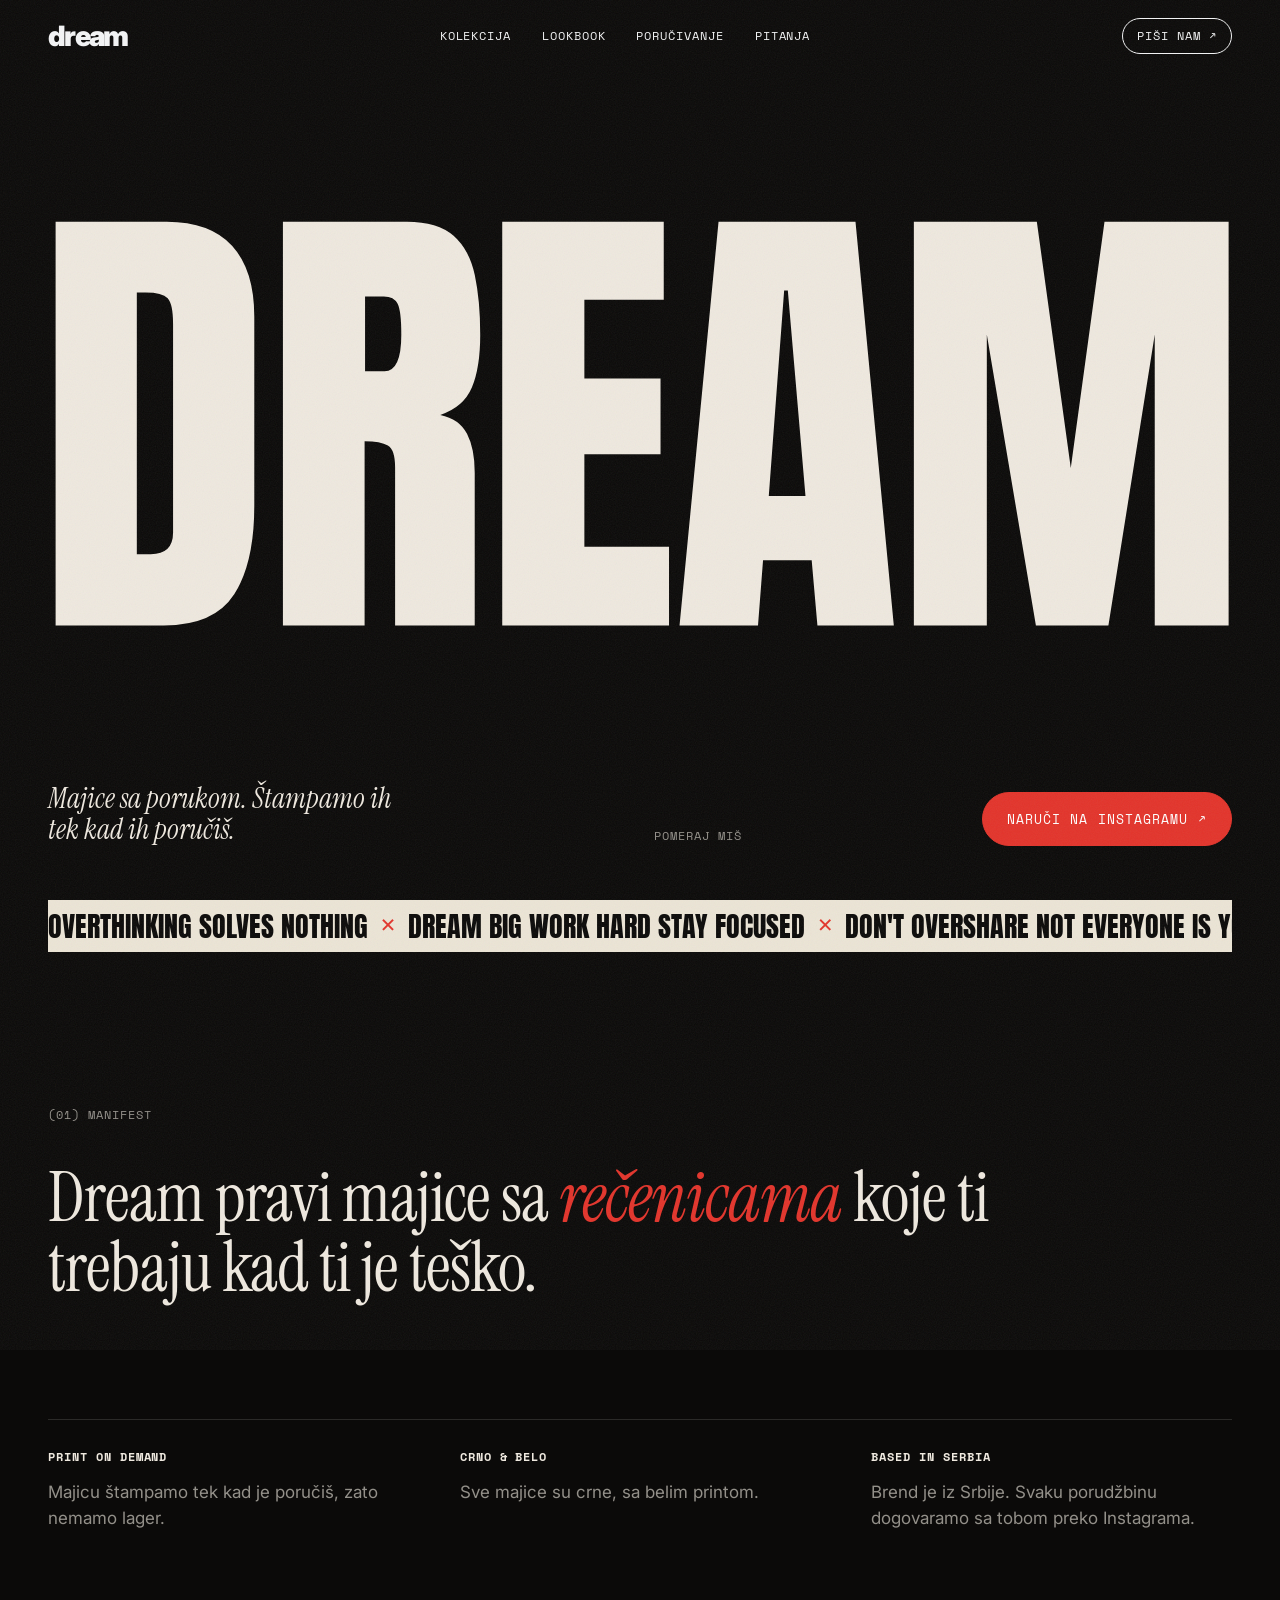
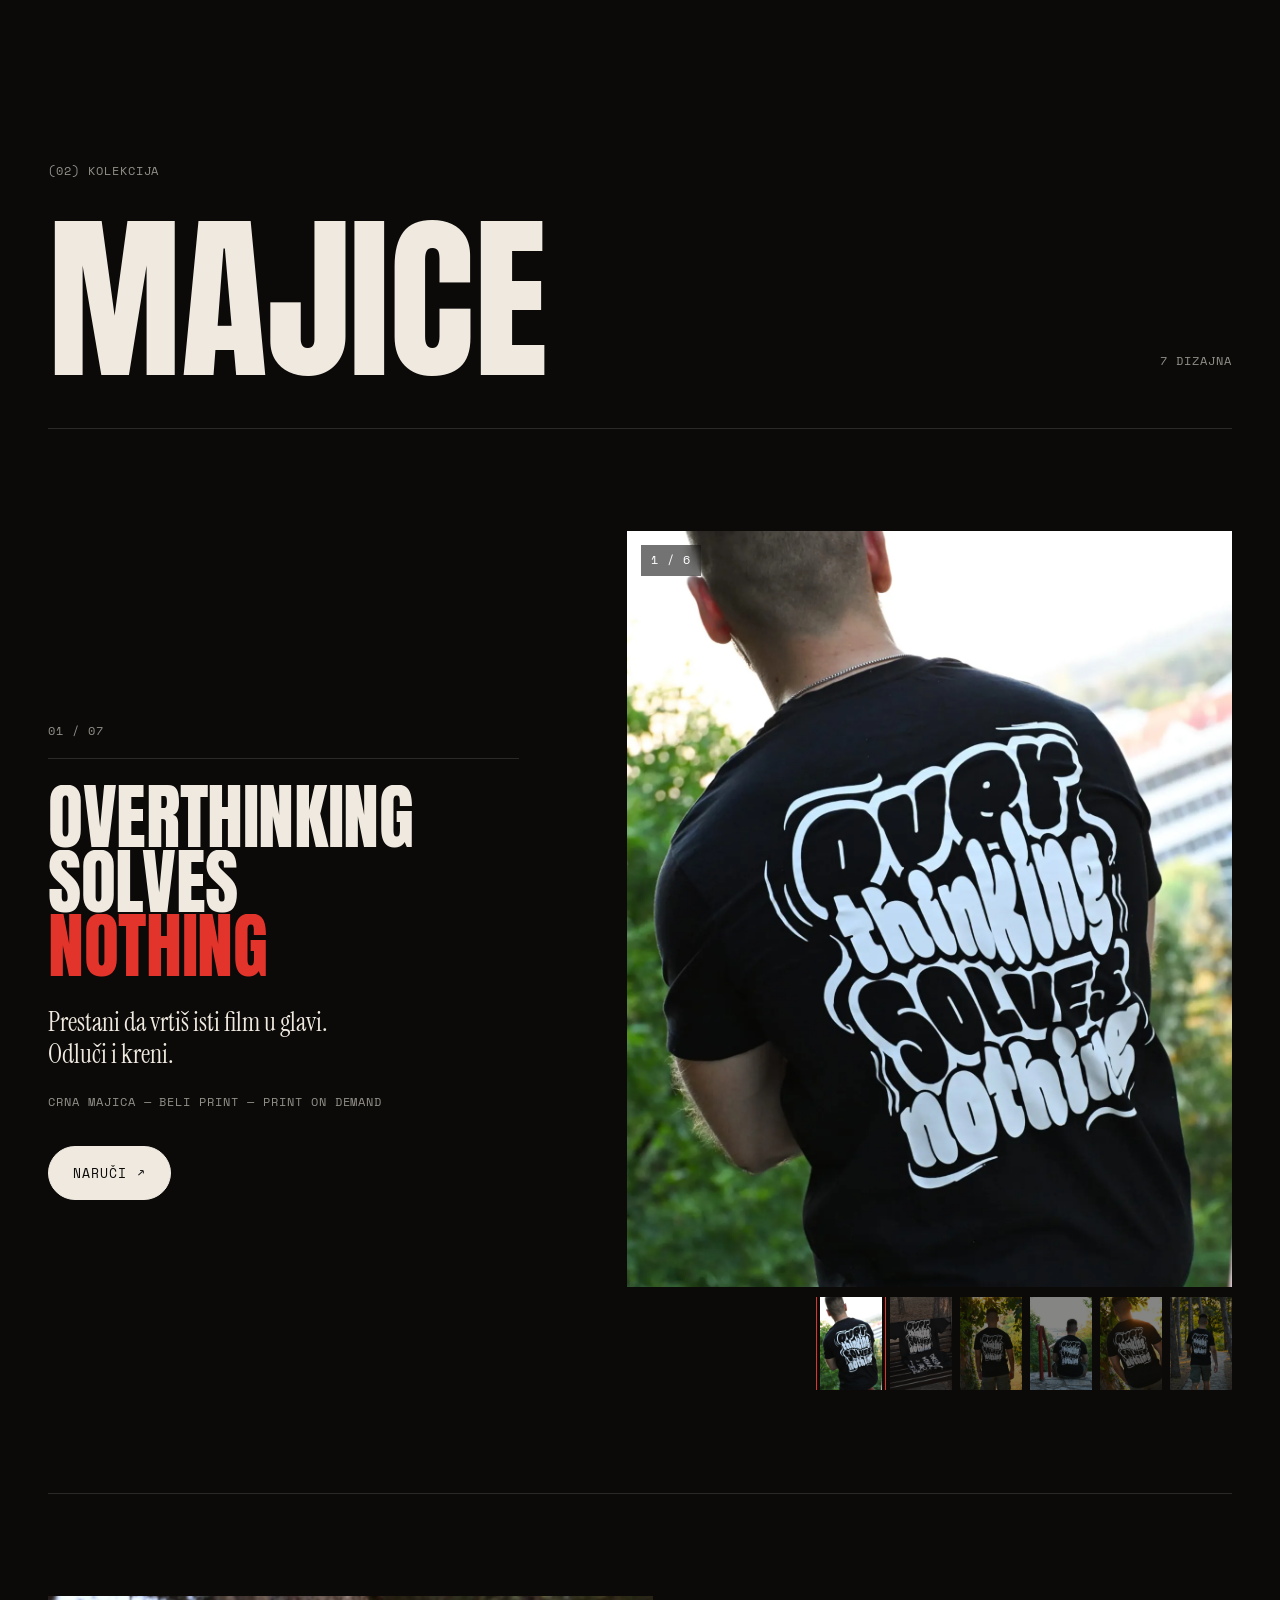
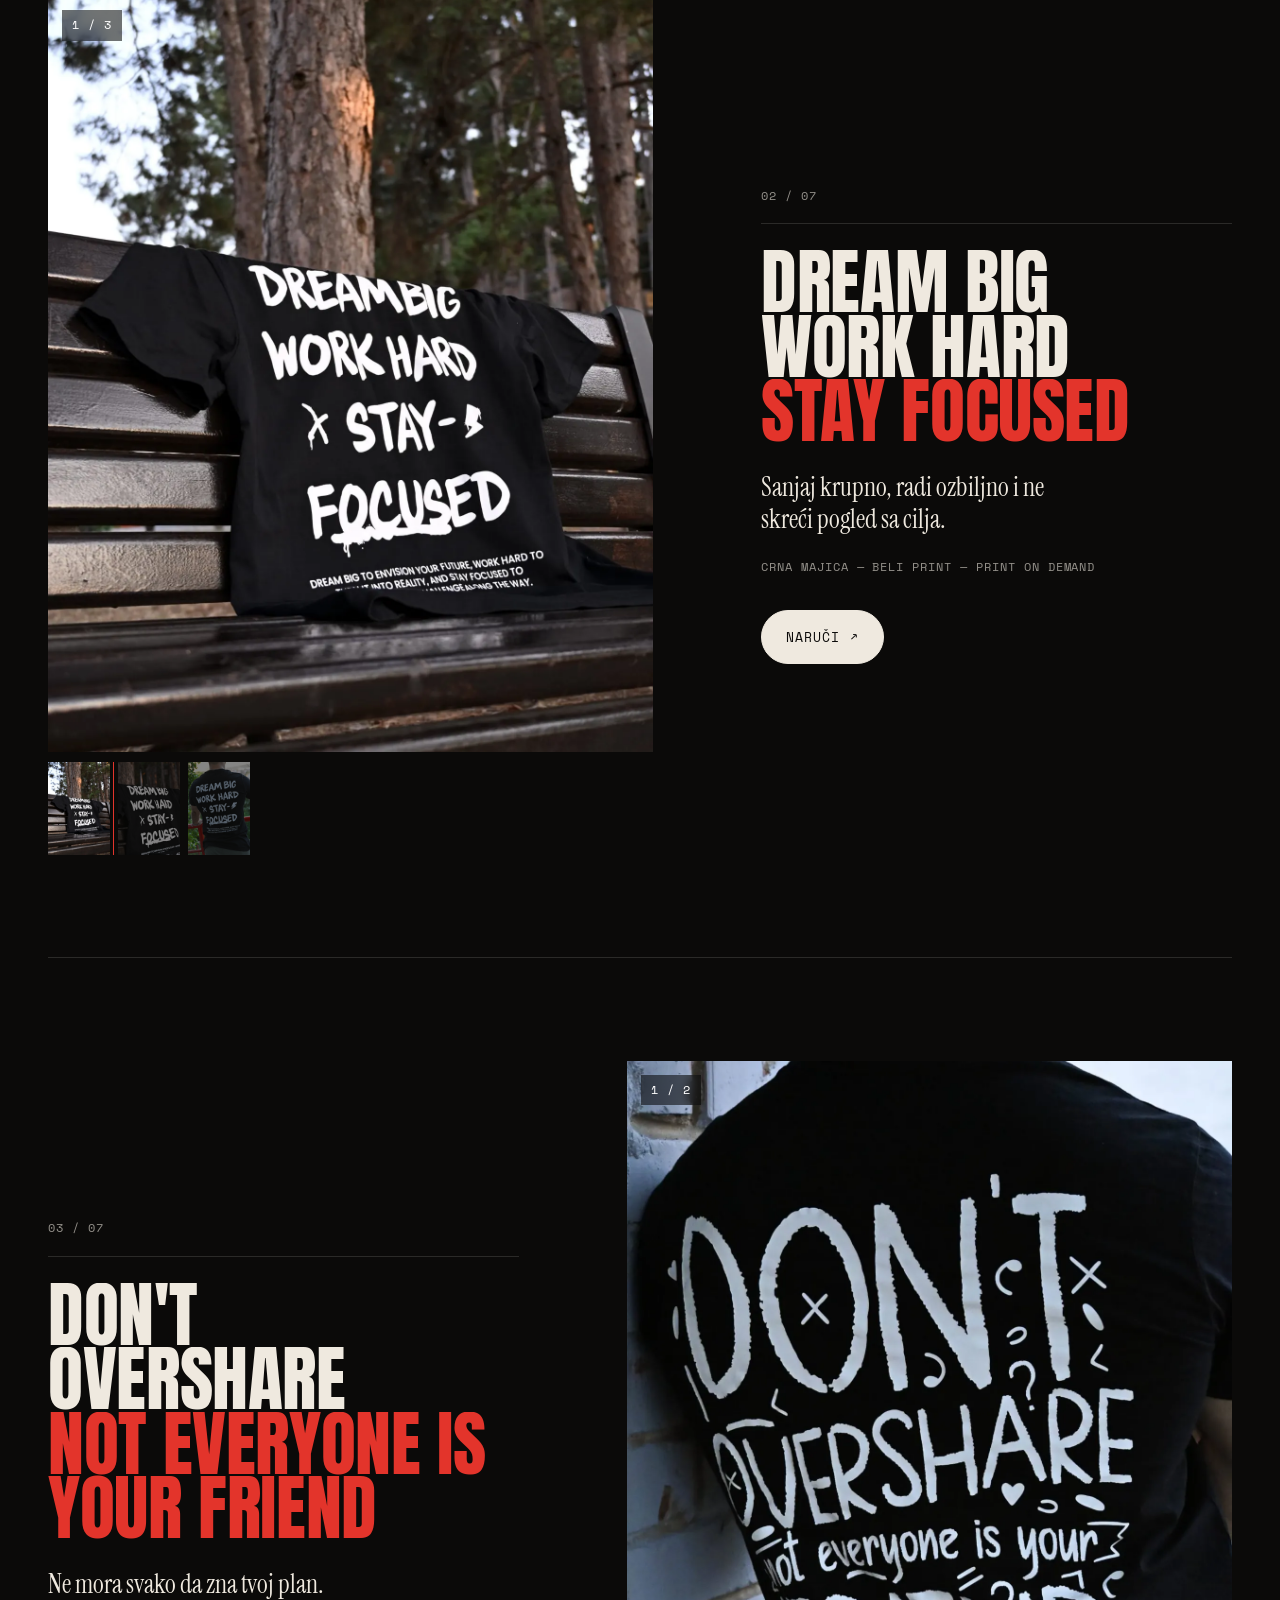
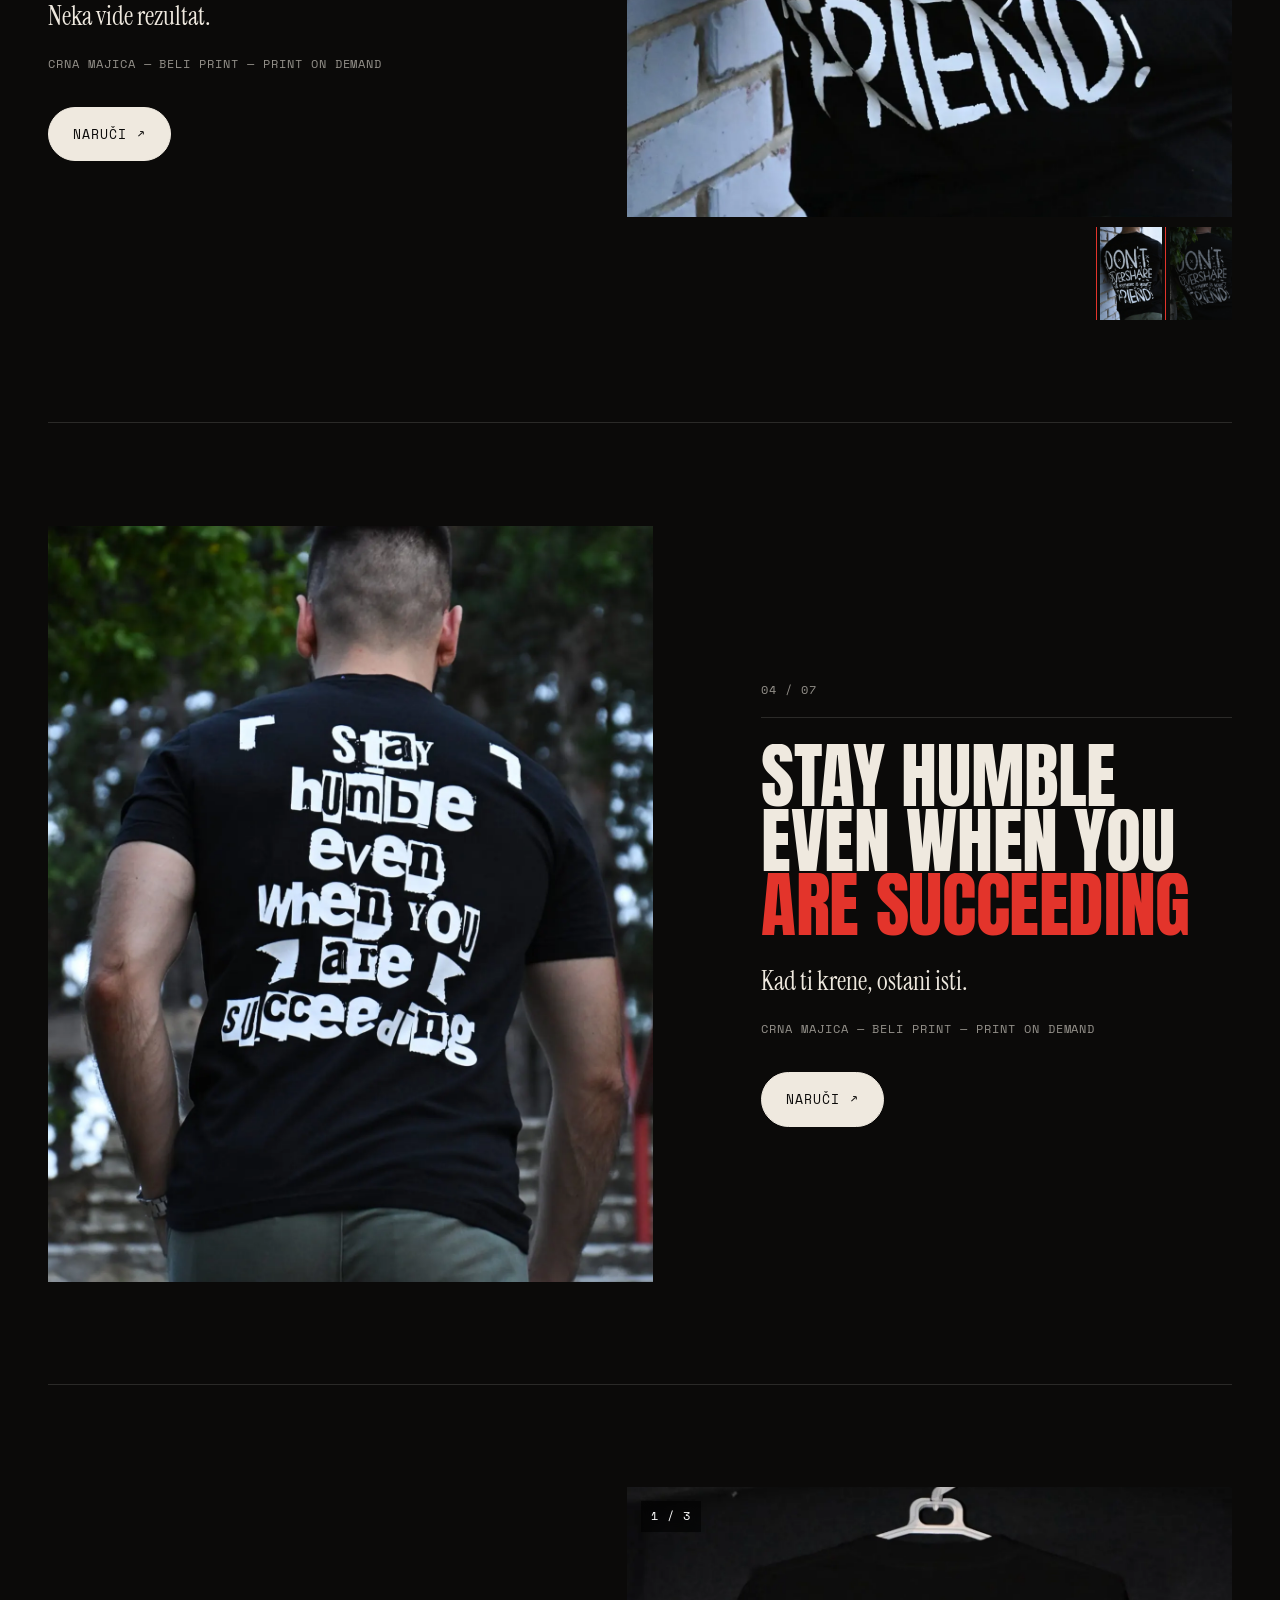
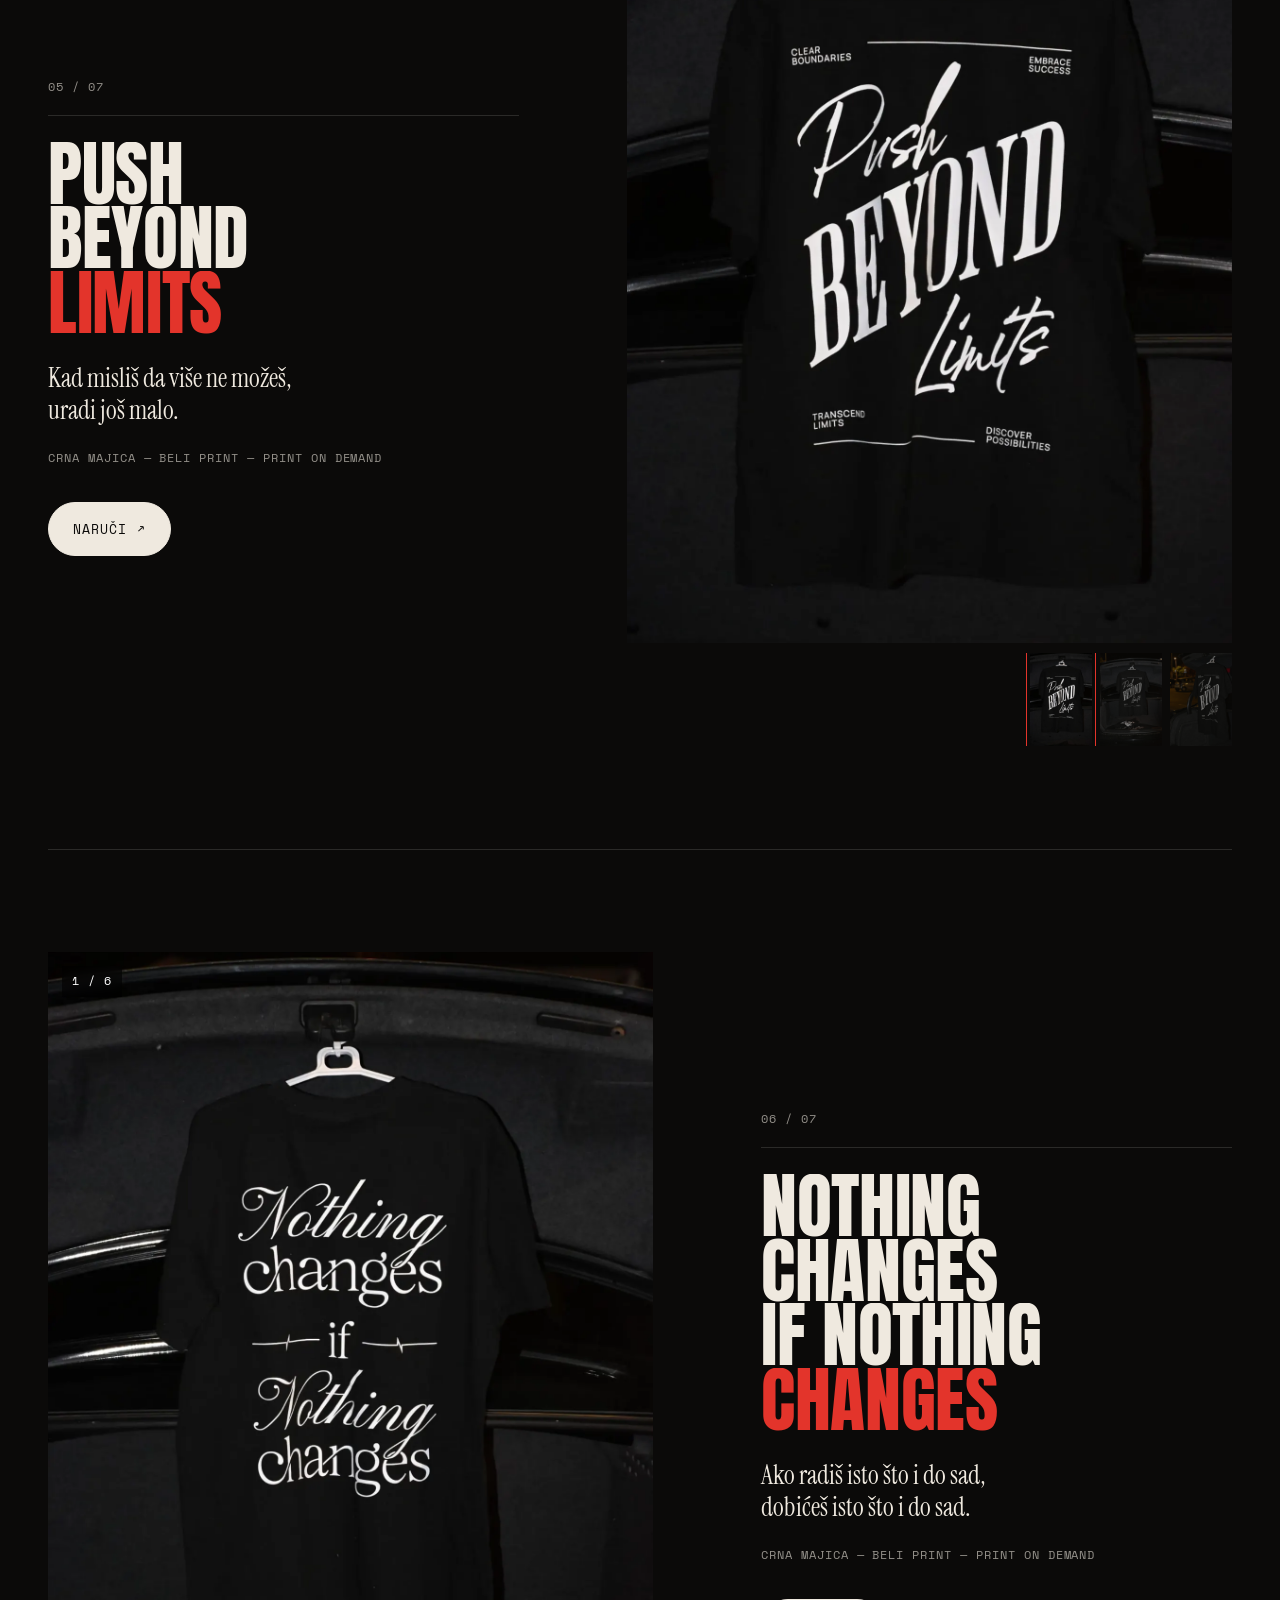
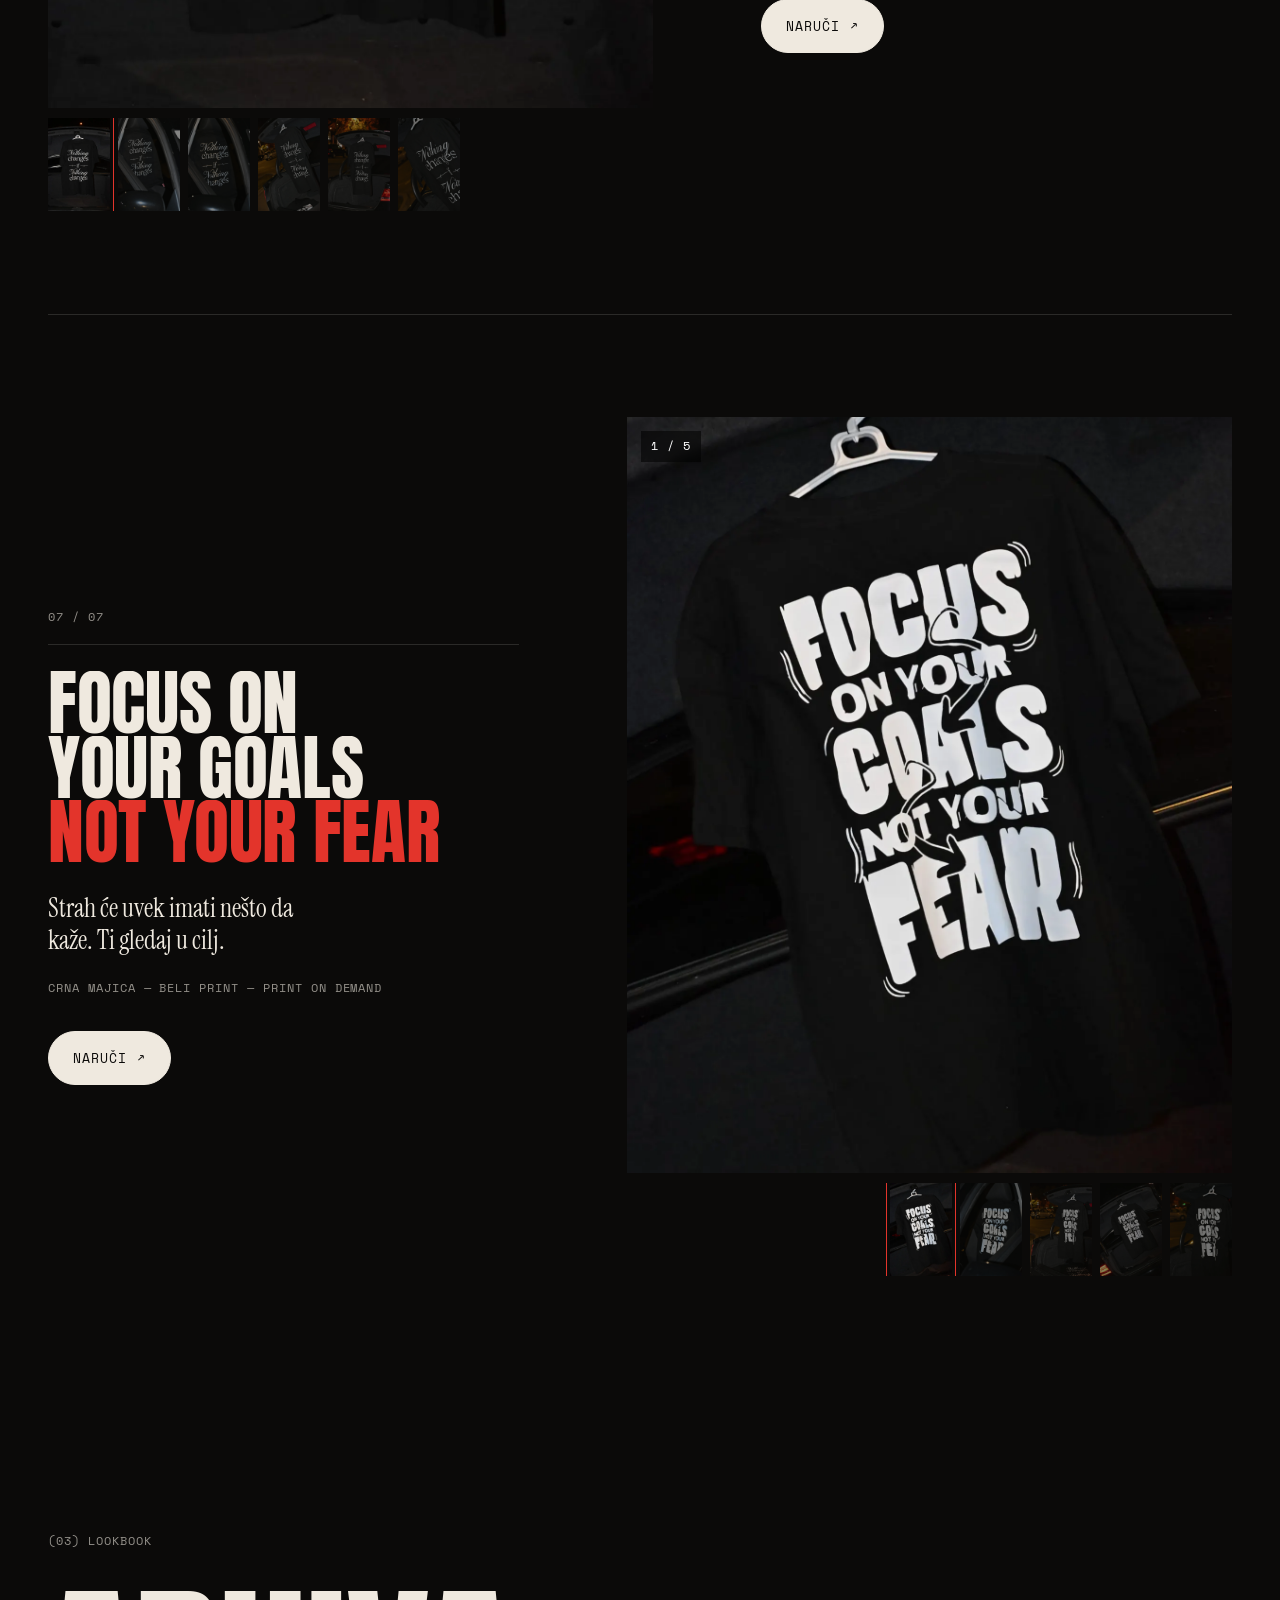
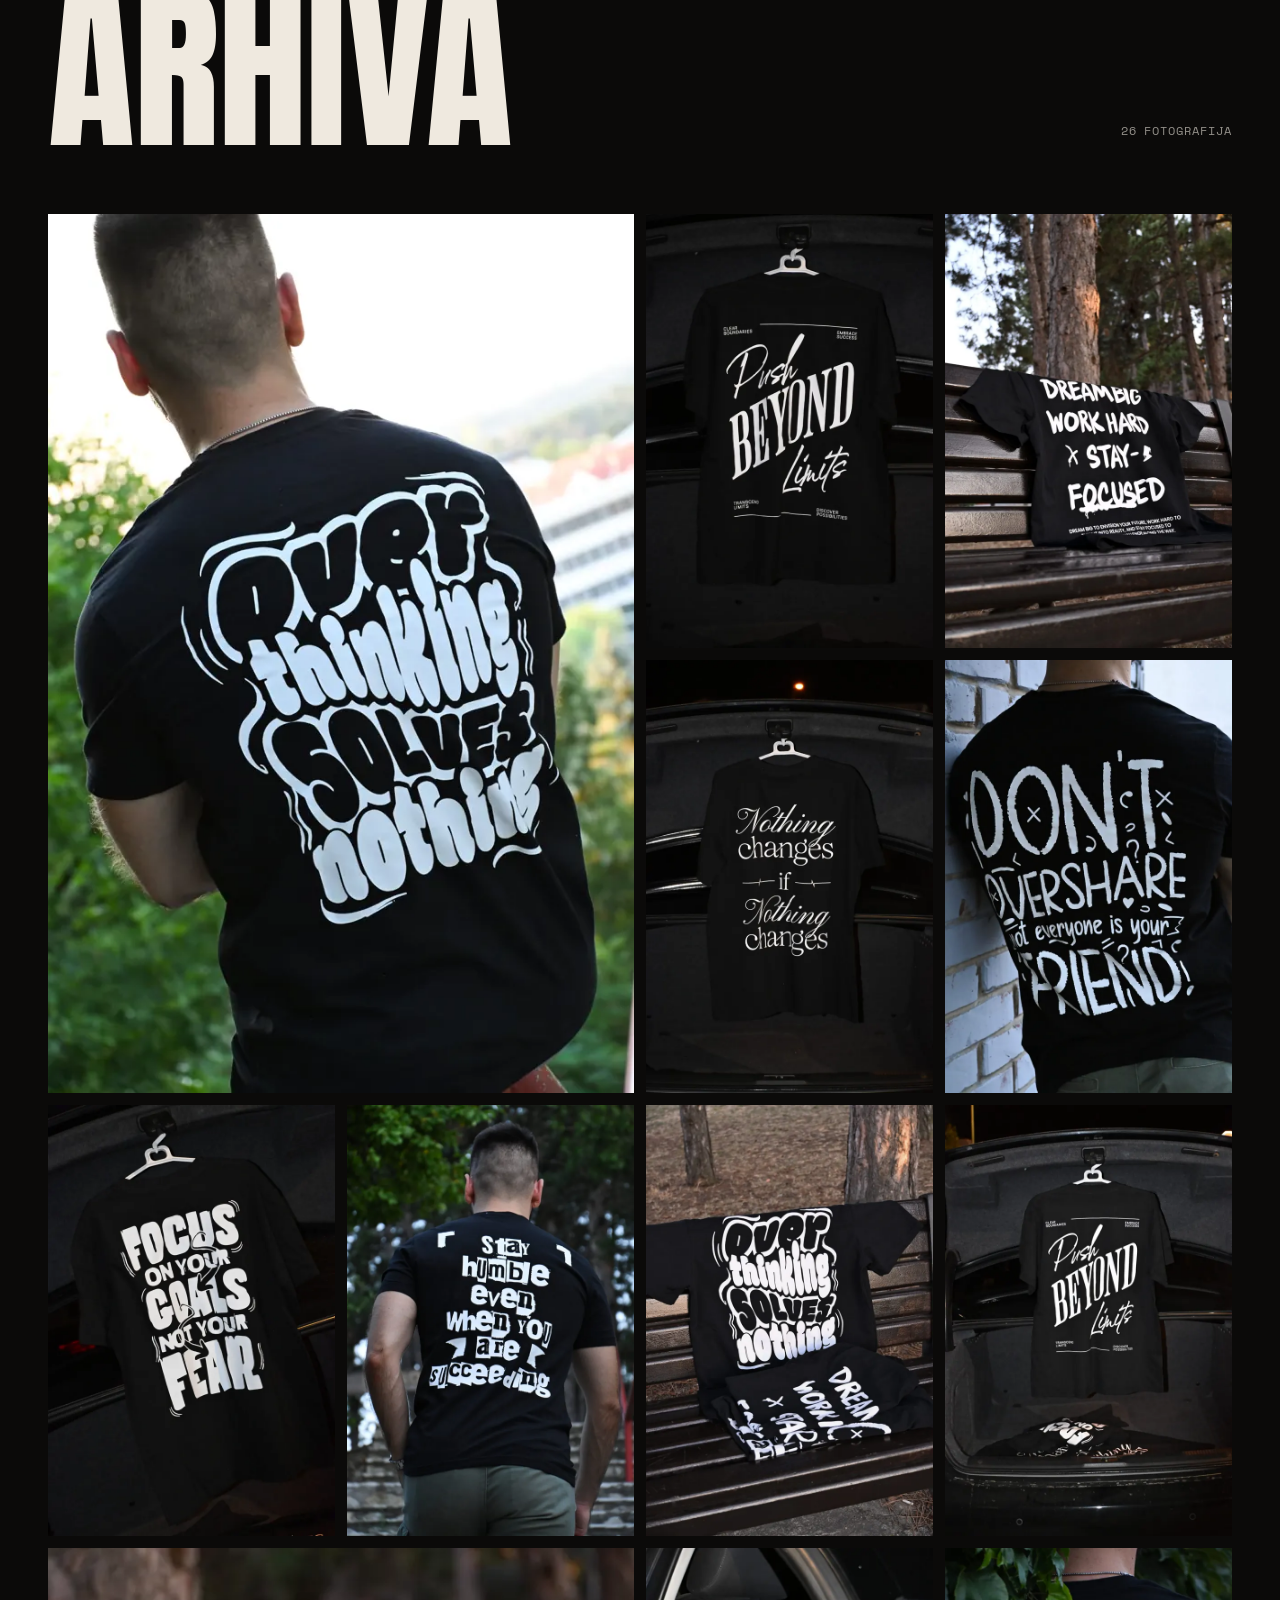
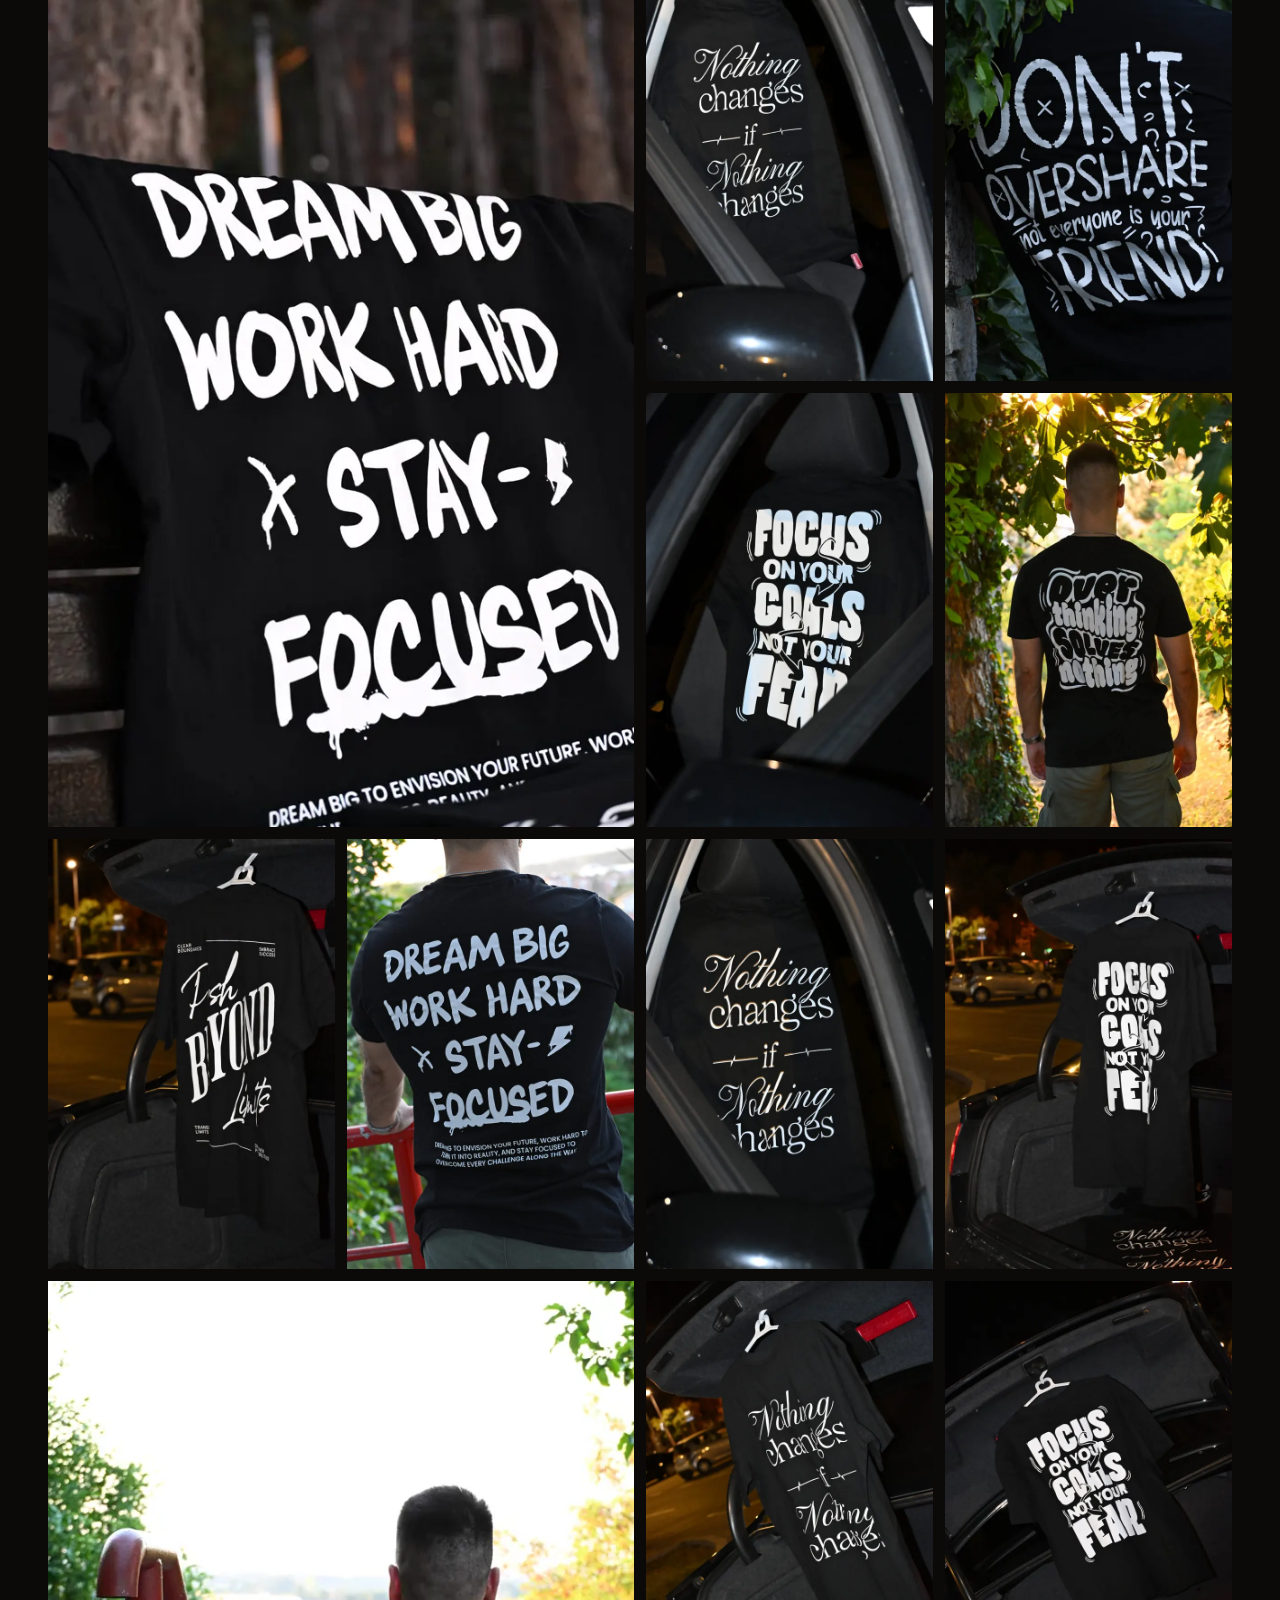
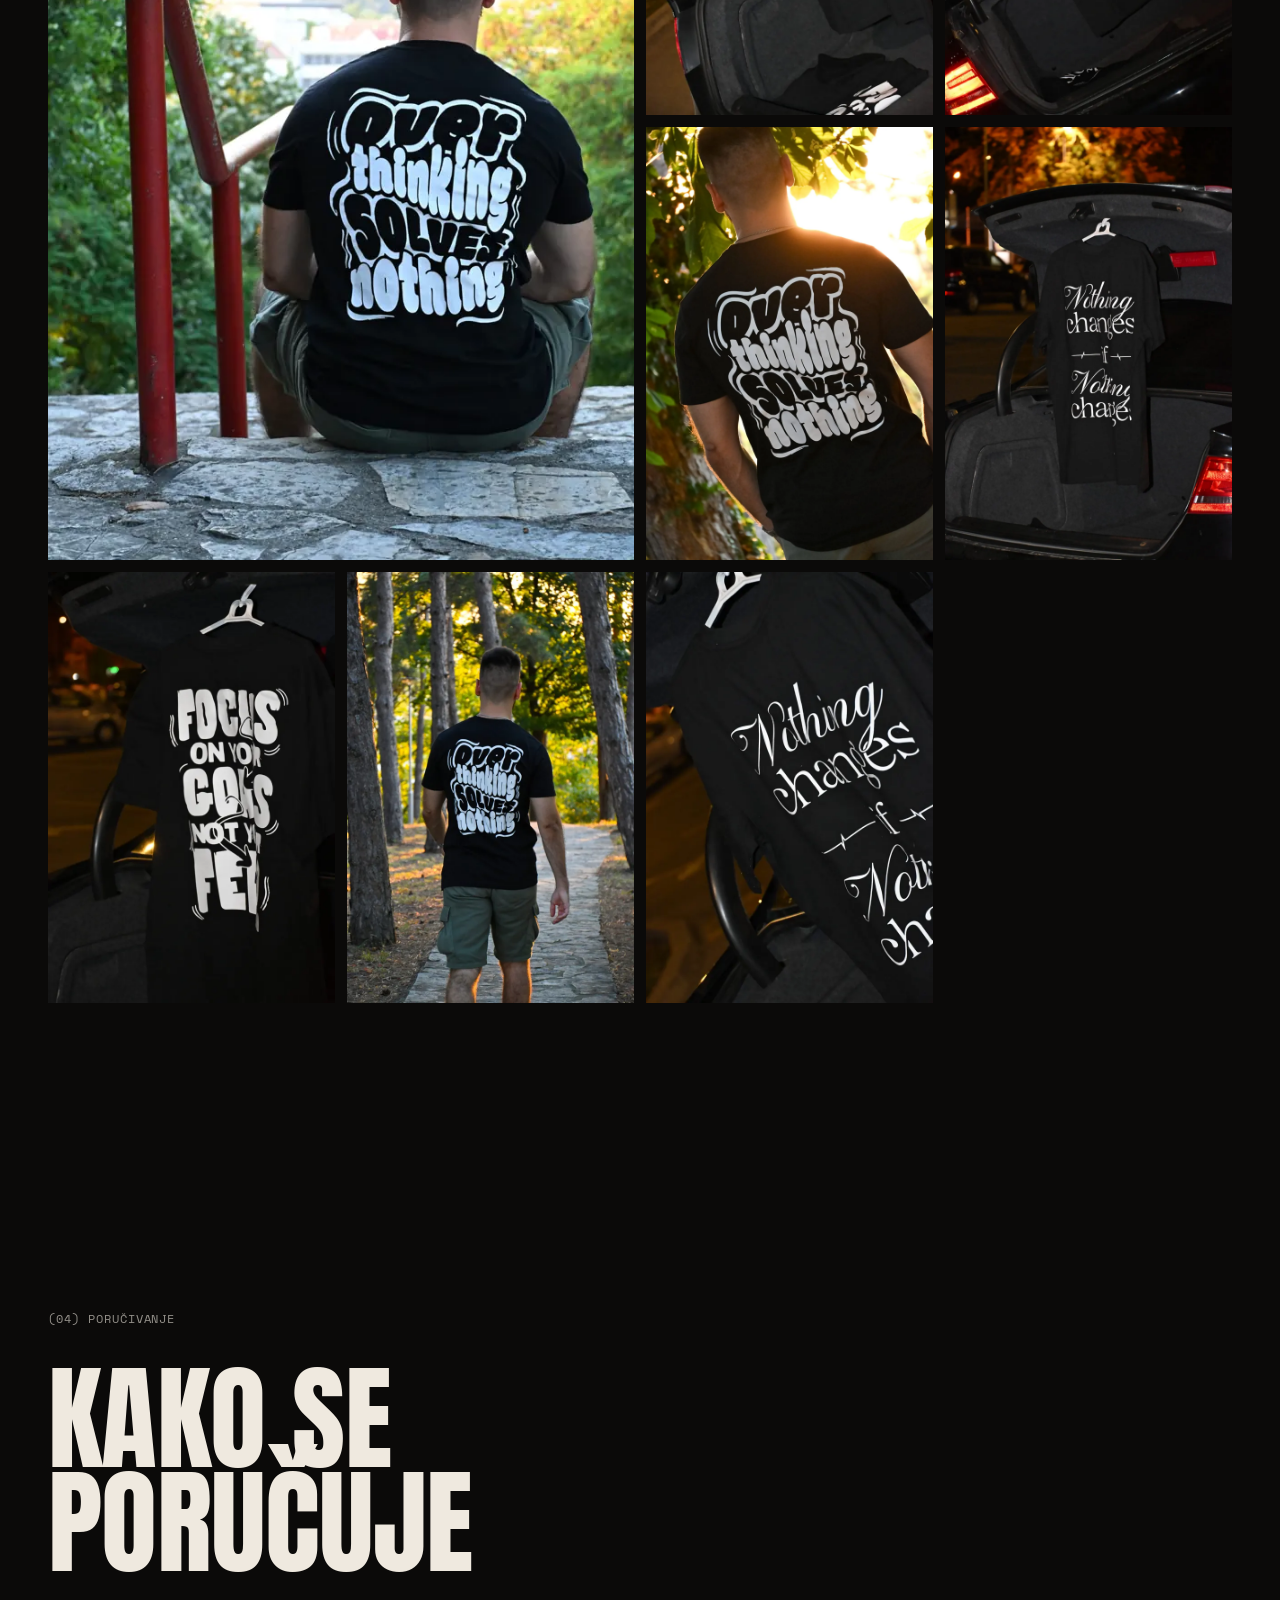
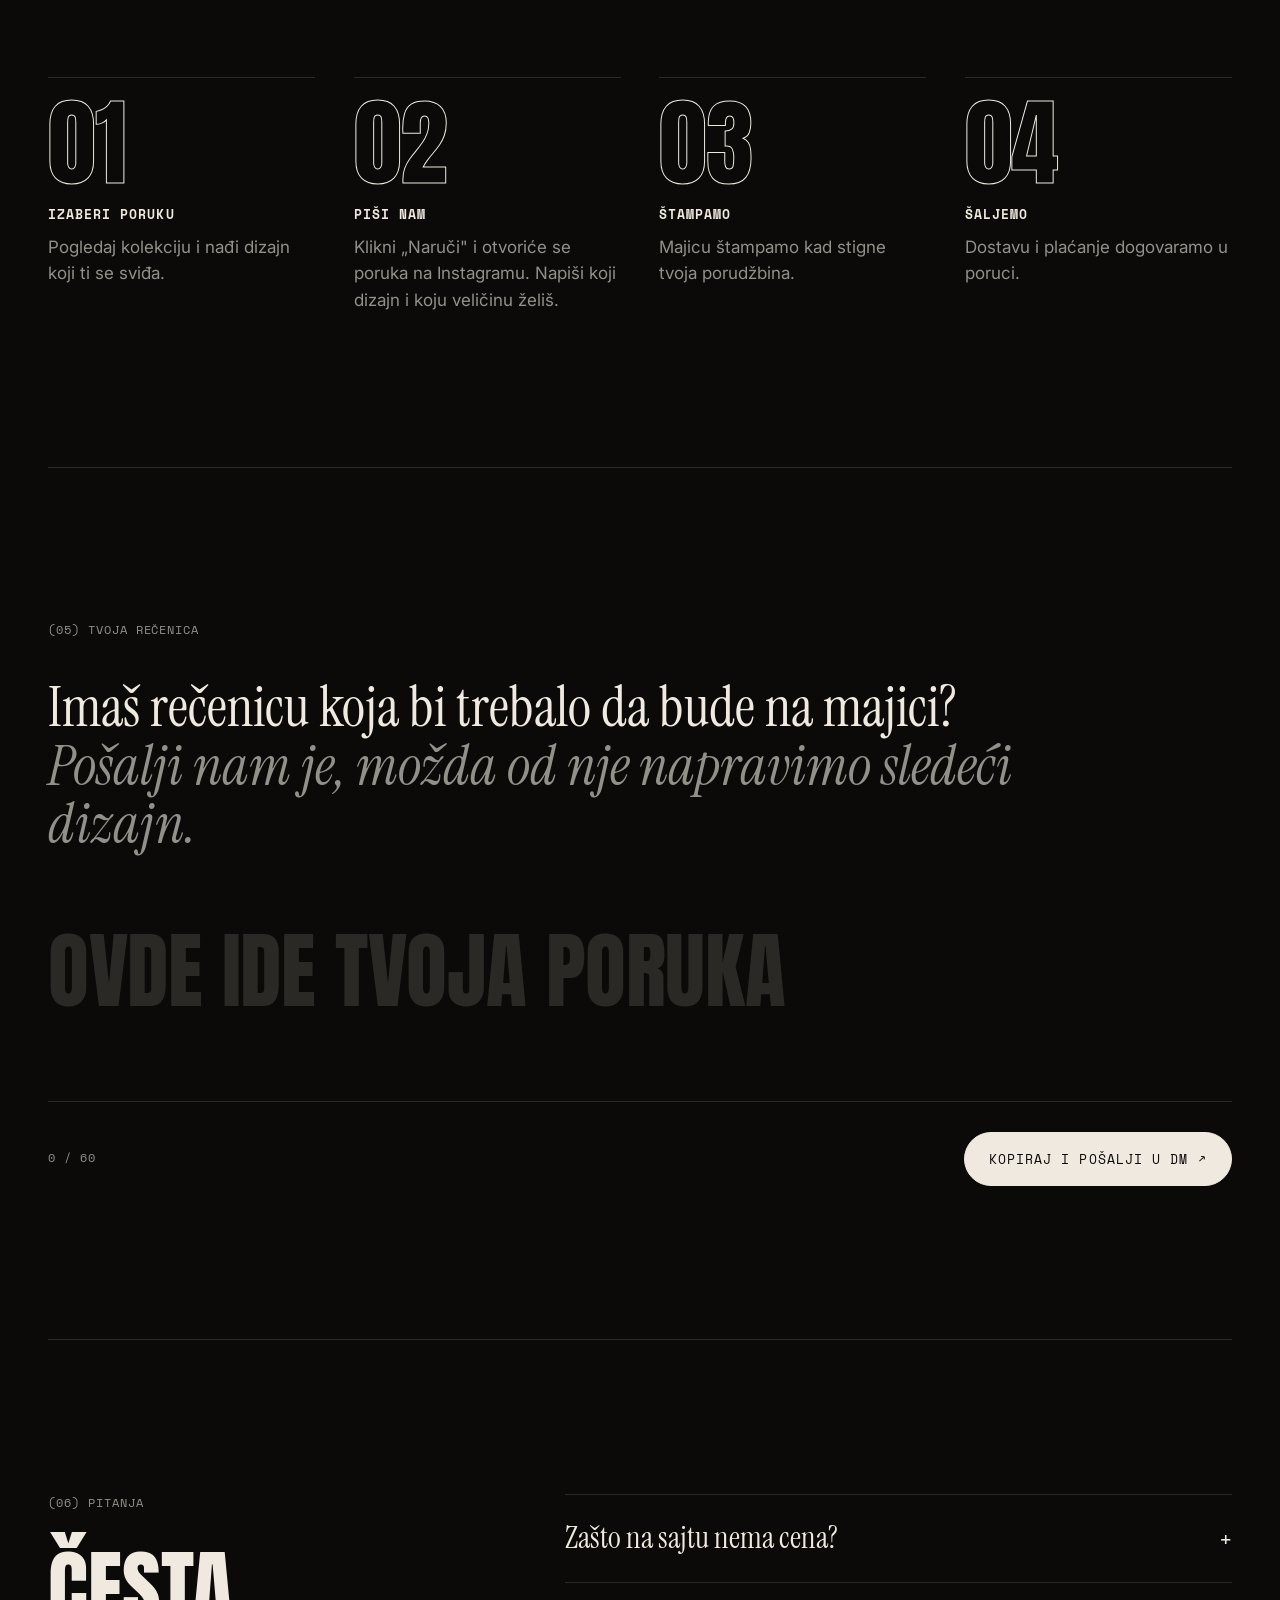
==== docs/index.html @ 18756c08 "Initial commit" ====
<!doctype html>
<html lang="sr-Latn">
<head>
  <meta charset="utf-8">
  <meta name="viewport" content="width=device-width, initial-scale=1">
  <title>Dream Clothing — Reči koje nosiš</title>
  <meta name="description" content="Dream Clothing — crne majice sa porukama. Print on demand iz Srbije. Find your personal style.">
  <meta property="og:title" content="Dream Clothing — Reči koje nosiš">
  <meta property="og:description" content="Crne majice sa porukama. Print on demand iz Srbije.">
  <meta property="og:image" content="img/og.jpg">
  <meta name="theme-color" content="#0b0a09">
  <link rel="icon" href="data:image/svg+xml,%3Csvg xmlns='http://www.w3.org/2000/svg' viewBox='0 0 64 64'%3E%3Ccircle cx='32' cy='32' r='32' fill='%230b0a09'/%3E%3Ctext x='32' y='43' font-family='Arial Black,Arial' font-weight='900' font-size='30' fill='%23efe9df' text-anchor='middle'%3Ed%3C/text%3E%3C/svg%3E">
  <link rel="preconnect" href="https://fonts.googleapis.com">
  <link rel="preconnect" href="https://fonts.gstatic.com" crossorigin>
  <link href="https://fonts.googleapis.com/css2?family=Anton&family=Instrument+Serif:ital@0;1&family=Inter:wght@400;500;900&family=Space+Mono:wght@400;700&display=swap" rel="stylesheet">
  <link rel="stylesheet" href="css/style.css">
  <!-- Privremeno, za poređenje hero varijanti: ?hero=split (Dream big slika) ili ?hero=full (preko celog ekrana).
       Bez parametra se prikazuje trag slika. -->
  <script>
    (function () {
      var m = location.search.match(/[?&]hero=(split|full)/);
      document.documentElement.dataset.hero = m ? m[1] : 'trail';
    })();
  </script>
</head>
<body data-theme="night">
  <div class="grain" aria-hidden="true"></div>

  <header class="header">
    <div class="wrap header__inner">
      <a href="#top" class="logo" aria-label="Dream — na vrh">dream</a>
      <nav class="nav" aria-label="Glavna navigacija">
        <a href="#kolekcija">Kolekcija</a>
        <a href="#lookbook">Lookbook</a>
        <a href="#porucivanje">Poručivanje</a>
        <a href="#faq">Pitanja</a>
      </nav>
      <a class="header__cta js-ig" href="#" target="_blank" rel="noopener">Piši nam <span aria-hidden="true">↗</span></a>
    </div>
  </header>

  <main id="top">
    <!-- TRAG SLIKA: veliko DREAM, a iza njega fotografije prate miš -->
    <section class="trail-wrap" data-variant="trail" data-theme="night" aria-label="Uvod">
      <div class="trail js-trail">
        <div class="trail__imgs js-trail-imgs" aria-hidden="true"></div>
        <h1 class="trail__word display" aria-label="Dream"><span>D</span><span>R</span><span>E</span><span>A</span><span>M</span></h1>
        <div class="trail__bottom">
          <p class="trail__line serif"><em>Majice sa porukom. Štampamo ih tek kad ih poručiš.</em></p>
          <p class="trail__hint mono">Pomeraj miš</p>
          <a class="btn btn--accent js-ig-dm" href="#" target="_blank" rel="noopener">Naruči na Instagramu <span aria-hidden="true">↗</span></a>
        </div>
      </div>
      <div class="wrap">
        <div class="tape" aria-hidden="true">
          <div class="tape__track js-tape"></div>
        </div>
      </div>
    </section>

    <!-- Privremeno, za poređenje (?hero=split): naslov levo, majica sa istom porukom desno -->
    <section class="intro-wrap" data-variant="split" data-theme="day" aria-label="Uvod">
      <div class="wrap intro">
        <div class="intro__text">
          <p class="mono intro__kicker">Dream Clothing — Print on demand — Srbija</p>
          <h1 class="intro__title display">
            <span class="line"><span>Dream big.</span></span>
            <span class="line"><span>Work hard.</span></span>
            <span class="line"><span>Stay focused.</span></span>
          </h1>
          <p class="intro__sub serif"><em>Reči koje nosiš.</em></p>
          <div class="intro__actions">
            <a href="#kolekcija" class="btn">Pogledaj majice <span aria-hidden="true">↓</span></a>
          </div>
        </div>
        <figure class="intro__photo">
          <img src="img/dream-big-3-1280.webp" srcset="img/dream-big-3-640.webp 640w, img/dream-big-3-1280.webp 1280w" sizes="(max-width: 760px) 100vw, 50vw" alt="Momak leđima okrenut, u crnoj majici sa natpisom Dream big, work hard, stay focused, naslonjen na crvenu ogradu" fetchpriority="high">
        </figure>
      </div>
      <div class="wrap">
        <div class="tape" aria-hidden="true">
          <div class="tape__track js-tape"></div>
        </div>
      </div>
    </section>

    <!-- Privremeno, za poređenje (?hero=full): hero preko celog ekrana -->
    <section class="hero-wrap" data-variant="full" data-theme="night" aria-label="Uvod">
      <div class="hero">
        <figure class="hero__photo hero__photo--1">
          <img src="img/nothing-changes-5-1280.webp" alt="Majica Nothing changes if nothing changes na vešalici u otvorenom gepeku, noću pod uličnim svetlima" fetchpriority="high">
        </figure>
        <figure class="hero__photo hero__photo--2">
          <img src="img/overthinking-5-1280.webp" alt="Momak u crnoj majici Overthinking solves nothing, leđima okrenut suncu koje sija kroz lišće">
        </figure>

        <div class="hero__content">
          <p class="mono hero__kicker">Dream Clothing — Print on demand — Srbija</p>
          <h1 class="hero__title display">
            <span class="line"><span>Dream big.</span></span>
            <span class="line"><span>Work hard.</span></span>
            <span class="line"><span>Stay focused.</span></span>
          </h1>
          <p class="hero__sub serif"><em>Reči koje nosiš.</em></p>
        </div>
        <a href="#manifest" class="hero__scroll mono" aria-label="Skroluj dole">Skroluj <span aria-hidden="true">↓</span></a>
      </div>

      <div class="tape" aria-hidden="true">
        <div class="tape__track js-tape"></div>
      </div>
    </section>

    <!-- MANIFEST -->
    <section id="manifest" class="section manifest" data-theme="day">
      <div class="wrap">
        <p class="mono label reveal">(01) Manifest</p>
        <p class="manifest__lead serif reveal">
          Dream pravi majice sa <em>rečenicama</em> koje ti trebaju kad ti je teško.
        </p>
        <div class="manifest__cols">
          <div class="reveal">
            <h3 class="mono">Print on demand</h3>
            <p>Majicu štampamo tek kad je poručiš, zato nemamo lager.</p>
          </div>
          <div class="reveal">
            <h3 class="mono">Crno &amp; belo</h3>
            <p>Sve majice su crne, sa belim printom.</p>
          </div>
          <div class="reveal">
            <h3 class="mono">Based in Serbia</h3>
            <p>Brend je iz Srbije. Svaku porudžbinu dogovaramo sa tobom preko Instagrama.</p>
          </div>
        </div>
      </div>
    </section>

    <!-- KOLEKCIJA -->
    <section id="kolekcija" class="collection" aria-label="Kolekcija">
      <div class="chapter wrap" data-theme="day">
        <p class="mono label reveal">(02) Kolekcija</p>
        <div class="chapter__row">
          <h2 class="chapter__title display reveal">Majice</h2>
          <p class="chapter__desc mono reveal"><span class="js-design-count"></span> dizajna</p>
        </div>
      </div>
      <!-- Dizajni slikani po danu idu na svetloj pozadini, noćni na tamnoj -->
      <div class="wrap js-designs" data-mood="day" data-theme="day"></div>
      <div class="wrap js-designs" data-mood="night" data-theme="night"></div>
    </section>

    <!-- LOOKBOOK -->
    <section id="lookbook" class="section lookbook" data-theme="night">
      <div class="wrap">
        <p class="mono label reveal">(03) Lookbook</p>
        <div class="chapter__row lookbook__head">
          <h2 class="display lookbook__title reveal">Arhiva</h2>
          <p class="chapter__desc mono reveal"><span class="js-count-all"></span> fotografija</p>
        </div>
        <div class="masonry js-lookbook"></div>
      </div>
    </section>

    <!-- PORUČIVANJE -->
    <section id="porucivanje" class="section order" data-theme="night">
      <div class="wrap">
        <p class="mono label reveal">(04) Poručivanje</p>
        <h2 class="display order__title reveal">Kako se<br>poručuje</h2>
        <ol class="steps">
          <li class="reveal"><span class="steps__n display">01</span><h3>Izaberi poruku</h3><p>Pogledaj kolekciju i nađi dizajn koji ti se sviđa.</p></li>
          <li class="reveal"><span class="steps__n display">02</span><h3>Piši nam</h3><p>Klikni „Naruči" i otvoriće se poruka na Instagramu. Napiši koji dizajn i koju veličinu želiš.</p></li>
          <li class="reveal"><span class="steps__n display">03</span><h3>Štampamo</h3><p>Majicu štampamo kad stigne tvoja porudžbina.</p></li>
          <li class="reveal"><span class="steps__n display">04</span><h3>Šaljemo</h3><p>Dostavu i plaćanje dogovaramo u poruci.</p></li>
        </ol>
      </div>
    </section>

    <!-- TVOJA REČENICA -->
    <section class="section section--ruled yourline" data-theme="night">
      <div class="wrap">
        <p class="mono label reveal">(05) Tvoja rečenica</p>
        <h2 class="serif yourline__title reveal">Imaš rečenicu koja bi trebalo da bude na majici? <em>Pošalji nam je, možda od nje napravimo sledeći dizajn.</em></h2>
        <form class="yourline__form js-line-form reveal" novalidate>
          <label for="line" class="sr-only">Tvoja poruka</label>
          <textarea id="line" class="display" rows="2" maxlength="60" placeholder="Ovde ide tvoja poruka"></textarea>
          <div class="yourline__row">
            <span class="mono js-line-count">0 / 60</span>
            <button type="submit" class="btn">Kopiraj i pošalji u DM <span aria-hidden="true">↗</span></button>
          </div>
        </form>
      </div>
    </section>

    <!-- FAQ -->
    <section id="faq" class="section section--ruled faq" data-theme="night">
      <div class="wrap">
        <div class="faq__grid">
          <div>
            <p class="mono label reveal">(06) Pitanja</p>
            <h2 class="display faq__title reveal">Česta<br>pitanja</h2>
          </div>
          <div class="faq__list">
            <details class="reveal"><summary>Zašto na sajtu nema cena?</summary><p>Svaku majicu štampamo po porudžbini, pa cenu, veličinu i rok dogovaramo sa tobom u poruci na Instagramu.</p></details>
            <details class="reveal"><summary>Šta znači print on demand?</summary><p>Majica se štampa tek kad je poručiš. Zato nemamo lager.</p></details>
            <details class="reveal"><summary>Da li imate radnju?</summary><p>Nemamo. Dream je online brend iz Srbije i sve ide preko Instagrama.</p></details>
            <details class="reveal"><summary>Mogu li da predložim svoju poruku?</summary><p>Može. Upiši je u polje „Tvoja rečenica" ili nam piši na Instagramu.</p></details>
          </div>
        </div>
      </div>
    </section>
  </main>

  <footer class="footer section--ruled" data-theme="night">
    <div class="wrap footer__wrap">
      <div class="footer__top">
        <p class="serif footer__claim"><em>Find your personal style.</em></p>
        <a class="btn btn--light js-ig" href="#" target="_blank" rel="noopener">@dream_clothingshop <span aria-hidden="true">↗</span></a>
      </div>
      <p class="footer__word" aria-hidden="true">dream</p>
      <div class="footer__bottom mono">
        <span>© <span class="js-year"></span> Dream Clothing</span>
        <span>Print on demand</span>
        <span>Based in Serbia</span>
      </div>
    </div>
  </footer>

  <dialog class="lightbox js-lightbox" aria-label="Pregled fotografije">
    <button type="button" class="lightbox__close mono js-lb-close">Zatvori ✕</button>
    <button type="button" class="lightbox__nav lightbox__nav--prev js-lb-prev" aria-label="Prethodna">←</button>
    <figure>
      <img class="js-lb-img" src="" alt="">
      <figcaption class="mono js-lb-cap"></figcaption>
    </figure>
    <button type="button" class="lightbox__nav lightbox__nav--next js-lb-next" aria-label="Sledeća">→</button>
  </dialog>

  <div class="toast mono js-toast" role="status" aria-live="polite"></div>

  <script src="js/data.js"></script>
  <script src="js/main.js"></script>
</body>
</html>
---- docs/css/style.css ----
/* =========================================================
   DREAM CLOTHING
   Svetla tema prati dnevne fotografije, tamna noćne.
   Sve stoji u jednom kontejneru (--container), poravnato levo i desno.
   ========================================================= */

:root {
  --bone: #ece5d6;
  --bone-2: #e2d9c6;
  --ink: #0b0a09;
  --ink-2: #161412;
  --sun: #d98a2b;
  --red: #e3342b;
  --cream: #efe9df;

  --f-display: 'Anton', 'Impact', 'Arial Narrow', sans-serif;
  --f-serif: 'Instrument Serif', 'Times New Roman', serif;
  --f-mono: 'Space Mono', ui-monospace, monospace;
  --f-sans: 'Inter', system-ui, -apple-system, 'Segoe UI', sans-serif;

  --container: 1360px;
  --gutter: clamp(16px, 4vw, 48px);
  --header-h: 72px;
  --ease: cubic-bezier(.2, .7, .1, 1);
}

body[data-theme="day"] {
  --bg: var(--bone);
  --fg: #14120f;
  --muted: rgba(20, 18, 15, .62);
  --line: rgba(20, 18, 15, .16);
  --accent: var(--sun);
  --surface: var(--bone-2);
}
body[data-theme="night"] {
  --bg: var(--ink);
  --fg: var(--cream);
  --muted: rgba(239, 233, 223, .6);
  --line: rgba(239, 233, 223, .14);
  --accent: var(--red);
  --surface: var(--ink-2);
}

*, *::before, *::after { box-sizing: border-box; }
html { scroll-behavior: smooth; -webkit-text-size-adjust: 100%; overflow-x: clip; scroll-padding-top: var(--header-h); }
body {
  margin: 0;
  background-color: var(--bg);
  color: var(--fg);
  font-family: var(--f-sans);
  font-size: 17px;
  line-height: 1.55;
  transition: background-color .9s var(--ease), color .9s var(--ease);
  -webkit-font-smoothing: antialiased;
}
img { display: block; max-width: 100%; }
a { color: inherit; }
button { font: inherit; color: inherit; cursor: pointer; }
h1, h2, h3, p, figure, ol { margin: 0; }
::selection { background: var(--accent); color: var(--ink); }

/* Jedan kontejner za ceo sajt: ista širina i iste ivice za svaku sekciju */
.wrap { width: 100%; max-width: calc(var(--container) + 2 * var(--gutter)); margin-inline: auto; padding-inline: var(--gutter); }
.section { padding-block: clamp(96px, 12vw, 180px); }
/* Linija između sekcija ide samo preko širine sadržaja */
.section--ruled { padding-top: 0; }
.section--ruled > .wrap::before { content: ''; display: block; height: 1px; background: var(--line); margin-bottom: clamp(96px, 12vw, 180px); }

.display { font-family: var(--f-display); font-weight: 400; text-transform: uppercase; line-height: .9; letter-spacing: -.005em; }
.serif { font-family: var(--f-serif); font-weight: 400; }
.serif em, em.serif { font-style: italic; }
.mono { font-family: var(--f-mono); font-size: 12px; letter-spacing: .08em; text-transform: uppercase; }
.label { color: var(--muted); margin-bottom: clamp(24px, 3vw, 40px); }
.sr-only { position: absolute; width: 1px; height: 1px; overflow: hidden; clip: rect(0 0 0 0); white-space: nowrap; }

/* Grain preko celog sajta, kao na noćnim fotografijama */
.grain {
  position: fixed; inset: -50%; z-index: 100; pointer-events: none; opacity: .07;
  background-image: url("data:image/svg+xml,%3Csvg xmlns='http://www.w3.org/2000/svg' width='200' height='200'%3E%3Cfilter id='n'%3E%3CfeTurbulence type='fractalNoise' baseFrequency='.85' numOctaves='3' stitchTiles='stitch'/%3E%3C/filter%3E%3Crect width='100%25' height='100%25' filter='url(%23n)'/%3E%3C/svg%3E");
  animation: grain 1.2s steps(6) infinite;
}
@keyframes grain {
  0% { transform: translate(0, 0); } 20% { transform: translate(-3%, 2%); } 40% { transform: translate(2%, -3%); }
  60% { transform: translate(-2%, -1%); } 80% { transform: translate(3%, 3%); } 100% { transform: translate(0, 0); }
}

/* ---------- HEADER ---------- */
.header { position: fixed; inset: 0 0 auto; z-index: 50; color: #fff; mix-blend-mode: difference; }
.header__inner { height: var(--header-h); display: flex; align-items: center; justify-content: space-between; gap: 24px; }
.logo { font-family: var(--f-sans); font-weight: 900; font-size: 28px; letter-spacing: -.06em; text-decoration: none; line-height: 1; }
.nav { display: flex; gap: clamp(16px, 2.4vw, 36px); }
.nav a, .header__cta { font-family: var(--f-mono); font-size: 12px; letter-spacing: .08em; text-transform: uppercase; text-decoration: none; }
.nav a { position: relative; }
.nav a::after { content: ''; position: absolute; left: 0; right: 0; bottom: -4px; height: 1px; background: currentColor; transform: scaleX(0); transform-origin: right; transition: transform .4s var(--ease); }
.nav a:hover::after { transform: scaleX(1); transform-origin: left; }
.header__cta { border: 1px solid currentColor; border-radius: 99px; padding: 8px 14px; transition: background .3s, color .3s; }
.header__cta:hover { background: #fff; color: #000; }

/* ---------- HERO ----------
   Slika ide preko celog ekrana, a tekst u njoj stoji na ivicama kontejnera (--edge). */
.hero {
  --edge: max(var(--gutter), calc((100% - var(--container)) / 2));
  position: relative; container-type: inline-size;
  height: 100svh; min-height: 560px;
  display: grid; grid-template-columns: 1fr 1fr;
  background: #000; color: var(--cream); overflow: hidden;
}
.hero__photo { position: relative; overflow: hidden; }
.hero__photo img { width: 100%; height: 100%; object-fit: cover; transform: scale(1.1); animation: heroIn 2.6s var(--ease) forwards; }
.hero__photo--1 img { object-position: 50% 55%; }
.hero__photo--2 img { object-position: 40% 40%; animation-delay: .15s; }
@keyframes heroIn { to { transform: scale(1); } }

/* Zatamnjenje odozdo i sleva, tamo gde stoji naslov.
   Gornji deo ostaje svetliji pa se printovi na majicama i dalje vide. */
.hero::after {
  content: ''; position: absolute; inset: 0; z-index: 2; pointer-events: none;
  background:
    linear-gradient(0deg, rgba(0,0,0,.82) 0%, rgba(0,0,0,.55) 28%, rgba(0,0,0,.12) 60%, rgba(0,0,0,.2) 100%),
    linear-gradient(90deg, rgba(0,0,0,.45) 0%, rgba(0,0,0,0) 65%);
}

.hero__content { position: absolute; z-index: 3; left: 0; right: 0; bottom: 0; padding: 0 var(--edge) clamp(36px, 7vh, 72px); }
.hero__kicker { color: rgba(239,233,223,.8); margin-bottom: clamp(14px, 1.6cqw, 22px); opacity: 0; animation: fadeUp 1s .9s var(--ease) forwards; }
.hero__title { font-size: clamp(52px, 9.2cqw, 132px); }
.hero__title .line { display: block; overflow: hidden; padding-bottom: .02em; }
.hero__title .line > span { display: inline-block; transform: translateY(105%); animation: lineUp 1.1s var(--ease) forwards; }
.hero__title .line:nth-child(2) > span { animation-delay: .12s; }
.hero__title .line:nth-child(3) > span { animation-delay: .24s; }
.hero__sub { font-size: clamp(24px, 2.6cqw, 36px); margin-top: clamp(12px, 1.4cqw, 20px); color: var(--cream); opacity: 0; animation: fadeUp 1s 1.1s var(--ease) forwards; }
.hero__scroll { position: absolute; z-index: 3; right: var(--edge); bottom: clamp(36px, 7vh, 72px); display: flex; align-items: center; gap: 8px; text-decoration: none; color: rgba(239,233,223,.85); }
.hero__scroll span { display: inline-block; animation: bob 1.8s ease-in-out infinite; }
/* Privremeno, za poređenje: prikazuje se samo hero varijanta izabrana u <html data-hero> */
[data-variant] { display: none; }
html[data-hero="trail"] [data-variant="trail"],
html[data-hero="split"] [data-variant="split"],
html[data-hero="full"] [data-variant="full"] { display: block; }

/* ---------- TRAG SLIKA (hero) ---------- */
.trail {
  --edge: max(var(--gutter), calc((100cqw - var(--container)) / 2));
  position: relative; container-type: inline-size; isolation: isolate;
  height: 100svh; min-height: 600px; overflow: hidden;
  background: var(--ink); color: var(--cream); cursor: crosshair;
}
/* Slike su u svom sloju iznad natpisa i potpuno neprovidne, da se majice vide čisto */
.trail__imgs { position: absolute; inset: 0; z-index: 2; pointer-events: none; }
.trail__img {
  position: absolute; left: -999px; top: -999px;
  width: clamp(170px, 19vw, 300px); aspect-ratio: 2 / 3; object-fit: cover;
  opacity: 0; will-change: transform, opacity; box-shadow: 0 30px 60px rgba(0,0,0,.5);
}
.trail__img.go { animation: trailPop 1.8s cubic-bezier(.2, .7, .2, 1) both; }
.trail__img.still { opacity: 1; transform: rotate(var(--r, 0deg)); }
/* Slika nikad nije providna: iskoči, stoji, pa je ivica „preseče" odozdo nagore */
@keyframes trailPop {
  0% { opacity: 0; transform: scale(.7) rotate(var(--r, 0deg)); clip-path: inset(0 0 0 0); }
  4% { opacity: 1; }
  10% { transform: scale(1) rotate(var(--r, 0deg)); }
  80% { clip-path: inset(0 0 0 0); }
  100% { opacity: 1; transform: scale(1) rotate(var(--r, 0deg)); clip-path: inset(0 0 100% 0); }
}

/* DREAM je tačno širok kao kontejner sajta */
.trail__word {
  position: absolute; left: 50%; top: 50%; z-index: 1; margin: 0;
  transform: translate(-50%, -56%);
  font-size: calc((100cqw - 2 * var(--edge)) / 2.52); /* 2.52 = širina reči DREAM u Anton fontu, u em */
  line-height: .8; letter-spacing: -.01em; white-space: nowrap;
  color: var(--cream); pointer-events: none;
}
.trail__word span { display: inline-block; animation: trailUp 1.2s var(--ease) both; }
.trail__word span:nth-child(2) { animation-delay: .07s; }
.trail__word span:nth-child(3) { animation-delay: .14s; }
.trail__word span:nth-child(4) { animation-delay: .21s; }
.trail__word span:nth-child(5) { animation-delay: .28s; }
@keyframes trailUp { from { transform: translateY(40%); opacity: 0; } to { transform: none; opacity: 1; } }

.trail__bottom {
  position: absolute; z-index: 3; left: var(--edge); right: var(--edge); bottom: clamp(28px, 6vh, 56px);
  display: flex; justify-content: space-between; align-items: flex-end; gap: 24px;
}
.trail__line { font-size: clamp(24px, 2.2vw, 30px); line-height: 1.1; max-width: 13em; }
.trail__hint { color: rgba(239, 233, 223, .6); }
.btn.btn--accent { background: var(--red); border-color: var(--red); color: #fff; }
.btn.btn--accent:hover { background: var(--cream); border-color: var(--cream); color: var(--ink); }

/* ---------- INTRO (novi hero) ---------- */
.intro-wrap { padding-top: var(--header-h); }
.intro {
  display: grid; grid-template-columns: repeat(12, minmax(0, 1fr)); column-gap: clamp(16px, 3vw, 48px);
  min-height: calc(100svh - var(--header-h) - 64px);
  padding-top: clamp(12px, 2vw, 28px); padding-bottom: clamp(24px, 3vw, 40px);
}
.intro__text { grid-column: 1 / 7; align-self: end; container-type: inline-size; padding-bottom: clamp(4px, 1.5vw, 20px); }
.intro__kicker { color: var(--muted); margin-bottom: clamp(18px, 2vw, 28px); opacity: 0; animation: fadeUp 1s .7s var(--ease) forwards; }
.intro__title { font-size: clamp(44px, 18cqw, 128px); }
.intro__title .line { display: block; overflow: hidden; padding-bottom: .02em; }
.intro__title .line > span { display: inline-block; transform: translateY(105%); animation: lineUp 1.1s var(--ease) forwards; }
.intro__title .line:nth-child(2) > span { animation-delay: .12s; }
.intro__title .line:nth-child(3) > span { animation-delay: .24s; }
.intro__title .line:last-child { color: var(--accent); }
.intro__sub { font-size: clamp(26px, 2.6vw, 38px); margin-top: clamp(14px, 1.6vw, 22px); opacity: 0; animation: fadeUp 1s .9s var(--ease) forwards; }
.intro__actions { display: flex; flex-wrap: wrap; gap: 12px; margin-top: clamp(28px, 3vw, 44px); opacity: 0; animation: fadeUp 1s 1.05s var(--ease) forwards; }
.intro__photo { grid-column: 7 / 13; position: relative; overflow: hidden; background: var(--surface); min-height: 440px; }
.intro__photo img { position: absolute; inset: 0; width: 100%; height: 100%; object-fit: cover; object-position: 50% 30%; transform: scale(1.08); animation: heroIn 2.6s var(--ease) forwards; }
.intro-wrap .tape { background: var(--ink); color: var(--cream); }

@keyframes lineUp { to { transform: translateY(0); } }
@keyframes fadeUp { from { opacity: 0; transform: translateY(14px); } to { opacity: 1; transform: none; } }
@keyframes bob { 50% { transform: translateY(4px); } }

/* ---------- TRAKA SA PORUKAMA ---------- */
.tape { background: var(--bone); color: var(--ink); overflow: hidden; padding: 12px 0; }
.tape__track { display: flex; width: max-content; animation: marquee 60s linear infinite; }
.tape__item { font-family: var(--f-display); text-transform: uppercase; font-size: clamp(20px, 2.2vw, 30px); line-height: 1; white-space: nowrap; display: flex; align-items: center; }
.tape__x { color: var(--red); margin-inline: .6em; font-family: var(--f-sans); font-weight: 900; font-size: .7em; }
@keyframes marquee { to { transform: translateX(-50%); } }

/* ---------- MANIFEST ---------- */
.manifest__lead { font-size: clamp(36px, 5.4vw, 88px); line-height: 1.02; letter-spacing: -.015em; max-width: 15em; }
.manifest__lead em { color: var(--accent); }
.manifest__cols { display: grid; grid-template-columns: repeat(3, 1fr); gap: clamp(24px, 4vw, 64px); margin-top: clamp(64px, 9vw, 130px); padding-top: 28px; border-top: 1px solid var(--line); }
.manifest__cols h3 { margin-bottom: 12px; }
.manifest__cols p { color: var(--muted); max-width: 30ch; }

/* ---------- NASLOVI SEKCIJA ---------- */
.chapter { padding-top: clamp(40px, 6vw, 80px); padding-bottom: clamp(24px, 4vw, 48px); }
.chapter__row { display: flex; justify-content: space-between; align-items: flex-end; gap: 24px; flex-wrap: wrap; }
.chapter__title, .lookbook__title { font-size: clamp(76px, 14vw, 220px); }
.chapter__desc { color: var(--muted); padding-bottom: .8em; }

/* ---------- KOLEKCIJA ---------- */
.design {
  display: grid; grid-template-columns: repeat(12, minmax(0, 1fr)); column-gap: clamp(16px, 3vw, 48px);
  padding-block: clamp(56px, 8vw, 120px); border-top: 1px solid var(--line);
}
.design__text { grid-column: 1 / 6; align-self: center; }
.design__media { grid-column: 6 / 13; }
.design:nth-child(even) .design__text { grid-column: 8 / 13; grid-row: 1; }
.design:nth-child(even) .design__media { grid-column: 1 / 8; grid-row: 1; }

.design__num { color: var(--muted); padding-bottom: 18px; margin-bottom: 26px; border-bottom: 1px solid var(--line); }
.design__quote { font-size: clamp(46px, 5.6vw, 92px); }
.design__quote .line { display: block; overflow: hidden; }
.design__quote .line > span { display: inline-block; transform: translateY(105%); transition: transform 1s var(--ease); }
.design__quote .line:nth-child(2) > span { transition-delay: .08s; }
.design__quote .line:nth-child(3) > span { transition-delay: .16s; }
.design.in .design__quote .line > span { transform: none; }
.design__quote .line:last-child { color: var(--accent); }
.design__meaning { font-family: var(--f-serif); font-size: clamp(22px, 2vw, 28px); line-height: 1.25; margin-top: 28px; max-width: 24ch; }
.design__meta { color: var(--muted); margin-top: 22px; }
.design__actions { margin-top: 34px; }

.viewer { position: relative; height: min(84vh, 900px); aspect-ratio: 4 / 5; max-width: 100%; overflow: hidden; background: var(--surface); margin-left: auto; cursor: zoom-in; }
.design:nth-child(even) .viewer { margin-left: 0; margin-right: auto; }
.viewer img { position: absolute; inset: 0; width: 100%; height: 100%; object-fit: cover; transition: opacity .6s var(--ease), transform 1.4s var(--ease); }
.viewer img.is-leaving { opacity: 0; }
.viewer:hover img { transform: scale(1.025); }
.viewer__count { position: absolute; z-index: 2; top: 14px; left: 14px; background: rgba(0,0,0,.55); color: #fff; padding: 6px 10px; backdrop-filter: blur(6px); }
.thumbs { display: flex; gap: 8px; margin-top: 10px; justify-content: flex-end; overflow-x: auto; scrollbar-width: none; }
.design:nth-child(even) .thumbs { justify-content: flex-start; }
.thumbs::-webkit-scrollbar { display: none; }
.thumb { flex: 0 0 auto; width: 62px; aspect-ratio: 2 / 3; padding: 0; border: 0; background: var(--surface); opacity: .5; transition: opacity .3s, outline-color .3s; outline: 1px solid transparent; outline-offset: 3px; }
.thumb img { width: 100%; height: 100%; object-fit: cover; }
.thumb:hover { opacity: .85; }
.thumb.is-active { opacity: 1; outline-color: var(--accent); }

/* ---------- DUGMAD ---------- */
.btn {
  display: inline-flex; align-items: center; gap: 10px;
  padding: 16px 24px; border-radius: 99px; border: 1px solid var(--fg);
  background: var(--fg); color: var(--bg);
  font-family: var(--f-mono); font-size: 13px; letter-spacing: .08em; text-transform: uppercase; text-decoration: none;
  transition: background .3s, color .3s, transform .3s var(--ease);
}
.btn:hover { background: var(--accent); border-color: var(--accent); color: var(--ink); transform: translateY(-2px); }
.btn--light { background: transparent; color: var(--fg); }

/* ---------- LOOKBOOK ---------- */
.lookbook__head { margin-bottom: clamp(32px, 5vw, 64px); }
.masonry { display: grid; grid-template-columns: repeat(4, minmax(0, 1fr)); grid-auto-flow: dense; gap: 12px; }
.shot { position: relative; display: block; width: 100%; margin: 0; padding: 0; border: 0; background: var(--surface); overflow: hidden; cursor: zoom-in; }
.shot img { width: 100%; height: 100%; aspect-ratio: 2 / 3; object-fit: cover; transition: transform 1s var(--ease); }
.shot.is-big { grid-column: span 2; grid-row: span 2; }
.shot__cap { position: absolute; inset: auto 0 0 0; padding: 40px 14px 12px; text-align: left; color: #fff; background: linear-gradient(transparent, rgba(0,0,0,.75)); transform: translateY(100%); transition: transform .5s var(--ease); }
.shot:hover img, .shot:focus-visible img { transform: scale(1.04); }
.shot:hover .shot__cap, .shot:focus-visible .shot__cap { transform: none; }

/* ---------- PORUČIVANJE ---------- */
.order__title { font-size: clamp(64px, 9vw, 150px); }
.steps { list-style: none; padding: 0; display: grid; grid-template-columns: repeat(4, 1fr); gap: clamp(20px, 3vw, 40px); margin-top: clamp(56px, 8vw, 110px); }
.steps li { border-top: 1px solid var(--line); padding-top: 22px; }
.steps__n { display: block; font-size: clamp(72px, 7.5vw, 120px); color: transparent; -webkit-text-stroke: 1px var(--fg); margin-bottom: 18px; transition: color .4s, -webkit-text-stroke-color .4s; }
.steps li:hover .steps__n { color: var(--accent); -webkit-text-stroke-color: var(--accent); }
.steps h3 { font-family: var(--f-mono); font-size: 13px; text-transform: uppercase; letter-spacing: .08em; margin-bottom: 10px; }
.steps p { color: var(--muted); }

/* ---------- TVOJA REČENICA ---------- */
.yourline__title { font-size: clamp(34px, 4.4vw, 68px); line-height: 1.04; max-width: 18em; }
.yourline__title em { color: var(--muted); }
.yourline__form { margin-top: clamp(40px, 6vw, 80px); }
.yourline__form textarea {
  width: 100%; resize: none; border: 0; border-bottom: 1px solid var(--line); background: transparent; color: var(--fg);
  font-size: clamp(40px, 6.6vw, 112px); padding: 0 0 10px; outline: none; line-height: .95; transition: border-color .3s;
}
.yourline__form textarea::placeholder { color: var(--line); }
.yourline__form textarea:focus { border-bottom-color: var(--accent); }
.yourline__row { display: flex; justify-content: space-between; align-items: center; gap: 16px; flex-wrap: wrap; margin-top: 22px; color: var(--muted); }

/* ---------- FAQ ---------- */
.faq__grid { display: grid; grid-template-columns: 5fr 7fr; gap: 40px; }
.faq__title { font-size: clamp(56px, 6.6vw, 112px); }
.faq__list details { border-top: 1px solid var(--line); }
.faq__list details:last-child { border-bottom: 1px solid var(--line); }
.faq__list summary { list-style: none; cursor: pointer; display: flex; justify-content: space-between; align-items: center; gap: 20px; padding: 26px 0; font-family: var(--f-serif); font-size: clamp(24px, 2.4vw, 34px); line-height: 1.15; }
.faq__list summary::-webkit-details-marker { display: none; }
.faq__list summary::after { content: '+'; font-family: var(--f-mono); font-size: 22px; transition: transform .4s var(--ease), color .3s; }
.faq__list details[open] summary::after { transform: rotate(45deg); color: var(--accent); }
.faq__list details p { color: var(--muted); padding: 0 0 28px; max-width: 52ch; }

/* ---------- FOOTER ---------- */
.footer { padding-bottom: 28px; }
.footer.section--ruled > .wrap::before { margin-bottom: clamp(80px, 10vw, 140px); }
.footer__wrap { container-type: inline-size; }
.footer__top { display: flex; justify-content: space-between; align-items: center; gap: 20px; flex-wrap: wrap; }
.footer__claim { font-size: clamp(32px, 4vw, 60px); }
/* Logo popunjava tačno širinu kontejnera */
.footer__word { font-family: var(--f-sans); font-weight: 900; font-size: 35.1cqw; letter-spacing: -.075em; line-height: .78; margin: clamp(30px, 5vw, 60px) 0 clamp(20px, 3vw, 36px) -.02em; white-space: nowrap; }
.footer__bottom { display: flex; justify-content: space-between; gap: 16px; flex-wrap: wrap; color: var(--muted); }

/* ---------- LIGHTBOX ---------- */
.lightbox { width: 100vw; height: 100dvh; max-width: none; max-height: none; margin: 0; padding: 0; border: 0; background: rgba(8, 7, 6, .96); color: var(--cream); }
.lightbox[open] { display: grid; grid-template-columns: 80px 1fr 80px; align-items: center; animation: fadeIn .35s var(--ease); }
.lightbox::backdrop { background: transparent; }
.lightbox figure { display: flex; flex-direction: column; align-items: center; gap: 14px; height: 100%; justify-content: center; padding: 64px 0 24px; }
.lightbox img { max-height: calc(100dvh - 140px); max-width: 100%; object-fit: contain; }
.lightbox figcaption { color: rgba(239,233,223,.7); text-align: center; }
.lightbox__close { position: absolute; top: 20px; right: var(--gutter); background: none; border: 0; padding: 8px; }
.lightbox__nav { background: none; border: 0; font-size: 28px; height: 100%; opacity: .7; transition: opacity .2s; }
.lightbox__nav:hover { opacity: 1; }
@keyframes fadeIn { from { opacity: 0; } }

/* ---------- TOAST ---------- */
.toast { position: fixed; z-index: 120; left: 50%; bottom: 24px; transform: translate(-50%, calc(100% + 40px)); visibility: hidden; background: var(--cream); color: var(--ink); padding: 14px 20px; border-radius: 99px; transition: transform .5s var(--ease), visibility 0s .5s; max-width: calc(100vw - 32px); text-align: center; box-shadow: 0 10px 30px rgba(0,0,0,.3); }
.toast.is-on { transform: translate(-50%, 0); visibility: visible; transition: transform .5s var(--ease), visibility 0s; }

/* ---------- REVEAL ---------- */
.reveal { opacity: 0; transform: translateY(28px); transition: opacity 1s var(--ease), transform 1s var(--ease); }
.reveal.in { opacity: 1; transform: none; }

/* ---------- RESPONSIVE ---------- */
@media (max-width: 1024px) {
  .nav { display: none; }
  .steps { grid-template-columns: 1fr 1fr; }
  .design__quote { font-size: clamp(44px, 7vw, 80px); }
}

@media (max-width: 760px) {
  :root { --header-h: 64px; }
  body { font-size: 16px; }
  .logo { font-size: 24px; }

  /* Hero: jedna fotografija preko cele širine, druga se pojavljuje preko nje */
  .hero { grid-template-columns: 1fr; min-height: 480px; }

  .trail { min-height: 520px; cursor: auto; }
  .trail__img { width: clamp(130px, 40vw, 190px); }
  .trail__hint { display: none; }
  .trail__bottom { flex-direction: column; align-items: flex-start; gap: 18px; }

  .intro { grid-template-columns: minmax(0, 1fr); row-gap: 28px; min-height: 0; padding-top: 20px; }
  .intro__text, .intro__photo { grid-column: 1; }
  .intro__photo { min-height: 0; aspect-ratio: 4 / 5; }
  .hero__photo { position: absolute; inset: 0; }
  .hero__photo--1 { z-index: 1; animation: photoCycle 9s 2s ease-in-out infinite; opacity: 0; }
  @keyframes photoCycle { 0%, 38% { opacity: 0; } 50%, 88% { opacity: 1; } 100% { opacity: 0; } }
  .hero__title { font-size: clamp(46px, 14.5cqw, 96px); }
  .hero__scroll { display: none; }

  .manifest__cols { grid-template-columns: 1fr; gap: 28px; }

  .design { grid-template-columns: minmax(0, 1fr); row-gap: 28px; }
  .design__text, .design:nth-child(even) .design__text { grid-column: 1; grid-row: 1; }
  .design__media, .design:nth-child(even) .design__media { grid-column: 1; grid-row: 2; }
  .viewer, .design:nth-child(even) .viewer { height: auto; width: 100%; margin: 0; }
  .thumbs, .design:nth-child(even) .thumbs { justify-content: flex-start; }
  .thumb { width: 54px; }

  .masonry { grid-template-columns: 1fr 1fr; gap: 8px; }
  .shot__cap { display: none; }

  .steps { grid-template-columns: 1fr; }
  .faq__grid { grid-template-columns: 1fr; }

  .lightbox[open] { grid-template-columns: 1fr; }
  .lightbox__nav { position: absolute; bottom: 10px; height: auto; padding: 14px 22px; }
  .lightbox__nav--prev { left: 8px; }
  .lightbox__nav--next { right: 8px; }
  .lightbox figure { padding: 64px 12px 70px; }
  .lightbox img { max-height: calc(100dvh - 190px); }
}

@media (prefers-reduced-motion: reduce) {
  *, *::before, *::after { animation-duration: .01ms !important; animation-iteration-count: 1 !important; transition-duration: .01ms !important; scroll-behavior: auto !important; }
  .hero__photo--1 { opacity: 1; }
  .trail__img.still { opacity: 1; }
  .grain { animation: none; }
}
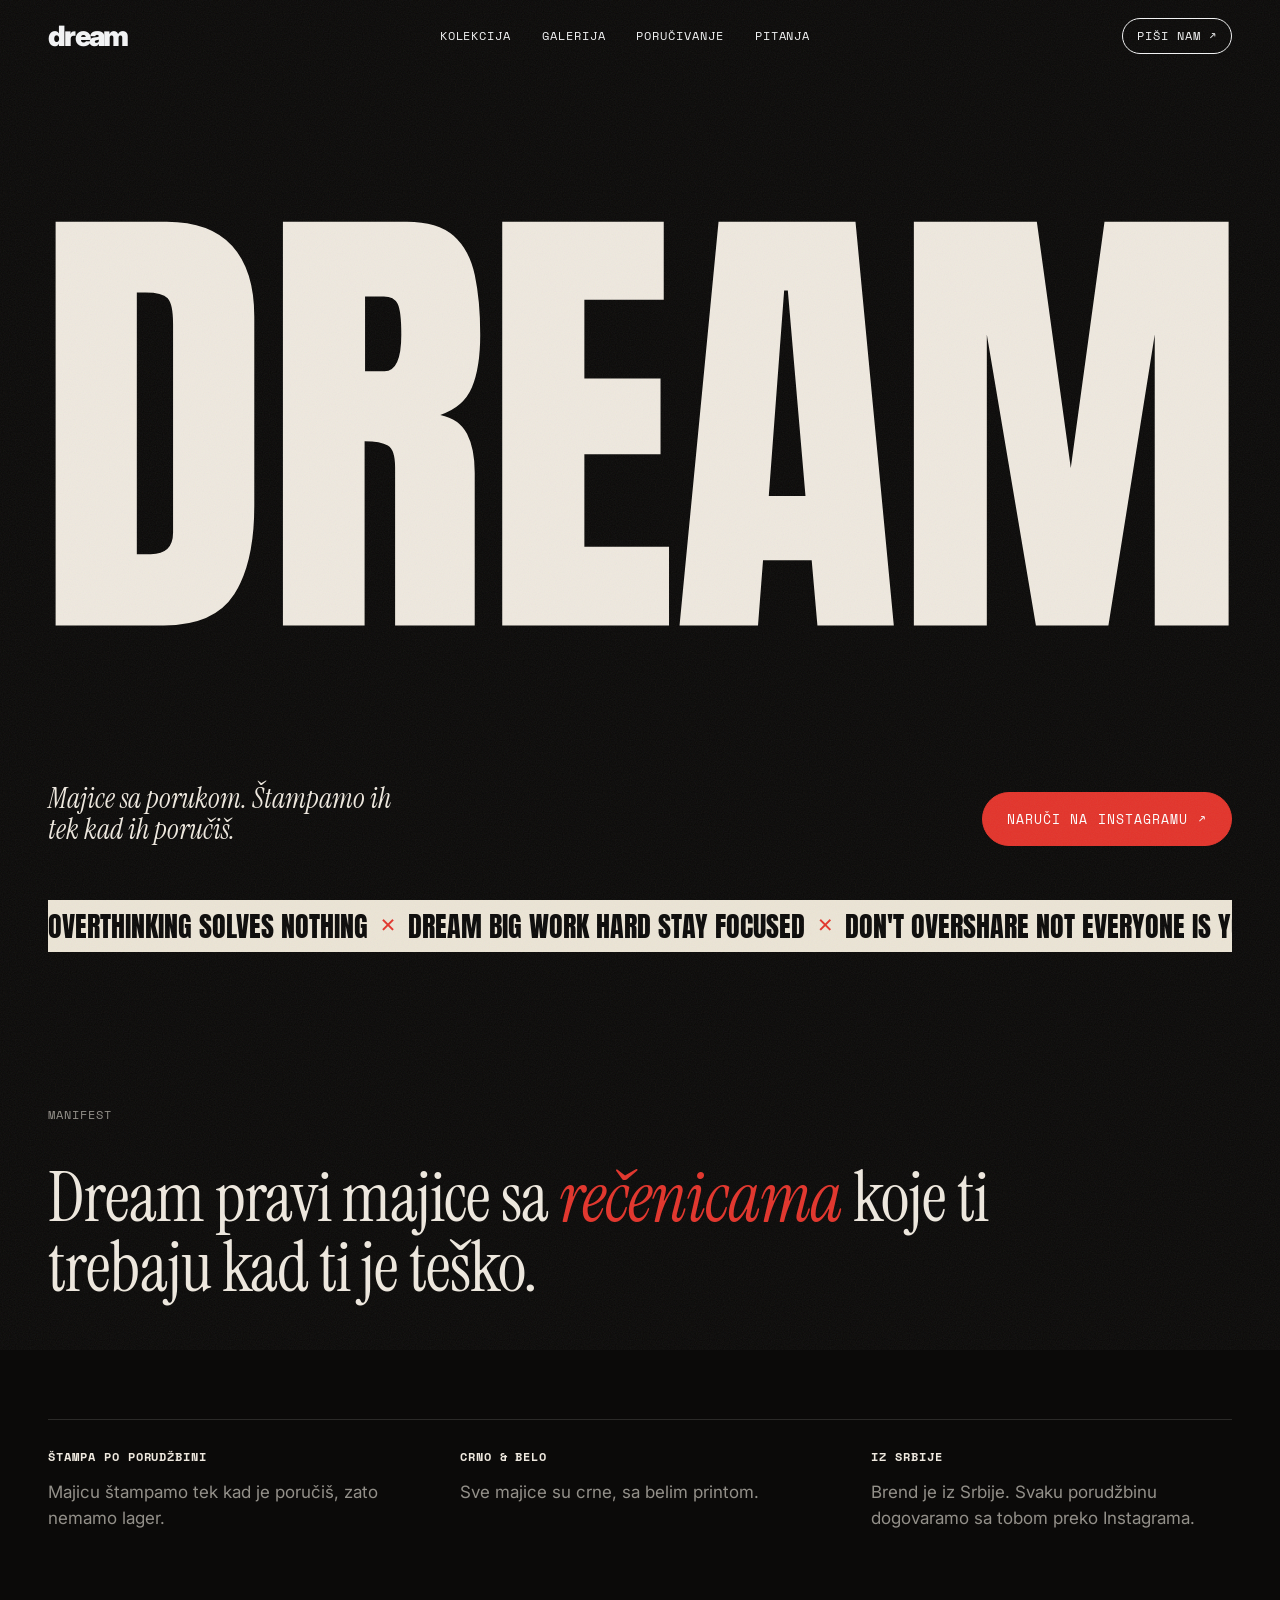
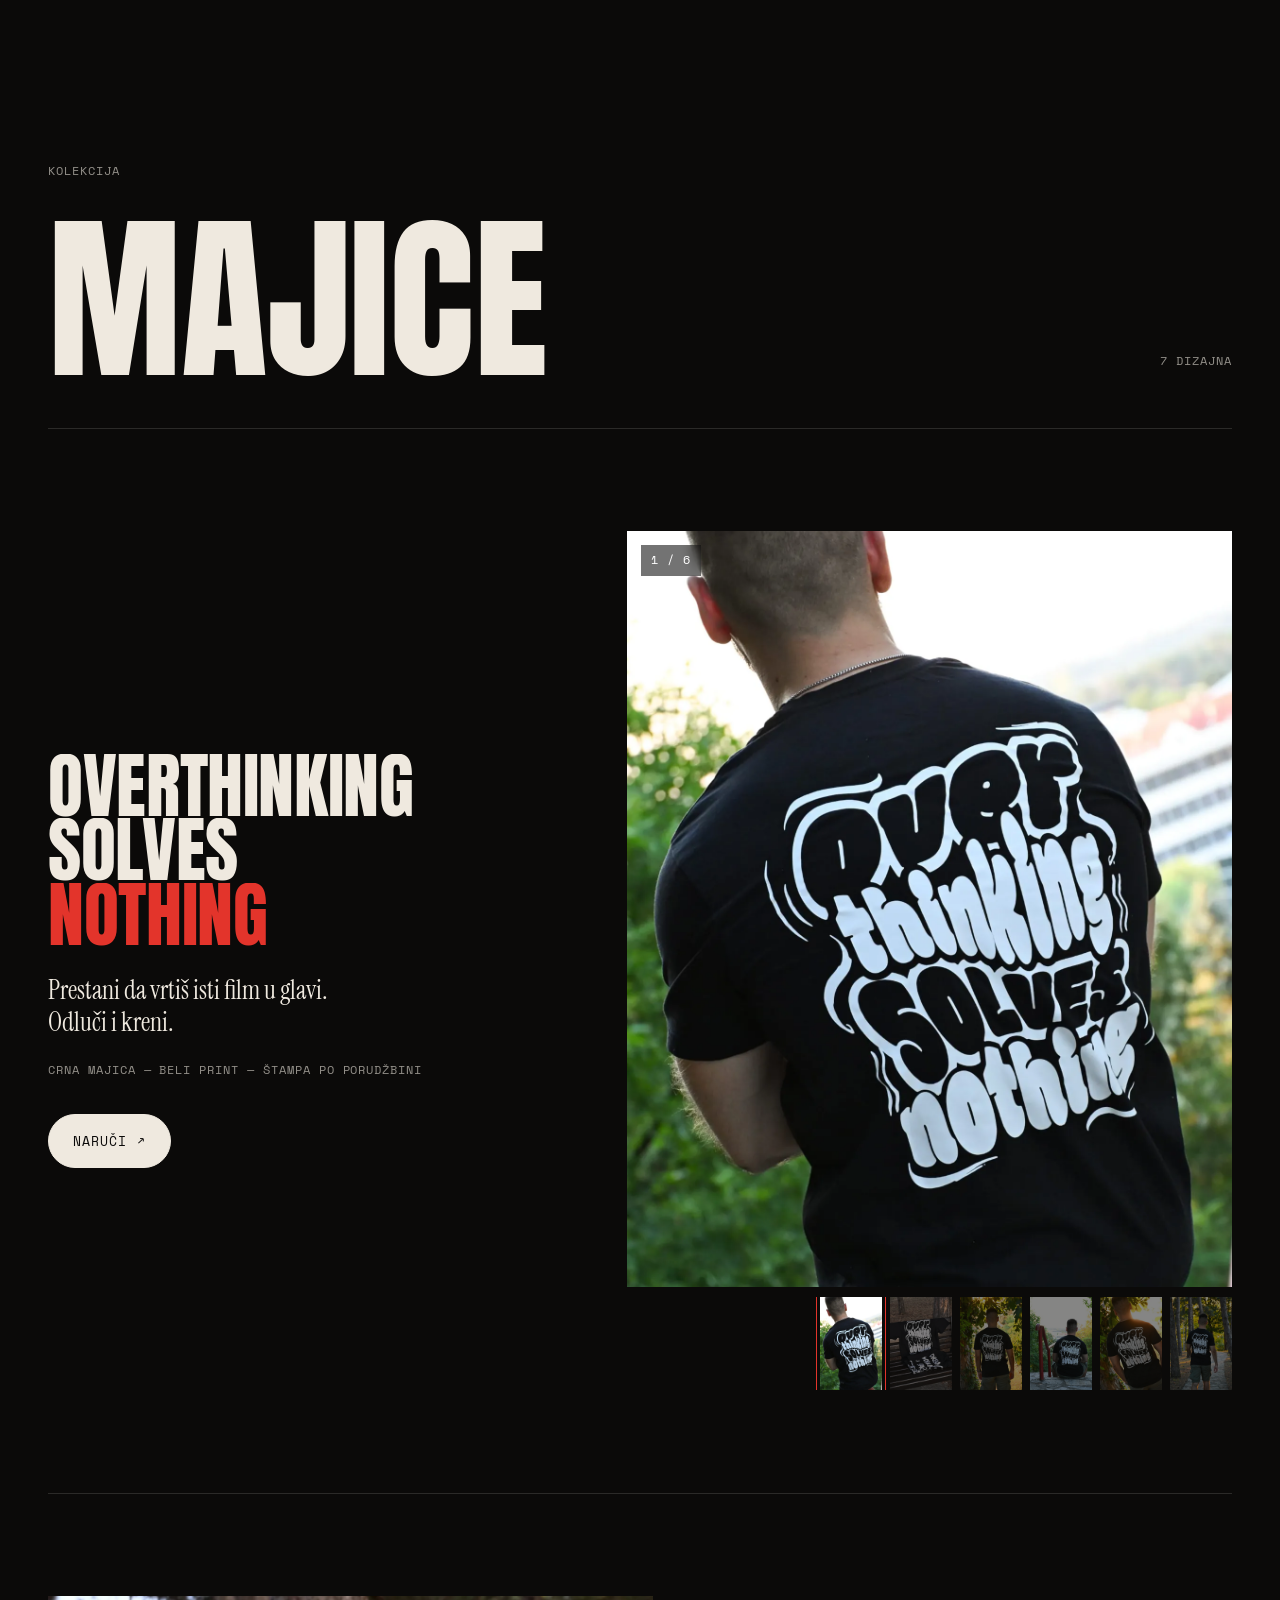
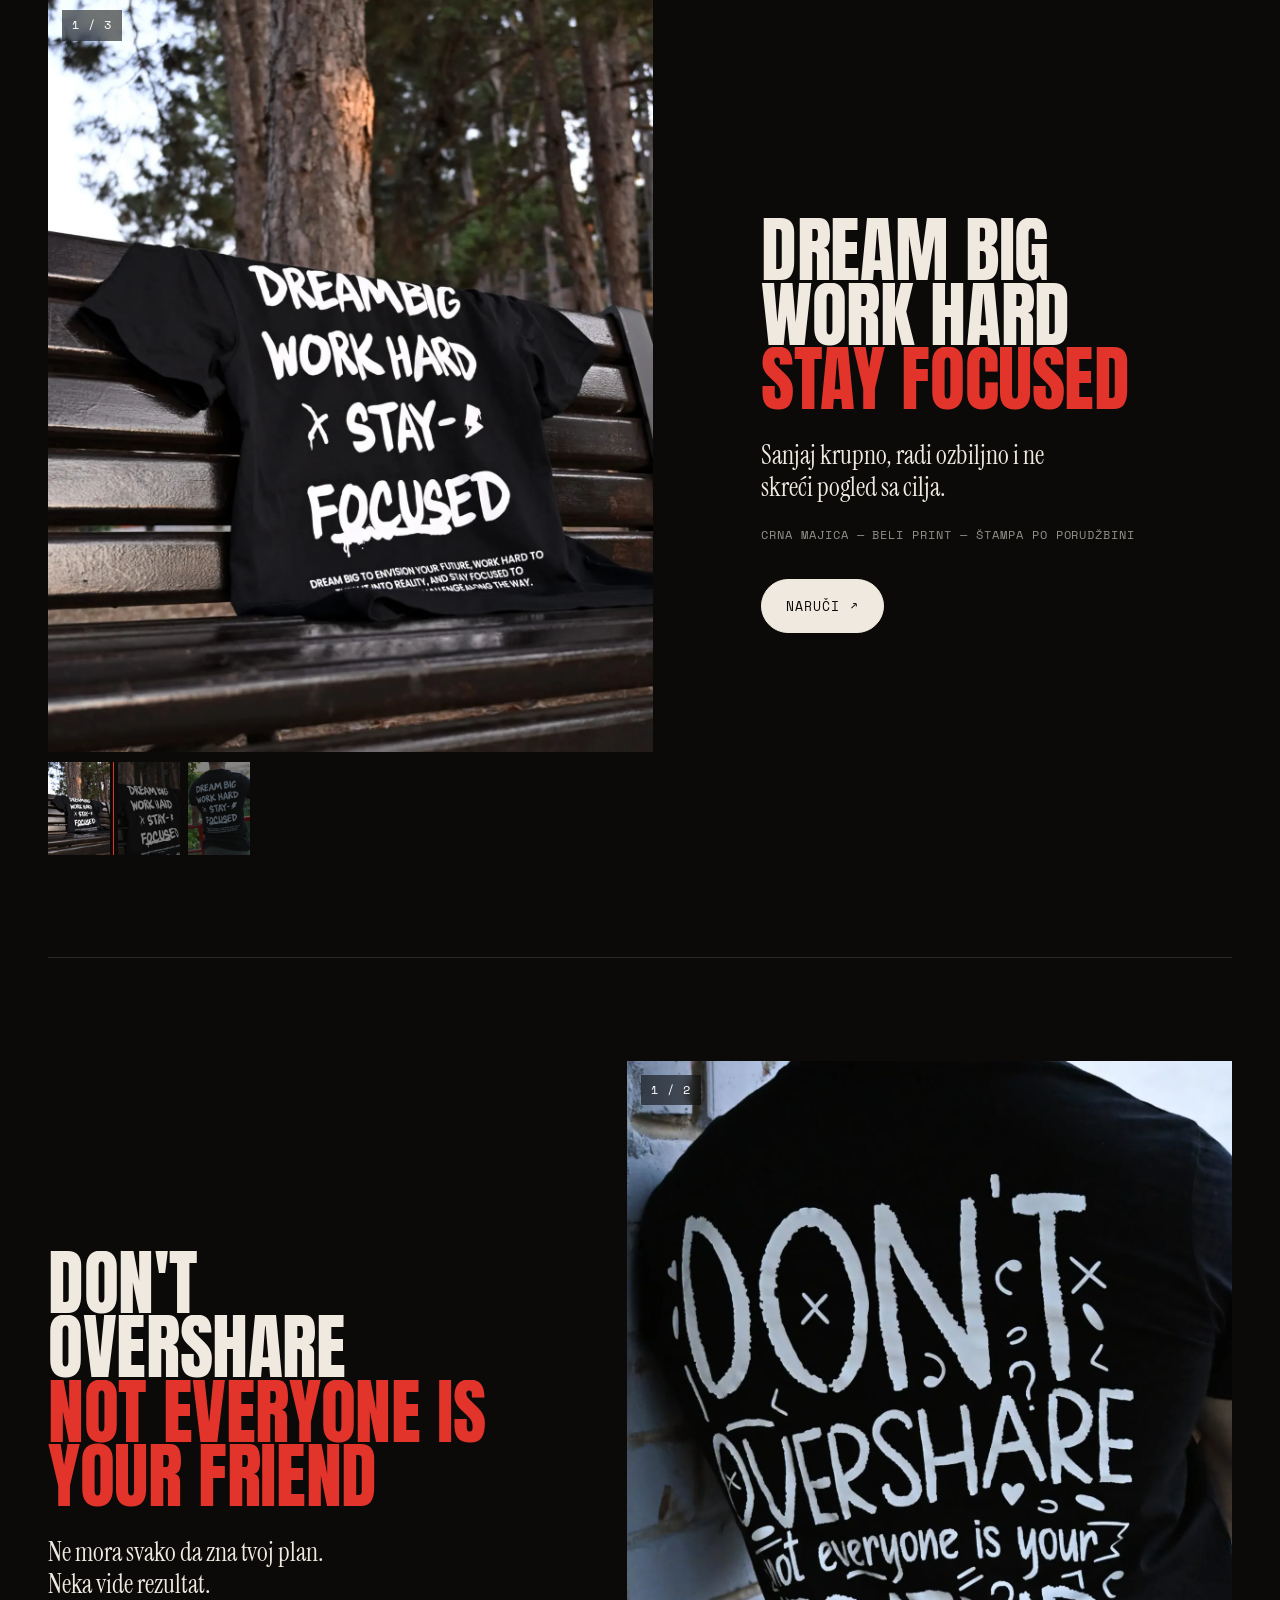
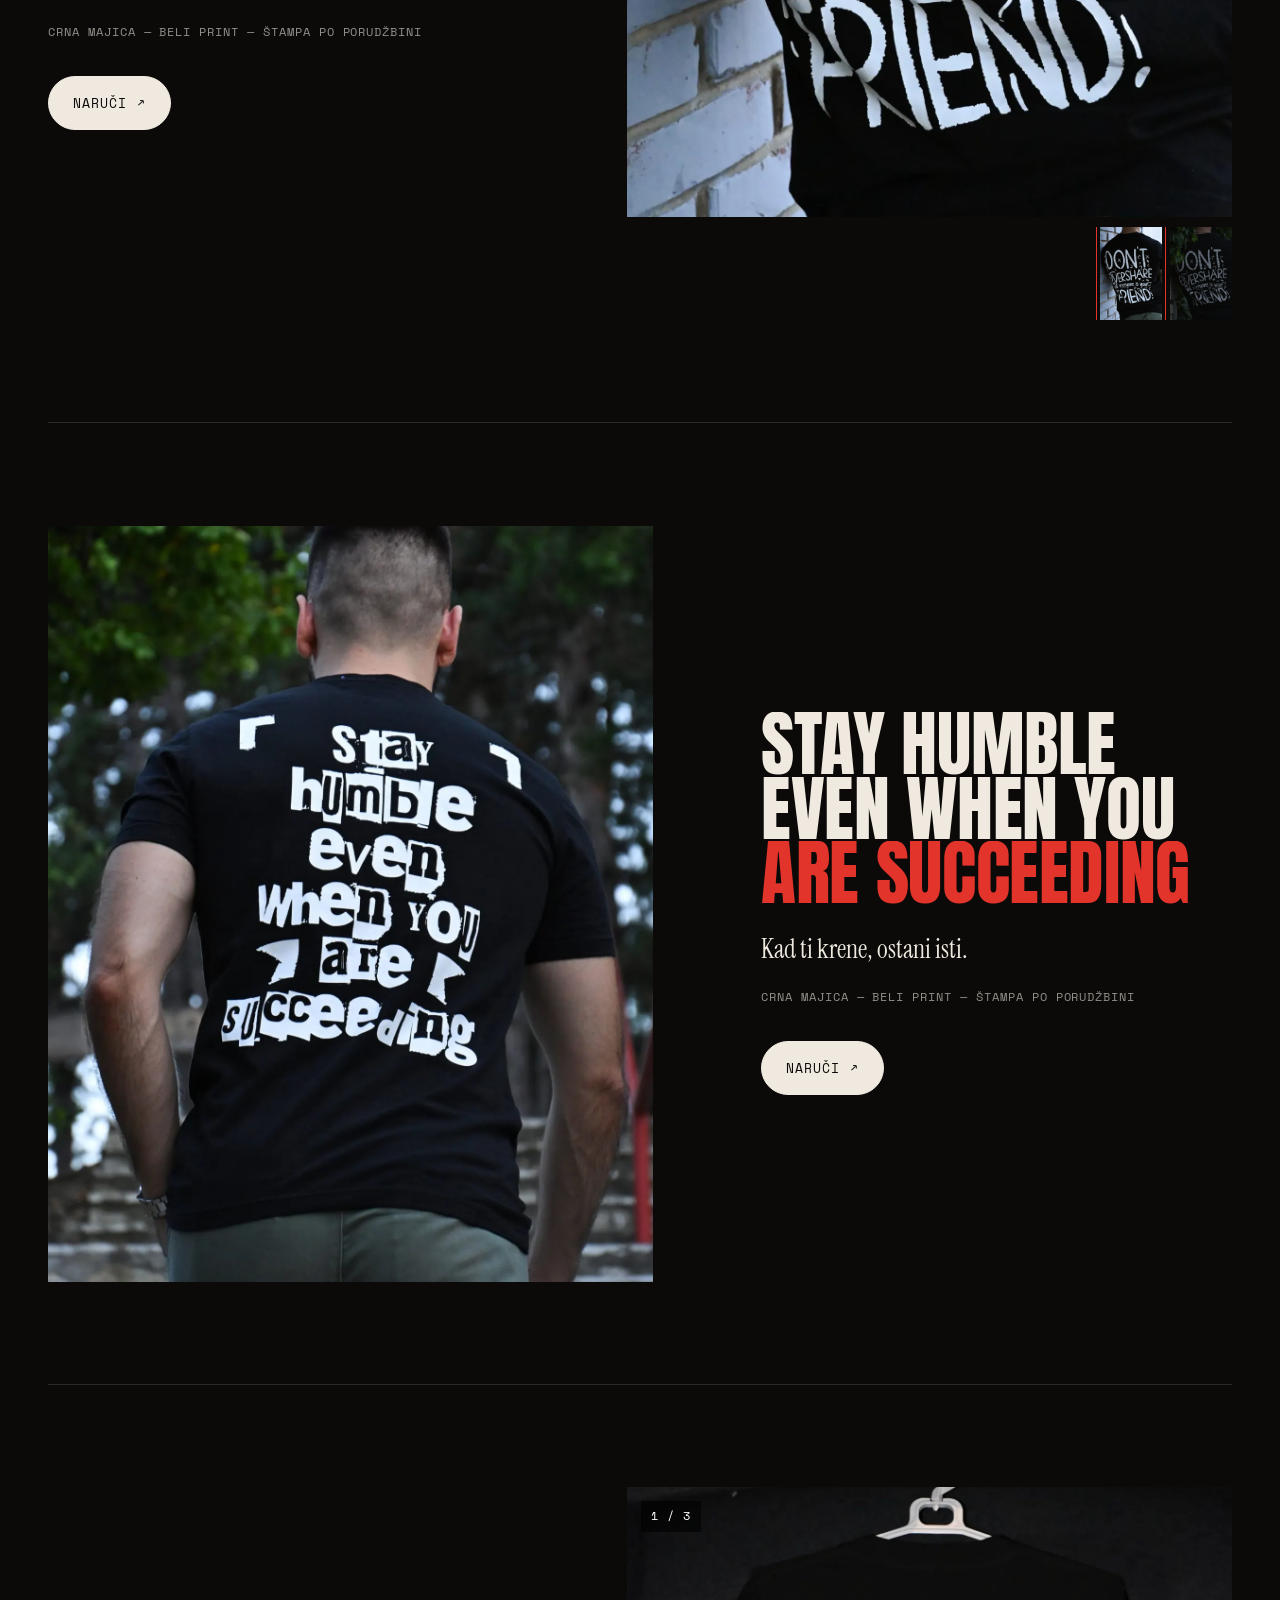
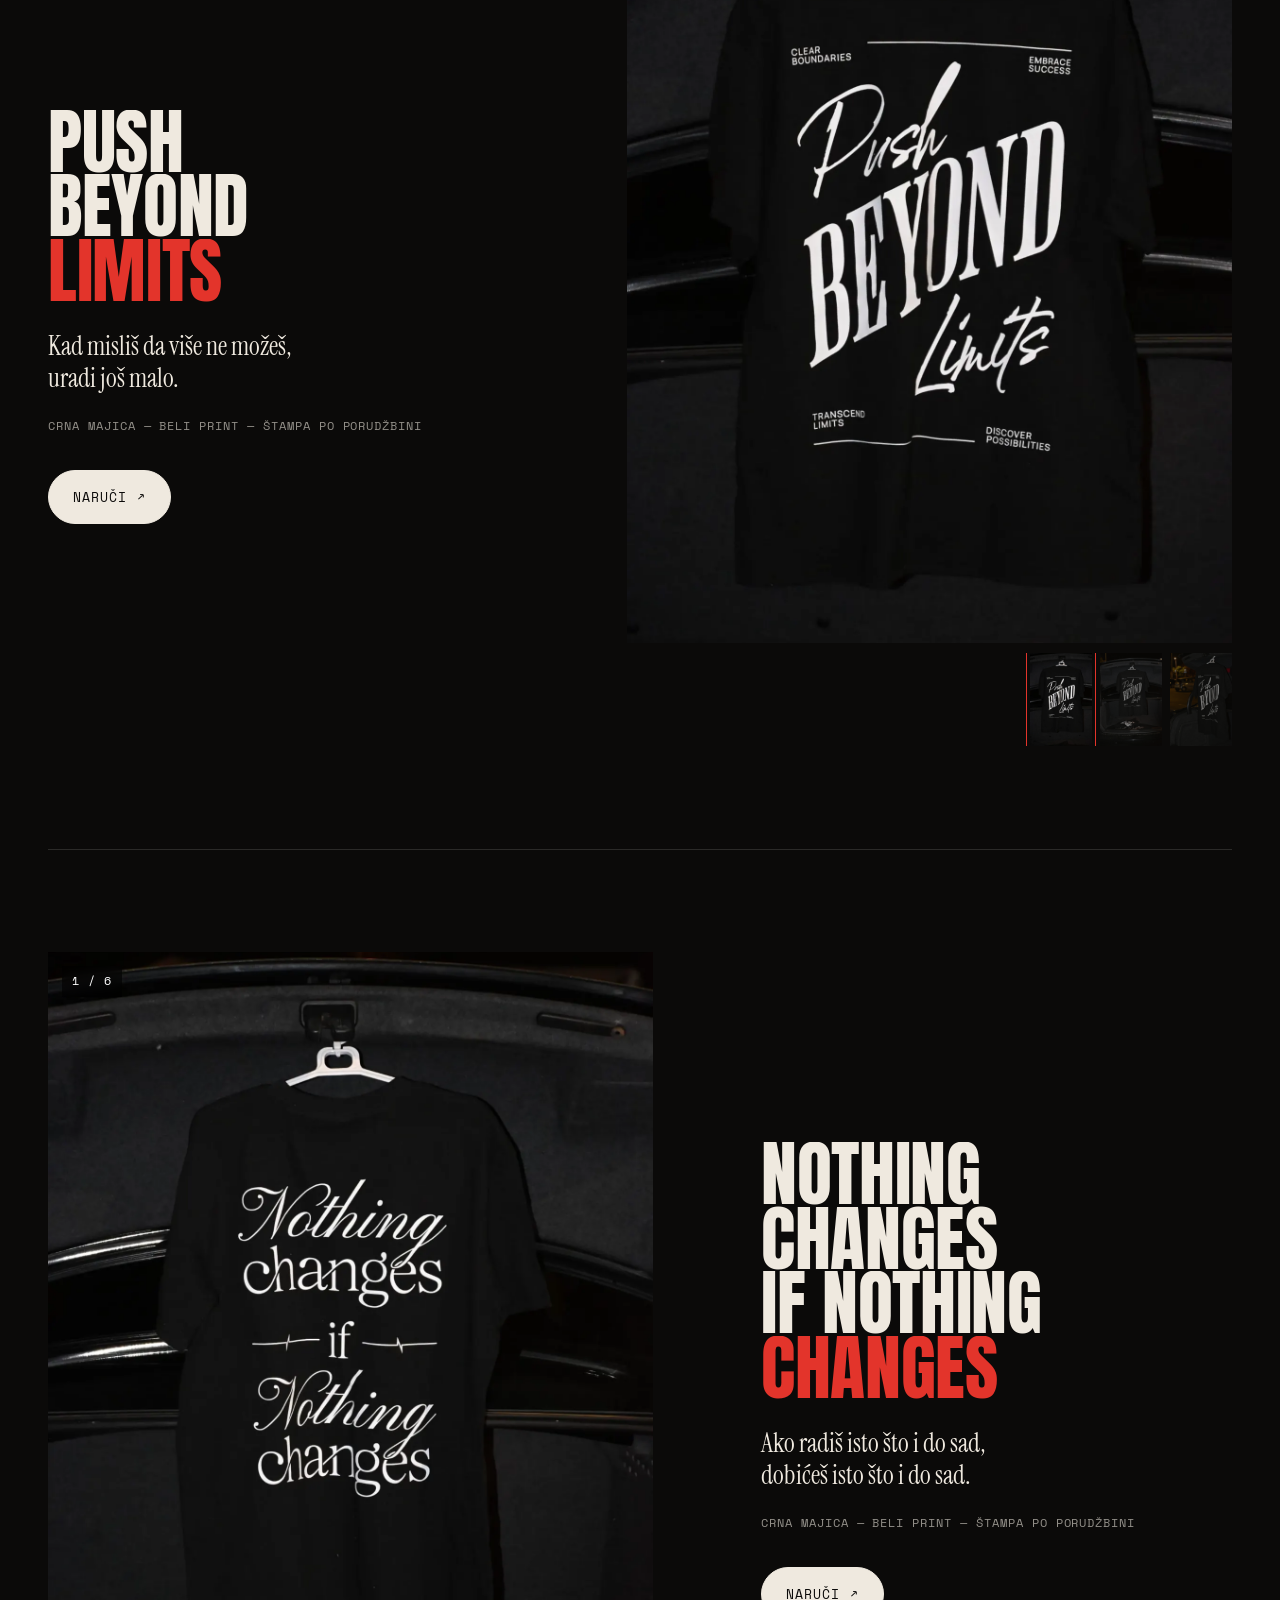
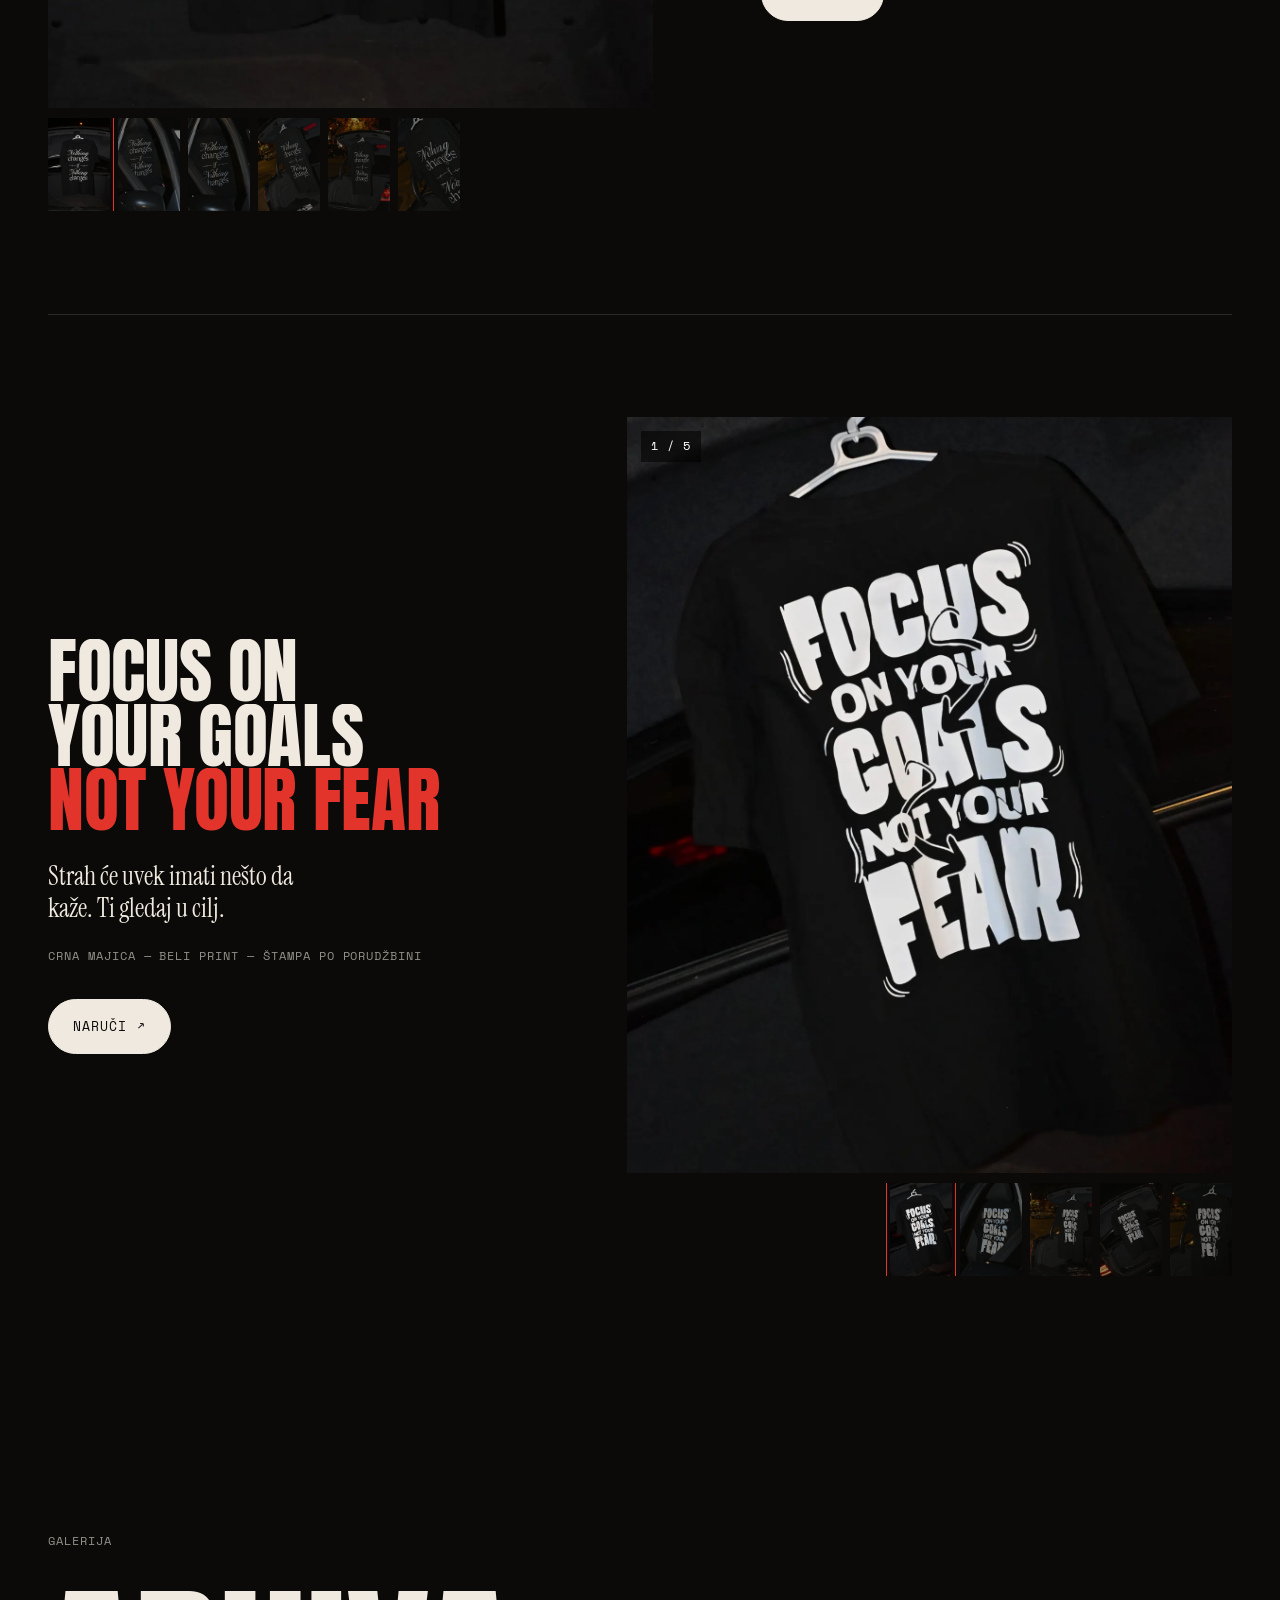
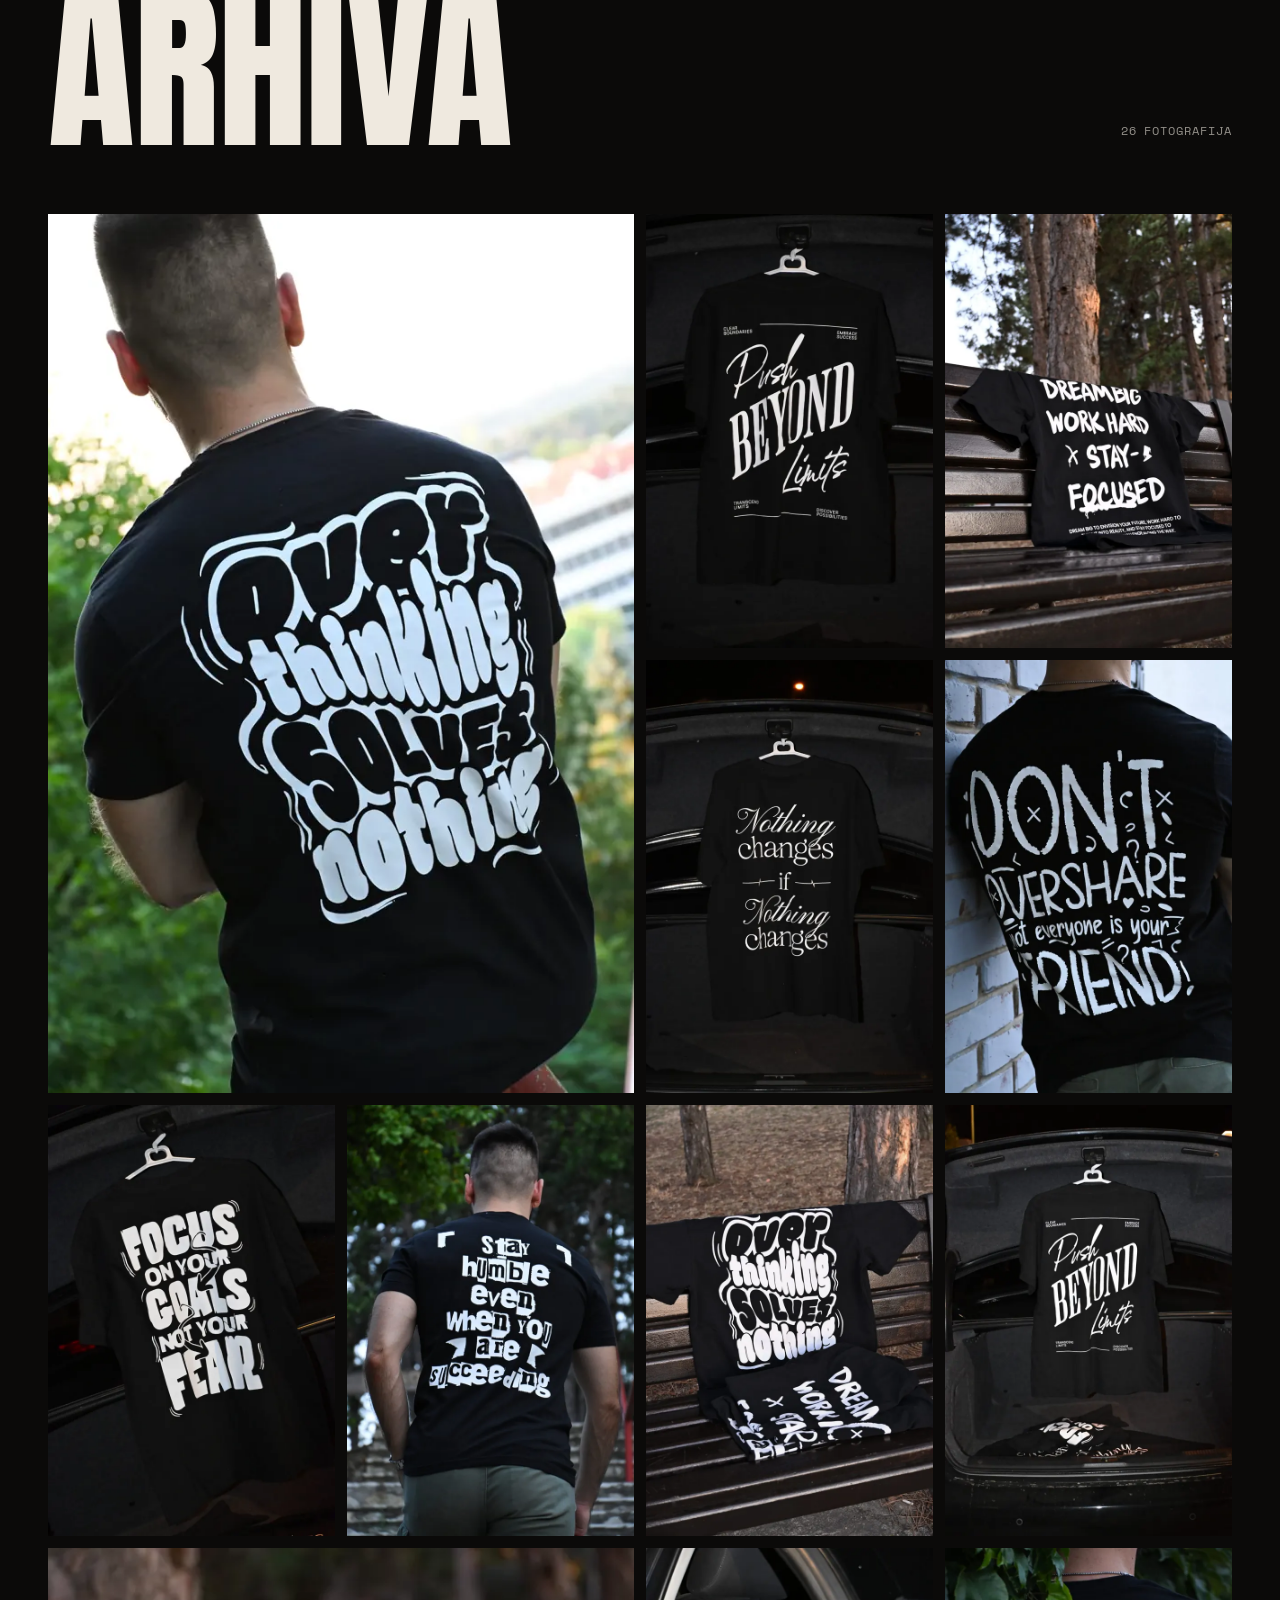
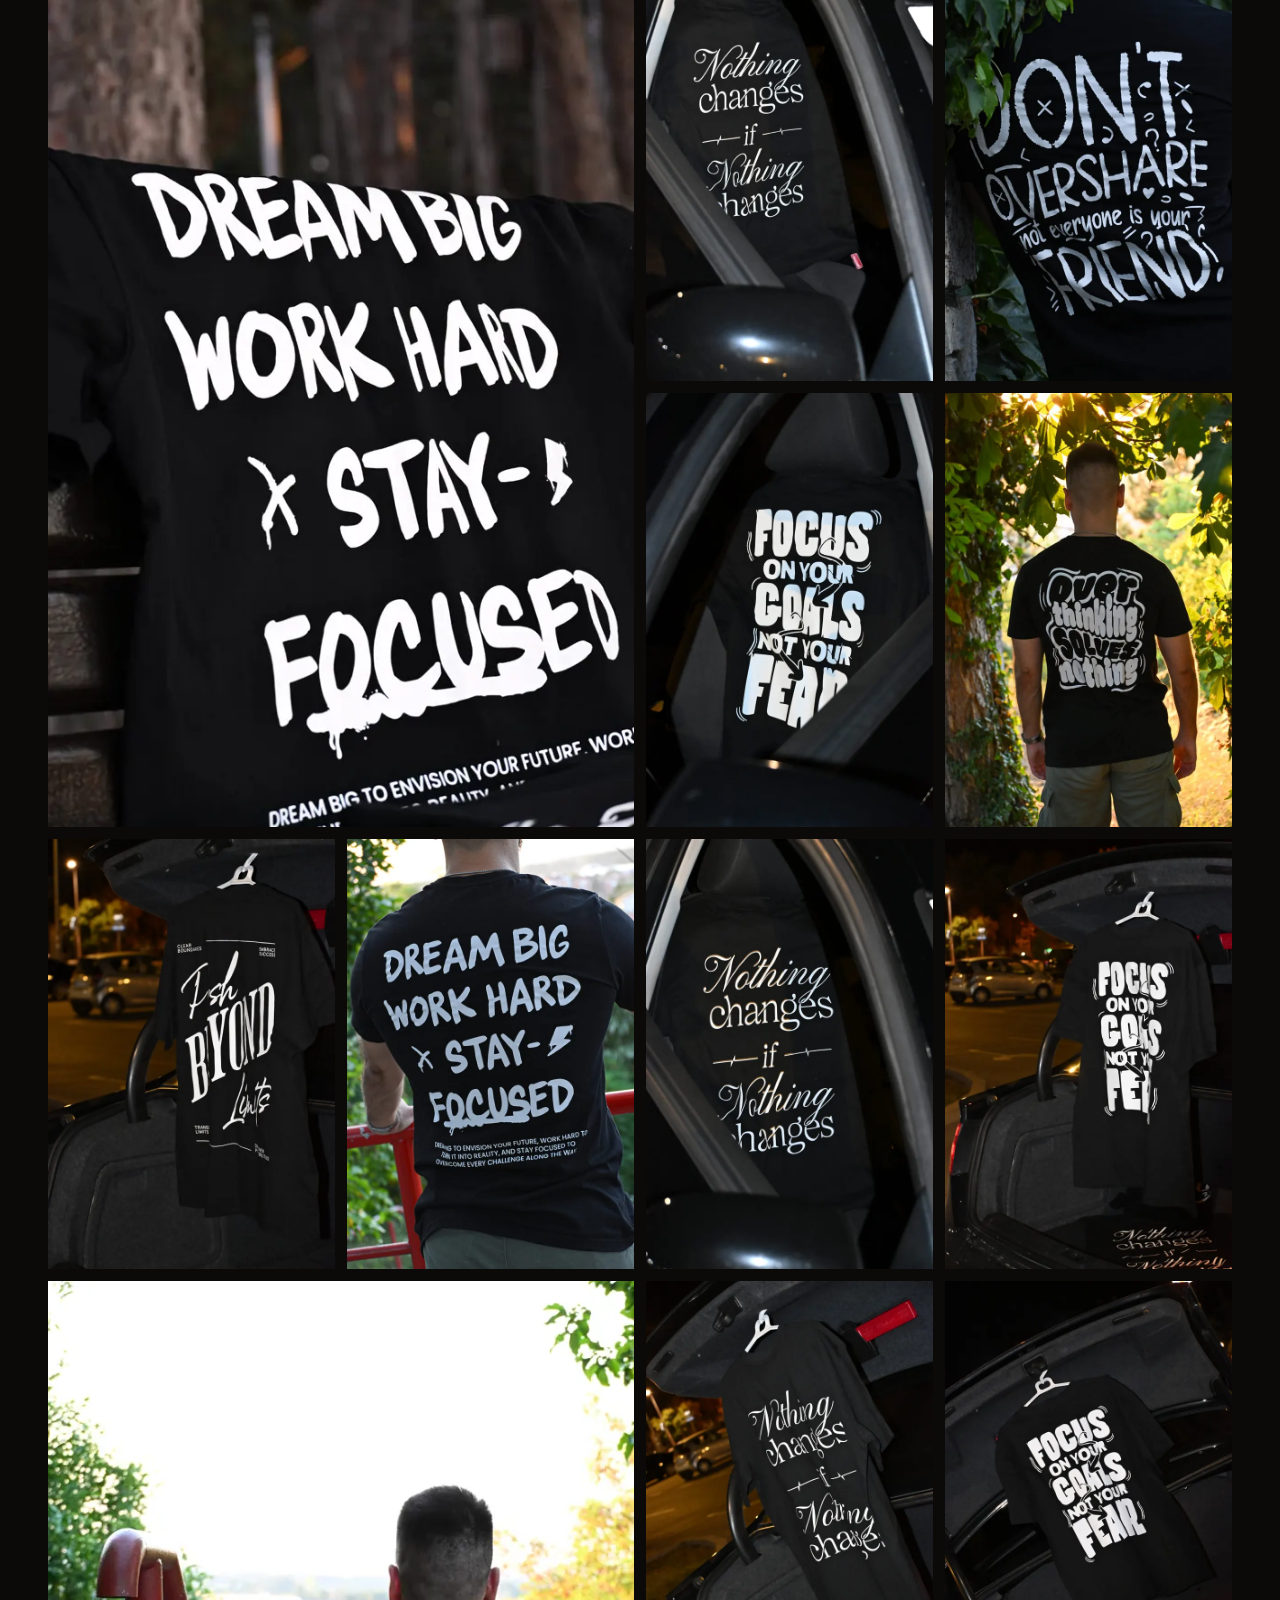
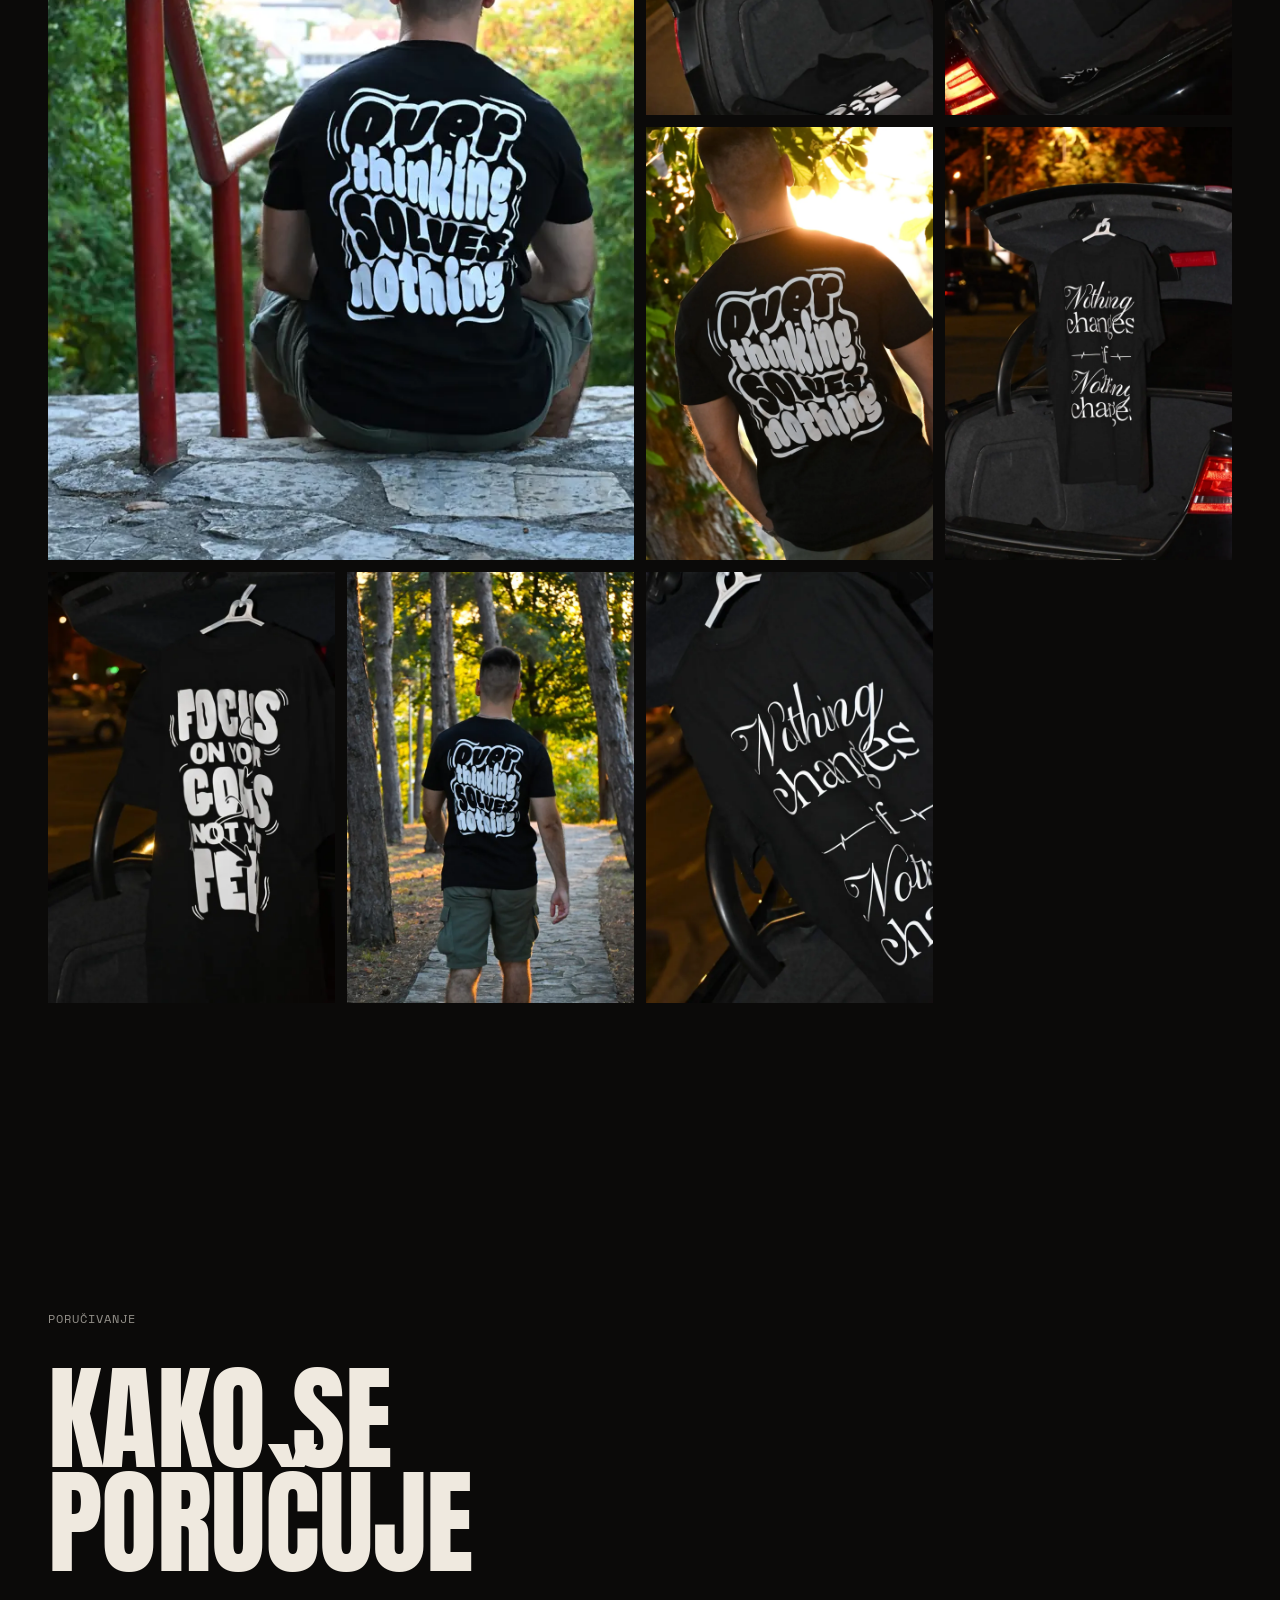
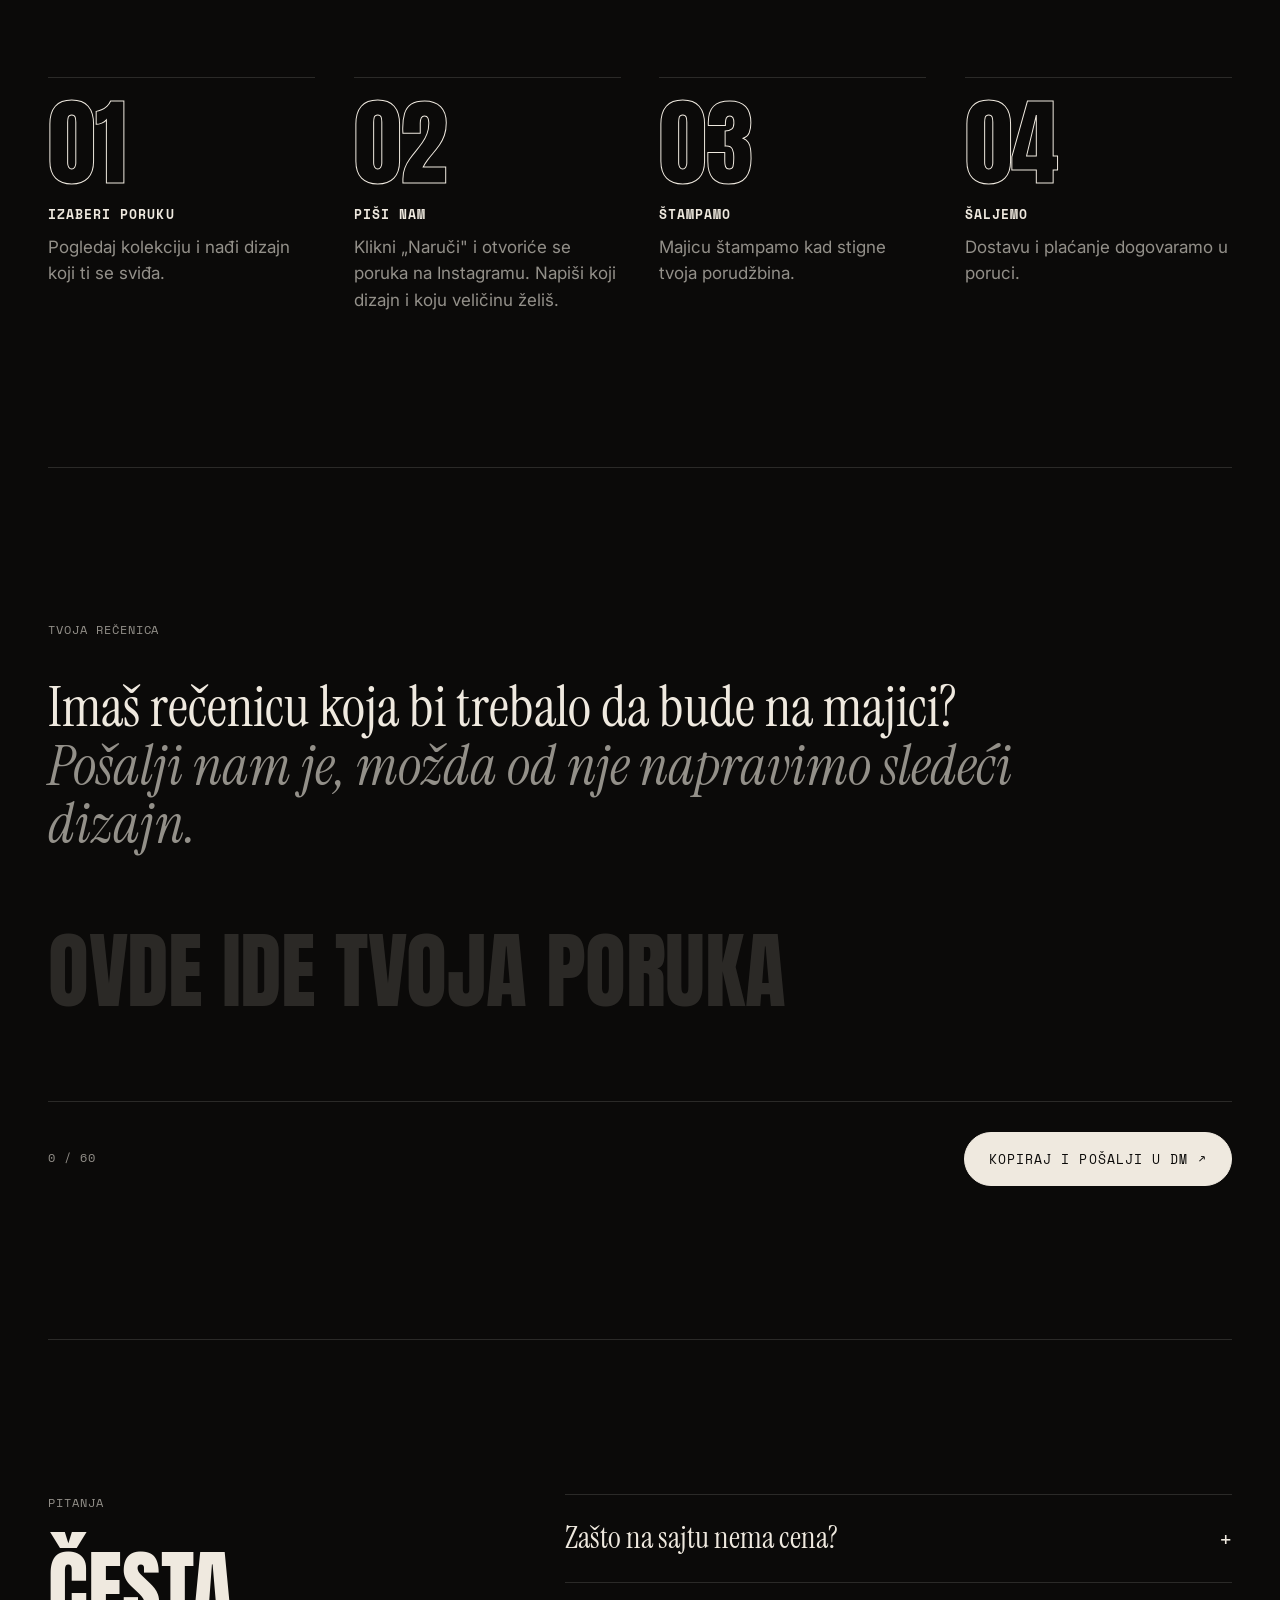
==== commit ad5fac82: "Translations fix" ====
--- a/docs/index.html
+++ b/docs/index.html
@@ -4,9 +4,9 @@
   <meta charset="utf-8">
   <meta name="viewport" content="width=device-width, initial-scale=1">
   <title>Dream Clothing — Reči koje nosiš</title>
-  <meta name="description" content="Dream Clothing — crne majice sa porukama. Print on demand iz Srbije. Find your personal style.">
+  <meta name="description" content="Dream Clothing — crne majice sa porukama. Štampa po porudžbini, iz Srbije. Find your personal style.">
   <meta property="og:title" content="Dream Clothing — Reči koje nosiš">
-  <meta property="og:description" content="Crne majice sa porukama. Print on demand iz Srbije.">
+  <meta property="og:description" content="Crne majice sa porukama. Štampa po porudžbini, iz Srbije.">
   <meta property="og:image" content="img/og.jpg">
   <meta name="theme-color" content="#0b0a09">
   <link rel="icon" href="data:image/svg+xml,%3Csvg xmlns='http://www.w3.org/2000/svg' viewBox='0 0 64 64'%3E%3Ccircle cx='32' cy='32' r='32' fill='%230b0a09'/%3E%3Ctext x='32' y='43' font-family='Arial Black,Arial' font-weight='900' font-size='30' fill='%23efe9df' text-anchor='middle'%3Ed%3C/text%3E%3C/svg%3E">
@@ -31,7 +31,7 @@
       <a href="#top" class="logo" aria-label="Dream — na vrh">dream</a>
       <nav class="nav" aria-label="Glavna navigacija">
         <a href="#kolekcija">Kolekcija</a>
-        <a href="#lookbook">Lookbook</a>
+        <a href="#galerija">Galerija</a>
         <a href="#porucivanje">Poručivanje</a>
         <a href="#faq">Pitanja</a>
       </nav>
@@ -46,9 +46,7 @@
         <div class="trail__imgs js-trail-imgs" aria-hidden="true"></div>
         <h1 class="trail__word display" aria-label="Dream"><span>D</span><span>R</span><span>E</span><span>A</span><span>M</span></h1>
         <div class="trail__bottom">
-          <p class="trail__line serif"><em>Majice sa porukom. Štampamo ih tek kad ih poručiš.</em></p>
-          <p class="trail__hint mono">Pomeraj miš</p>
-          <a class="btn btn--accent js-ig-dm" href="#" target="_blank" rel="noopener">Naruči na Instagramu <span aria-hidden="true">↗</span></a>
+          <p class="trail__line serif"><em>Majice sa porukom. Štampamo ih tek kad ih poručiš.</em></p>          <a class="btn btn--accent js-ig-dm" href="#" target="_blank" rel="noopener">Naruči na Instagramu <span aria-hidden="true">↗</span></a>
         </div>
       </div>
       <div class="wrap">
@@ -62,7 +60,7 @@
     <section class="intro-wrap" data-variant="split" data-theme="day" aria-label="Uvod">
       <div class="wrap intro">
         <div class="intro__text">
-          <p class="mono intro__kicker">Dream Clothing — Print on demand — Srbija</p>
+          <p class="mono intro__kicker">Dream Clothing — Štampa po porudžbini — Srbija</p>
           <h1 class="intro__title display">
             <span class="line"><span>Dream big.</span></span>
             <span class="line"><span>Work hard.</span></span>
@@ -95,7 +93,7 @@
         </figure>
 
         <div class="hero__content">
-          <p class="mono hero__kicker">Dream Clothing — Print on demand — Srbija</p>
+          <p class="mono hero__kicker">Dream Clothing — Štampa po porudžbini — Srbija</p>
           <h1 class="hero__title display">
             <span class="line"><span>Dream big.</span></span>
             <span class="line"><span>Work hard.</span></span>
@@ -114,13 +112,13 @@
     <!-- MANIFEST -->
     <section id="manifest" class="section manifest" data-theme="day">
       <div class="wrap">
-        <p class="mono label reveal">(01) Manifest</p>
+        <p class="mono label reveal">Manifest</p>
         <p class="manifest__lead serif reveal">
           Dream pravi majice sa <em>rečenicama</em> koje ti trebaju kad ti je teško.
         </p>
         <div class="manifest__cols">
           <div class="reveal">
-            <h3 class="mono">Print on demand</h3>
+            <h3 class="mono">Štampa po porudžbini</h3>
             <p>Majicu štampamo tek kad je poručiš, zato nemamo lager.</p>
           </div>
           <div class="reveal">
@@ -128,7 +126,7 @@
             <p>Sve majice su crne, sa belim printom.</p>
           </div>
           <div class="reveal">
-            <h3 class="mono">Based in Serbia</h3>
+            <h3 class="mono">Iz Srbije</h3>
             <p>Brend je iz Srbije. Svaku porudžbinu dogovaramo sa tobom preko Instagrama.</p>
           </div>
         </div>
@@ -138,7 +136,7 @@
     <!-- KOLEKCIJA -->
     <section id="kolekcija" class="collection" aria-label="Kolekcija">
       <div class="chapter wrap" data-theme="day">
-        <p class="mono label reveal">(02) Kolekcija</p>
+        <p class="mono label reveal">Kolekcija</p>
         <div class="chapter__row">
           <h2 class="chapter__title display reveal">Majice</h2>
           <p class="chapter__desc mono reveal"><span class="js-design-count"></span> dizajna</p>
@@ -149,10 +147,10 @@
       <div class="wrap js-designs" data-mood="night" data-theme="night"></div>
     </section>
 
-    <!-- LOOKBOOK -->
-    <section id="lookbook" class="section lookbook" data-theme="night">
-      <div class="wrap">
-        <p class="mono label reveal">(03) Lookbook</p>
+    <!-- GALERIJA -->
+    <section id="galerija" class="section lookbook" data-theme="night">
+      <div class="wrap">
+        <p class="mono label reveal">Galerija</p>
         <div class="chapter__row lookbook__head">
           <h2 class="display lookbook__title reveal">Arhiva</h2>
           <p class="chapter__desc mono reveal"><span class="js-count-all"></span> fotografija</p>
@@ -164,7 +162,7 @@
     <!-- PORUČIVANJE -->
     <section id="porucivanje" class="section order" data-theme="night">
       <div class="wrap">
-        <p class="mono label reveal">(04) Poručivanje</p>
+        <p class="mono label reveal">Poručivanje</p>
         <h2 class="display order__title reveal">Kako se<br>poručuje</h2>
         <ol class="steps">
           <li class="reveal"><span class="steps__n display">01</span><h3>Izaberi poruku</h3><p>Pogledaj kolekciju i nađi dizajn koji ti se sviđa.</p></li>
@@ -178,7 +176,7 @@
     <!-- TVOJA REČENICA -->
     <section class="section section--ruled yourline" data-theme="night">
       <div class="wrap">
-        <p class="mono label reveal">(05) Tvoja rečenica</p>
+        <p class="mono label reveal">Tvoja rečenica</p>
         <h2 class="serif yourline__title reveal">Imaš rečenicu koja bi trebalo da bude na majici? <em>Pošalji nam je, možda od nje napravimo sledeći dizajn.</em></h2>
         <form class="yourline__form js-line-form reveal" novalidate>
           <label for="line" class="sr-only">Tvoja poruka</label>
@@ -196,12 +194,12 @@
       <div class="wrap">
         <div class="faq__grid">
           <div>
-            <p class="mono label reveal">(06) Pitanja</p>
+            <p class="mono label reveal">Pitanja</p>
             <h2 class="display faq__title reveal">Česta<br>pitanja</h2>
           </div>
           <div class="faq__list">
             <details class="reveal"><summary>Zašto na sajtu nema cena?</summary><p>Svaku majicu štampamo po porudžbini, pa cenu, veličinu i rok dogovaramo sa tobom u poruci na Instagramu.</p></details>
-            <details class="reveal"><summary>Šta znači print on demand?</summary><p>Majica se štampa tek kad je poručiš. Zato nemamo lager.</p></details>
+            <details class="reveal"><summary>Zašto nemate lager?</summary><p>Majicu štampamo tek kad je poručiš, pa nam lager ne treba.</p></details>
             <details class="reveal"><summary>Da li imate radnju?</summary><p>Nemamo. Dream je online brend iz Srbije i sve ide preko Instagrama.</p></details>
             <details class="reveal"><summary>Mogu li da predložim svoju poruku?</summary><p>Može. Upiši je u polje „Tvoja rečenica" ili nam piši na Instagramu.</p></details>
           </div>
@@ -219,8 +217,8 @@
       <p class="footer__word" aria-hidden="true">dream</p>
       <div class="footer__bottom mono">
         <span>© <span class="js-year"></span> Dream Clothing</span>
-        <span>Print on demand</span>
-        <span>Based in Serbia</span>
+        <span>Štampa po porudžbini</span>
+        <span>Iz Srbije</span>
       </div>
     </div>
   </footer>
--- a/docs/css/style.css
+++ b/docs/css/style.css
@@ -181,7 +181,6 @@
   display: flex; justify-content: space-between; align-items: flex-end; gap: 24px;
 }
 .trail__line { font-size: clamp(24px, 2.2vw, 30px); line-height: 1.1; max-width: 13em; }
-.trail__hint { color: rgba(239, 233, 223, .6); }
 .btn.btn--accent { background: var(--red); border-color: var(--red); color: #fff; }
 .btn.btn--accent:hover { background: var(--cream); border-color: var(--cream); color: var(--ink); }
 
@@ -240,7 +239,6 @@
 .design:nth-child(even) .design__text { grid-column: 8 / 13; grid-row: 1; }
 .design:nth-child(even) .design__media { grid-column: 1 / 8; grid-row: 1; }
 
-.design__num { color: var(--muted); padding-bottom: 18px; margin-bottom: 26px; border-bottom: 1px solid var(--line); }
 .design__quote { font-size: clamp(46px, 5.6vw, 92px); }
 .design__quote .line { display: block; overflow: hidden; }
 .design__quote .line > span { display: inline-block; transform: translateY(105%); transition: transform 1s var(--ease); }
@@ -366,7 +364,6 @@
 
   .trail { min-height: 520px; cursor: auto; }
   .trail__img { width: clamp(130px, 40vw, 190px); }
-  .trail__hint { display: none; }
   .trail__bottom { flex-direction: column; align-items: flex-start; gap: 18px; }
 
   .intro { grid-template-columns: minmax(0, 1fr); row-gap: 28px; min-height: 0; padding-top: 20px; }
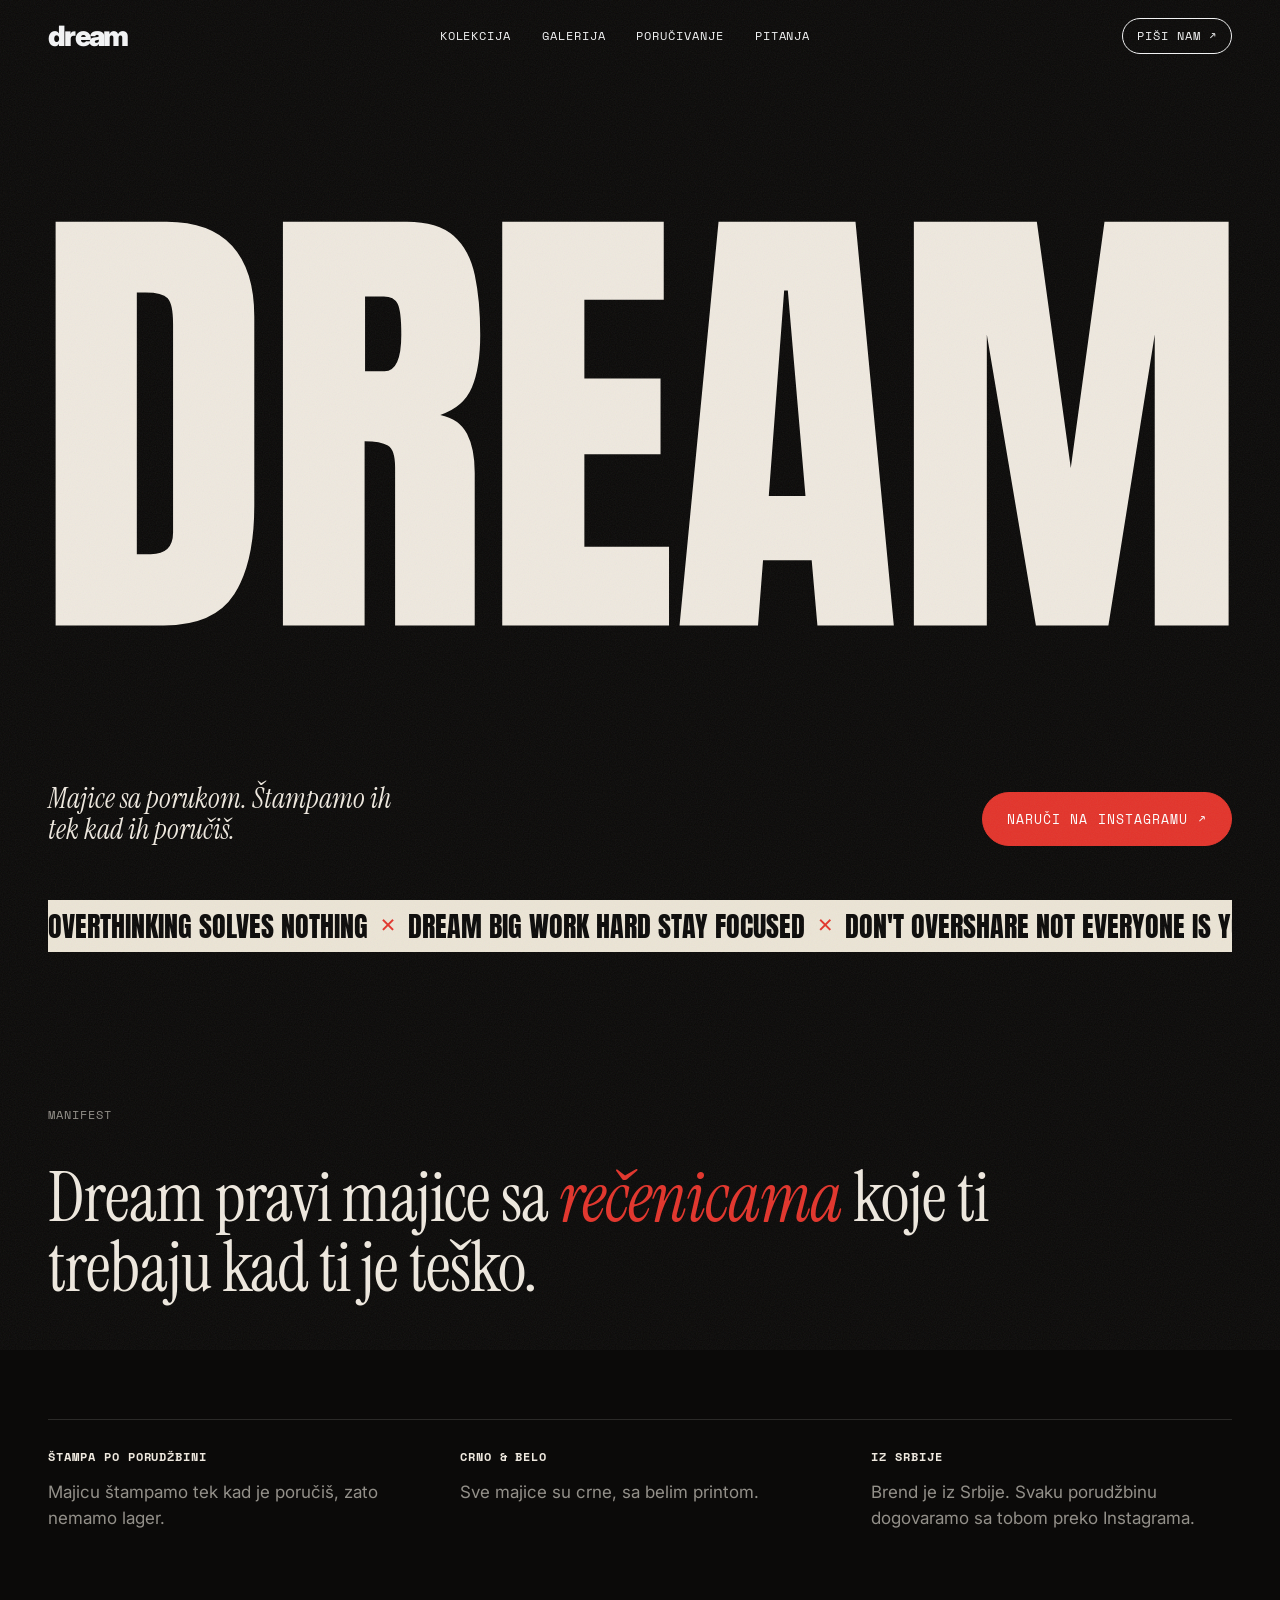
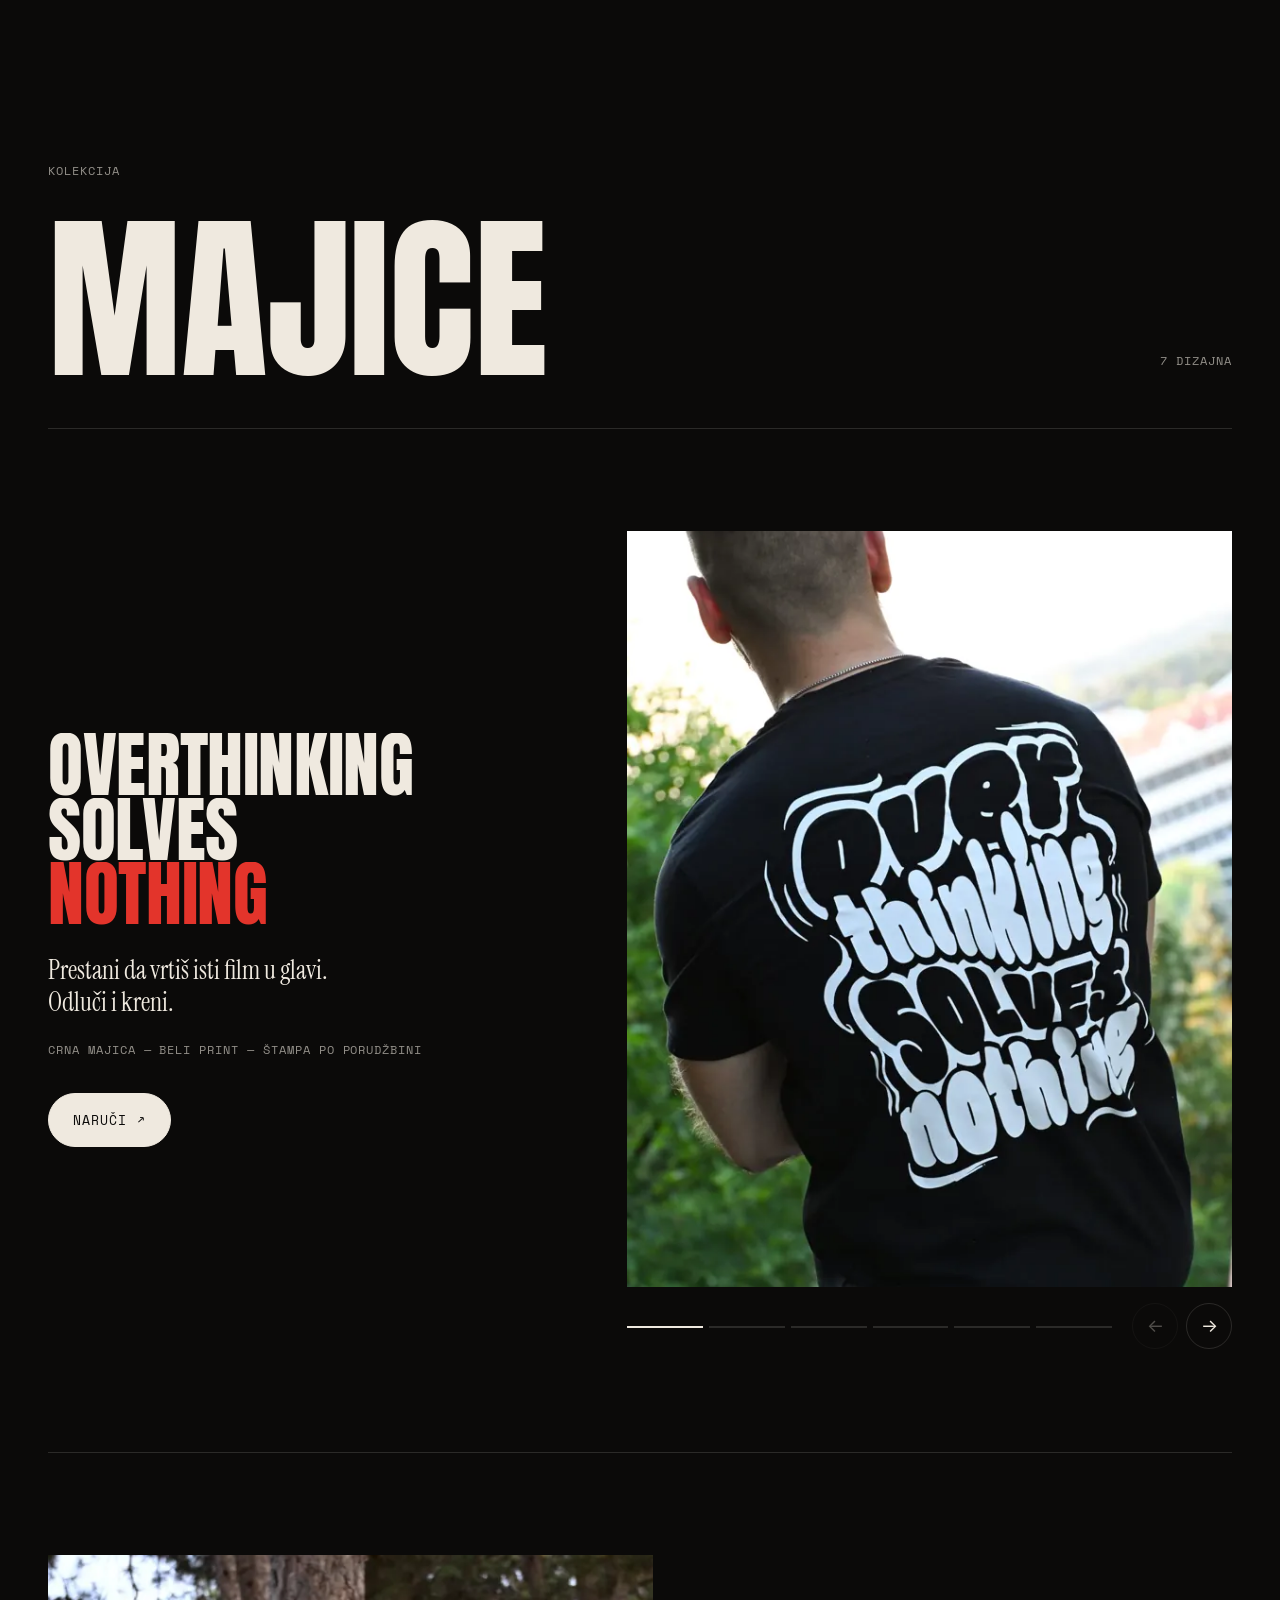
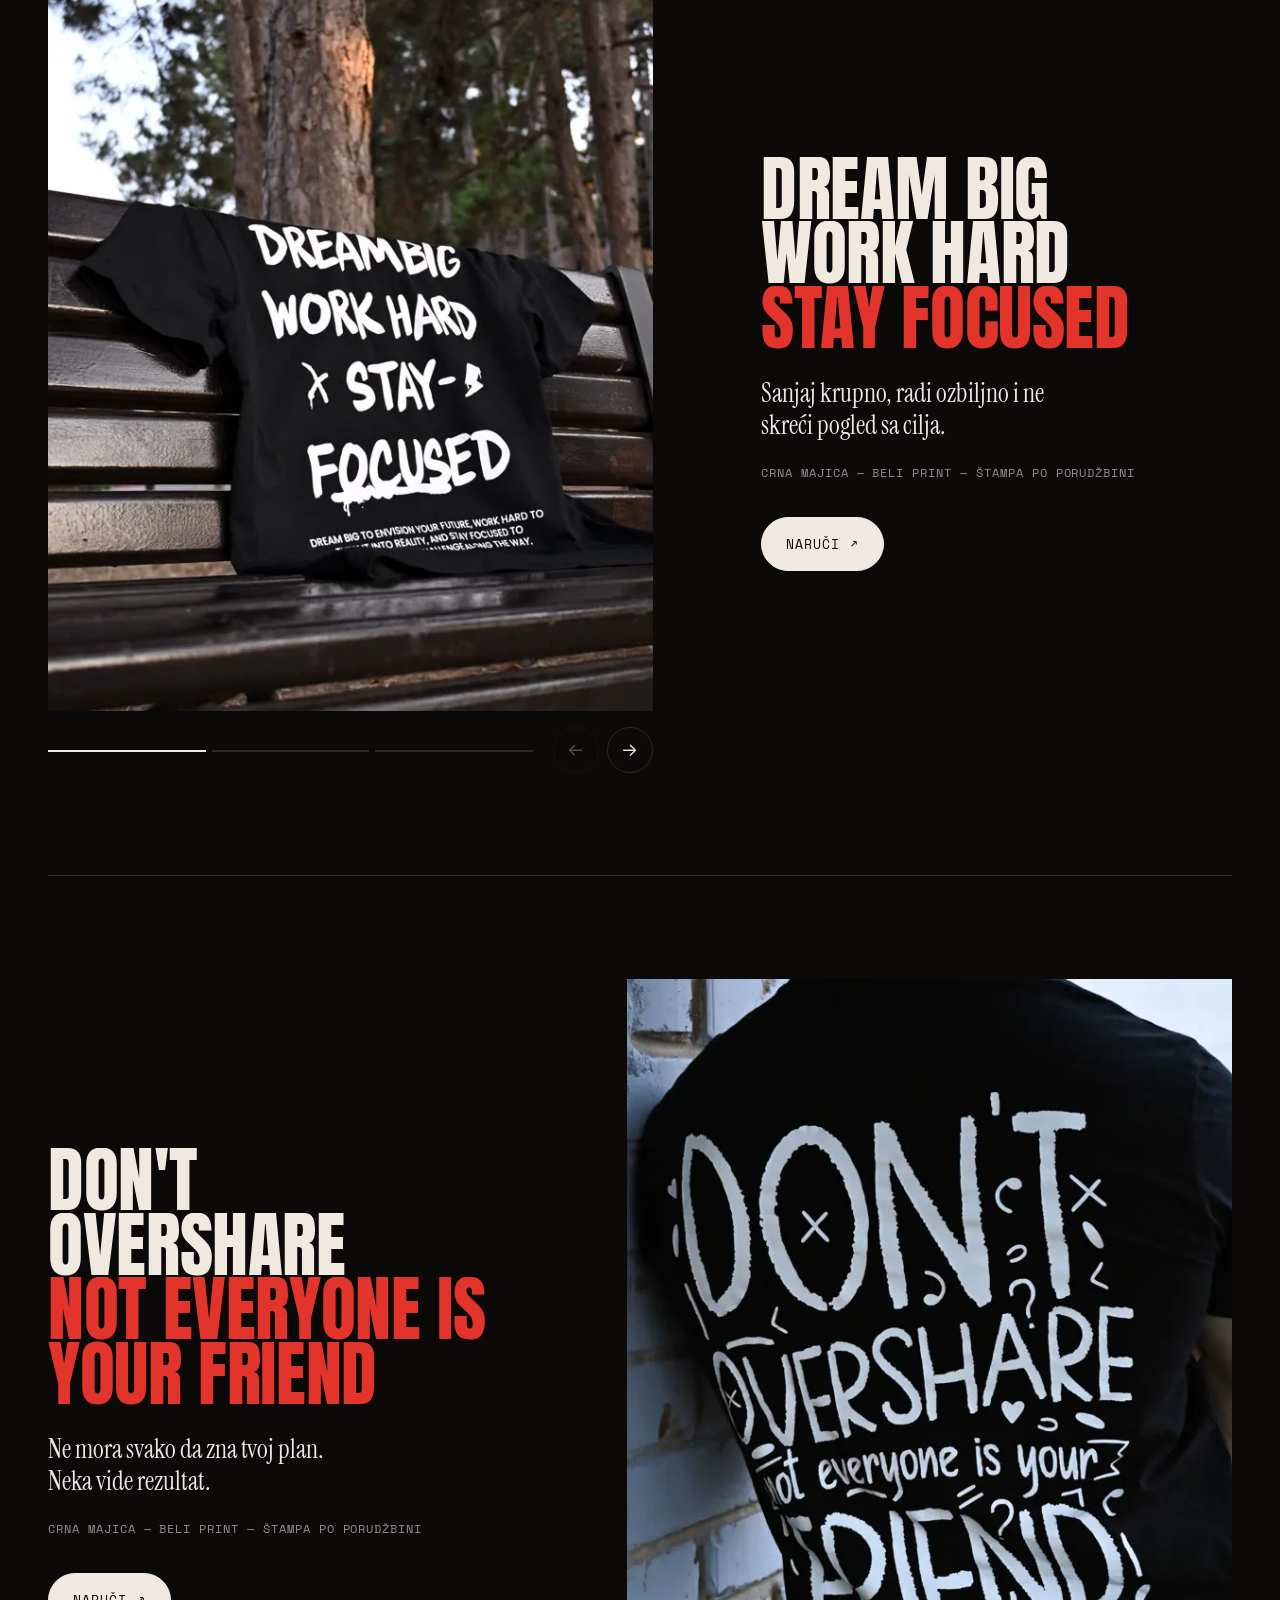
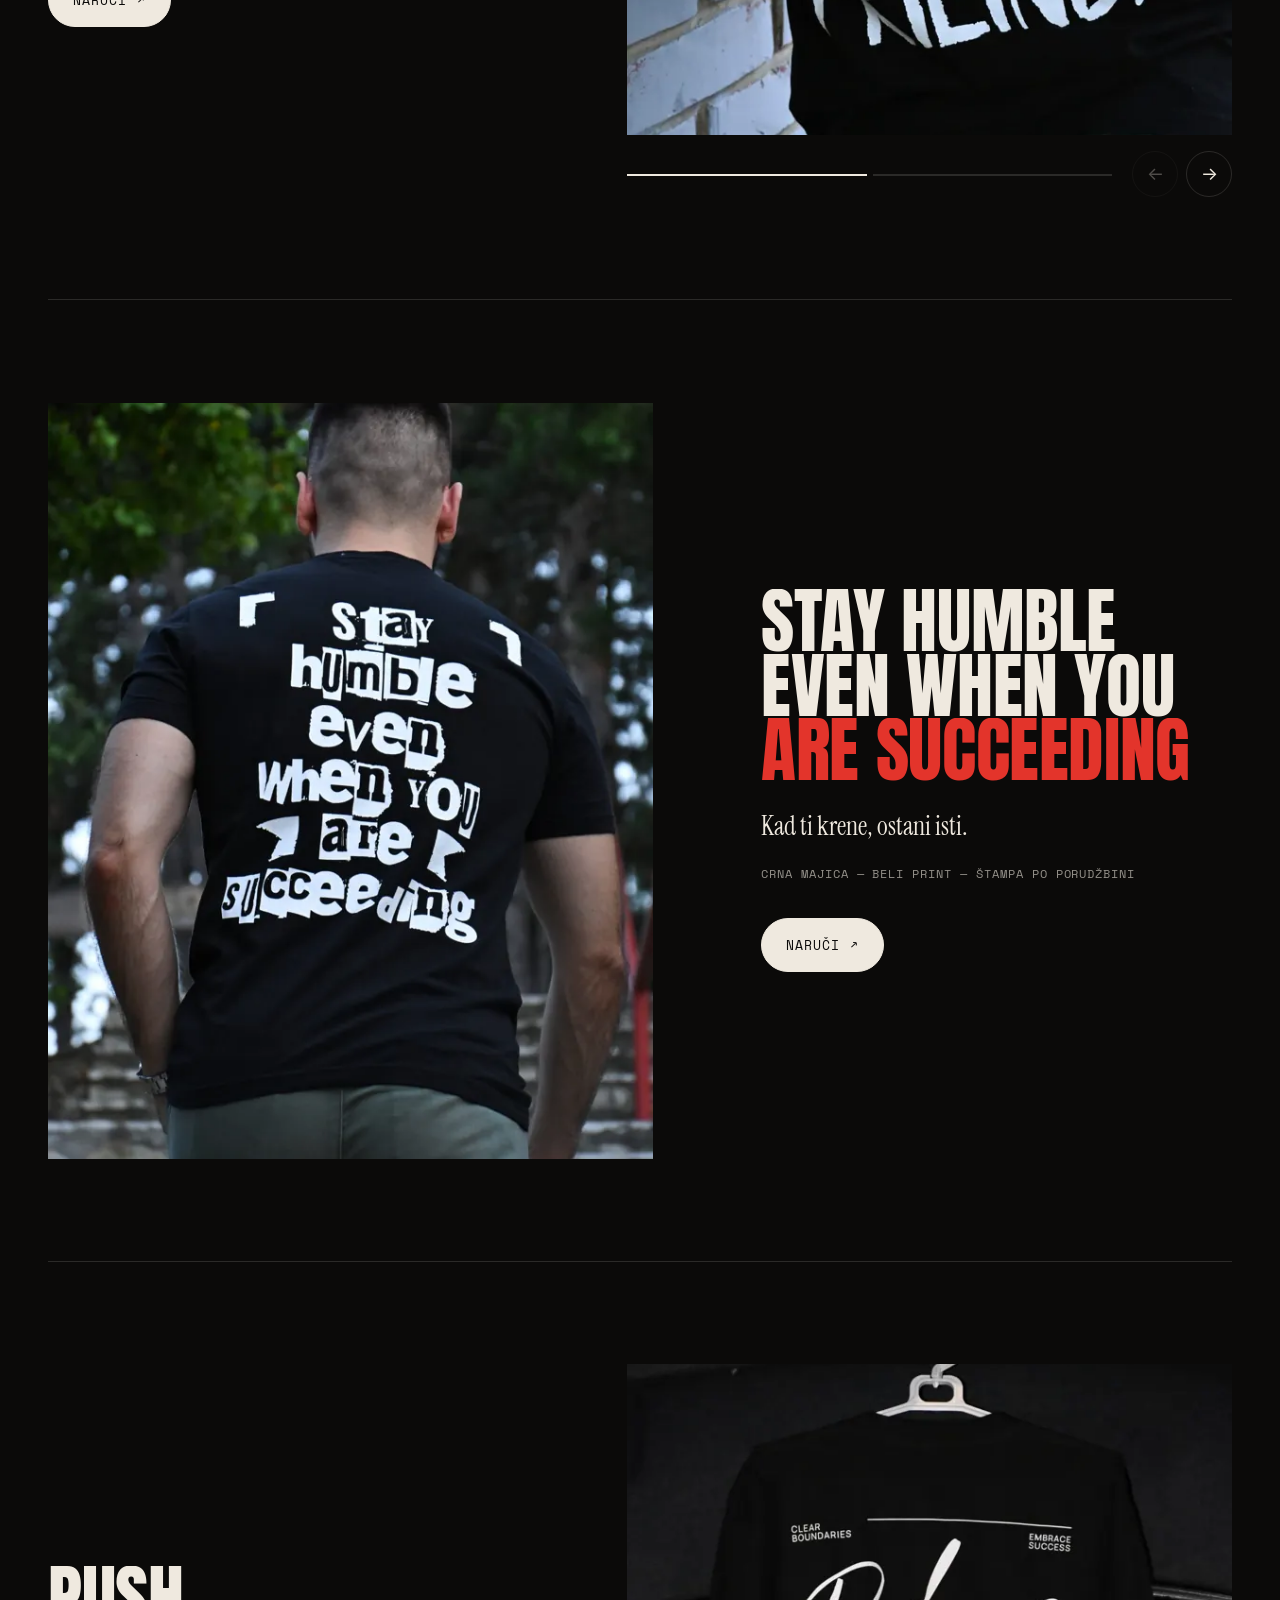
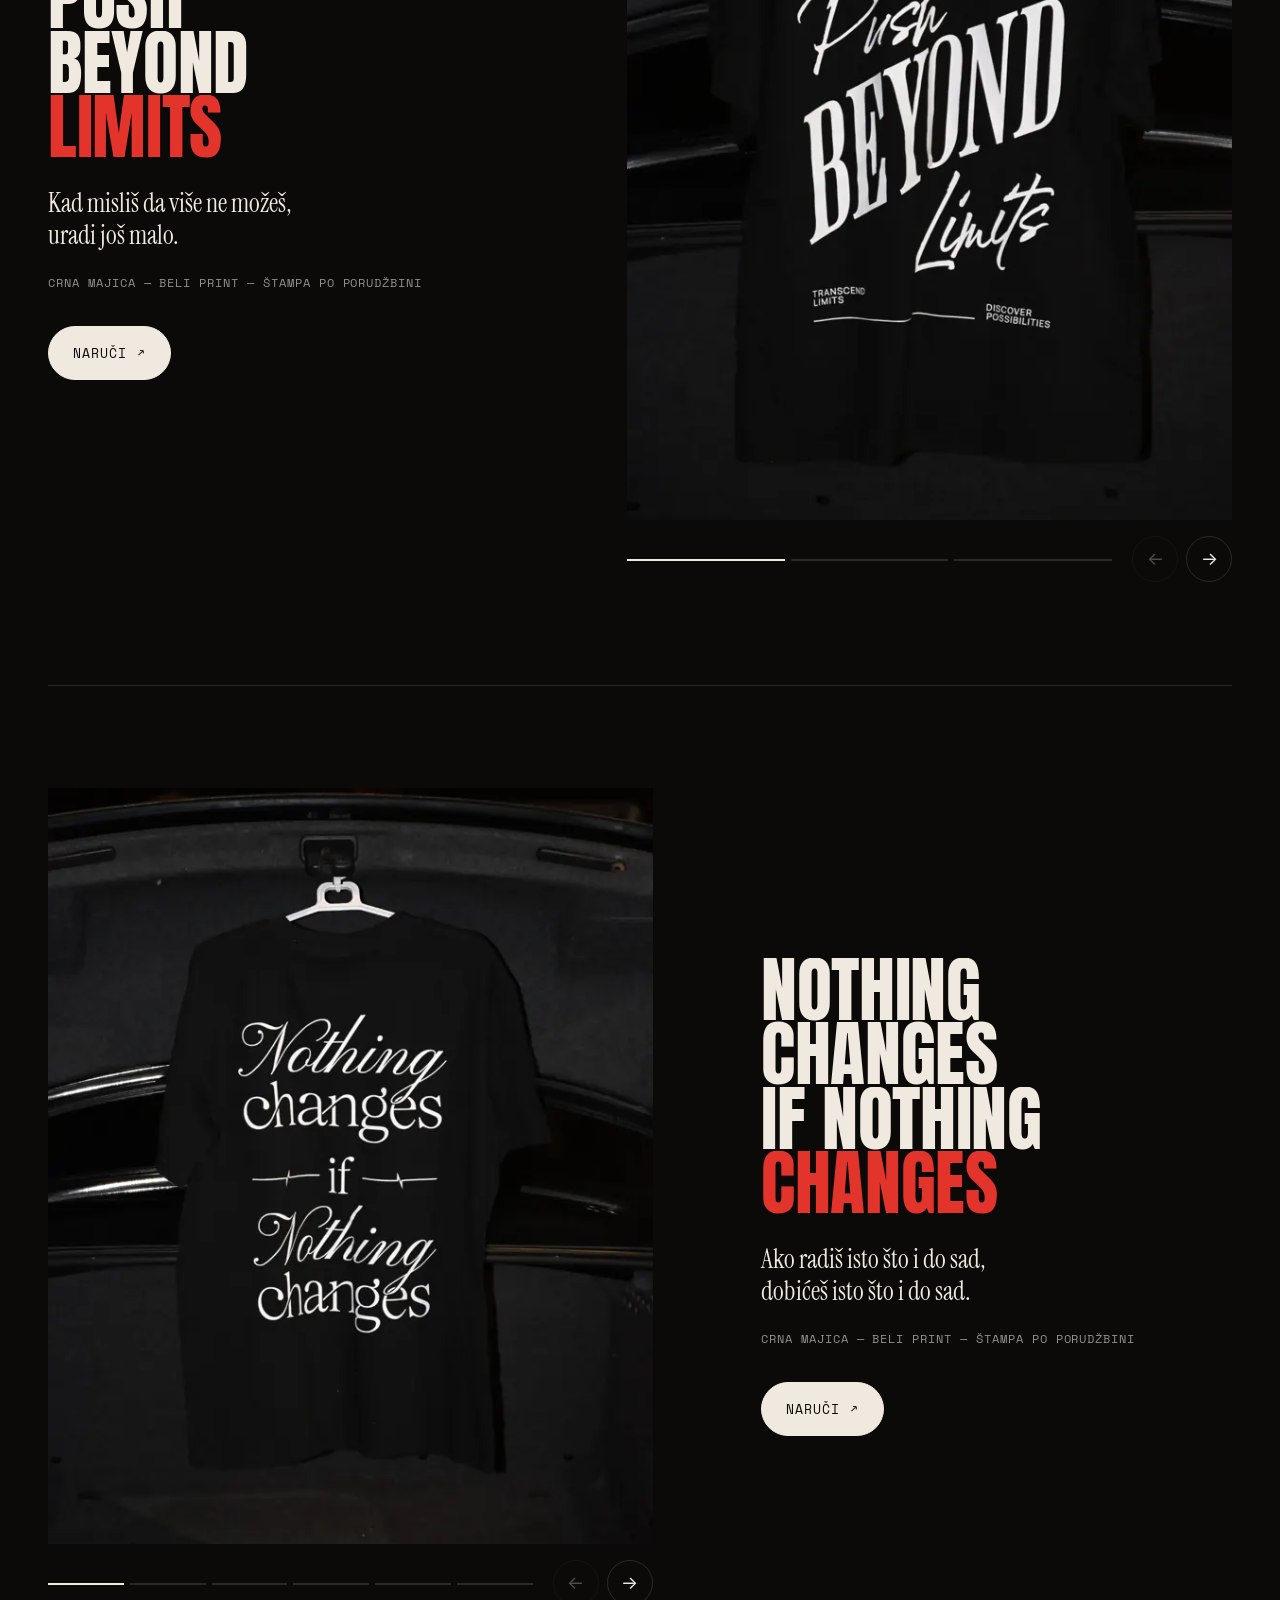
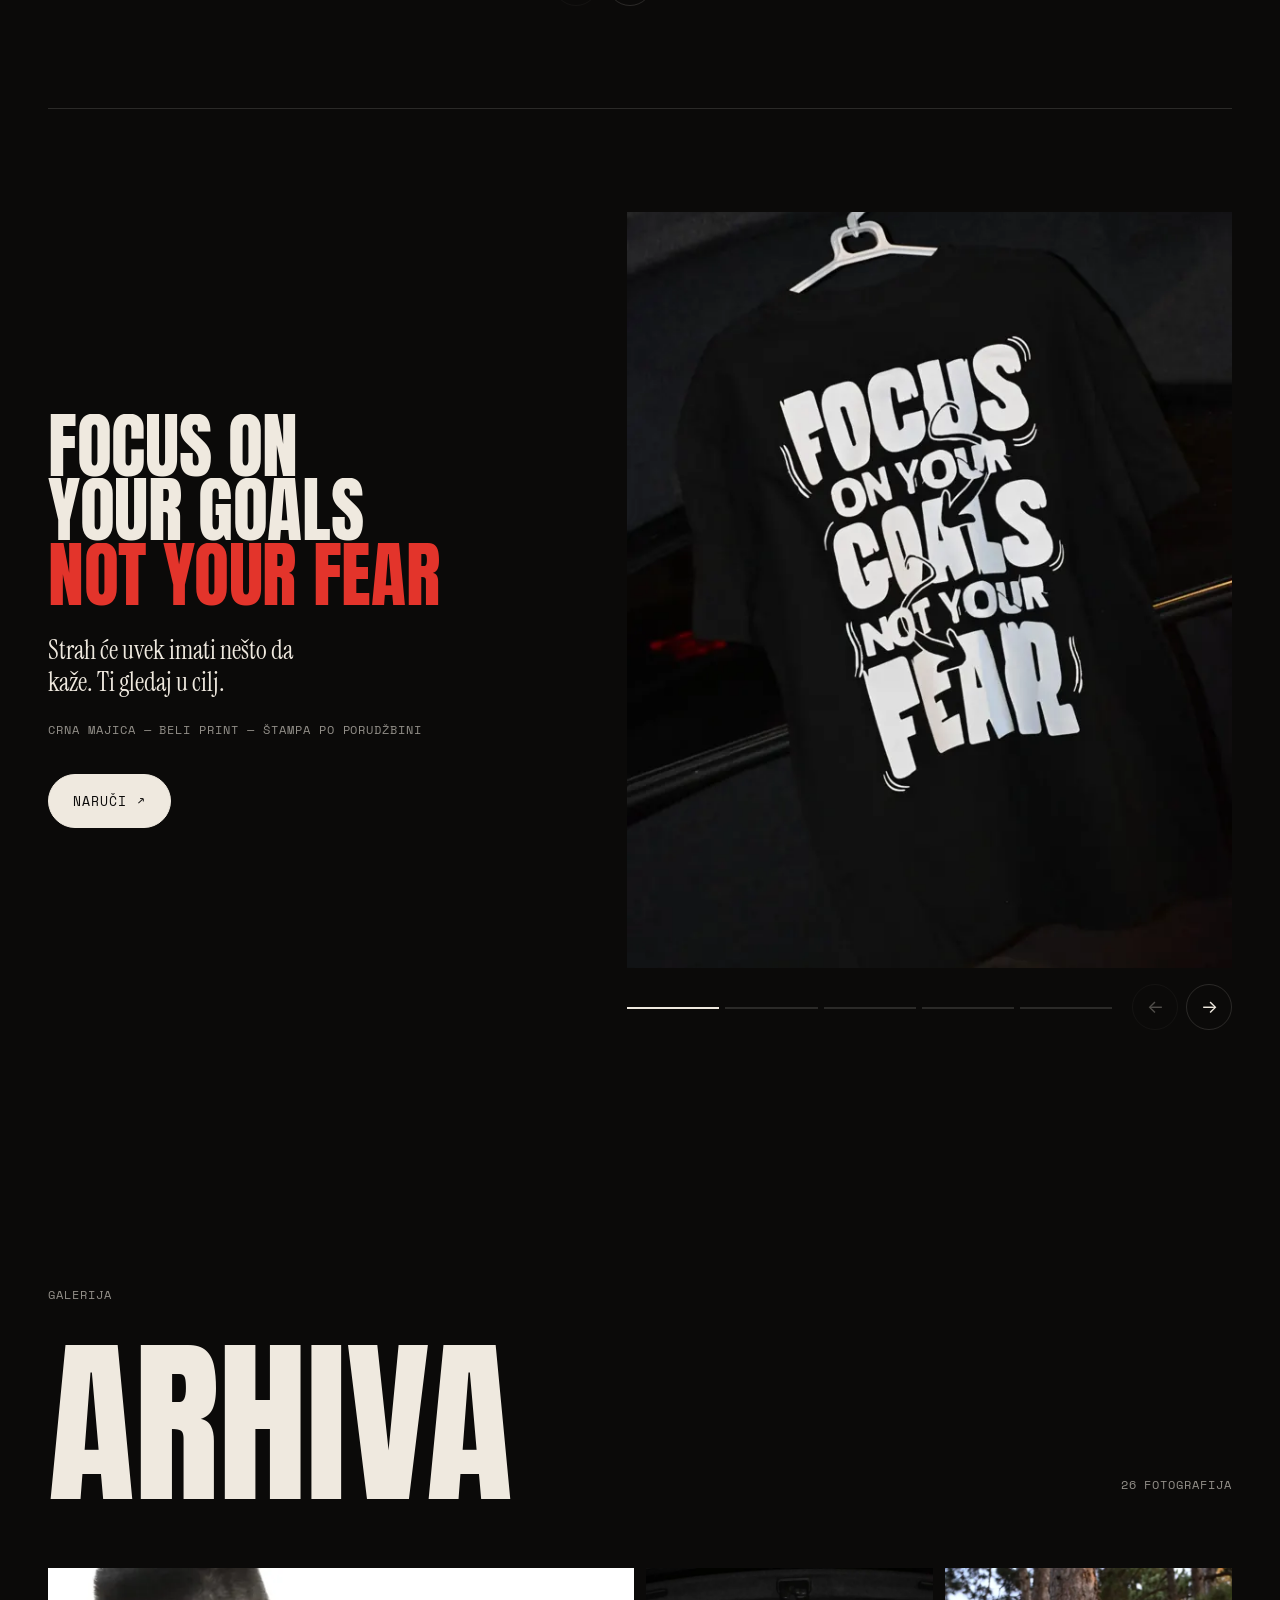
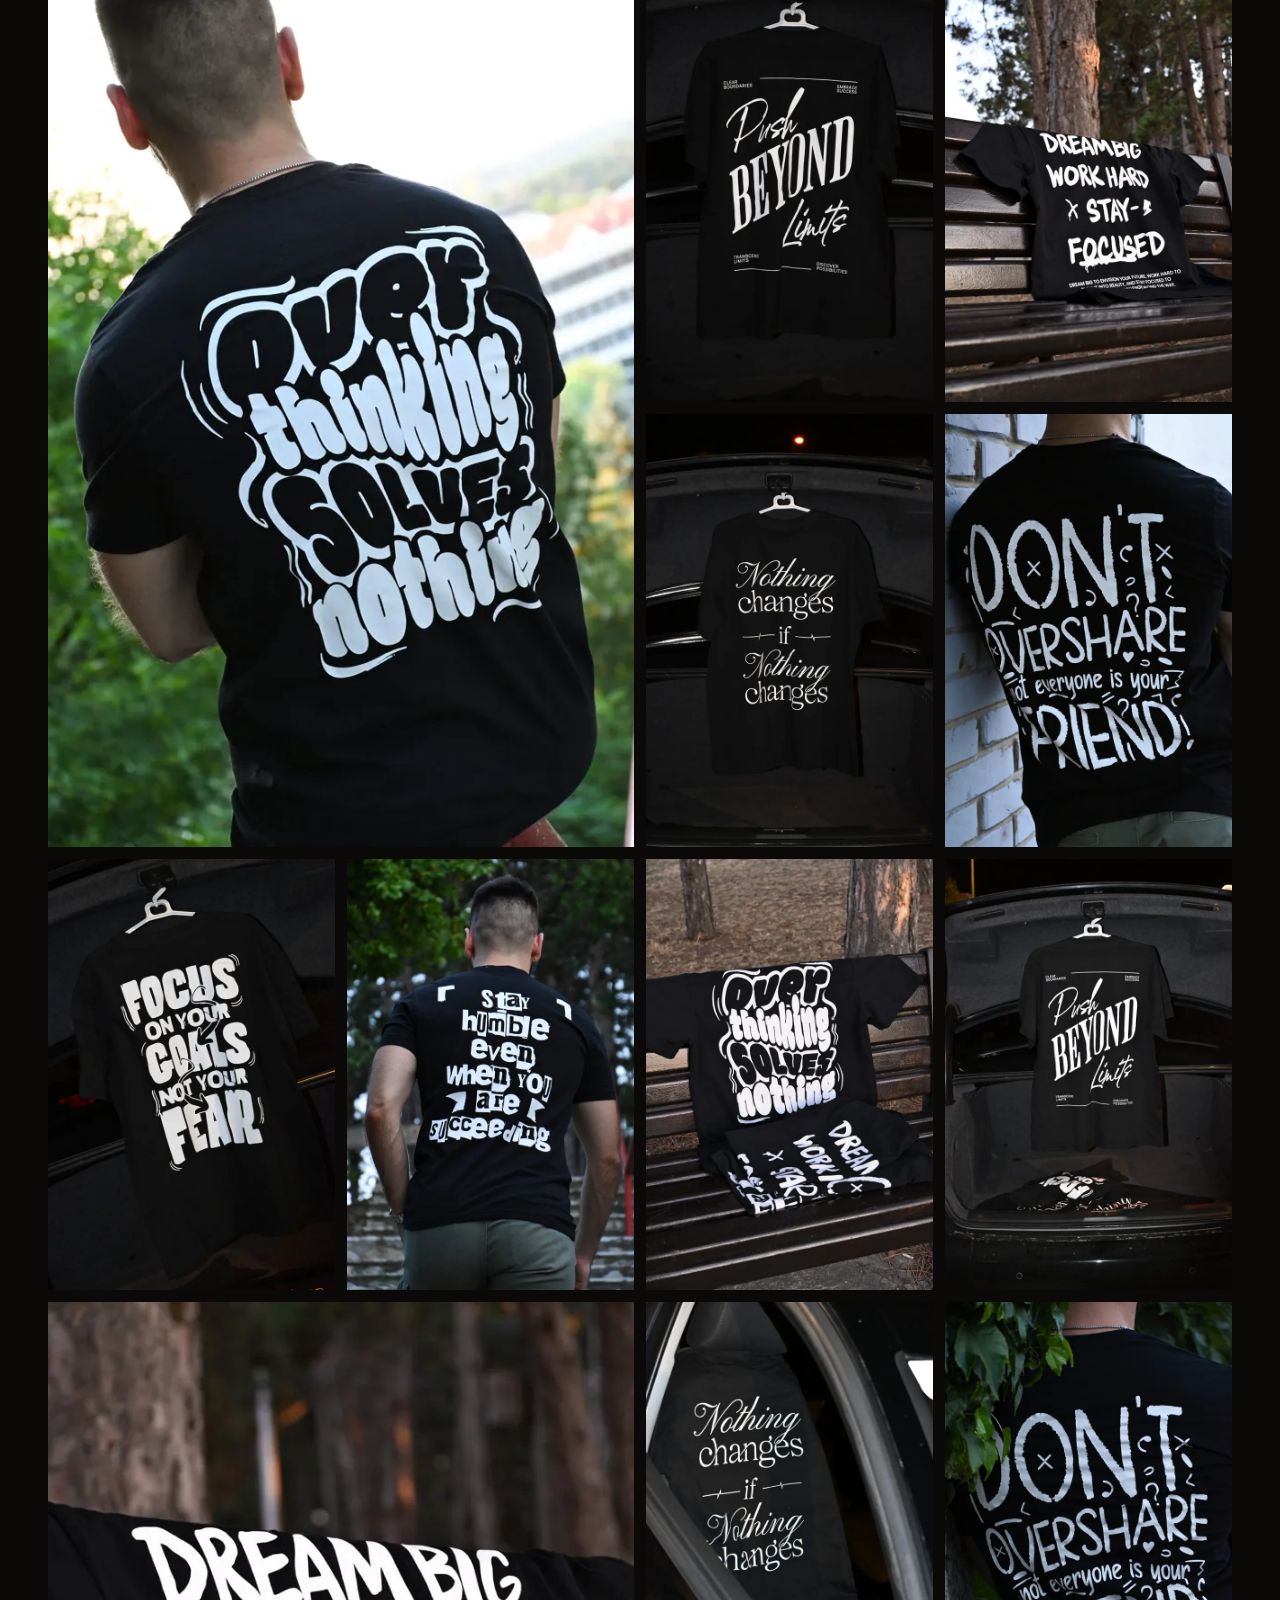
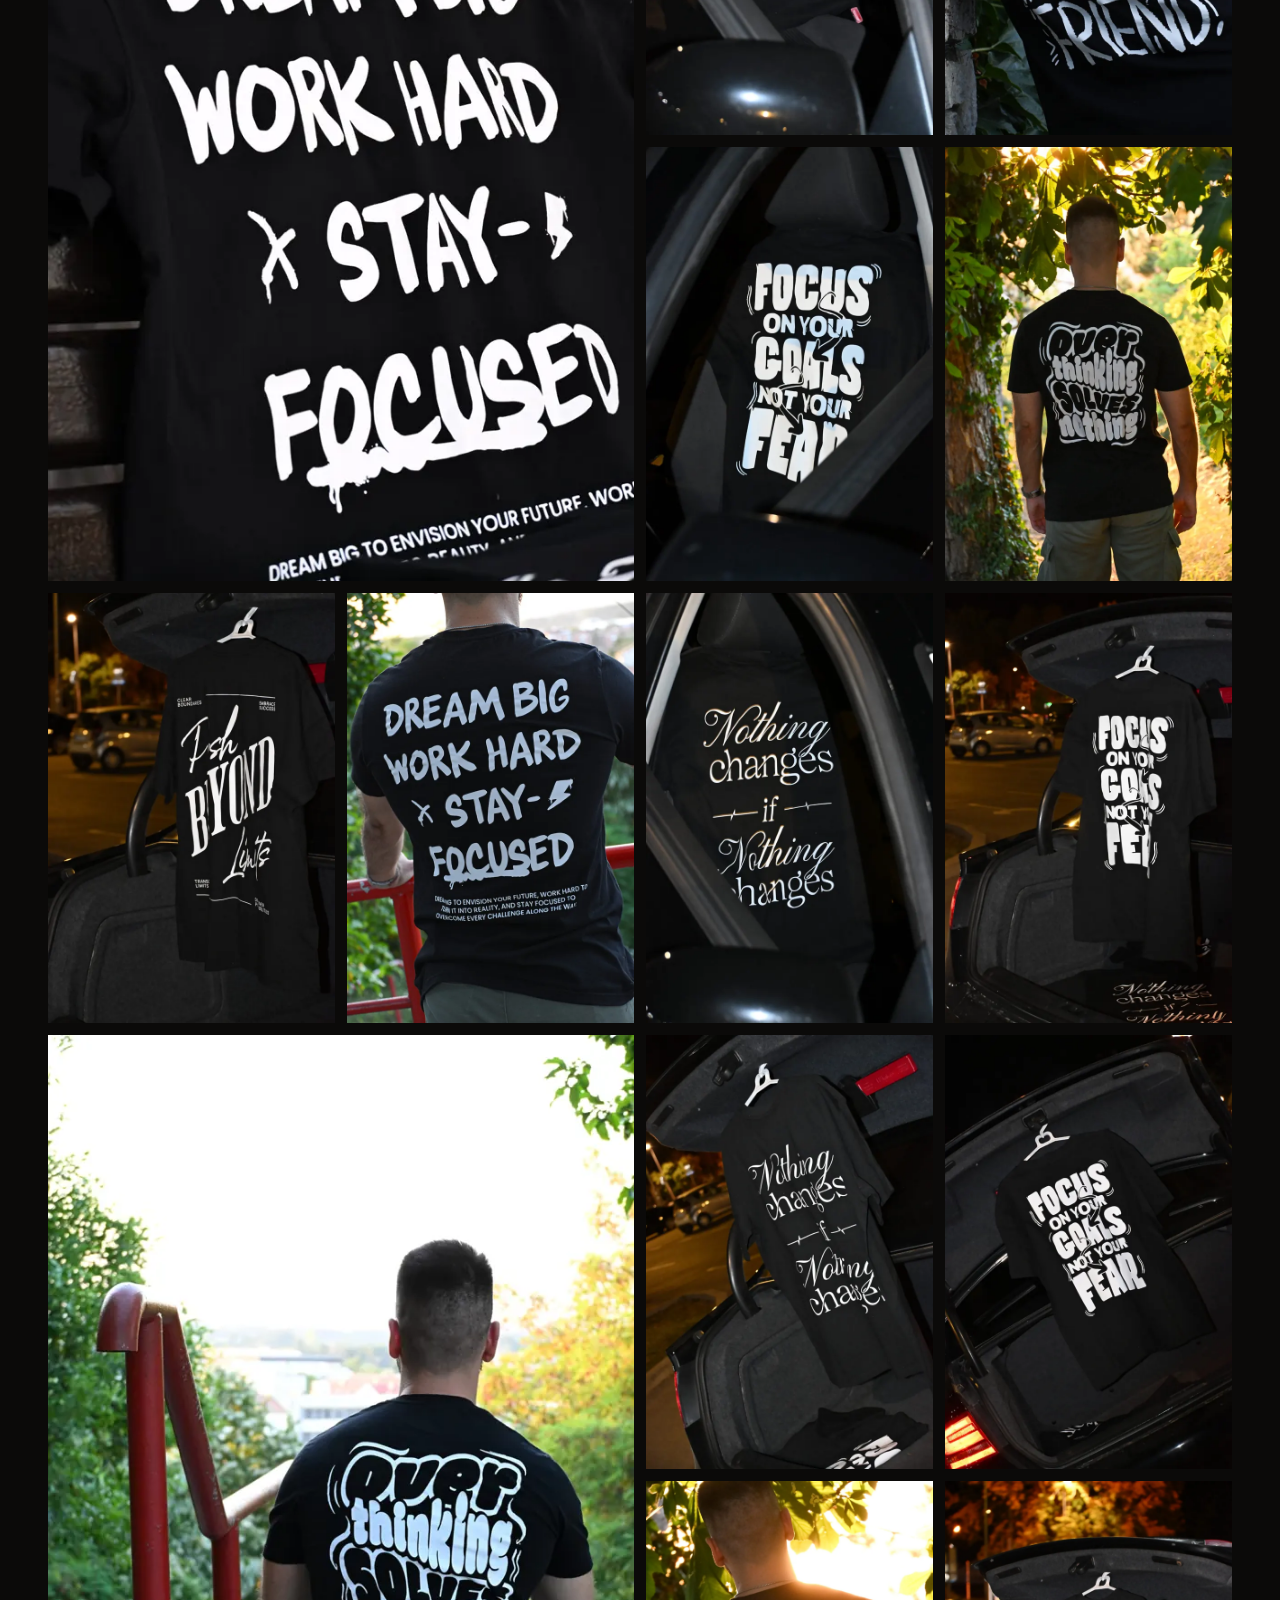
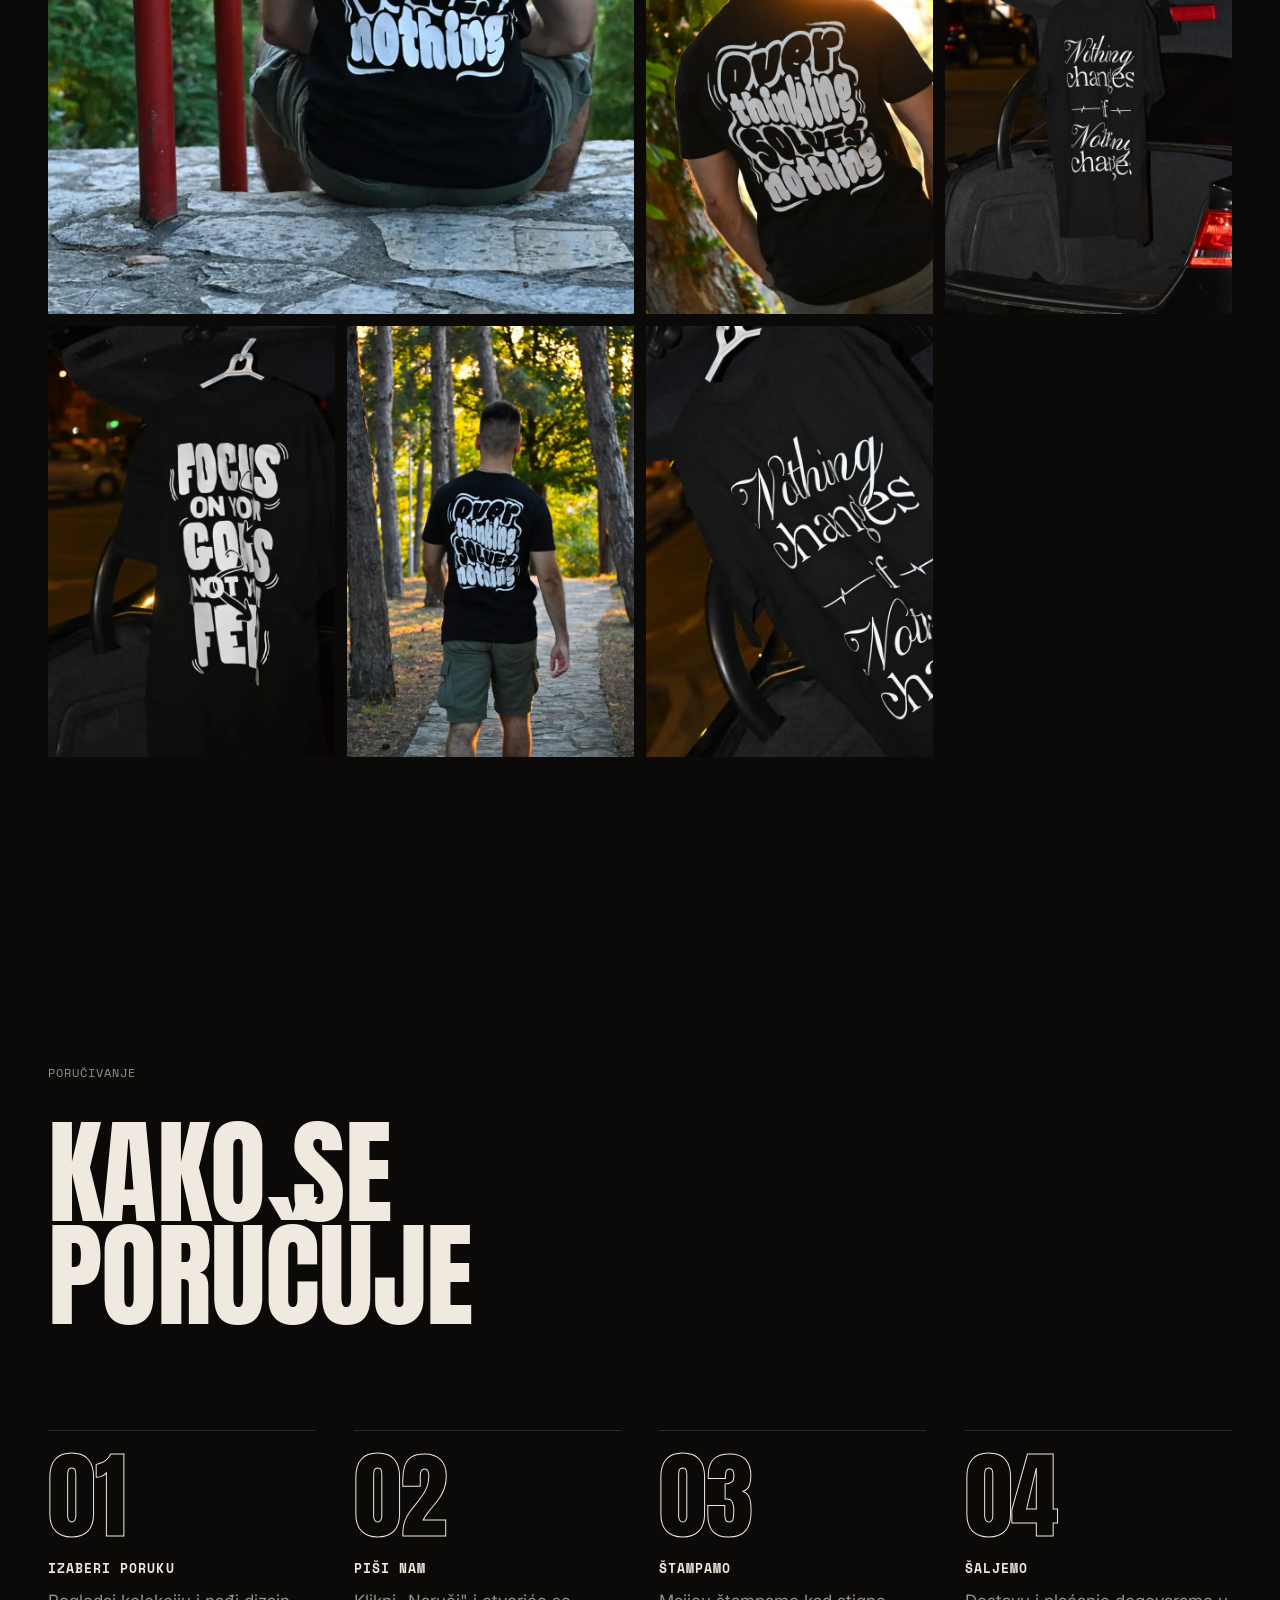
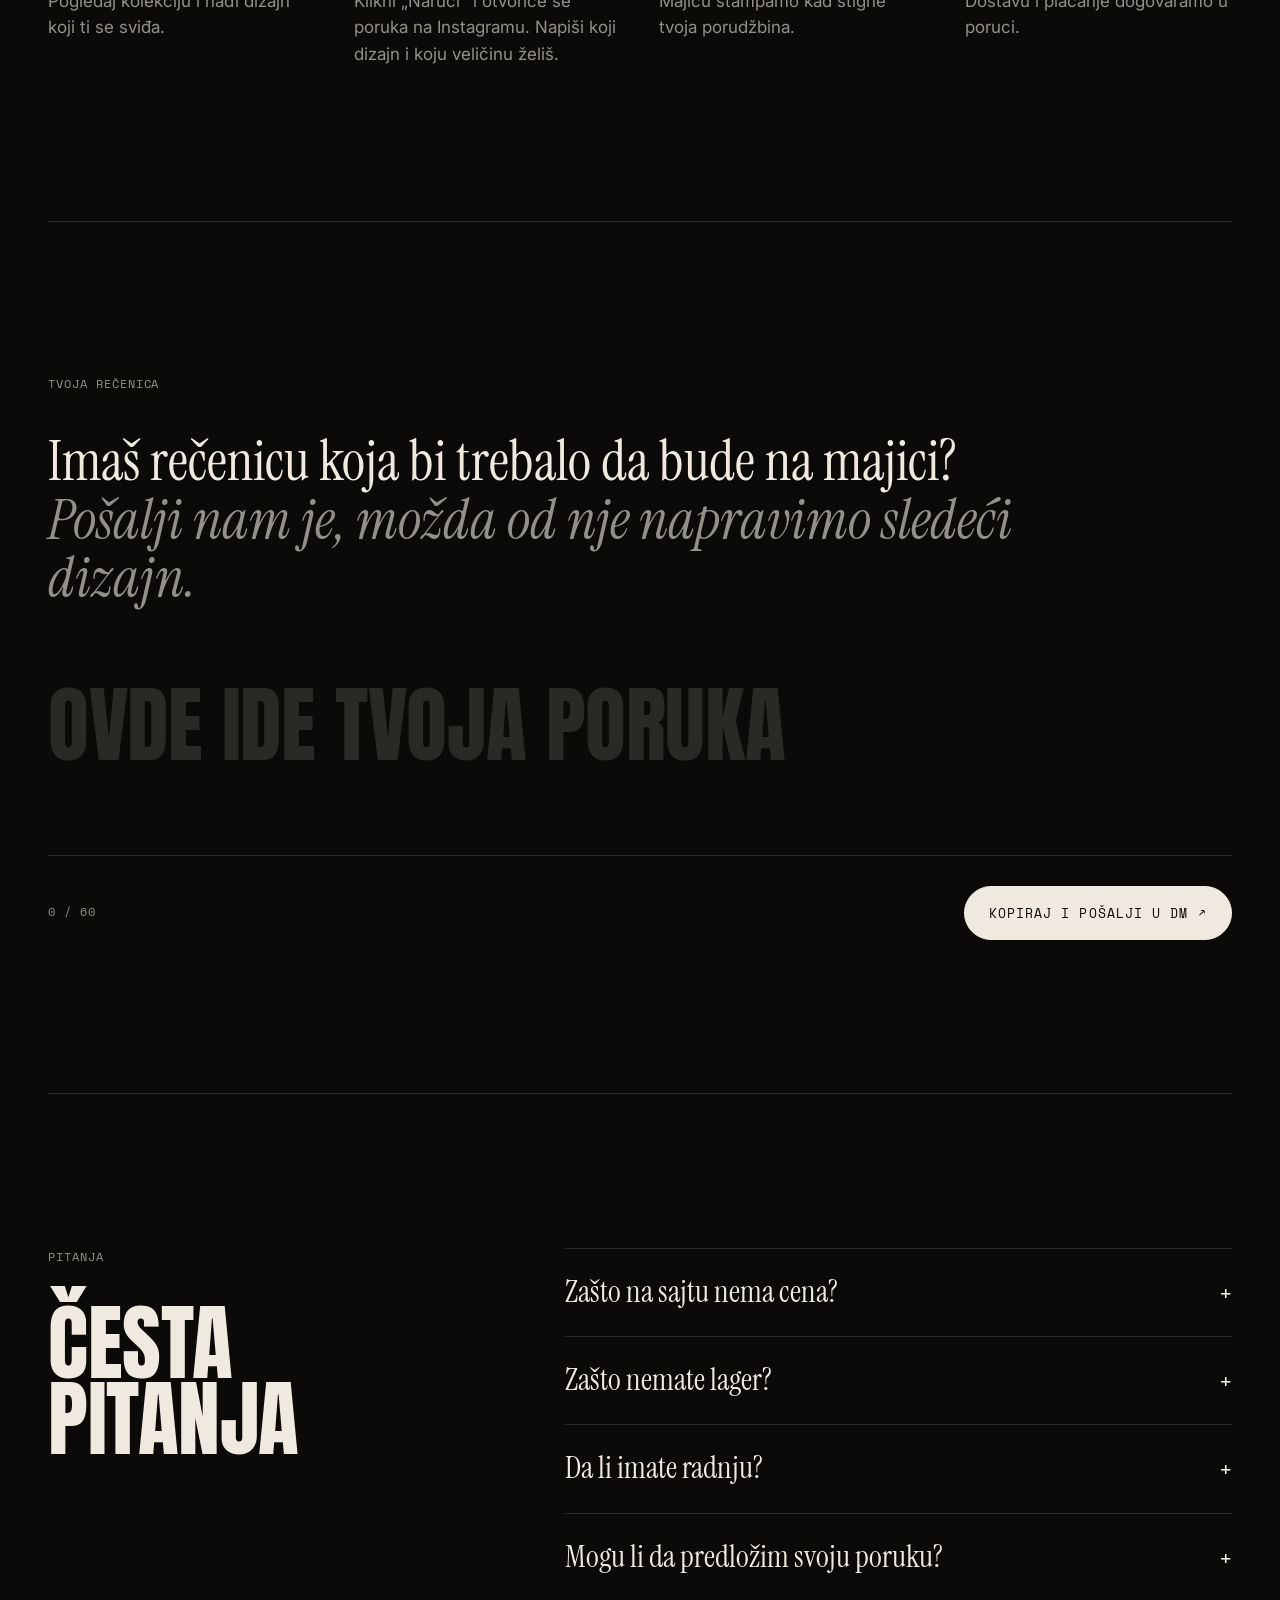
==== commit 8a4328f4: "Animation fix; Scroll fix; Hamburger menu" ====
--- a/docs/index.html
+++ b/docs/index.html
@@ -35,9 +35,30 @@
         <a href="#porucivanje">Poručivanje</a>
         <a href="#faq">Pitanja</a>
       </nav>
-      <a class="header__cta js-ig" href="#" target="_blank" rel="noopener">Piši nam <span aria-hidden="true">↗</span></a>
+      <div class="header__right">
+        <a class="header__cta js-ig" href="#" target="_blank" rel="noopener">Piši nam <span aria-hidden="true">↗</span></a>
+        <button type="button" class="burger js-burger" aria-label="Otvori meni" aria-expanded="false" aria-controls="menu">
+          <span></span><span></span>
+        </button>
+      </div>
     </div>
   </header>
+
+  <!-- Meni za manje ekrane (do 1024px), otvara se na hamburger -->
+  <nav class="menu js-menu" id="menu" aria-label="Meni" inert>
+    <div class="wrap menu__inner">
+      <ul class="menu__list">
+        <li><a href="#kolekcija">Kolekcija</a></li>
+        <li><a href="#galerija">Galerija</a></li>
+        <li><a href="#porucivanje">Poručivanje</a></li>
+        <li><a href="#faq">Pitanja</a></li>
+      </ul>
+      <div class="menu__foot">
+        <a class="btn btn--accent js-ig-dm" href="#" target="_blank" rel="noopener">Naruči na Instagramu <span aria-hidden="true">↗</span></a>
+        <p class="mono menu__note">Štampa po porudžbini — Srbija</p>
+      </div>
+    </div>
+  </nav>
 
   <main id="top">
     <!-- TRAG SLIKA: veliko DREAM, a iza njega fotografije prate miš -->
--- a/docs/css/style.css
+++ b/docs/css/style.css
@@ -22,6 +22,7 @@
   --gutter: clamp(16px, 4vw, 48px);
   --header-h: 72px;
   --ease: cubic-bezier(.2, .7, .1, 1);
+  --ease-out: cubic-bezier(.23, 1, .32, 1); /* jak ease-out za reakciju na pritisak i kratke UI promene */
 }
 
 body[data-theme="day"] {
@@ -42,7 +43,10 @@
 }
 
 *, *::before, *::after { box-sizing: border-box; }
-html { scroll-behavior: smooth; -webkit-text-size-adjust: 100%; overflow-x: clip; scroll-padding-top: var(--header-h); }
+html {
+  scroll-behavior: smooth; -webkit-text-size-adjust: 100%; overflow-x: clip; scroll-padding-top: var(--header-h);
+  -webkit-tap-highlight-color: transparent; /* bez sivog bleska na dodir; reakciju daje :active */
+}
 body {
   margin: 0;
   background-color: var(--bg);
@@ -56,6 +60,15 @@
 img { display: block; max-width: 100%; }
 a { color: inherit; }
 button { font: inherit; color: inherit; cursor: pointer; }
+/* Kontrole: dodir reaguje odmah, a dugi pritisak ne označava tekst na dugmetu.
+   Običan tekst na sajtu ostaje da može da se označi i kopira. */
+button, .btn, .nav a, .logo, .header__cta, .menu__list a {
+  touch-action: manipulation;
+  -webkit-user-select: none; user-select: none;
+}
+/* Reakcija na pritisak: dugme se malo smanji čim ga dodirneš ili klikneš */
+.btn:active, .header__cta:active, .slider__arrow:active:not(:disabled) { transform: scale(.97); }
+.shot:active { transform: scale(.985); }
 h1, h2, h3, p, figure, ol { margin: 0; }
 ::selection { background: var(--accent); color: var(--ink); }
 
@@ -91,10 +104,50 @@
 .nav { display: flex; gap: clamp(16px, 2.4vw, 36px); }
 .nav a, .header__cta { font-family: var(--f-mono); font-size: 12px; letter-spacing: .08em; text-transform: uppercase; text-decoration: none; }
 .nav a { position: relative; }
-.nav a::after { content: ''; position: absolute; left: 0; right: 0; bottom: -4px; height: 1px; background: currentColor; transform: scaleX(0); transform-origin: right; transition: transform .4s var(--ease); }
-.nav a:hover::after { transform: scaleX(1); transform-origin: left; }
-.header__cta { border: 1px solid currentColor; border-radius: 99px; padding: 8px 14px; transition: background .3s, color .3s; }
-.header__cta:hover { background: #fff; color: #000; }
+.nav a::after { content: ''; position: absolute; left: 0; right: 0; bottom: -4px; height: 1px; background: currentColor; transform: scaleX(0); transform-origin: right; transition: transform .25s var(--ease-out); }
+.header__right { display: flex; align-items: center; gap: 6px; }
+
+/* Hamburger: dve linije koje se pretvore u X */
+.burger { display: none; position: relative; width: 44px; height: 44px; margin-right: -10px; padding: 0; border: 0; background: none; color: inherit; }
+.burger span { position: absolute; left: 11px; right: 11px; height: 1.5px; background: currentColor; transition: transform .25s var(--ease-out); }
+.burger span:nth-child(1) { top: 18px; }
+.burger span:nth-child(2) { top: 25px; }
+.menu-open .burger span:nth-child(1) { transform: translateY(3.5px) rotate(45deg); }
+.menu-open .burger span:nth-child(2) { transform: translateY(-3.5px) rotate(-45deg); }
+
+/* Meni preko celog ekrana. Otvara se kao zavesa odozgo (400ms), zatvara brže (200ms). */
+.menu {
+  position: fixed; inset: 0; z-index: 40;
+  background: var(--ink); color: var(--cream);
+  visibility: hidden; clip-path: inset(0 0 100% 0);
+  transition: clip-path .2s var(--ease-out), visibility 0s .2s;
+}
+.menu.is-open { visibility: visible; clip-path: inset(0 0 0 0); transition: clip-path .4s var(--ease-out), visibility 0s; }
+.menu__inner {
+  height: 100%; display: flex; flex-direction: column; justify-content: space-between; gap: 32px;
+  padding-top: calc(var(--header-h) + 24px); padding-bottom: calc(28px + env(safe-area-inset-bottom, 0px));
+  overflow-y: auto;
+}
+.menu__list { list-style: none; margin: 0; padding: 0; }
+.menu__list li { border-bottom: 1px solid rgba(239, 233, 223, .14); }
+.menu__list a {
+  display: block; padding: 10px 0; text-decoration: none;
+  font-family: var(--f-display); text-transform: uppercase; font-size: clamp(48px, 13vw, 92px); line-height: 1;
+  opacity: 0; transform: translateY(16px);
+  transition: opacity .2s ease, transform .2s var(--ease-out), color .2s ease;
+}
+/* Stavke ulaze jedna za drugom, sa 40ms razmaka */
+.menu.is-open .menu__list a { opacity: 1; transform: none; transition: opacity .35s ease, transform .35s var(--ease-out), color .2s ease; }
+.menu.is-open .menu__list li:nth-child(1) a { transition-delay: .08s; }
+.menu.is-open .menu__list li:nth-child(2) a { transition-delay: .12s; }
+.menu.is-open .menu__list li:nth-child(3) a { transition-delay: .16s; }
+.menu.is-open .menu__list li:nth-child(4) a { transition-delay: .2s; }
+.menu__list a:active { color: var(--red); }
+.menu__foot { display: flex; flex-direction: column; align-items: flex-start; gap: 18px; }
+.menu__note { color: rgba(239, 233, 223, .6); }
+html.menu-open { overflow: hidden; }
+
+.header__cta { border: 1px solid currentColor; border-radius: 99px; padding: 8px 14px; transition: background .2s ease, color .2s ease, transform .16s var(--ease-out); }
 
 /* ---------- HERO ----------
    Slika ide preko celog ekrana, a tekst u njoj stoji na ivicama kontejnera (--edge). */
@@ -148,13 +201,13 @@
 .trail__img {
   position: absolute; left: -999px; top: -999px;
   width: clamp(170px, 19vw, 300px); aspect-ratio: 2 / 3; object-fit: cover;
-  opacity: 0; will-change: transform, opacity; box-shadow: 0 30px 60px rgba(0,0,0,.5);
+  opacity: 0; box-shadow: 0 30px 60px rgba(0,0,0,.5);
 }
 .trail__img.go { animation: trailPop 1.8s cubic-bezier(.2, .7, .2, 1) both; }
 .trail__img.still { opacity: 1; transform: rotate(var(--r, 0deg)); }
 /* Slika nikad nije providna: iskoči, stoji, pa je ivica „preseče" odozdo nagore */
 @keyframes trailPop {
-  0% { opacity: 0; transform: scale(.7) rotate(var(--r, 0deg)); clip-path: inset(0 0 0 0); }
+  0% { opacity: 0; transform: scale(.9) rotate(var(--r, 0deg)); clip-path: inset(0 0 0 0); }
   4% { opacity: 1; }
   10% { transform: scale(1) rotate(var(--r, 0deg)); }
   80% { clip-path: inset(0 0 0 0); }
@@ -182,7 +235,6 @@
 }
 .trail__line { font-size: clamp(24px, 2.2vw, 30px); line-height: 1.1; max-width: 13em; }
 .btn.btn--accent { background: var(--red); border-color: var(--red); color: #fff; }
-.btn.btn--accent:hover { background: var(--cream); border-color: var(--cream); color: var(--ink); }
 
 /* ---------- INTRO (novi hero) ---------- */
 .intro-wrap { padding-top: var(--header-h); }
@@ -250,19 +302,34 @@
 .design__meta { color: var(--muted); margin-top: 22px; }
 .design__actions { margin-top: 34px; }
 
-.viewer { position: relative; height: min(84vh, 900px); aspect-ratio: 4 / 5; max-width: 100%; overflow: hidden; background: var(--surface); margin-left: auto; cursor: zoom-in; }
-.design:nth-child(even) .viewer { margin-left: 0; margin-right: auto; }
-.viewer img { position: absolute; inset: 0; width: 100%; height: 100%; object-fit: cover; transition: opacity .6s var(--ease), transform 1.4s var(--ease); }
-.viewer img.is-leaving { opacity: 0; }
-.viewer:hover img { transform: scale(1.025); }
-.viewer__count { position: absolute; z-index: 2; top: 14px; left: 14px; background: rgba(0,0,0,.55); color: #fff; padding: 6px 10px; backdrop-filter: blur(6px); }
-.thumbs { display: flex; gap: 8px; margin-top: 10px; justify-content: flex-end; overflow-x: auto; scrollbar-width: none; }
-.design:nth-child(even) .thumbs { justify-content: flex-start; }
-.thumbs::-webkit-scrollbar { display: none; }
-.thumb { flex: 0 0 auto; width: 62px; aspect-ratio: 2 / 3; padding: 0; border: 0; background: var(--surface); opacity: .5; transition: opacity .3s, outline-color .3s; outline: 1px solid transparent; outline-offset: 3px; }
-.thumb img { width: 100%; height: 100%; object-fit: cover; }
-.thumb:hover { opacity: .85; }
-.thumb.is-active { opacity: 1; outline-color: var(--accent); }
+/* ---------- SLAJDER ---------- */
+/* Širina proizlazi iz visine ekrana (slika 4:5), da cela slika stane na ekran */
+.slider { width: min(100%, calc(min(84vh, 900px) * .8)); margin-left: auto; }
+.design:nth-child(even) .slider { margin-left: 0; margin-right: auto; }
+.slider__track {
+  display: flex; gap: 0; overflow-x: auto; overscroll-behavior-x: contain;
+  scroll-snap-type: x mandatory; scrollbar-width: none;
+  cursor: grab; outline: none;
+}
+.slider__track::-webkit-scrollbar { display: none; }
+.slider__track:focus-visible { outline: 1px solid var(--accent); outline-offset: 4px; }
+.slider__track.is-dragging { scroll-snap-type: none; cursor: grabbing; user-select: none; }
+.slide { flex: 0 0 100%; aspect-ratio: 4 / 5; margin: 0; scroll-snap-align: start; overflow: hidden; background: var(--surface); }
+.slide img { width: 100%; height: 100%; object-fit: cover; pointer-events: none; user-select: none; -webkit-user-drag: none; }
+
+.slider__ui { display: flex; align-items: center; gap: 20px; margin-top: 16px; }
+/* Crtice: popunjene do trenutne slike, kao na Instagram storijima */
+.slider__bars { flex: 1; display: flex; gap: 6px; }
+.bar { flex: 1; height: 18px; padding: 0; border: 0; background: none; position: relative; cursor: pointer; }
+.bar::before { content: ''; position: absolute; left: 0; right: 0; top: 50%; height: 2px; background: var(--line); transition: background .2s ease; }
+.bar.is-on::before { background: var(--fg); }
+.slider__arrows { display: flex; gap: 8px; }
+.slider__arrow {
+  width: 46px; height: 46px; border-radius: 50%; border: 1px solid var(--line); background: transparent;
+  font-size: 18px; line-height: 1; display: grid; place-items: center;
+  transition: background .2s ease, color .2s ease, border-color .2s ease, opacity .2s ease, transform .16s var(--ease-out);
+}
+.slider__arrow:disabled { opacity: .3; cursor: default; }
 
 /* ---------- DUGMAD ---------- */
 .btn {
@@ -270,27 +337,25 @@
   padding: 16px 24px; border-radius: 99px; border: 1px solid var(--fg);
   background: var(--fg); color: var(--bg);
   font-family: var(--f-mono); font-size: 13px; letter-spacing: .08em; text-transform: uppercase; text-decoration: none;
-  transition: background .3s, color .3s, transform .3s var(--ease);
-}
-.btn:hover { background: var(--accent); border-color: var(--accent); color: var(--ink); transform: translateY(-2px); }
+  transition: background .2s ease, border-color .2s ease, color .2s ease, transform .16s var(--ease-out);
+}
 .btn--light { background: transparent; color: var(--fg); }
 
 /* ---------- LOOKBOOK ---------- */
 .lookbook__head { margin-bottom: clamp(32px, 5vw, 64px); }
 .masonry { display: grid; grid-template-columns: repeat(4, minmax(0, 1fr)); grid-auto-flow: dense; gap: 12px; }
-.shot { position: relative; display: block; width: 100%; margin: 0; padding: 0; border: 0; background: var(--surface); overflow: hidden; cursor: zoom-in; }
-.shot img { width: 100%; height: 100%; aspect-ratio: 2 / 3; object-fit: cover; transition: transform 1s var(--ease); }
+.shot { position: relative; display: block; width: 100%; margin: 0; padding: 0; border: 0; background: var(--surface); overflow: hidden; cursor: zoom-in; transition: transform .16s var(--ease-out); }
+.shot img { width: 100%; height: 100%; aspect-ratio: 2 / 3; object-fit: cover; transition: transform .6s var(--ease-out); }
 .shot.is-big { grid-column: span 2; grid-row: span 2; }
-.shot__cap { position: absolute; inset: auto 0 0 0; padding: 40px 14px 12px; text-align: left; color: #fff; background: linear-gradient(transparent, rgba(0,0,0,.75)); transform: translateY(100%); transition: transform .5s var(--ease); }
-.shot:hover img, .shot:focus-visible img { transform: scale(1.04); }
-.shot:hover .shot__cap, .shot:focus-visible .shot__cap { transform: none; }
+.shot__cap { position: absolute; inset: auto 0 0 0; padding: 40px 14px 12px; text-align: left; color: #fff; background: linear-gradient(transparent, rgba(0,0,0,.75)); transform: translateY(100%); transition: transform .3s var(--ease-out); }
+.shot:focus-visible img { transform: scale(1.04); }
+.shot:focus-visible .shot__cap { transform: none; }
 
 /* ---------- PORUČIVANJE ---------- */
 .order__title { font-size: clamp(64px, 9vw, 150px); }
 .steps { list-style: none; padding: 0; display: grid; grid-template-columns: repeat(4, 1fr); gap: clamp(20px, 3vw, 40px); margin-top: clamp(56px, 8vw, 110px); }
 .steps li { border-top: 1px solid var(--line); padding-top: 22px; }
-.steps__n { display: block; font-size: clamp(72px, 7.5vw, 120px); color: transparent; -webkit-text-stroke: 1px var(--fg); margin-bottom: 18px; transition: color .4s, -webkit-text-stroke-color .4s; }
-.steps li:hover .steps__n { color: var(--accent); -webkit-text-stroke-color: var(--accent); }
+.steps__n { display: block; font-size: clamp(72px, 7.5vw, 120px); color: transparent; -webkit-text-stroke: 1px var(--fg); margin-bottom: 18px; transition: color .25s ease, -webkit-text-stroke-color .25s ease; }
 .steps h3 { font-family: var(--f-mono); font-size: 13px; text-transform: uppercase; letter-spacing: .08em; margin-bottom: 10px; }
 .steps p { color: var(--muted); }
 
@@ -313,7 +378,7 @@
 .faq__list details:last-child { border-bottom: 1px solid var(--line); }
 .faq__list summary { list-style: none; cursor: pointer; display: flex; justify-content: space-between; align-items: center; gap: 20px; padding: 26px 0; font-family: var(--f-serif); font-size: clamp(24px, 2.4vw, 34px); line-height: 1.15; }
 .faq__list summary::-webkit-details-marker { display: none; }
-.faq__list summary::after { content: '+'; font-family: var(--f-mono); font-size: 22px; transition: transform .4s var(--ease), color .3s; }
+.faq__list summary::after { content: '+'; font-family: var(--f-mono); font-size: 22px; transition: transform .25s var(--ease-out), color .2s ease; }
 .faq__list details[open] summary::after { transform: rotate(45deg); color: var(--accent); }
 .faq__list details p { color: var(--muted); padding: 0 0 28px; max-width: 52ch; }
 
@@ -335,21 +400,42 @@
 .lightbox img { max-height: calc(100dvh - 140px); max-width: 100%; object-fit: contain; }
 .lightbox figcaption { color: rgba(239,233,223,.7); text-align: center; }
 .lightbox__close { position: absolute; top: 20px; right: var(--gutter); background: none; border: 0; padding: 8px; }
-.lightbox__nav { background: none; border: 0; font-size: 28px; height: 100%; opacity: .7; transition: opacity .2s; }
-.lightbox__nav:hover { opacity: 1; }
+.lightbox__nav { background: none; border: 0; font-size: 28px; height: 100%; opacity: .7; transition: opacity .2s ease; }
 @keyframes fadeIn { from { opacity: 0; } }
 
 /* ---------- TOAST ---------- */
-.toast { position: fixed; z-index: 120; left: 50%; bottom: 24px; transform: translate(-50%, calc(100% + 40px)); visibility: hidden; background: var(--cream); color: var(--ink); padding: 14px 20px; border-radius: 99px; transition: transform .5s var(--ease), visibility 0s .5s; max-width: calc(100vw - 32px); text-align: center; box-shadow: 0 10px 30px rgba(0,0,0,.3); }
-.toast.is-on { transform: translate(-50%, 0); visibility: visible; transition: transform .5s var(--ease), visibility 0s; }
+.toast { position: fixed; z-index: 120; left: 50%; bottom: 24px; transform: translate(-50%, calc(100% + 40px)); visibility: hidden; background: var(--cream); color: var(--ink); padding: 14px 20px; border-radius: 99px; transition: transform .2s var(--ease-out), visibility 0s .2s; max-width: calc(100vw - 32px); text-align: center; box-shadow: 0 10px 30px rgba(0,0,0,.3); }
+/* Pojavljuje se za 300ms, nestaje brže (200ms) */
+.toast.is-on { transform: translate(-50%, 0); visibility: visible; transition: transform .3s var(--ease-out), visibility 0s; }
 
 /* ---------- REVEAL ---------- */
 .reveal { opacity: 0; transform: translateY(28px); transition: opacity 1s var(--ease), transform 1s var(--ease); }
 .reveal.in { opacity: 1; transform: none; }
 
+/* ---------- HOVER (samo miš) ----------
+   Na telefonu dodir „zalepi" hover dok ne dodirneš nešto drugo, pa svi hover efekti važe samo za miš.
+   Na telefonu reakciju daje :active (pritisak). */
+@media (hover: hover) and (pointer: fine) {
+  .nav a:hover::after { transform: scaleX(1); transform-origin: left; }
+  .header__cta:hover { background: #fff; color: #000; }
+  .btn:hover { background: var(--accent); border-color: var(--accent); color: var(--ink); }
+  .btn.btn--accent:hover { background: var(--cream); border-color: var(--cream); color: var(--ink); }
+  .bar:hover::before { background: var(--accent); }
+  .slider__arrow:hover:not(:disabled) { background: var(--fg); color: var(--bg); border-color: var(--fg); }
+  .shot:hover img { transform: scale(1.04); }
+  .shot:hover .shot__cap { transform: none; }
+  .steps li:hover .steps__n { color: var(--accent); -webkit-text-stroke-color: var(--accent); }
+  .lightbox__nav:hover { opacity: 1; }
+  .menu__list a:hover { color: var(--red); }
+}
+
 /* ---------- RESPONSIVE ---------- */
+@media (min-width: 1025px) {
+  .menu { display: none; }
+}
 @media (max-width: 1024px) {
   .nav { display: none; }
+  .burger { display: block; }
   .steps { grid-template-columns: 1fr 1fr; }
   .design__quote { font-size: clamp(44px, 7vw, 80px); }
 }
@@ -380,9 +466,12 @@
   .design { grid-template-columns: minmax(0, 1fr); row-gap: 28px; }
   .design__text, .design:nth-child(even) .design__text { grid-column: 1; grid-row: 1; }
   .design__media, .design:nth-child(even) .design__media { grid-column: 1; grid-row: 2; }
-  .viewer, .design:nth-child(even) .viewer { height: auto; width: 100%; margin: 0; }
-  .thumbs, .design:nth-child(even) .thumbs { justify-content: flex-start; }
-  .thumb { width: 54px; }
+  /* Telefon: slika malo viri sa desne strane, pa se odmah vidi da može da se prevuče */
+  .slider, .design:nth-child(even) .slider { width: 100%; margin: 0; }
+  .slider__track { gap: 8px; cursor: auto; }
+  .slide { flex-basis: 86%; }
+  .slide:only-child { flex-basis: 100%; }
+  .slider__arrows { display: none; }
 
   .masonry { grid-template-columns: 1fr 1fr; gap: 8px; }
   .shot__cap { display: none; }
@@ -398,9 +487,22 @@
   .lightbox img { max-height: calc(100dvh - 190px); }
 }
 
+/* Isključene animacije: bez pomeranja i zumiranja, ali blago bleđenje ostaje,
+   jer pomaže da se vidi šta se promenilo */
 @media (prefers-reduced-motion: reduce) {
-  *, *::before, *::after { animation-duration: .01ms !important; animation-iteration-count: 1 !important; transition-duration: .01ms !important; scroll-behavior: auto !important; }
+  html { scroll-behavior: auto; }
+  *, *::before, *::after { animation-duration: .01ms !important; animation-delay: 0s !important; animation-iteration-count: 1 !important; }
+  .grain { animation: none; }
   .hero__photo--1 { opacity: 1; }
   .trail__img.still { opacity: 1; }
-  .grain { animation: none; }
-}
+  .reveal { transform: none; transition: opacity .4s ease; }
+  .design__quote .line > span { transform: none; transition: none; }
+  .shot img, .shot__cap, .nav a::after, .faq__list summary::after { transition: none; }
+  .toast, .toast.is-on { transition: visibility 0s; }
+  .btn:active, .header__cta:active, .slider__arrow:active, .shot:active { transform: none; }
+  /* Meni: samo se pojavi bledeći, bez zavese i bez pomeranja stavki */
+  .menu { clip-path: none; opacity: 0; transition: opacity .2s ease, visibility 0s .2s; }
+  .menu.is-open { opacity: 1; transition: opacity .2s ease, visibility 0s; }
+  .menu__list a, .menu.is-open .menu__list a { transform: none; transition: opacity .2s ease, color .2s ease; transition-delay: 0s; }
+  .burger span { transition: none; }
+}
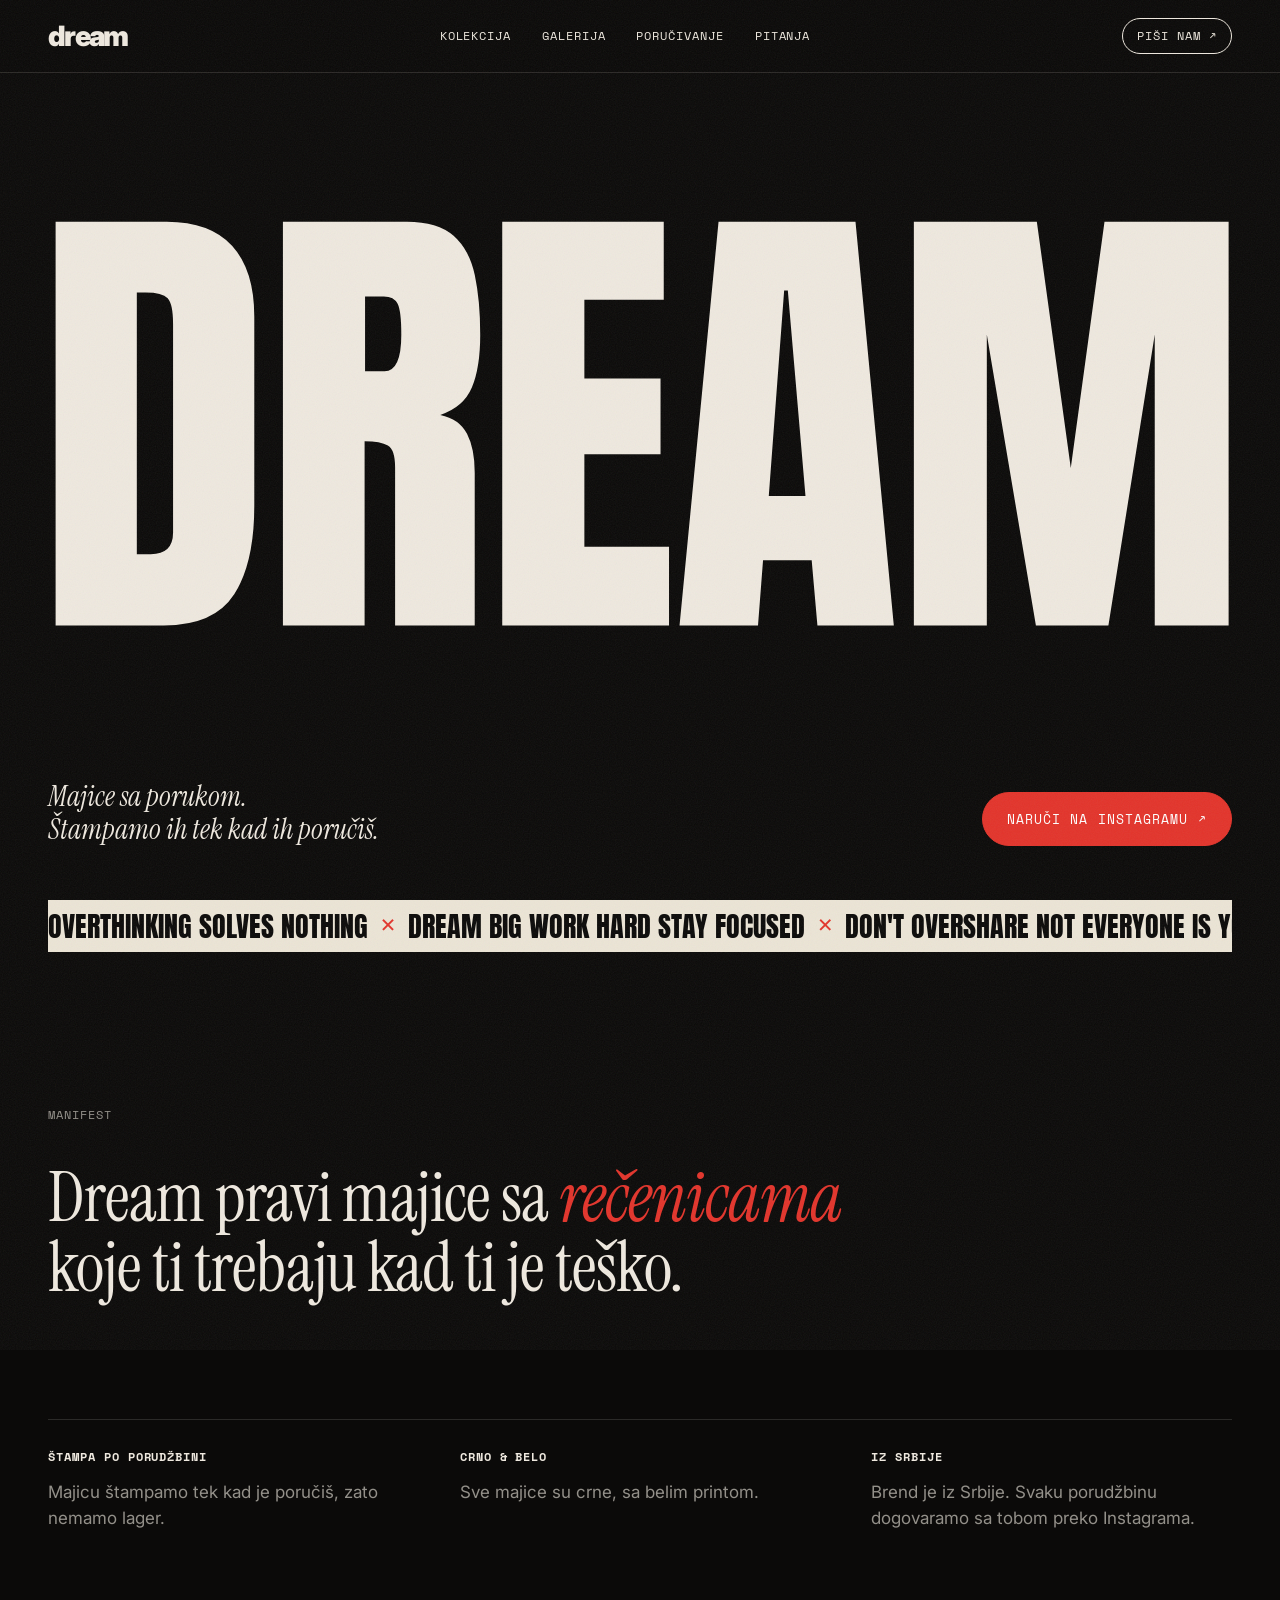
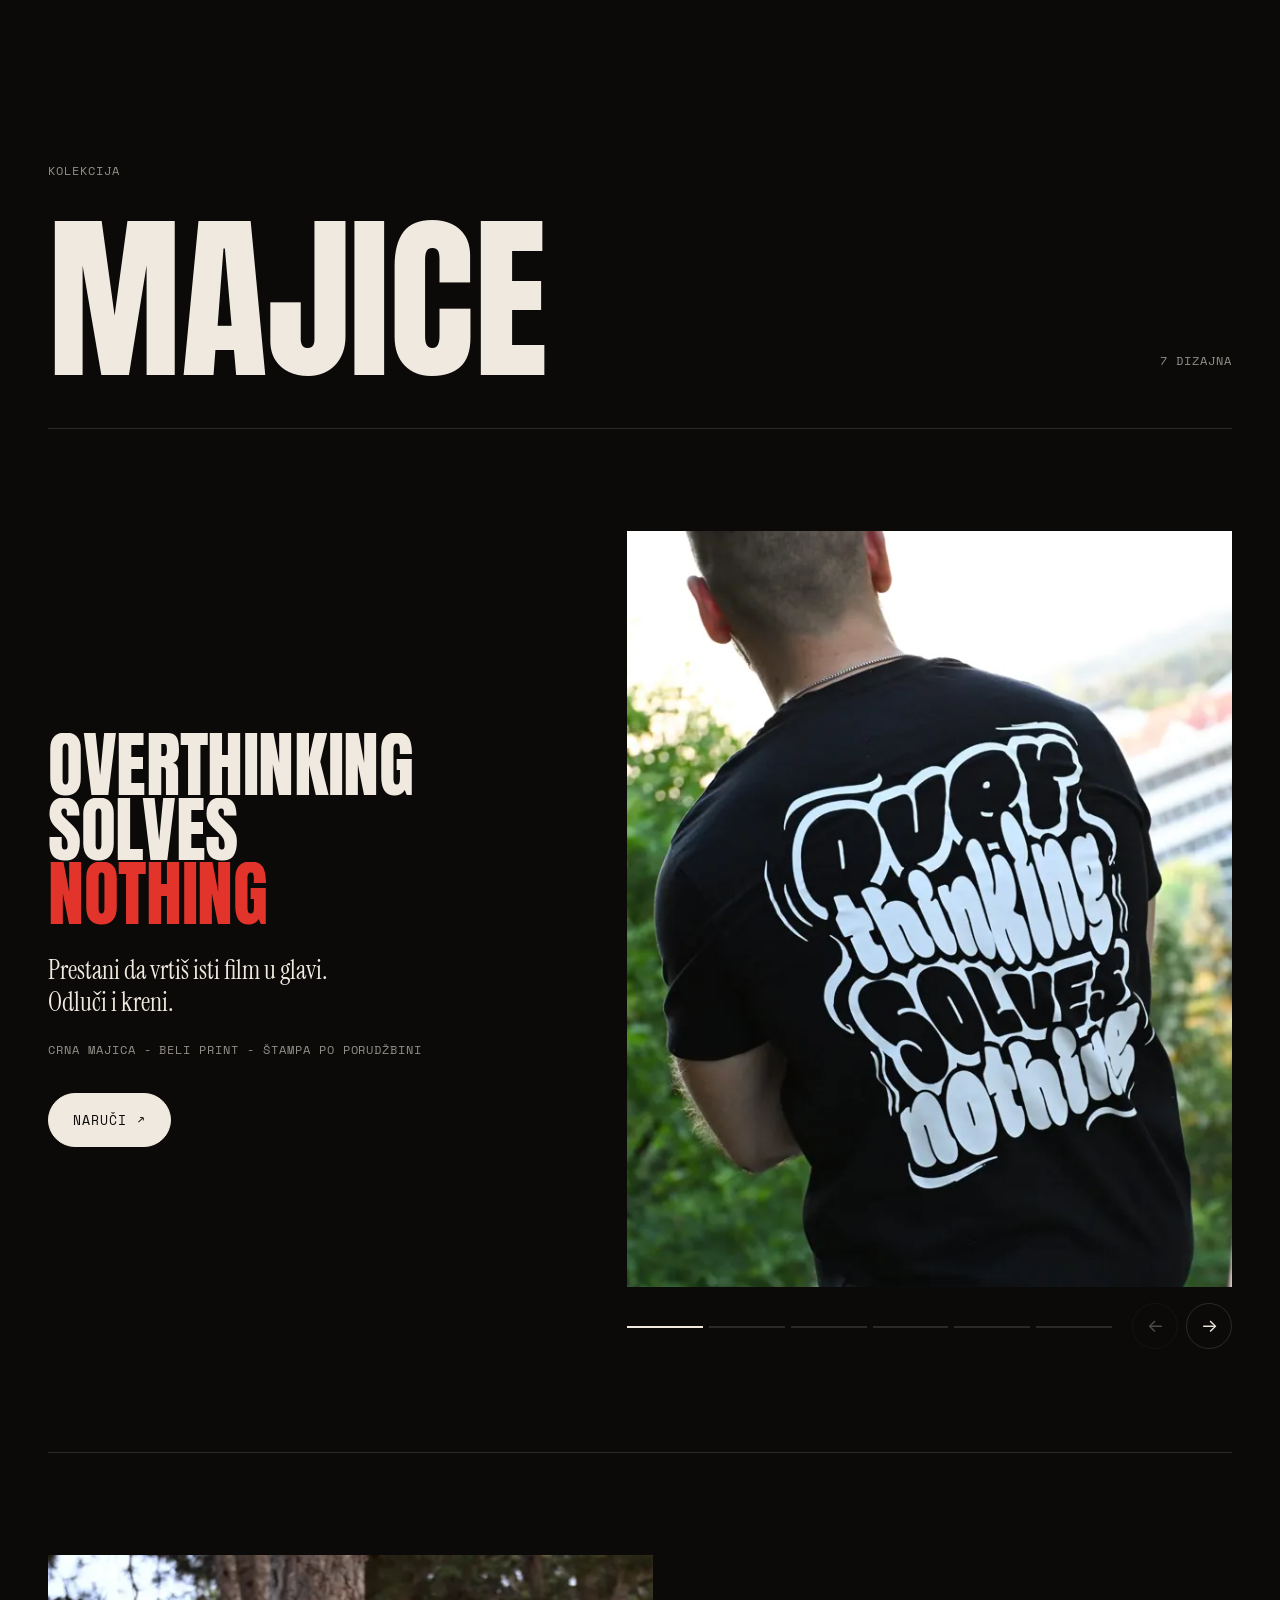
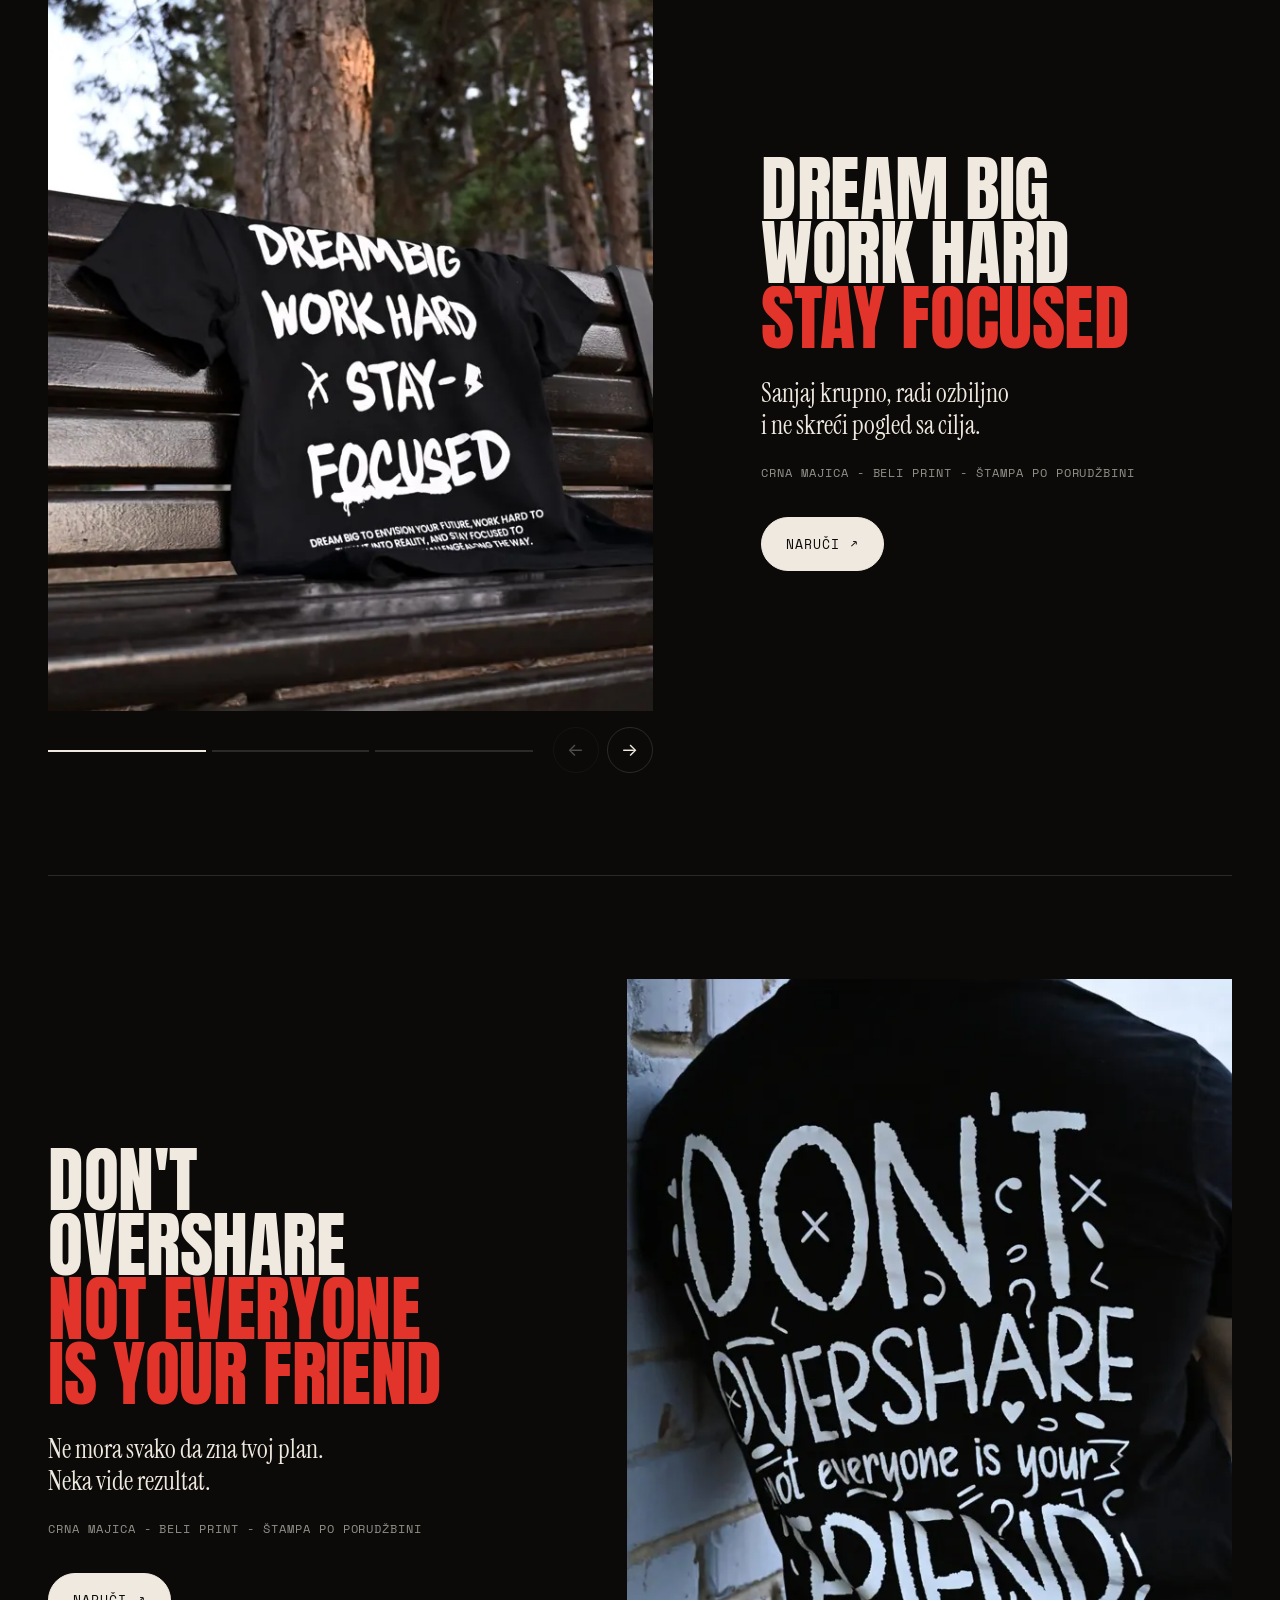
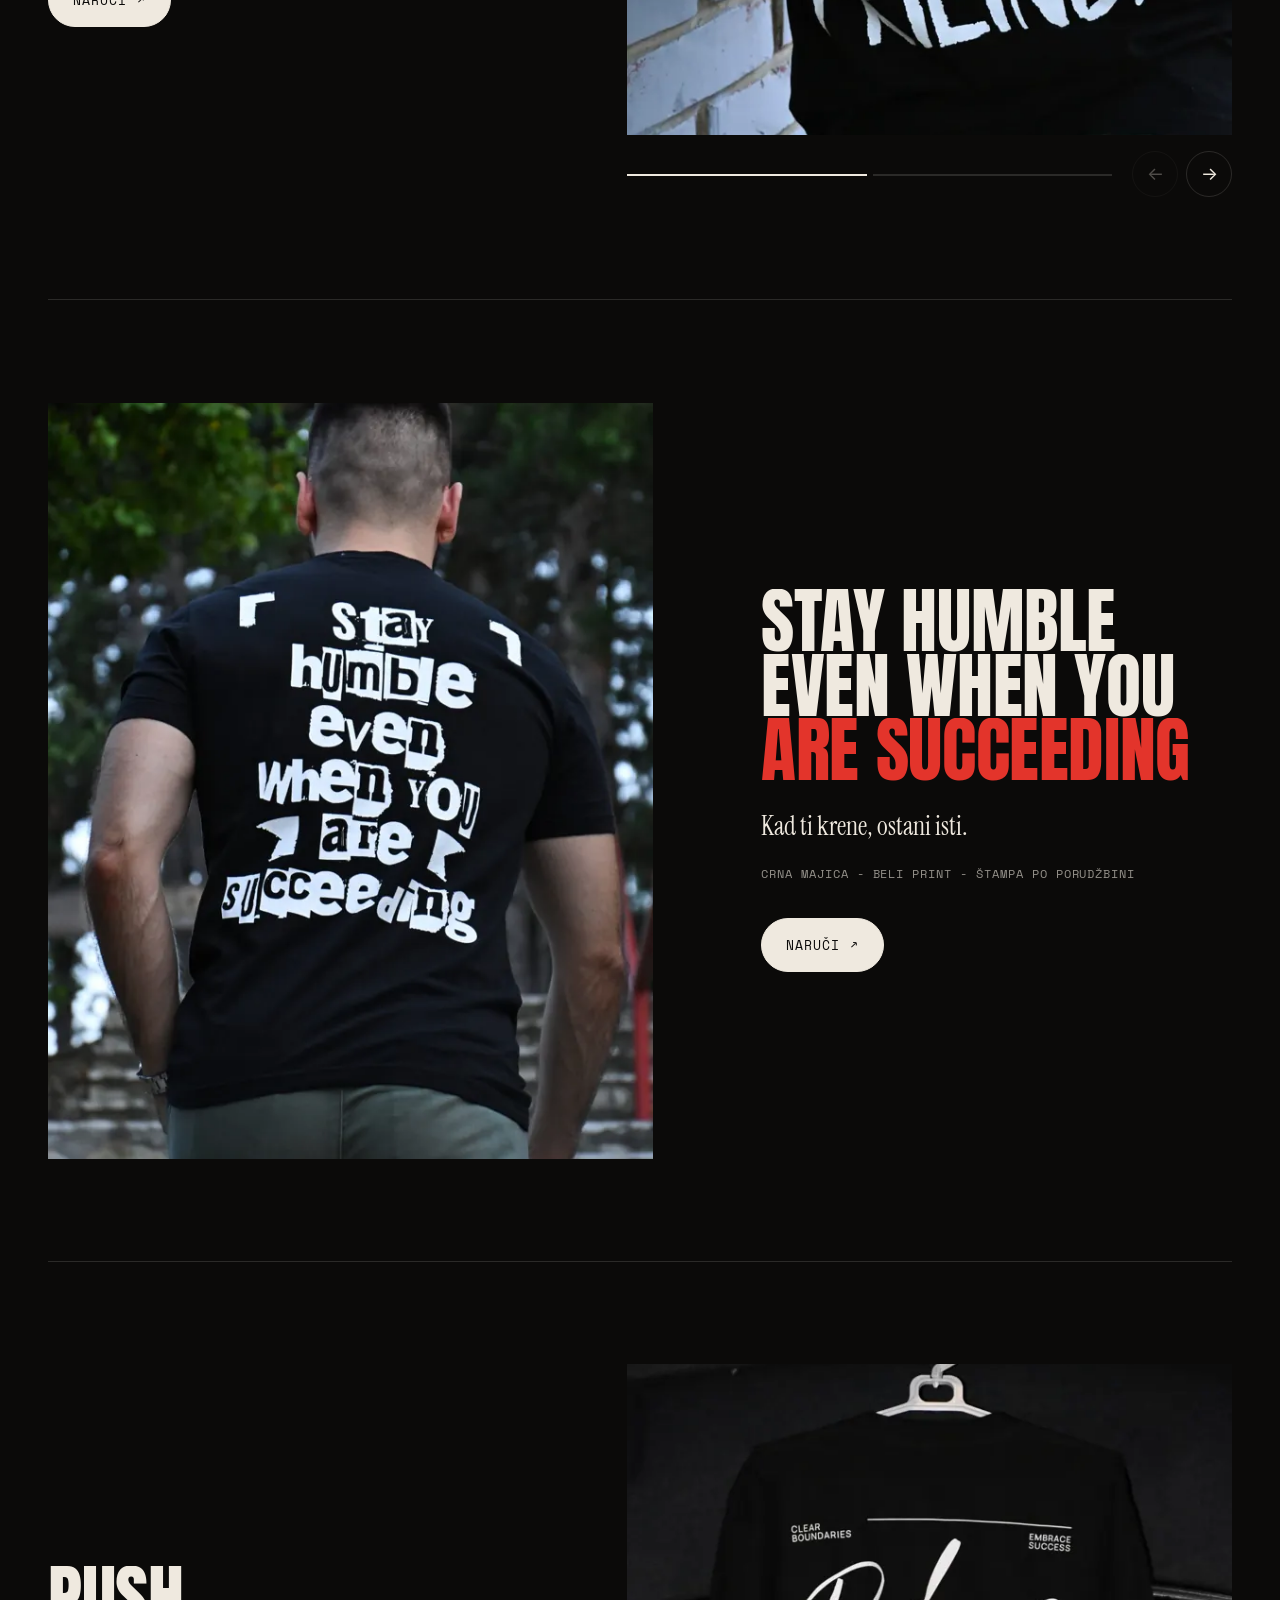
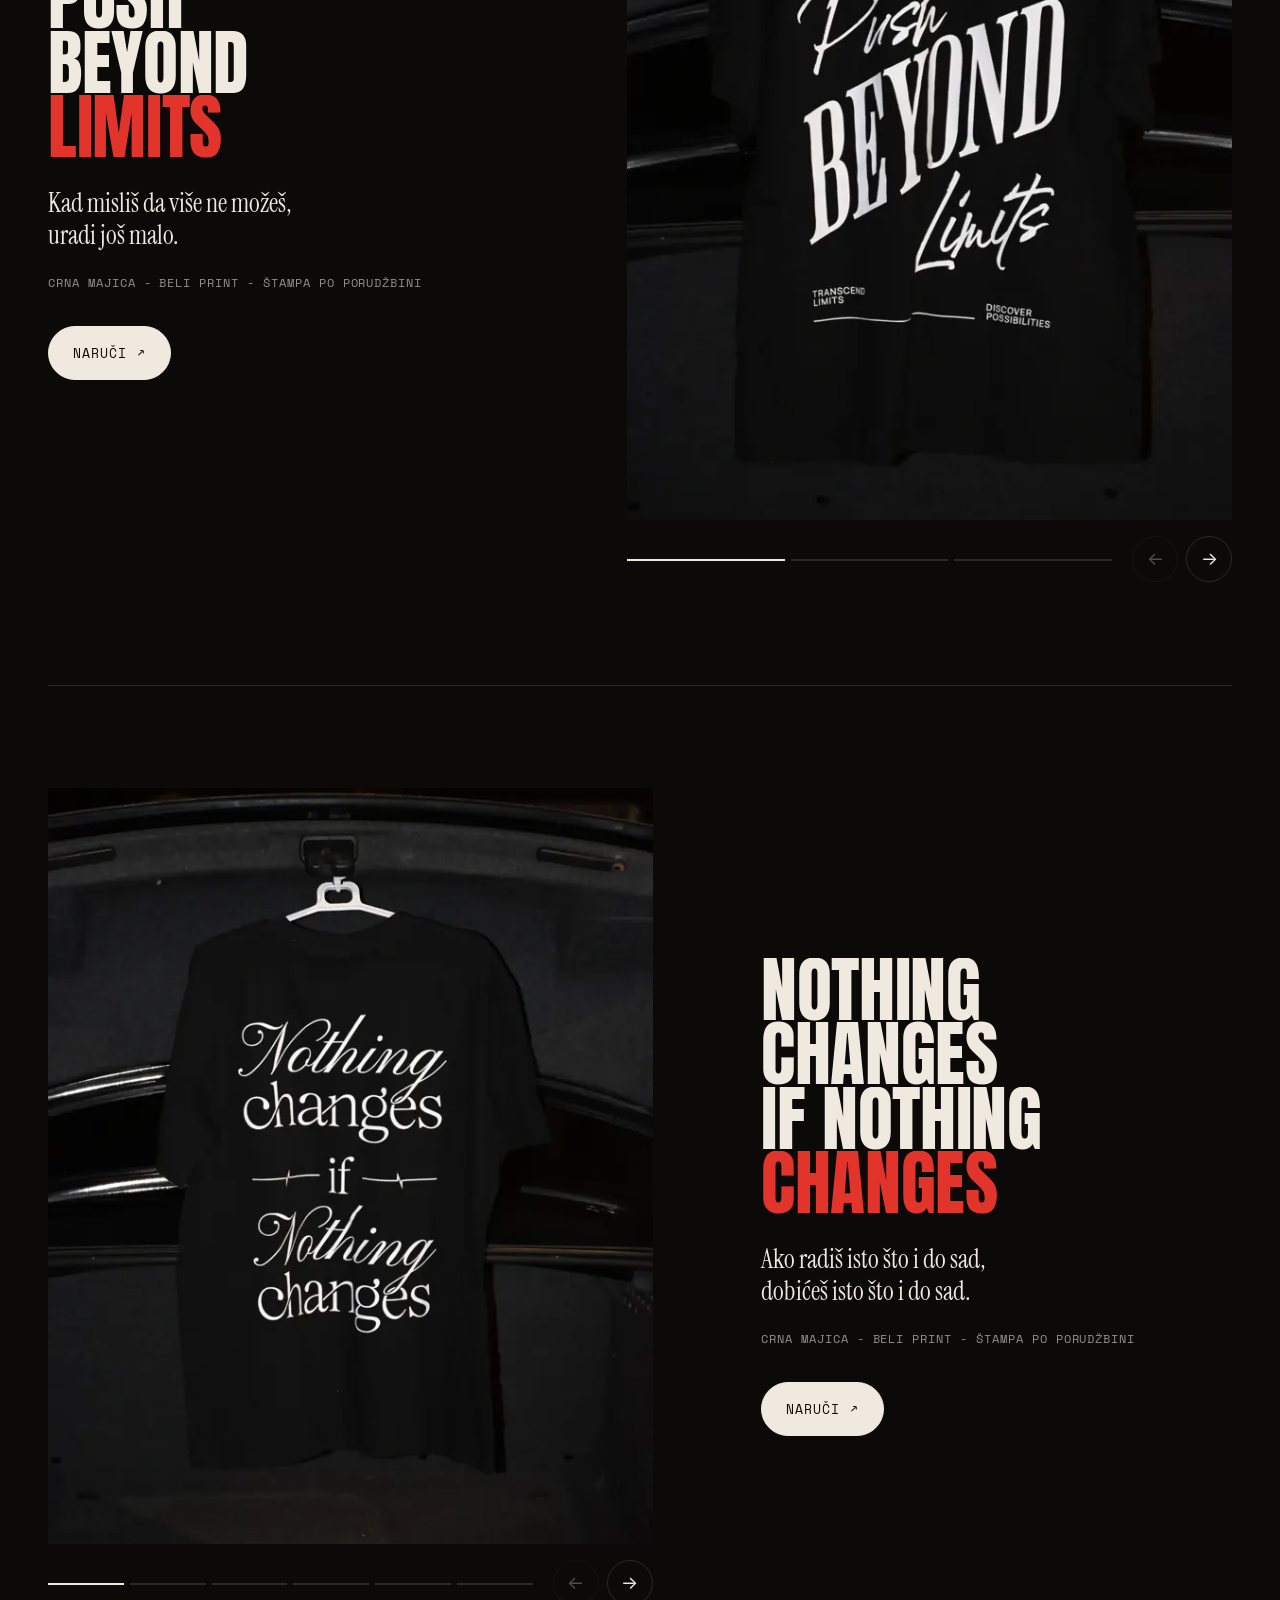
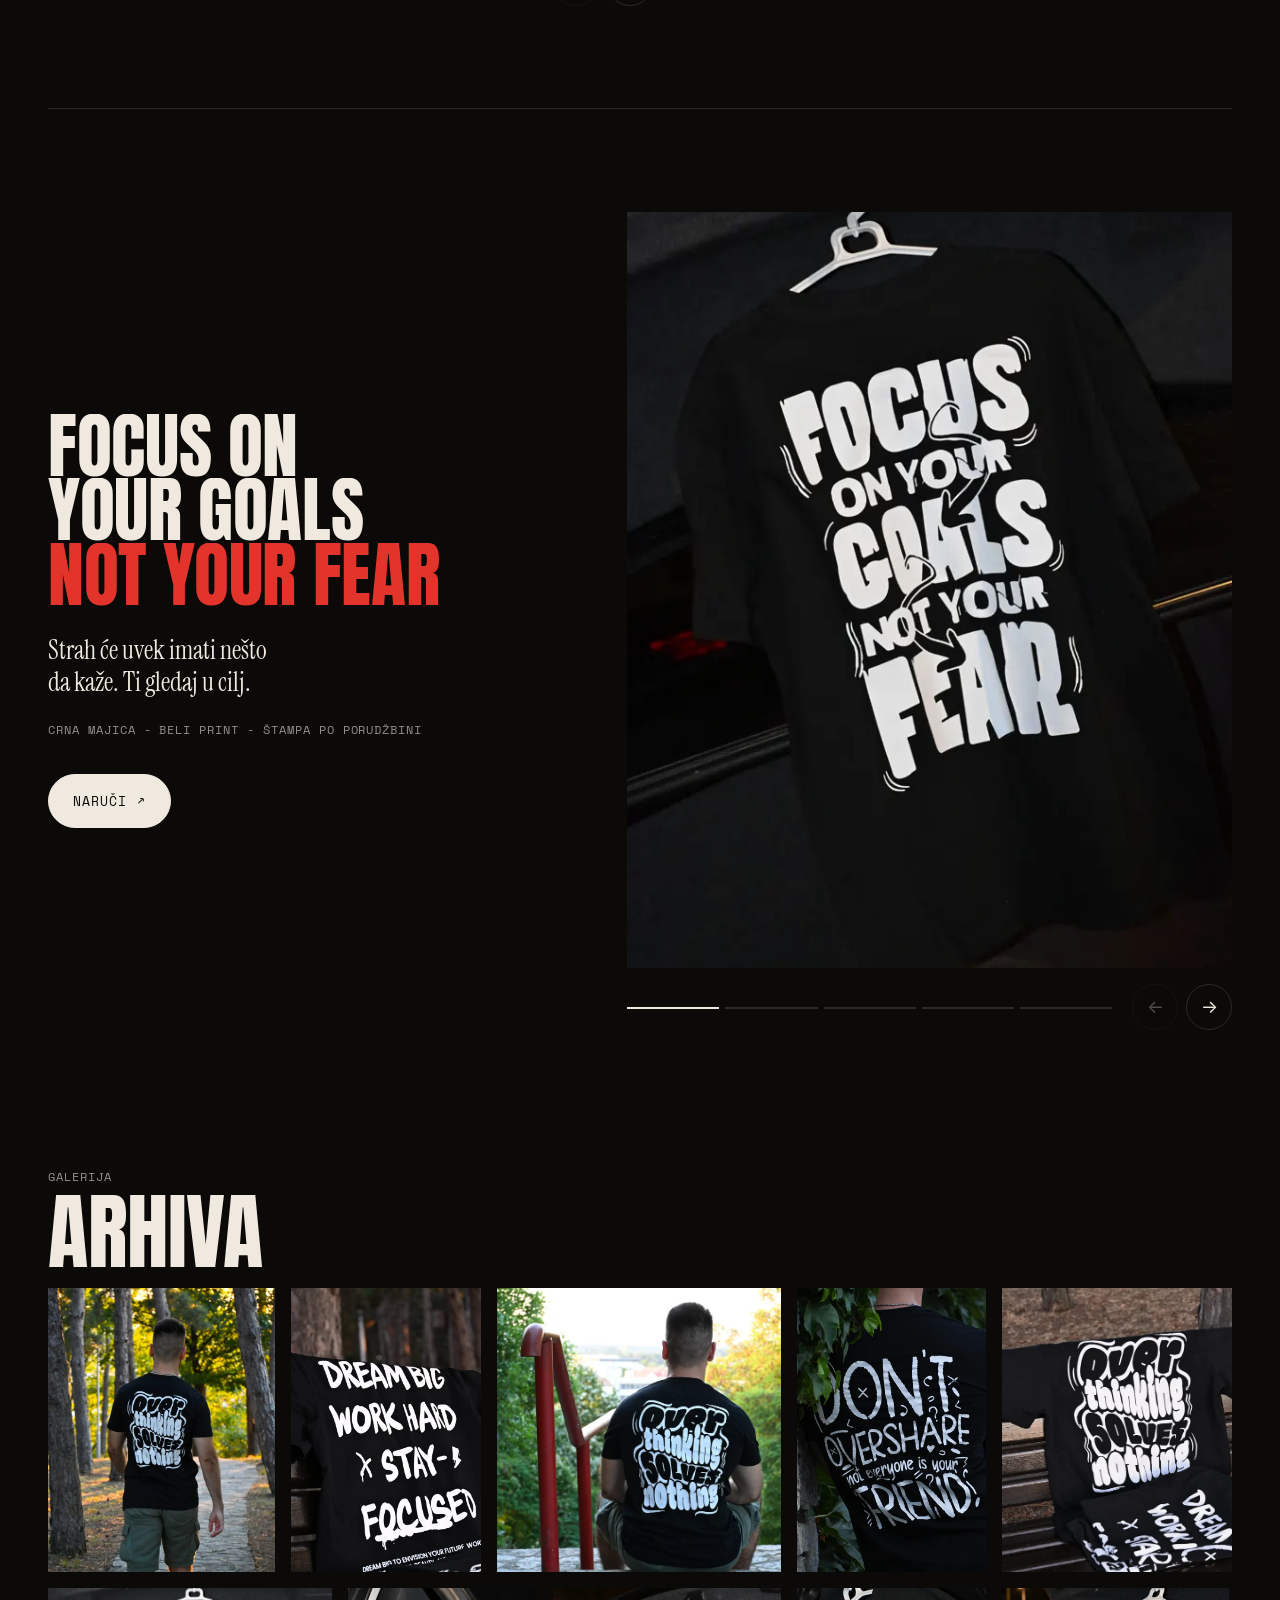
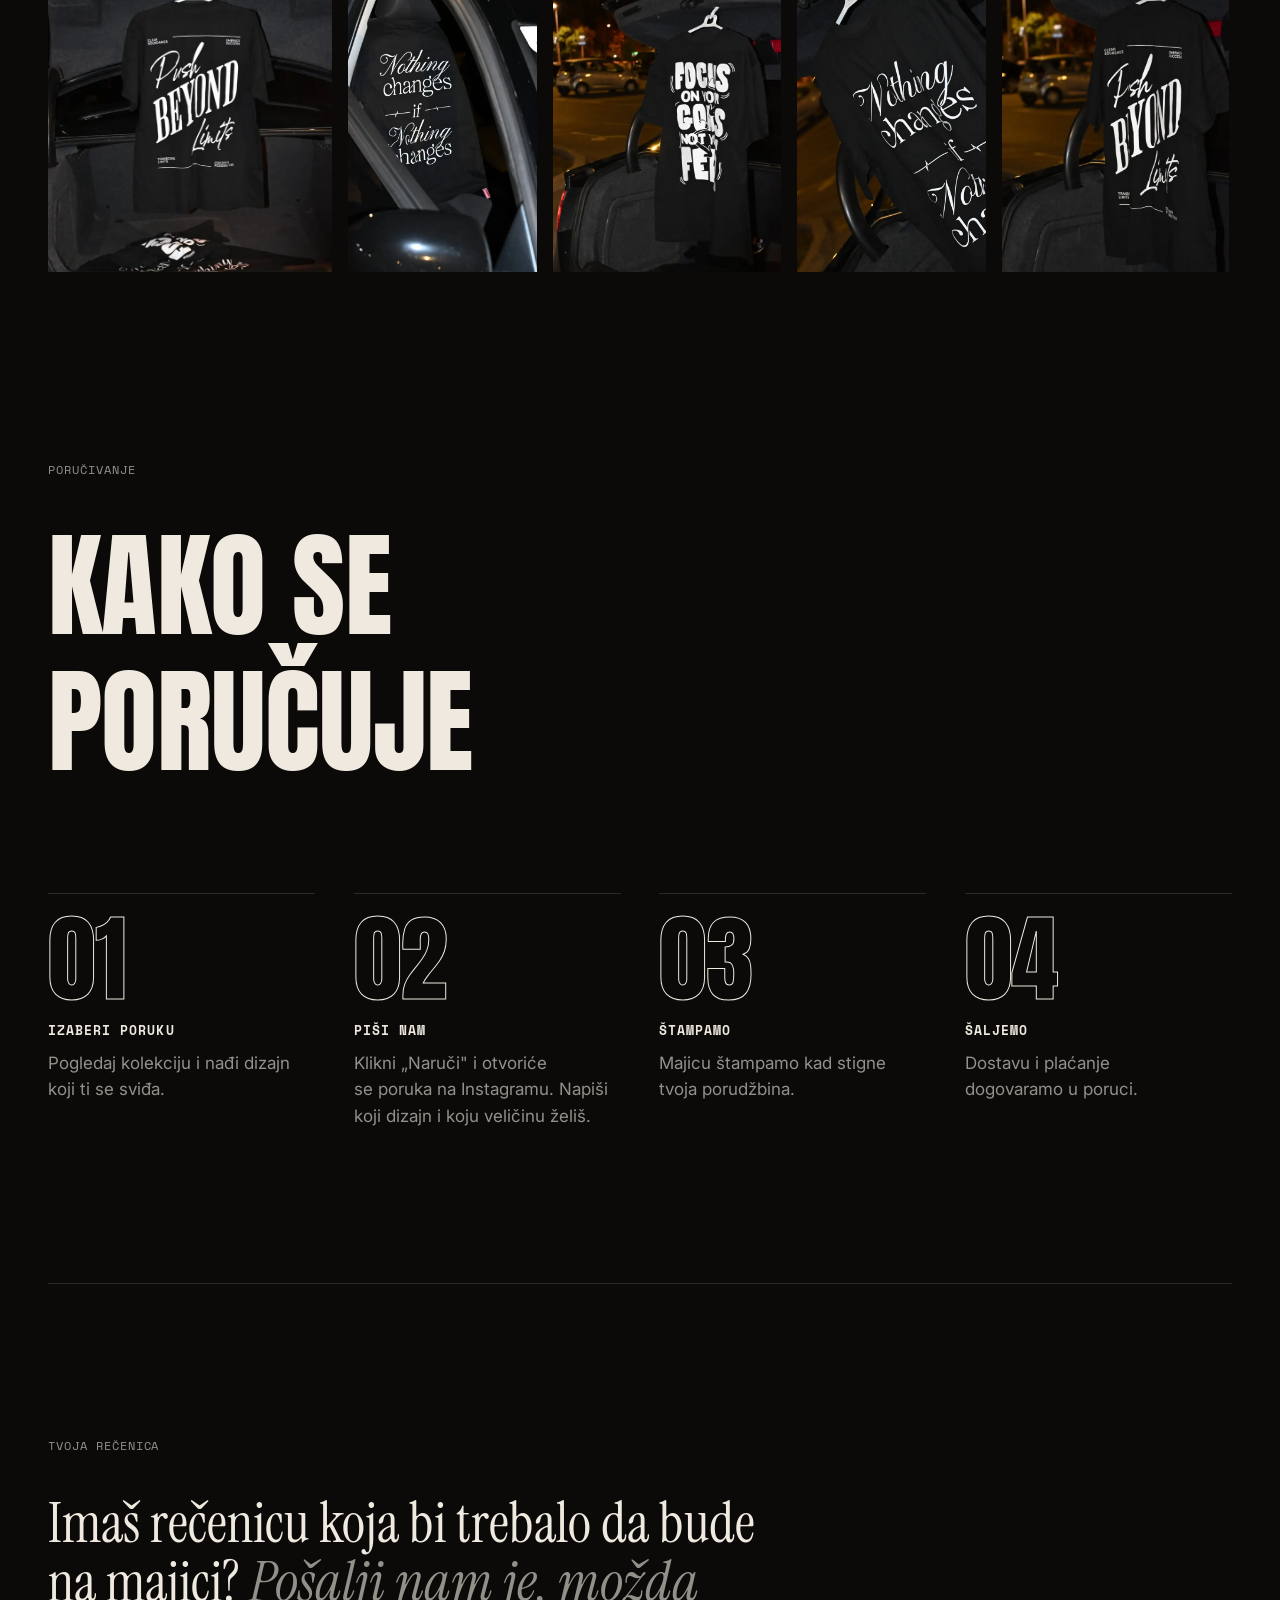
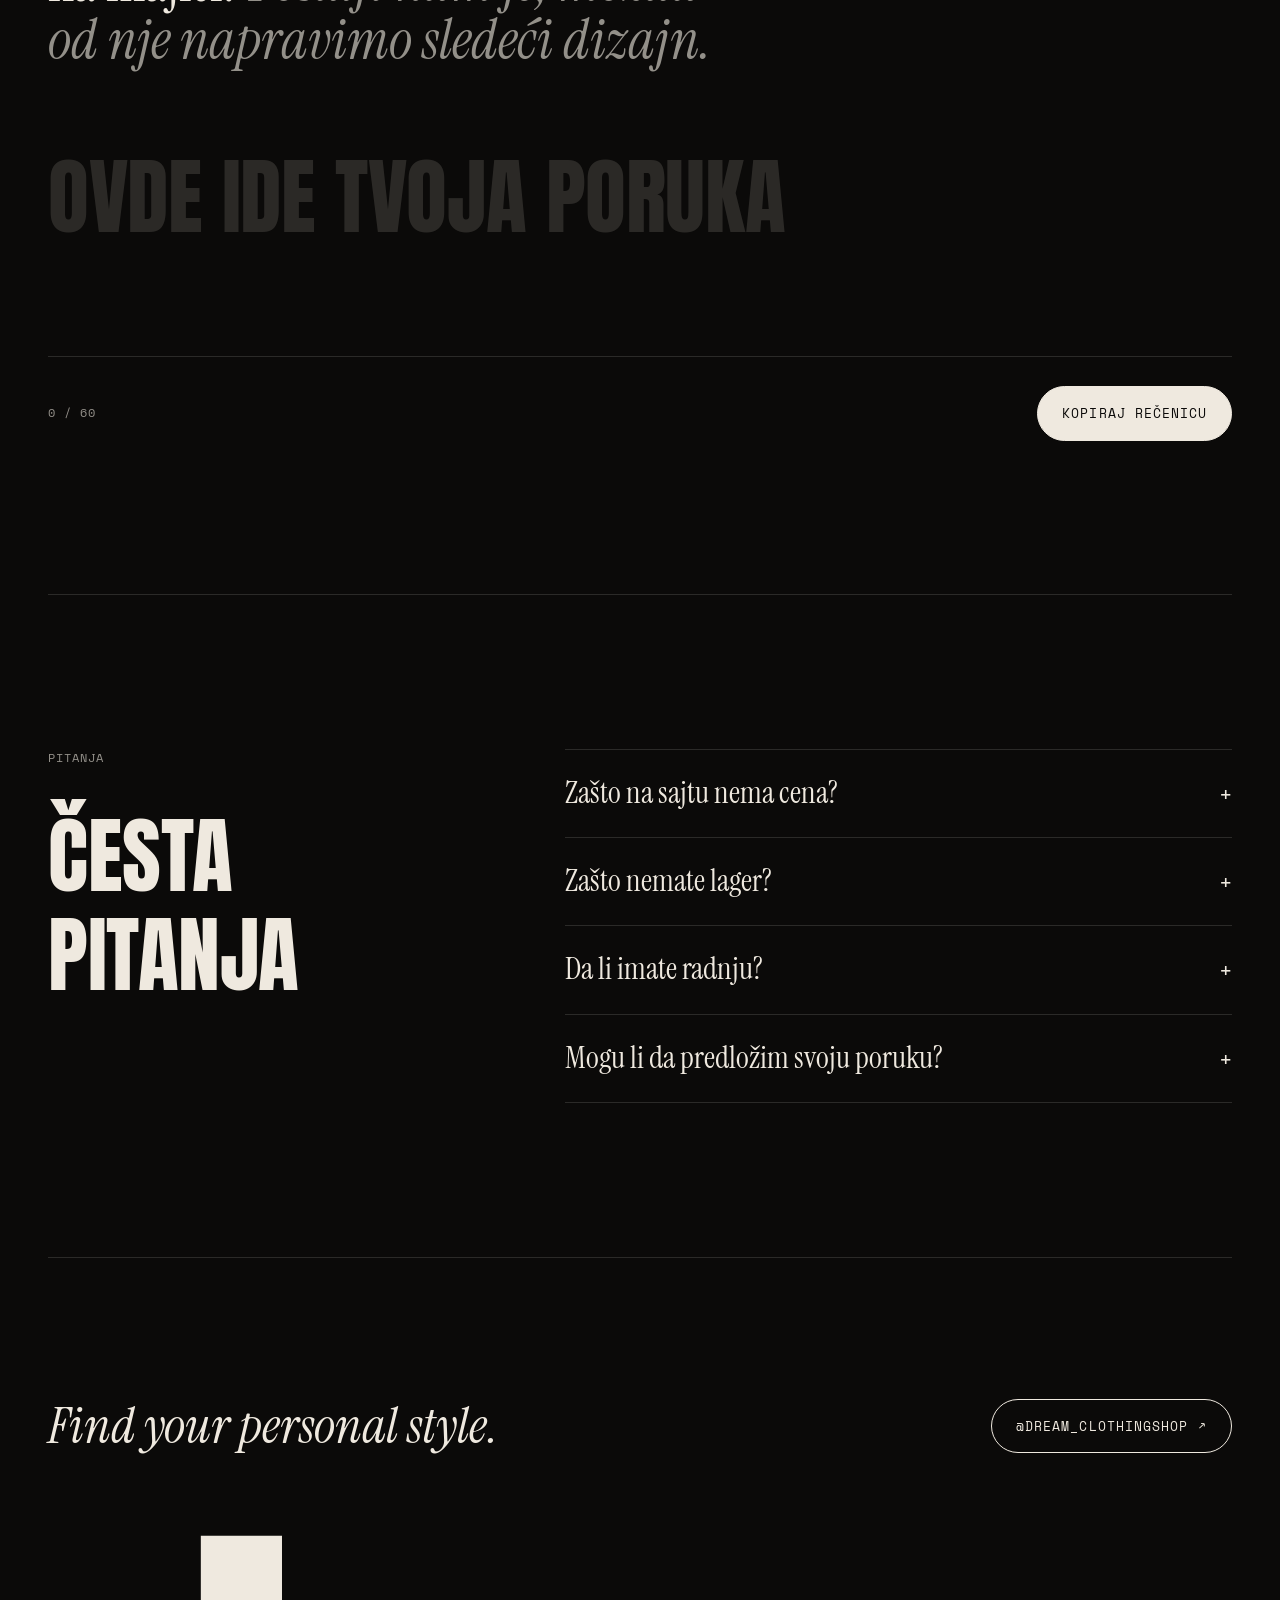
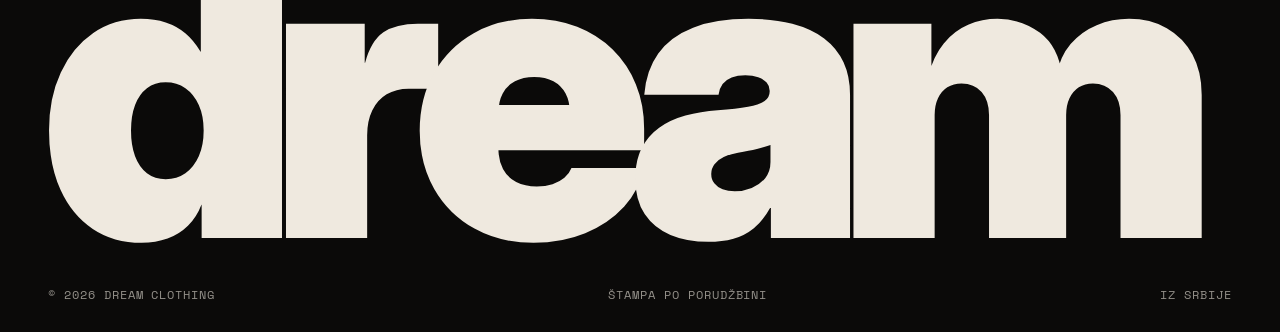
==== commit 582629c4: "Gallery redesign; Small fixes" ====
--- a/docs/index.html
+++ b/docs/index.html
@@ -3,9 +3,9 @@
 <head>
   <meta charset="utf-8">
   <meta name="viewport" content="width=device-width, initial-scale=1">
-  <title>Dream Clothing — Reči koje nosiš</title>
-  <meta name="description" content="Dream Clothing — crne majice sa porukama. Štampa po porudžbini, iz Srbije. Find your personal style.">
-  <meta property="og:title" content="Dream Clothing — Reči koje nosiš">
+  <title>Dream Clothing - Reči koje nosiš</title>
+  <meta name="description" content="Dream Clothing - crne majice sa porukama. Štampa po porudžbini, iz Srbije. Find your personal style.">
+  <meta property="og:title" content="Dream Clothing - Reči koje nosiš">
   <meta property="og:description" content="Crne majice sa porukama. Štampa po porudžbini, iz Srbije.">
   <meta property="og:image" content="img/og.jpg">
   <meta name="theme-color" content="#0b0a09">
@@ -13,7 +13,8 @@
   <link rel="preconnect" href="https://fonts.googleapis.com">
   <link rel="preconnect" href="https://fonts.gstatic.com" crossorigin>
   <link href="https://fonts.googleapis.com/css2?family=Anton&family=Instrument+Serif:ital@0;1&family=Inter:wght@400;500;900&family=Space+Mono:wght@400;700&display=swap" rel="stylesheet">
-  <link rel="stylesheet" href="css/style.css">
+  <!-- ?v= je verzija: kad menjaš CSS ili JS, povećaj broj, da browser ne koristi staru kopiju iz keša -->
+  <link rel="stylesheet" href="css/style.css?v=16">
   <!-- Privremeno, za poređenje hero varijanti: ?hero=split (Dream big slika) ili ?hero=full (preko celog ekrana).
        Bez parametra se prikazuje trag slika. -->
   <script>
@@ -28,7 +29,7 @@
 
   <header class="header">
     <div class="wrap header__inner">
-      <a href="#top" class="logo" aria-label="Dream — na vrh">dream</a>
+      <a href="#top" class="logo" aria-label="Dream, na vrh">dream</a>
       <nav class="nav" aria-label="Glavna navigacija">
         <a href="#kolekcija">Kolekcija</a>
         <a href="#galerija">Galerija</a>
@@ -55,7 +56,7 @@
       </ul>
       <div class="menu__foot">
         <a class="btn btn--accent js-ig-dm" href="#" target="_blank" rel="noopener">Naruči na Instagramu <span aria-hidden="true">↗</span></a>
-        <p class="mono menu__note">Štampa po porudžbini — Srbija</p>
+        <p class="mono menu__note">Štampa po porudžbini - Srbija</p>
       </div>
     </div>
   </nav>
@@ -67,7 +68,7 @@
         <div class="trail__imgs js-trail-imgs" aria-hidden="true"></div>
         <h1 class="trail__word display" aria-label="Dream"><span>D</span><span>R</span><span>E</span><span>A</span><span>M</span></h1>
         <div class="trail__bottom">
-          <p class="trail__line serif"><em>Majice sa porukom. Štampamo ih tek kad ih poručiš.</em></p>          <a class="btn btn--accent js-ig-dm" href="#" target="_blank" rel="noopener">Naruči na Instagramu <span aria-hidden="true">↗</span></a>
+          <p class="trail__line serif"><em>Majice sa porukom.<br>Štampamo ih tek kad ih poručiš.</em></p>          <a class="btn btn--accent js-ig-dm" href="#" target="_blank" rel="noopener">Naruči na Instagramu <span aria-hidden="true">↗</span></a>
         </div>
       </div>
       <div class="wrap">
@@ -81,7 +82,7 @@
     <section class="intro-wrap" data-variant="split" data-theme="day" aria-label="Uvod">
       <div class="wrap intro">
         <div class="intro__text">
-          <p class="mono intro__kicker">Dream Clothing — Štampa po porudžbini — Srbija</p>
+          <p class="mono intro__kicker">Dream Clothing - Štampa po porudžbini - Srbija</p>
           <h1 class="intro__title display">
             <span class="line"><span>Dream big.</span></span>
             <span class="line"><span>Work hard.</span></span>
@@ -114,7 +115,7 @@
         </figure>
 
         <div class="hero__content">
-          <p class="mono hero__kicker">Dream Clothing — Štampa po porudžbini — Srbija</p>
+          <p class="mono hero__kicker">Dream Clothing - Štampa po porudžbini - Srbija</p>
           <h1 class="hero__title display">
             <span class="line"><span>Dream big.</span></span>
             <span class="line"><span>Work hard.</span></span>
@@ -168,15 +169,17 @@
       <div class="wrap js-designs" data-mood="night" data-theme="night"></div>
     </section>
 
-    <!-- GALERIJA -->
-    <section id="galerija" class="section lookbook" data-theme="night">
-      <div class="wrap">
-        <p class="mono label reveal">Galerija</p>
-        <div class="chapter__row lookbook__head">
-          <h2 class="display lookbook__title reveal">Arhiva</h2>
-          <p class="chapter__desc mono reveal"><span class="js-count-all"></span> fotografija</p>
-        </div>
-        <div class="masonry js-lookbook"></div>
+    <!-- GALERIJA: dve trake koje se kreću u suprotnim smerovima. Kartice puni main.js iz data.js (gallery). -->
+    <section id="galerija" class="gallery" data-theme="night">
+      <div class="wrap">
+        <p class="mono label gallery__label">Galerija</p>
+        <div class="chapter__row gallery__head">
+          <h2 class="display gallery__title">Arhiva</h2>
+        </div>
+        <div class="gallery__rows">
+          <div class="gallery__row gallery__row--left js-gallery-row" data-row="day" role="region" aria-label="Dnevne fotografije"></div>
+          <div class="gallery__row gallery__row--right js-gallery-row" data-row="night" role="region" aria-label="Noćne fotografije"></div>
+        </div>
       </div>
     </section>
 
@@ -204,7 +207,13 @@
           <textarea id="line" class="display" rows="2" maxlength="60" placeholder="Ovde ide tvoja poruka"></textarea>
           <div class="yourline__row">
             <span class="mono js-line-count">0 / 60</span>
-            <button type="submit" class="btn">Kopiraj i pošalji u DM <span aria-hidden="true">↗</span></button>
+            <button type="submit" class="btn">Kopiraj rečenicu</button>
+          </div>
+          <!-- Drugi korak: pojavi se tek kad je rečenica kopirana. Instagram ne dozvoljava da sajt sam upiše tekst u poruku,
+               pa korisnik otvara razgovor i nalepi rečenicu. -->
+          <div class="yourline__next js-line-next" hidden>
+            <p class="yourline__msg js-line-msg" role="status"></p>
+            <a class="btn btn--accent js-ig-dm" href="#" target="_blank" rel="noopener">Otvori Instagram <span aria-hidden="true">↗</span></a>
           </div>
         </form>
       </div>
@@ -256,7 +265,7 @@
 
   <div class="toast mono js-toast" role="status" aria-live="polite"></div>
 
-  <script src="js/data.js"></script>
-  <script src="js/main.js"></script>
+  <script src="js/data.js?v=16"></script>
+  <script src="js/main.js?v=16"></script>
 </body>
 </html>
--- a/docs/css/style.css
+++ b/docs/css/style.css
@@ -68,8 +68,12 @@
 }
 /* Reakcija na pritisak: dugme se malo smanji čim ga dodirneš ili klikneš */
 .btn:active, .header__cta:active, .slider__arrow:active:not(:disabled) { transform: scale(.97); }
-.shot:active { transform: scale(.985); }
+.gcard:active { transform: scale(.985); }
 h1, h2, h3, p, figure, ol { margin: 0; }
+/* Prelamanje: naslovi dobijaju ravnomerne redove, a tekst ne ostavlja jednu reč samu u poslednjem redu.
+   (Kratke reči kao „u", „i", „da", „se" main.js veže za sledeću reč nevidljivim razmakom.) */
+h1, h2, h3, .manifest__lead, .yourline__title { text-wrap: balance; }
+p, li, summary, figcaption { text-wrap: pretty; }
 ::selection { background: var(--accent); color: var(--ink); }
 
 /* Jedan kontejner za ceo sajt: ista širina i iste ivice za svaku sekciju */
@@ -98,7 +102,19 @@
 }
 
 /* ---------- HEADER ---------- */
-.header { position: fixed; inset: 0 0 auto; z-index: 50; color: #fff; mix-blend-mode: difference; }
+/* Navbar ima svoju pozadinu u boji trenutne teme (svetla/tamna), blago providnu i zamućenu,
+   pa tekst sajta ne prolazi kroz njega. Boja se menja zajedno sa pozadinom stranice. */
+.header {
+  position: fixed; inset: 0 0 auto; z-index: 50;
+  color: var(--fg);
+  background: var(--bg);
+  background: color-mix(in srgb, var(--bg) 88%, transparent);
+  -webkit-backdrop-filter: blur(12px); backdrop-filter: blur(12px);
+  border-bottom: 1px solid var(--line);
+  transition: background-color .9s var(--ease), color .9s var(--ease), border-color .9s var(--ease);
+}
+/* Dok je meni otvoren, navbar je taman kao meni */
+.menu-open .header { background: var(--ink); color: var(--cream); border-bottom-color: rgba(239, 233, 223, .14); }
 .header__inner { height: var(--header-h); display: flex; align-items: center; justify-content: space-between; gap: 24px; }
 .logo { font-family: var(--f-sans); font-weight: 900; font-size: 28px; letter-spacing: -.06em; text-decoration: none; line-height: 1; }
 .nav { display: flex; gap: clamp(16px, 2.4vw, 36px); }
@@ -233,7 +249,8 @@
   position: absolute; z-index: 3; left: var(--edge); right: var(--edge); bottom: clamp(28px, 6vh, 56px);
   display: flex; justify-content: space-between; align-items: flex-end; gap: 24px;
 }
-.trail__line { font-size: clamp(24px, 2.2vw, 30px); line-height: 1.1; max-width: 13em; }
+/* Prelom je ručno posle prve rečenice; nowrap da se druga rečenica ne lomi */
+.trail__line { font-size: clamp(22px, 2.2vw, 30px); line-height: 1.15; white-space: nowrap; }
 .btn.btn--accent { background: var(--red); border-color: var(--red); color: #fff; }
 
 /* ---------- INTRO (novi hero) ---------- */
@@ -278,7 +295,7 @@
 /* ---------- NASLOVI SEKCIJA ---------- */
 .chapter { padding-top: clamp(40px, 6vw, 80px); padding-bottom: clamp(24px, 4vw, 48px); }
 .chapter__row { display: flex; justify-content: space-between; align-items: flex-end; gap: 24px; flex-wrap: wrap; }
-.chapter__title, .lookbook__title { font-size: clamp(76px, 14vw, 220px); }
+.chapter__title { font-size: clamp(76px, 14vw, 220px); }
 .chapter__desc { color: var(--muted); padding-bottom: .8em; }
 
 /* ---------- KOLEKCIJA ---------- */
@@ -341,18 +358,62 @@
 }
 .btn--light { background: transparent; color: var(--fg); }
 
-/* ---------- LOOKBOOK ---------- */
-.lookbook__head { margin-bottom: clamp(32px, 5vw, 64px); }
-.masonry { display: grid; grid-template-columns: repeat(4, minmax(0, 1fr)); grid-auto-flow: dense; gap: 12px; }
-.shot { position: relative; display: block; width: 100%; margin: 0; padding: 0; border: 0; background: var(--surface); overflow: hidden; cursor: zoom-in; transition: transform .16s var(--ease-out); }
-.shot img { width: 100%; height: 100%; aspect-ratio: 2 / 3; object-fit: cover; transition: transform .6s var(--ease-out); }
-.shot.is-big { grid-column: span 2; grid-row: span 2; }
-.shot__cap { position: absolute; inset: auto 0 0 0; padding: 40px 14px 12px; text-align: left; color: #fff; background: linear-gradient(transparent, rgba(0,0,0,.75)); transform: translateY(100%); transition: transform .3s var(--ease-out); }
-.shot:focus-visible img { transform: scale(1.04); }
-.shot:focus-visible .shot__cap { transform: none; }
+/* ---------- GALERIJA ---------- */
+/* Cela sekcija staje u otprilike jedan ekran: naslov + dva reda od po 38vh (30vh na telefonu) */
+/* Visina reda: oko 38vh, ali najviše toliko da naslov i oba reda stanu ispod headera
+   (260px = razmaci + labela + naslov) */
+.gallery {
+  --gap: 16px;
+  --row-h: min(38vh, calc((100svh - var(--header-h) - 260px) / 2));
+  padding-block: clamp(24px, 4vh, 48px);
+}
+.gallery__label { margin-bottom: 8px; }
+.gallery__head { margin-bottom: clamp(14px, 2vh, 24px); }
+.gallery__title { font-size: clamp(48px, 6.5vw, 104px); }
+.gallery__rows { display: flex; flex-direction: column; gap: var(--gap); }
+
+/* Red je prozor u širini kontejnera; traka u njemu ima sadržaj dva puta (original + kopija),
+   pa pomeranje za tačno -50% pravi petlju bez šava */
+.gallery__row { overflow: hidden; }
+.gallery__track { display: flex; width: max-content; }
+.gallery__group { display: flex; gap: var(--gap); padding-right: var(--gap); }
+.gallery__row--left .gallery__track { animation: galleryLeft 45s linear infinite; }
+.gallery__row--right .gallery__track { animation: galleryRight 55s linear infinite; }
+@keyframes galleryLeft { from { transform: translateX(0); } to { transform: translateX(-50%); } }
+@keyframes galleryRight { from { transform: translateX(-50%); } to { transform: translateX(0); } }
+
+/* Kartica: ista visina za sve, širina zavisi od oblika (2:3, 4:5, 1:1) */
+.gcard {
+  position: relative; flex: 0 0 auto; height: var(--row-h); aspect-ratio: var(--ar, 2 / 3);
+  margin: 0; padding: 0; border: 0; overflow: hidden; background: var(--surface); cursor: zoom-in;
+  transition: transform .16s var(--ease-out);
+}
+.gcard img { width: 100%; height: 100%; object-fit: cover; transition: transform .6s var(--ease-out); }
+.gcard__cap {
+  position: absolute; inset: auto 0 0 0; padding: 40px 14px 12px; text-align: left; color: #fff;
+  background: linear-gradient(transparent, rgba(0, 0, 0, .75));
+  transform: translateY(100%); transition: transform .3s var(--ease-out);
+}
+.gcard:focus-visible { outline: 1px solid var(--accent); outline-offset: -1px; }
+.gcard:focus-visible img { transform: scale(1.04); }
+.gcard:focus-visible .gcard__cap { transform: none; }
+
+/* Uređaji na dodir i isključene animacije: trake ne idu same, nego se prevlače prstom
+   (horizontalni skrol sa „hvatanjem" kartica). Kopija trake se tada sakrije. */
+@media (pointer: coarse), (prefers-reduced-motion: reduce) {
+  .gallery__row { overflow-x: auto; overscroll-behavior-x: contain; scroll-snap-type: x mandatory; scrollbar-width: none; }
+  .gallery__row::-webkit-scrollbar { display: none; }
+  .gallery__row--left .gallery__track, .gallery__row--right .gallery__track { animation: none; }
+  .gallery__group[aria-hidden="true"] { display: none; }
+  .gallery__group { padding-right: 0; }
+  .gcard { scroll-snap-align: start; }
+}
 
 /* ---------- PORUČIVANJE ---------- */
-.order__title { font-size: clamp(64px, 9vw, 150px); }
+/* Naslovi na srpskom u više redova: u Anton fontu vrh kvačice (Č, Š, Ž, Ć) je na 1,11 visine slova,
+   a velika slova su visoka 0,86. Zato red mora biti visok bar ~1,18, inače kvačica udari u red iznad.
+   Engleske poruke sa majica nemaju kvačice, pa one ostaju zbijene (.9). */
+.order__title { font-size: clamp(64px, 9vw, 150px); line-height: 1.18; }
 .steps { list-style: none; padding: 0; display: grid; grid-template-columns: repeat(4, 1fr); gap: clamp(20px, 3vw, 40px); margin-top: clamp(56px, 8vw, 110px); }
 .steps li { border-top: 1px solid var(--line); padding-top: 22px; }
 .steps__n { display: block; font-size: clamp(72px, 7.5vw, 120px); color: transparent; -webkit-text-stroke: 1px var(--fg); margin-bottom: 18px; transition: color .25s ease, -webkit-text-stroke-color .25s ease; }
@@ -365,15 +426,18 @@
 .yourline__form { margin-top: clamp(40px, 6vw, 80px); }
 .yourline__form textarea {
   width: 100%; resize: none; border: 0; border-bottom: 1px solid var(--line); background: transparent; color: var(--fg);
-  font-size: clamp(40px, 6.6vw, 112px); padding: 0 0 10px; outline: none; line-height: .95; transition: border-color .3s;
+  font-size: clamp(40px, 6.6vw, 112px); padding: 0 0 10px; outline: none; line-height: 1.18; transition: border-color .3s;
 }
 .yourline__form textarea::placeholder { color: var(--line); }
 .yourline__form textarea:focus { border-bottom-color: var(--accent); }
 .yourline__row { display: flex; justify-content: space-between; align-items: center; gap: 16px; flex-wrap: wrap; margin-top: 22px; color: var(--muted); }
+.yourline__next { display: flex; flex-wrap: wrap; align-items: center; justify-content: space-between; gap: 16px; margin-top: 20px; padding-top: 20px; border-top: 1px solid var(--line); }
+.yourline__next[hidden] { display: none; }
+.yourline__msg { max-width: 40ch; }
 
 /* ---------- FAQ ---------- */
 .faq__grid { display: grid; grid-template-columns: 5fr 7fr; gap: 40px; }
-.faq__title { font-size: clamp(56px, 6.6vw, 112px); }
+.faq__title { font-size: clamp(56px, 6.6vw, 112px); line-height: 1.18; }
 .faq__list details { border-top: 1px solid var(--line); }
 .faq__list details:last-child { border-bottom: 1px solid var(--line); }
 .faq__list summary { list-style: none; cursor: pointer; display: flex; justify-content: space-between; align-items: center; gap: 20px; padding: 26px 0; font-family: var(--f-serif); font-size: clamp(24px, 2.4vw, 34px); line-height: 1.15; }
@@ -417,13 +481,14 @@
    Na telefonu reakciju daje :active (pritisak). */
 @media (hover: hover) and (pointer: fine) {
   .nav a:hover::after { transform: scaleX(1); transform-origin: left; }
-  .header__cta:hover { background: #fff; color: #000; }
+  .header__cta:hover { background: var(--fg); color: var(--bg); border-color: var(--fg); }
+  .menu-open .header__cta:hover { background: var(--cream); color: var(--ink); }
   .btn:hover { background: var(--accent); border-color: var(--accent); color: var(--ink); }
   .btn.btn--accent:hover { background: var(--cream); border-color: var(--cream); color: var(--ink); }
   .bar:hover::before { background: var(--accent); }
   .slider__arrow:hover:not(:disabled) { background: var(--fg); color: var(--bg); border-color: var(--fg); }
-  .shot:hover img { transform: scale(1.04); }
-  .shot:hover .shot__cap { transform: none; }
+  .gcard:hover img { transform: scale(1.04); }
+  .gcard:hover .gcard__cap { transform: none; }
   .steps li:hover .steps__n { color: var(--accent); -webkit-text-stroke-color: var(--accent); }
   .lightbox__nav:hover { opacity: 1; }
   .menu__list a:hover { color: var(--red); }
@@ -473,8 +538,7 @@
   .slide:only-child { flex-basis: 100%; }
   .slider__arrows { display: none; }
 
-  .masonry { grid-template-columns: 1fr 1fr; gap: 8px; }
-  .shot__cap { display: none; }
+  .gallery { --row-h: min(30vh, calc((100svh - var(--header-h) - 200px) / 2)); --gap: 12px; }
 
   .steps { grid-template-columns: 1fr; }
   .faq__grid { grid-template-columns: 1fr; }
@@ -497,12 +561,15 @@
   .trail__img.still { opacity: 1; }
   .reveal { transform: none; transition: opacity .4s ease; }
   .design__quote .line > span { transform: none; transition: none; }
-  .shot img, .shot__cap, .nav a::after, .faq__list summary::after { transition: none; }
+  .gcard img, .gcard__cap, .nav a::after, .faq__list summary::after { transition: none; }
   .toast, .toast.is-on { transition: visibility 0s; }
-  .btn:active, .header__cta:active, .slider__arrow:active, .shot:active { transform: none; }
+  .btn:active, .header__cta:active, .slider__arrow:active, .gcard:active { transform: none; }
   /* Meni: samo se pojavi bledeći, bez zavese i bez pomeranja stavki */
   .menu { clip-path: none; opacity: 0; transition: opacity .2s ease, visibility 0s .2s; }
   .menu.is-open { opacity: 1; transition: opacity .2s ease, visibility 0s; }
   .menu__list a, .menu.is-open .menu__list a { transform: none; transition: opacity .2s ease, color .2s ease; transition-delay: 0s; }
   .burger span { transition: none; }
 }
+
+/* Grupa reči koja se ne lomi (npr. „štampa po porudžbini") */
+.nb { white-space: nowrap; }
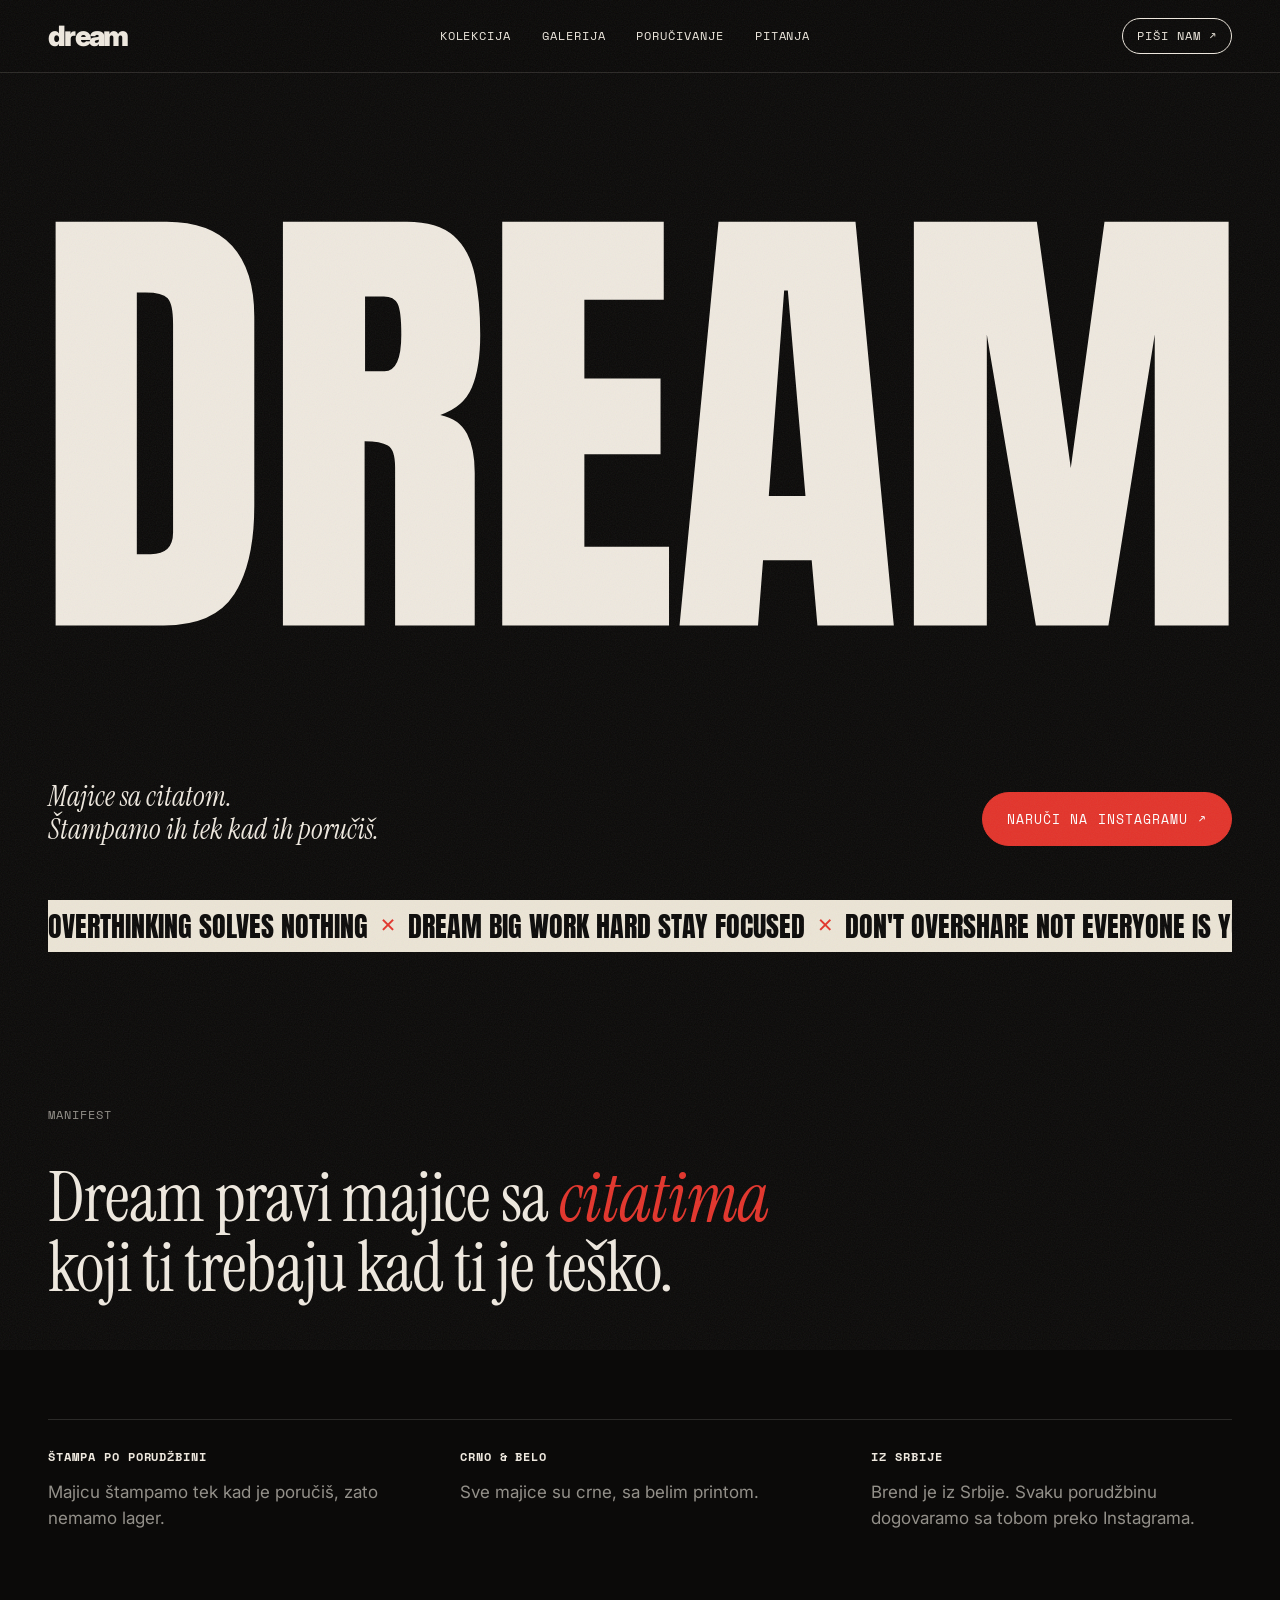
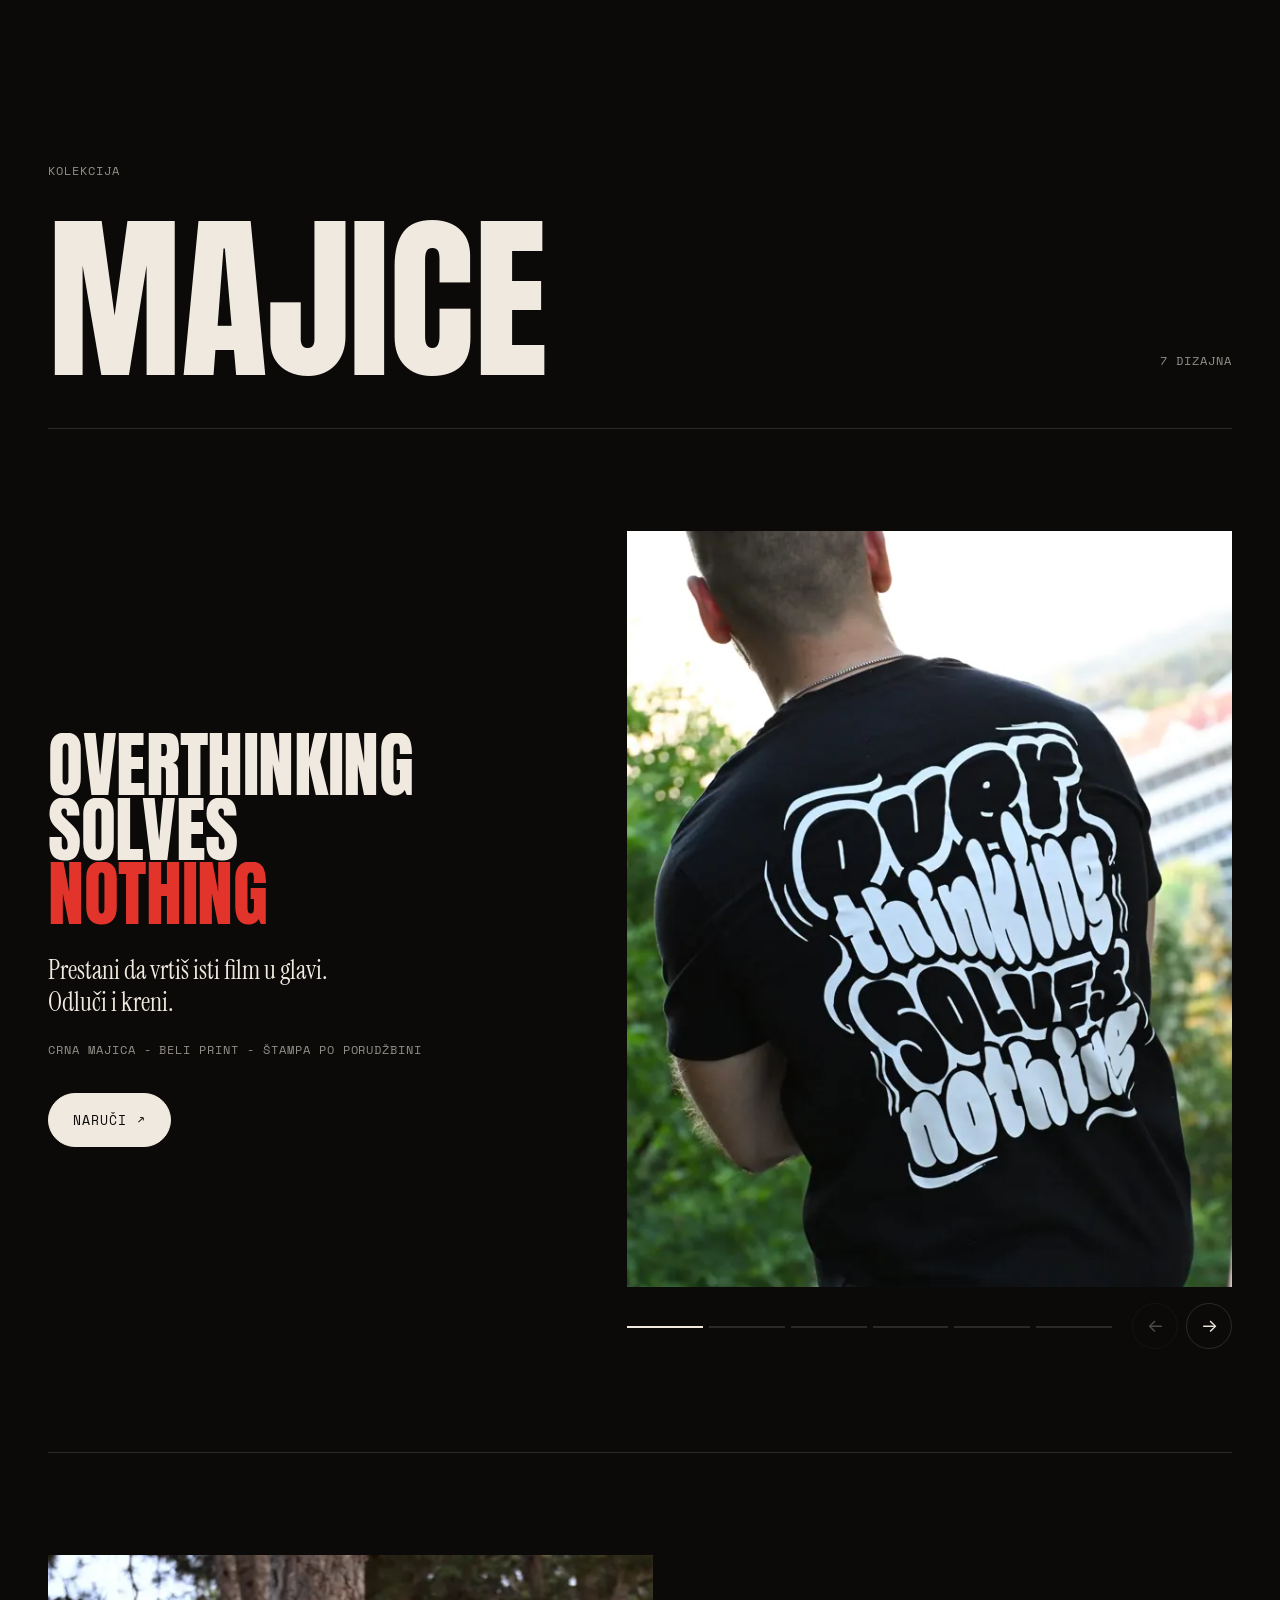
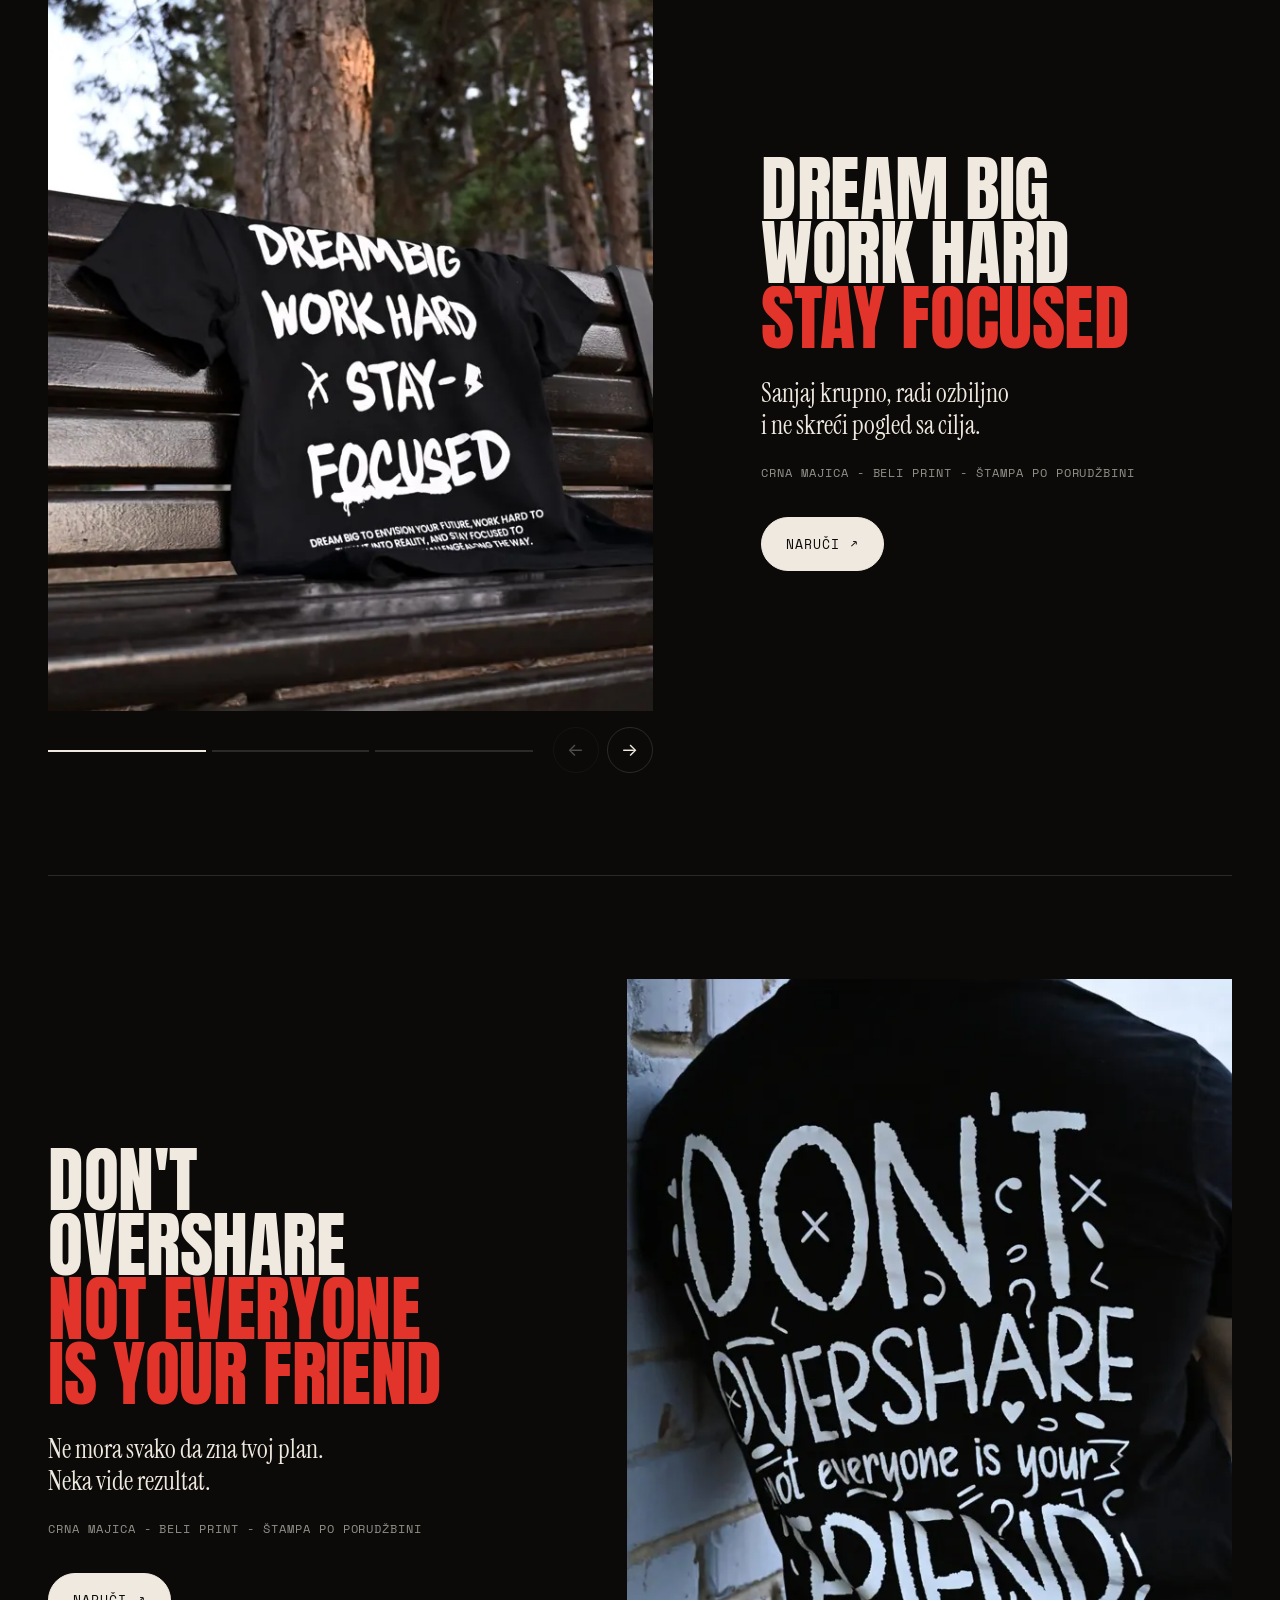
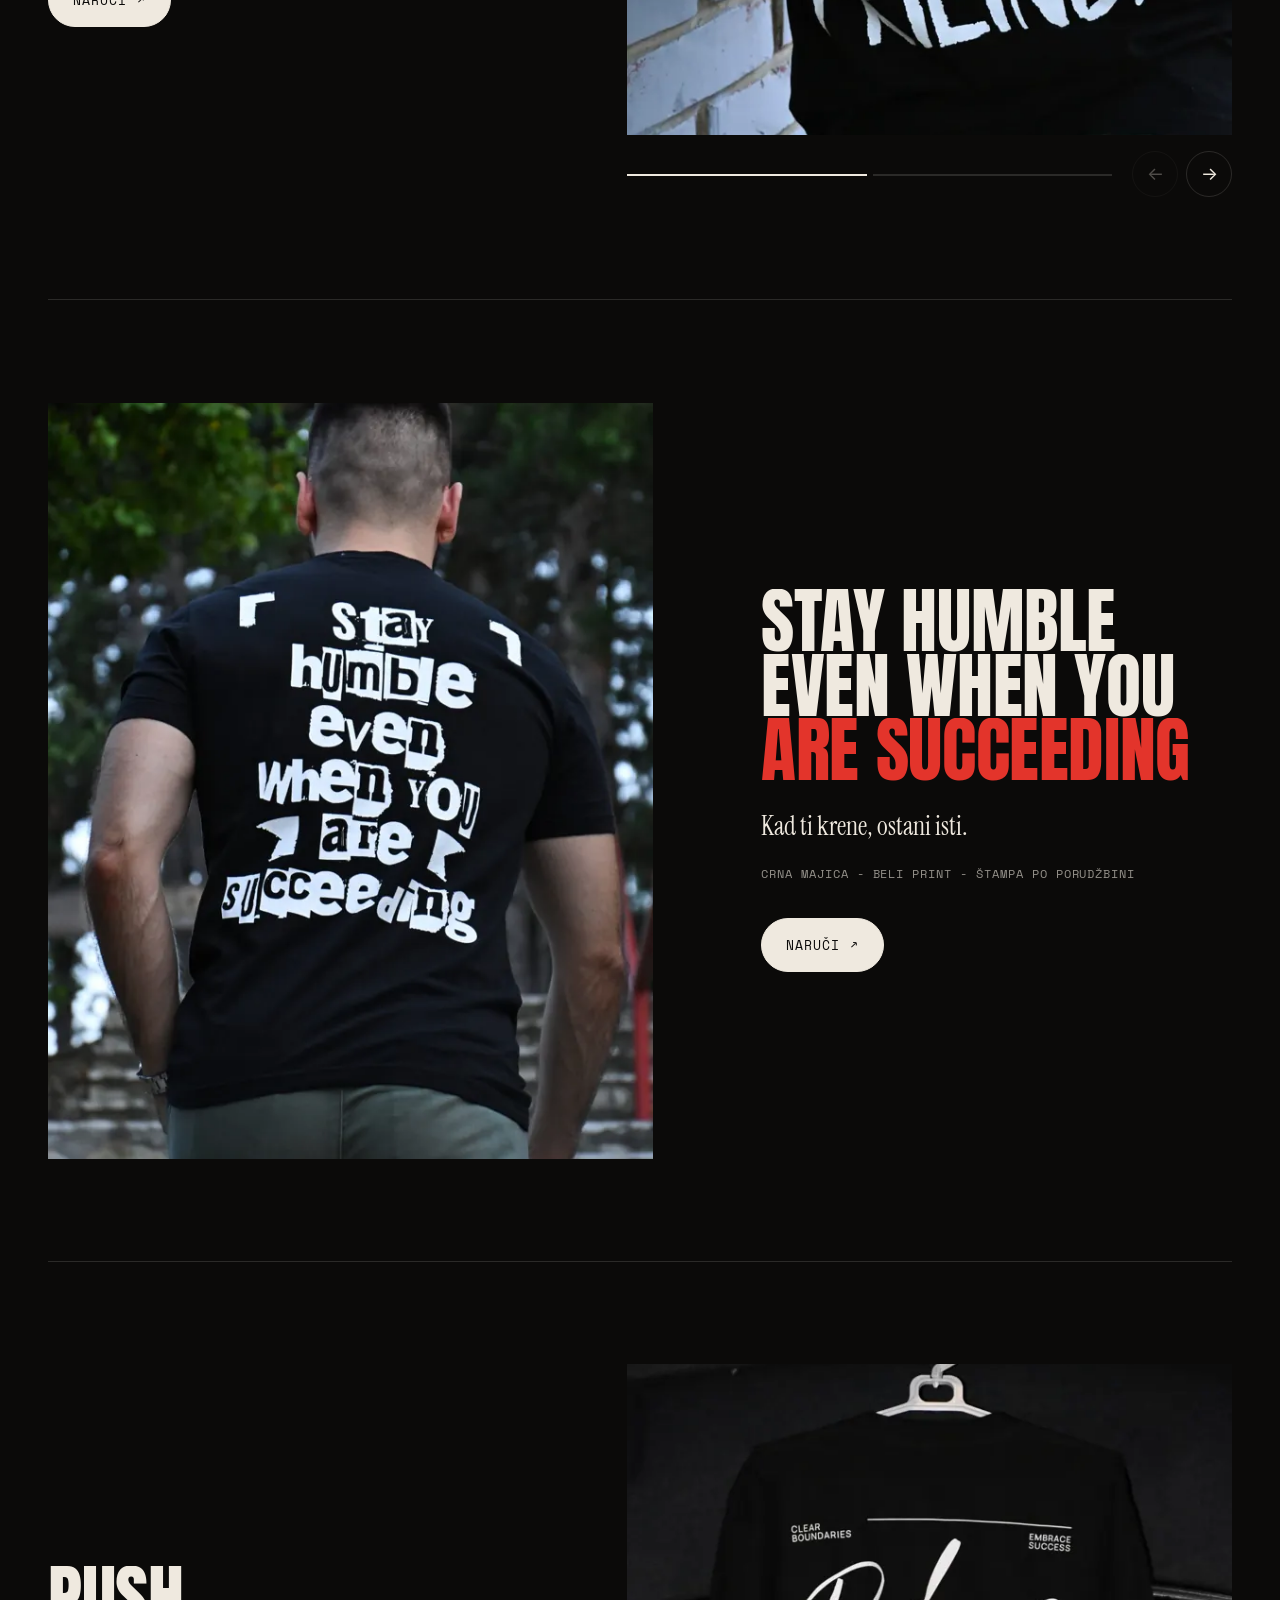
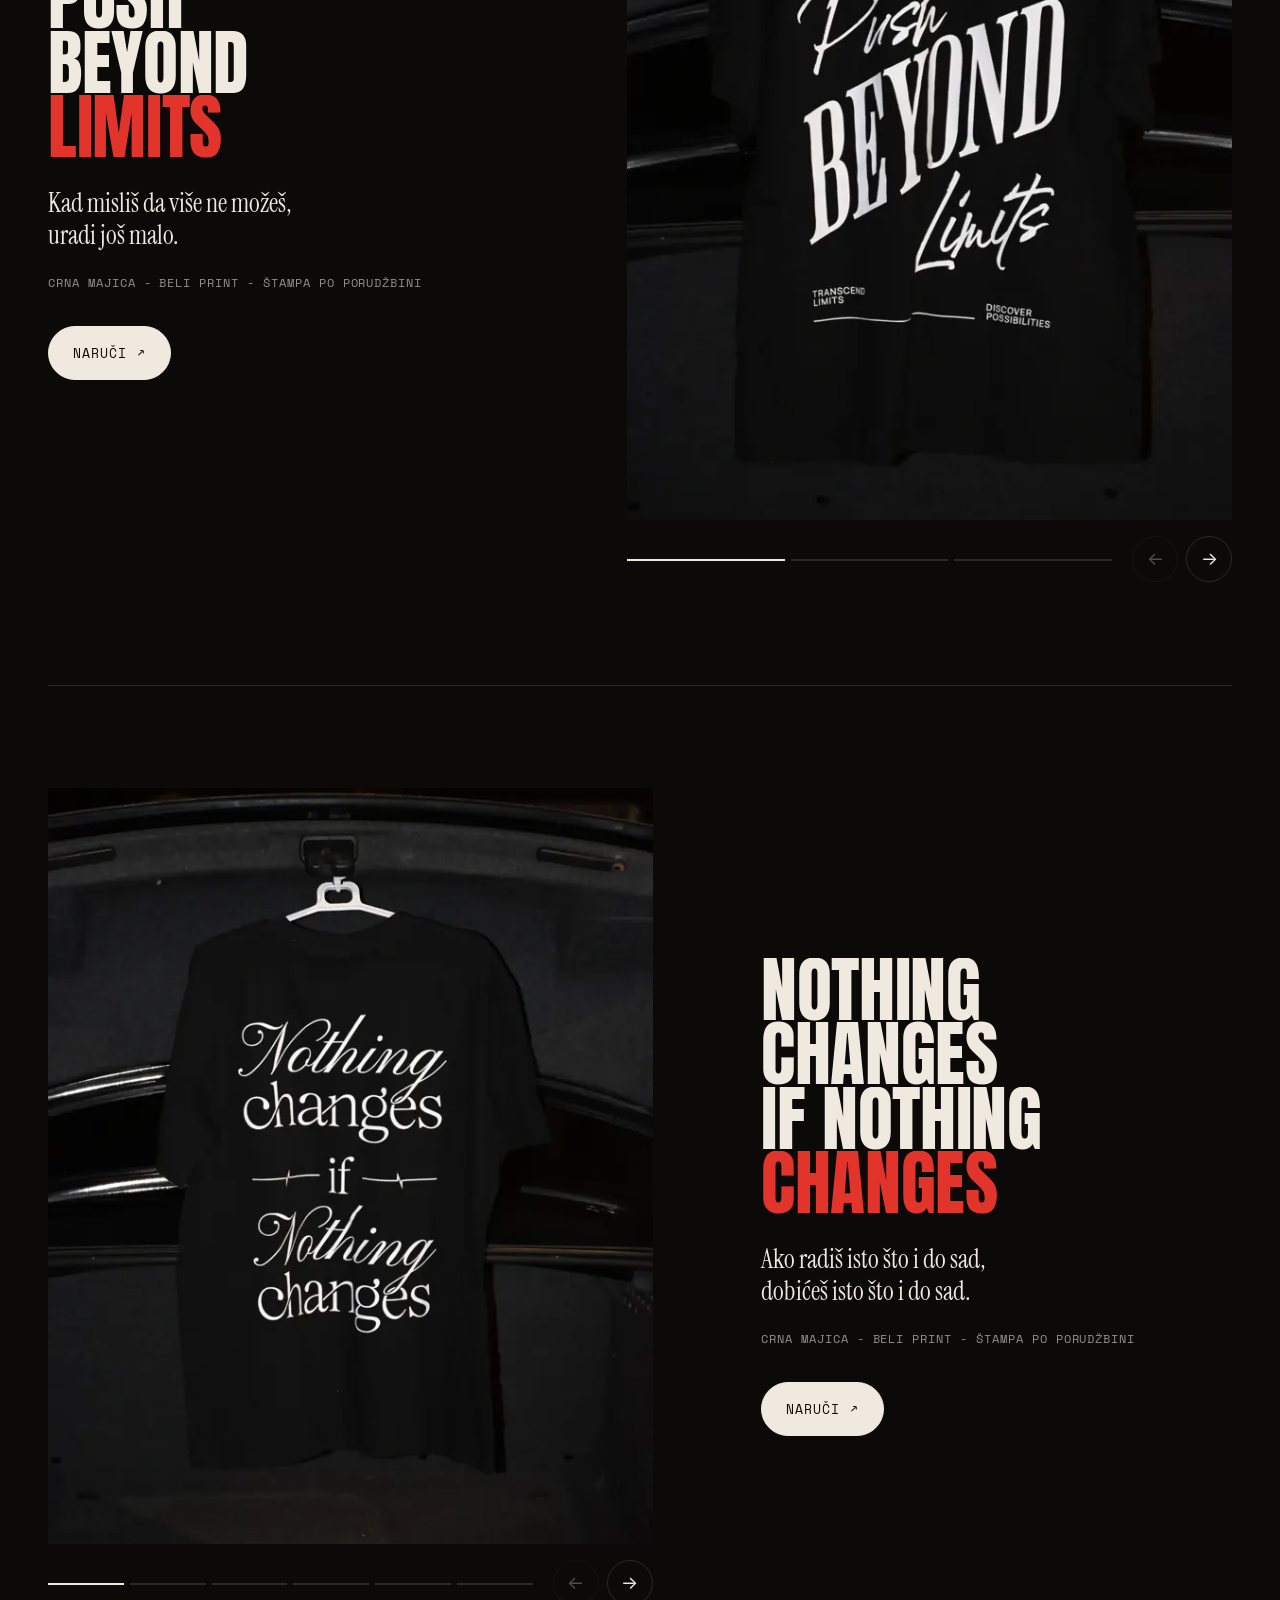
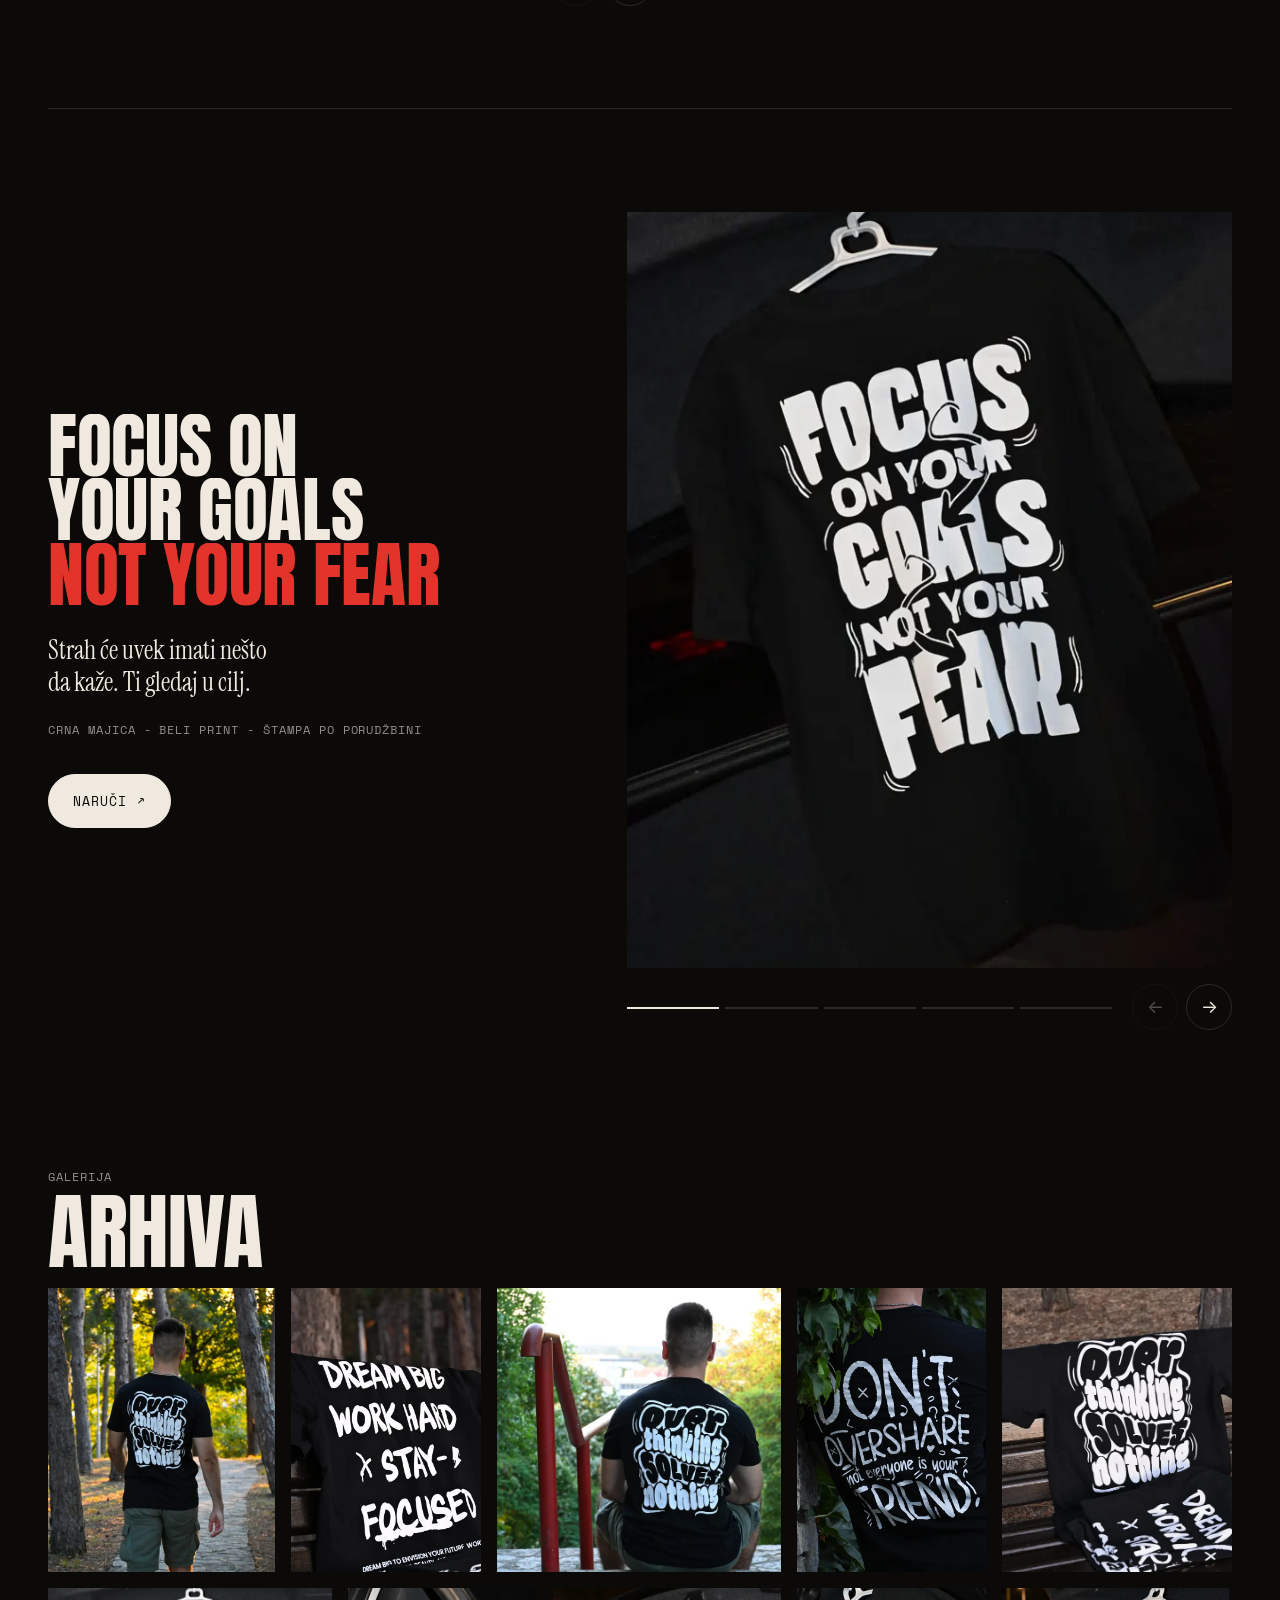
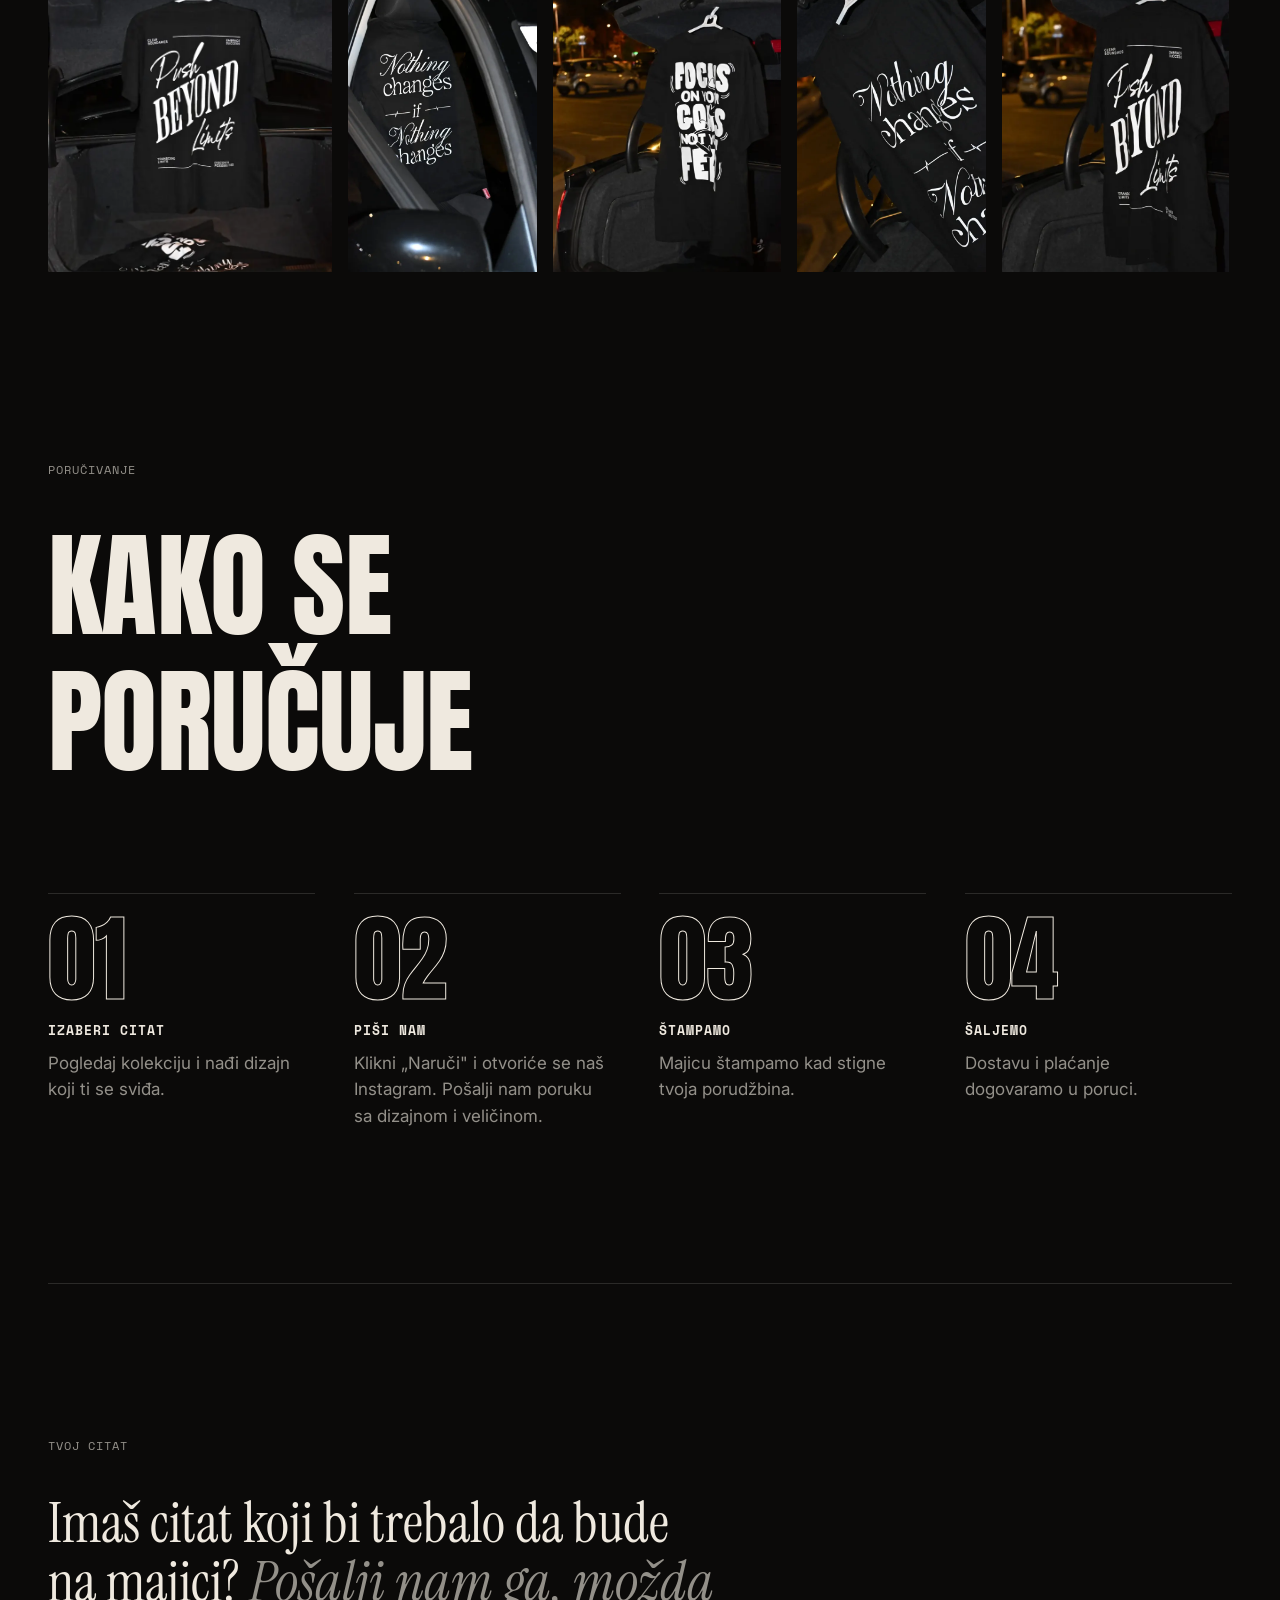
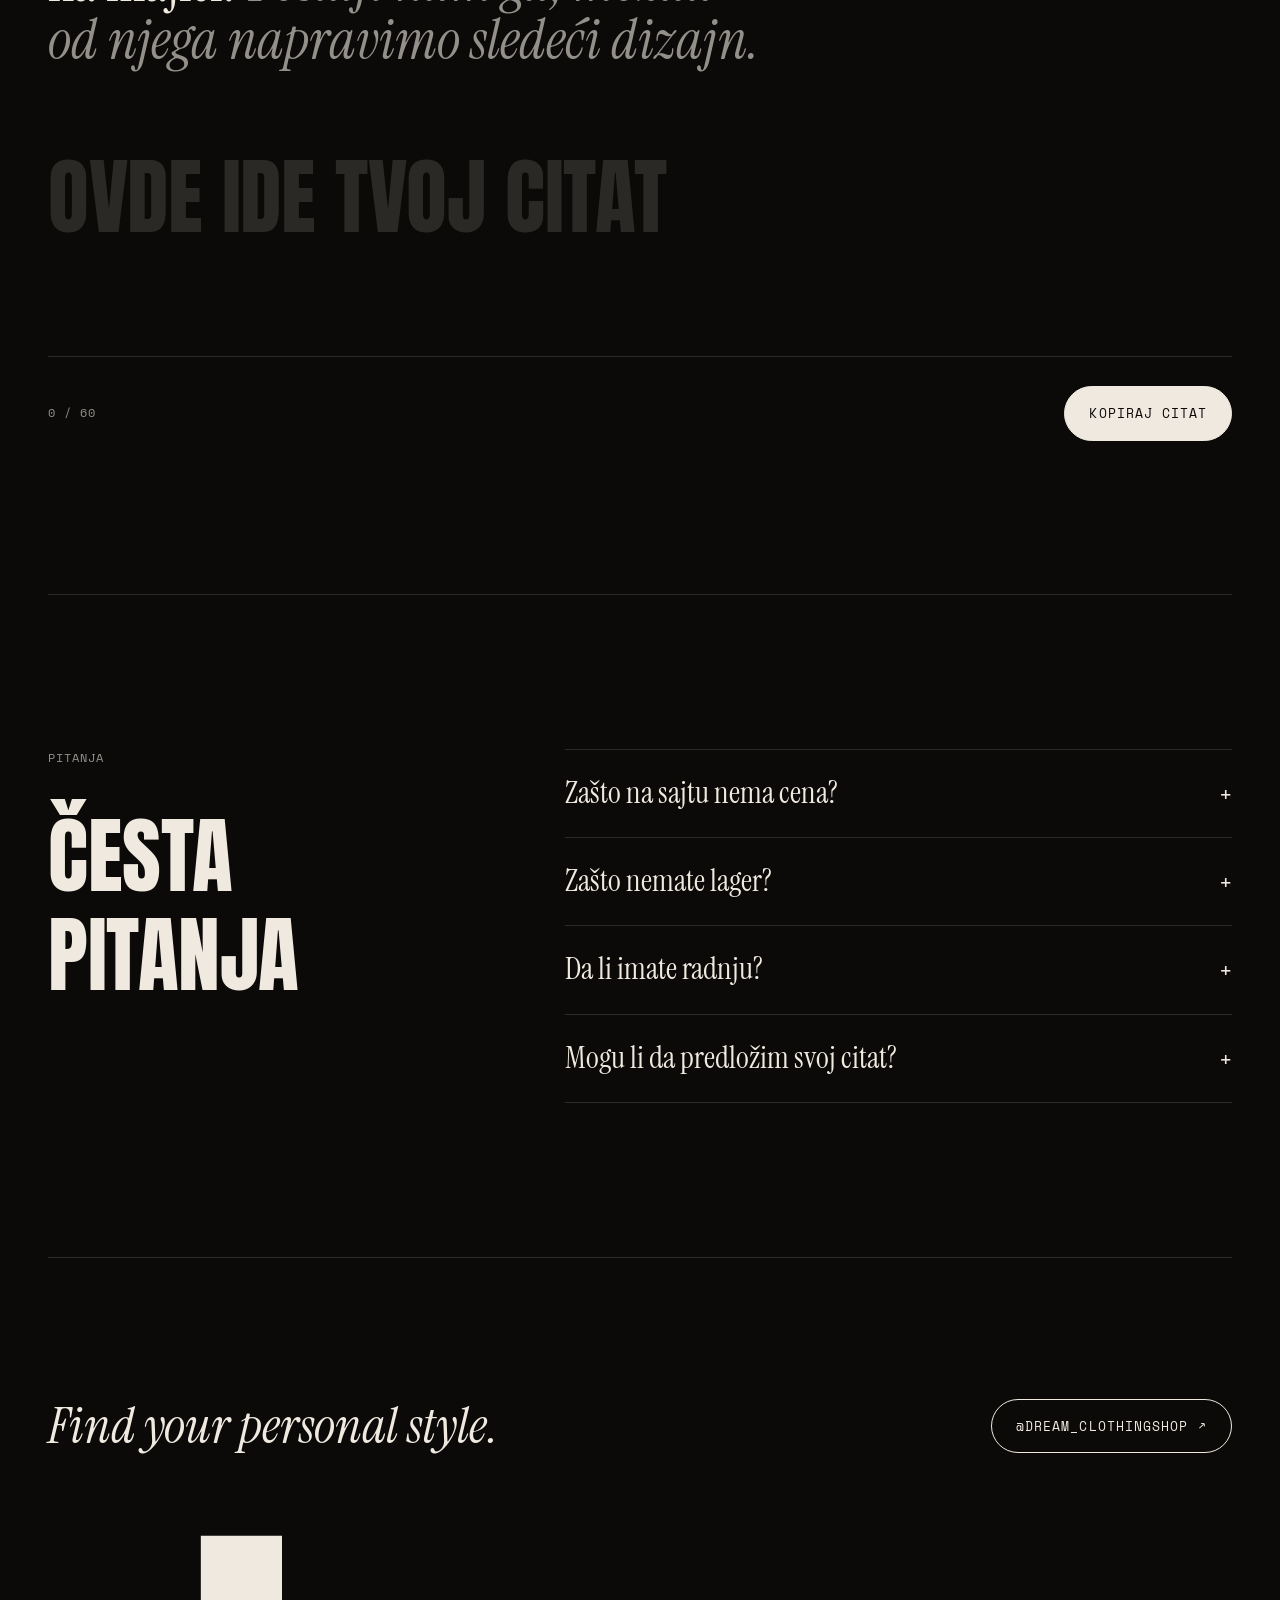
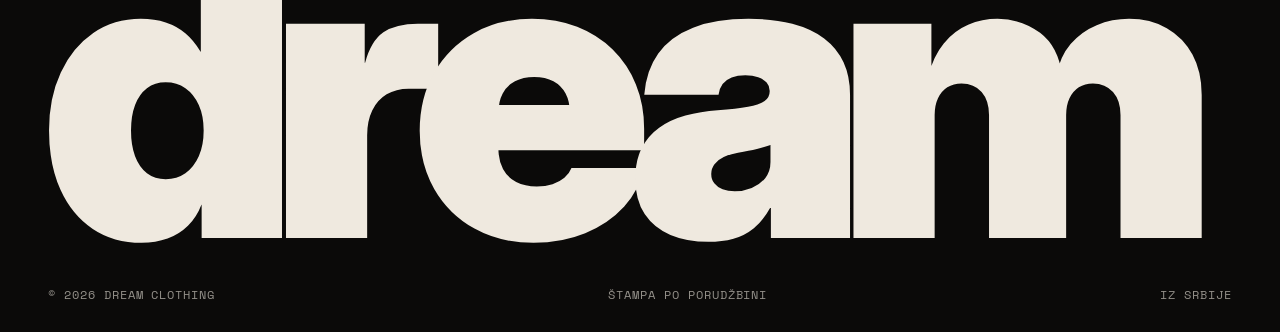
==== commit 5c6d5fa9: "Text fix" ====
--- a/docs/index.html
+++ b/docs/index.html
@@ -4,9 +4,9 @@
   <meta charset="utf-8">
   <meta name="viewport" content="width=device-width, initial-scale=1">
   <title>Dream Clothing - Reči koje nosiš</title>
-  <meta name="description" content="Dream Clothing - crne majice sa porukama. Štampa po porudžbini, iz Srbije. Find your personal style.">
+  <meta name="description" content="Dream Clothing - crne majice sa citatima. Štampa po porudžbini, iz Srbije. Find your personal style.">
   <meta property="og:title" content="Dream Clothing - Reči koje nosiš">
-  <meta property="og:description" content="Crne majice sa porukama. Štampa po porudžbini, iz Srbije.">
+  <meta property="og:description" content="Crne majice sa citatima. Štampa po porudžbini, iz Srbije.">
   <meta property="og:image" content="img/og.jpg">
   <meta name="theme-color" content="#0b0a09">
   <link rel="icon" href="data:image/svg+xml,%3Csvg xmlns='http://www.w3.org/2000/svg' viewBox='0 0 64 64'%3E%3Ccircle cx='32' cy='32' r='32' fill='%230b0a09'/%3E%3Ctext x='32' y='43' font-family='Arial Black,Arial' font-weight='900' font-size='30' fill='%23efe9df' text-anchor='middle'%3Ed%3C/text%3E%3C/svg%3E">
@@ -14,7 +14,7 @@
   <link rel="preconnect" href="https://fonts.gstatic.com" crossorigin>
   <link href="https://fonts.googleapis.com/css2?family=Anton&family=Instrument+Serif:ital@0;1&family=Inter:wght@400;500;900&family=Space+Mono:wght@400;700&display=swap" rel="stylesheet">
   <!-- ?v= je verzija: kad menjaš CSS ili JS, povećaj broj, da browser ne koristi staru kopiju iz keša -->
-  <link rel="stylesheet" href="css/style.css?v=16">
+  <link rel="stylesheet" href="css/style.css?v=17">
   <!-- Privremeno, za poređenje hero varijanti: ?hero=split (Dream big slika) ili ?hero=full (preko celog ekrana).
        Bez parametra se prikazuje trag slika. -->
   <script>
@@ -68,7 +68,7 @@
         <div class="trail__imgs js-trail-imgs" aria-hidden="true"></div>
         <h1 class="trail__word display" aria-label="Dream"><span>D</span><span>R</span><span>E</span><span>A</span><span>M</span></h1>
         <div class="trail__bottom">
-          <p class="trail__line serif"><em>Majice sa porukom.<br>Štampamo ih tek kad ih poručiš.</em></p>          <a class="btn btn--accent js-ig-dm" href="#" target="_blank" rel="noopener">Naruči na Instagramu <span aria-hidden="true">↗</span></a>
+          <p class="trail__line serif"><em>Majice sa citatom.<br>Štampamo ih tek kad ih poručiš.</em></p>          <a class="btn btn--accent js-ig-dm" href="#" target="_blank" rel="noopener">Naruči na Instagramu <span aria-hidden="true">↗</span></a>
         </div>
       </div>
       <div class="wrap">
@@ -78,7 +78,7 @@
       </div>
     </section>
 
-    <!-- Privremeno, za poređenje (?hero=split): naslov levo, majica sa istom porukom desno -->
+    <!-- Privremeno, za poređenje (?hero=split): naslov levo, majica sa istim citatom desno -->
     <section class="intro-wrap" data-variant="split" data-theme="day" aria-label="Uvod">
       <div class="wrap intro">
         <div class="intro__text">
@@ -136,7 +136,7 @@
       <div class="wrap">
         <p class="mono label reveal">Manifest</p>
         <p class="manifest__lead serif reveal">
-          Dream pravi majice sa <em>rečenicama</em> koje ti trebaju kad ti je teško.
+          Dream pravi majice sa <em>citatima</em> koji ti trebaju kad ti je teško.
         </p>
         <div class="manifest__cols">
           <div class="reveal">
@@ -189,8 +189,8 @@
         <p class="mono label reveal">Poručivanje</p>
         <h2 class="display order__title reveal">Kako se<br>poručuje</h2>
         <ol class="steps">
-          <li class="reveal"><span class="steps__n display">01</span><h3>Izaberi poruku</h3><p>Pogledaj kolekciju i nađi dizajn koji ti se sviđa.</p></li>
-          <li class="reveal"><span class="steps__n display">02</span><h3>Piši nam</h3><p>Klikni „Naruči" i otvoriće se poruka na Instagramu. Napiši koji dizajn i koju veličinu želiš.</p></li>
+          <li class="reveal"><span class="steps__n display">01</span><h3>Izaberi citat</h3><p>Pogledaj kolekciju i nađi dizajn koji ti se sviđa.</p></li>
+          <li class="reveal"><span class="steps__n display">02</span><h3>Piši nam</h3><p>Klikni „Naruči" i otvoriće se naš Instagram. Pošalji nam poruku sa dizajnom i veličinom.</p></li>
           <li class="reveal"><span class="steps__n display">03</span><h3>Štampamo</h3><p>Majicu štampamo kad stigne tvoja porudžbina.</p></li>
           <li class="reveal"><span class="steps__n display">04</span><h3>Šaljemo</h3><p>Dostavu i plaćanje dogovaramo u poruci.</p></li>
         </ol>
@@ -200,17 +200,17 @@
     <!-- TVOJA REČENICA -->
     <section class="section section--ruled yourline" data-theme="night">
       <div class="wrap">
-        <p class="mono label reveal">Tvoja rečenica</p>
-        <h2 class="serif yourline__title reveal">Imaš rečenicu koja bi trebalo da bude na majici? <em>Pošalji nam je, možda od nje napravimo sledeći dizajn.</em></h2>
+        <p class="mono label reveal">Tvoj citat</p>
+        <h2 class="serif yourline__title reveal">Imaš citat koji bi trebalo da bude na majici? <em>Pošalji nam ga, možda od njega napravimo sledeći dizajn.</em></h2>
         <form class="yourline__form js-line-form reveal" novalidate>
-          <label for="line" class="sr-only">Tvoja poruka</label>
-          <textarea id="line" class="display" rows="2" maxlength="60" placeholder="Ovde ide tvoja poruka"></textarea>
+          <label for="line" class="sr-only">Tvoj citat</label>
+          <textarea id="line" class="display" rows="2" maxlength="60" placeholder="Ovde ide tvoj citat"></textarea>
           <div class="yourline__row">
             <span class="mono js-line-count">0 / 60</span>
-            <button type="submit" class="btn">Kopiraj rečenicu</button>
-          </div>
-          <!-- Drugi korak: pojavi se tek kad je rečenica kopirana. Instagram ne dozvoljava da sajt sam upiše tekst u poruku,
-               pa korisnik otvara razgovor i nalepi rečenicu. -->
+            <button type="submit" class="btn">Kopiraj citat</button>
+          </div>
+          <!-- Drugi korak: pojavi se tek kad je citat kopiran. Instagram ne dozvoljava da sajt sam upiše tekst u poruku,
+               pa korisnik otvara razgovor i nalepi citat. -->
           <div class="yourline__next js-line-next" hidden>
             <p class="yourline__msg js-line-msg" role="status"></p>
             <a class="btn btn--accent js-ig-dm" href="#" target="_blank" rel="noopener">Otvori Instagram <span aria-hidden="true">↗</span></a>
@@ -231,7 +231,7 @@
             <details class="reveal"><summary>Zašto na sajtu nema cena?</summary><p>Svaku majicu štampamo po porudžbini, pa cenu, veličinu i rok dogovaramo sa tobom u poruci na Instagramu.</p></details>
             <details class="reveal"><summary>Zašto nemate lager?</summary><p>Majicu štampamo tek kad je poručiš, pa nam lager ne treba.</p></details>
             <details class="reveal"><summary>Da li imate radnju?</summary><p>Nemamo. Dream je online brend iz Srbije i sve ide preko Instagrama.</p></details>
-            <details class="reveal"><summary>Mogu li da predložim svoju poruku?</summary><p>Može. Upiši je u polje „Tvoja rečenica" ili nam piši na Instagramu.</p></details>
+            <details class="reveal"><summary>Mogu li da predložim svoj citat?</summary><p>Može. Upiši ga u polje „Tvoj citat" ili nam piši na Instagramu.</p></details>
           </div>
         </div>
       </div>
@@ -265,7 +265,7 @@
 
   <div class="toast mono js-toast" role="status" aria-live="polite"></div>
 
-  <script src="js/data.js?v=16"></script>
-  <script src="js/main.js?v=16"></script>
+  <script src="js/data.js?v=17"></script>
+  <script src="js/main.js?v=17"></script>
 </body>
 </html>
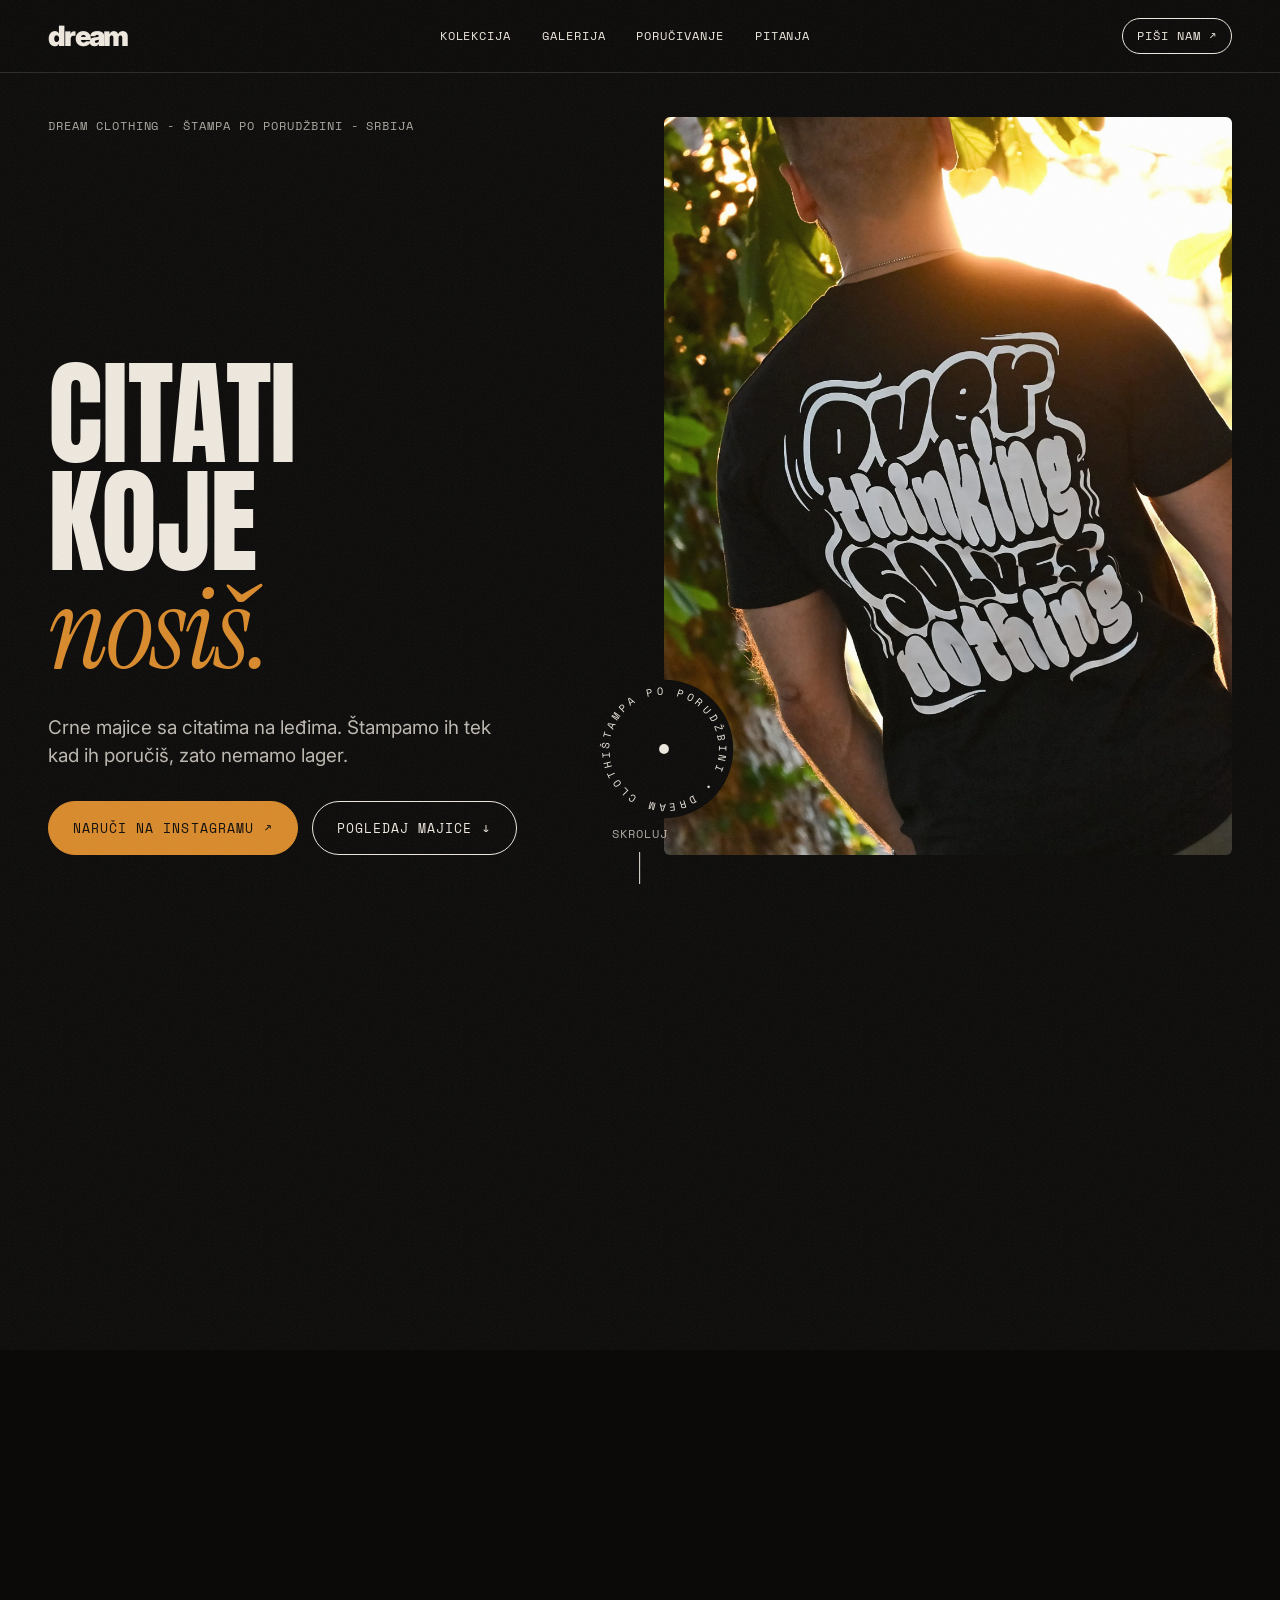
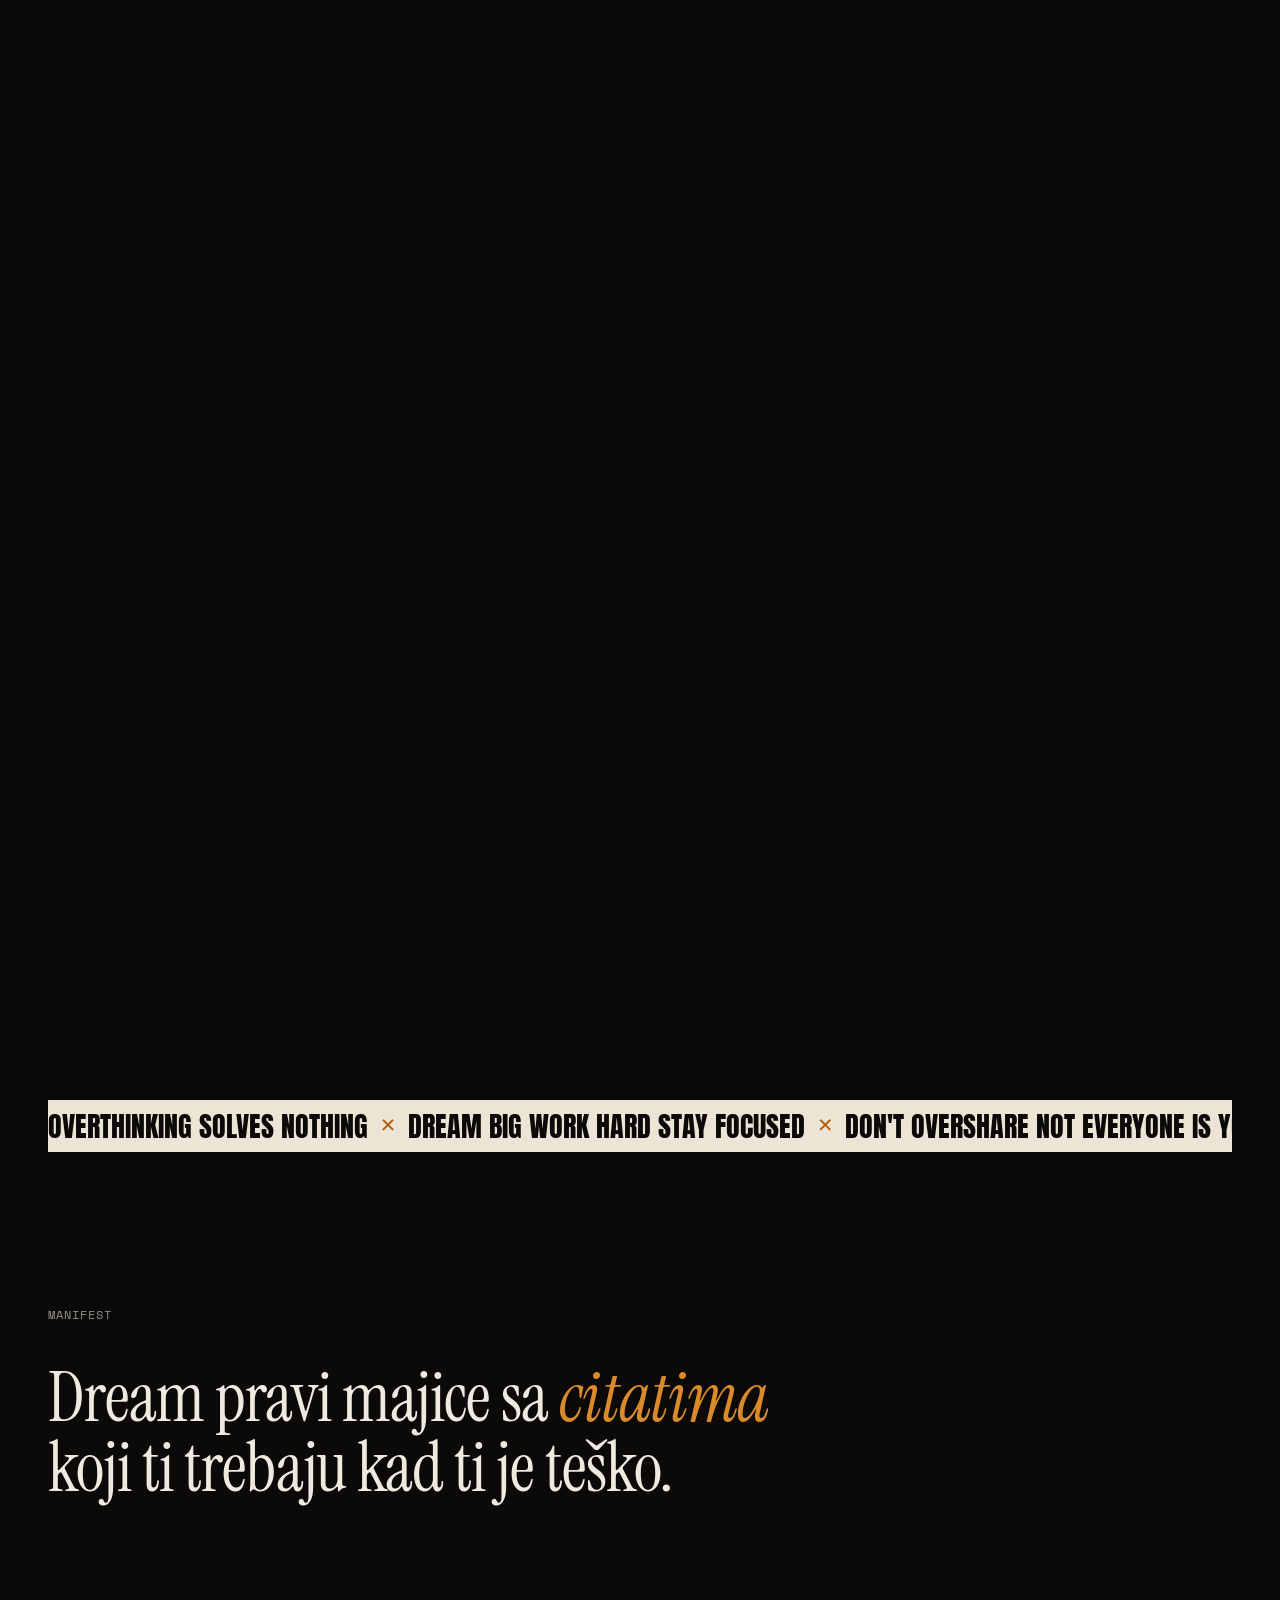
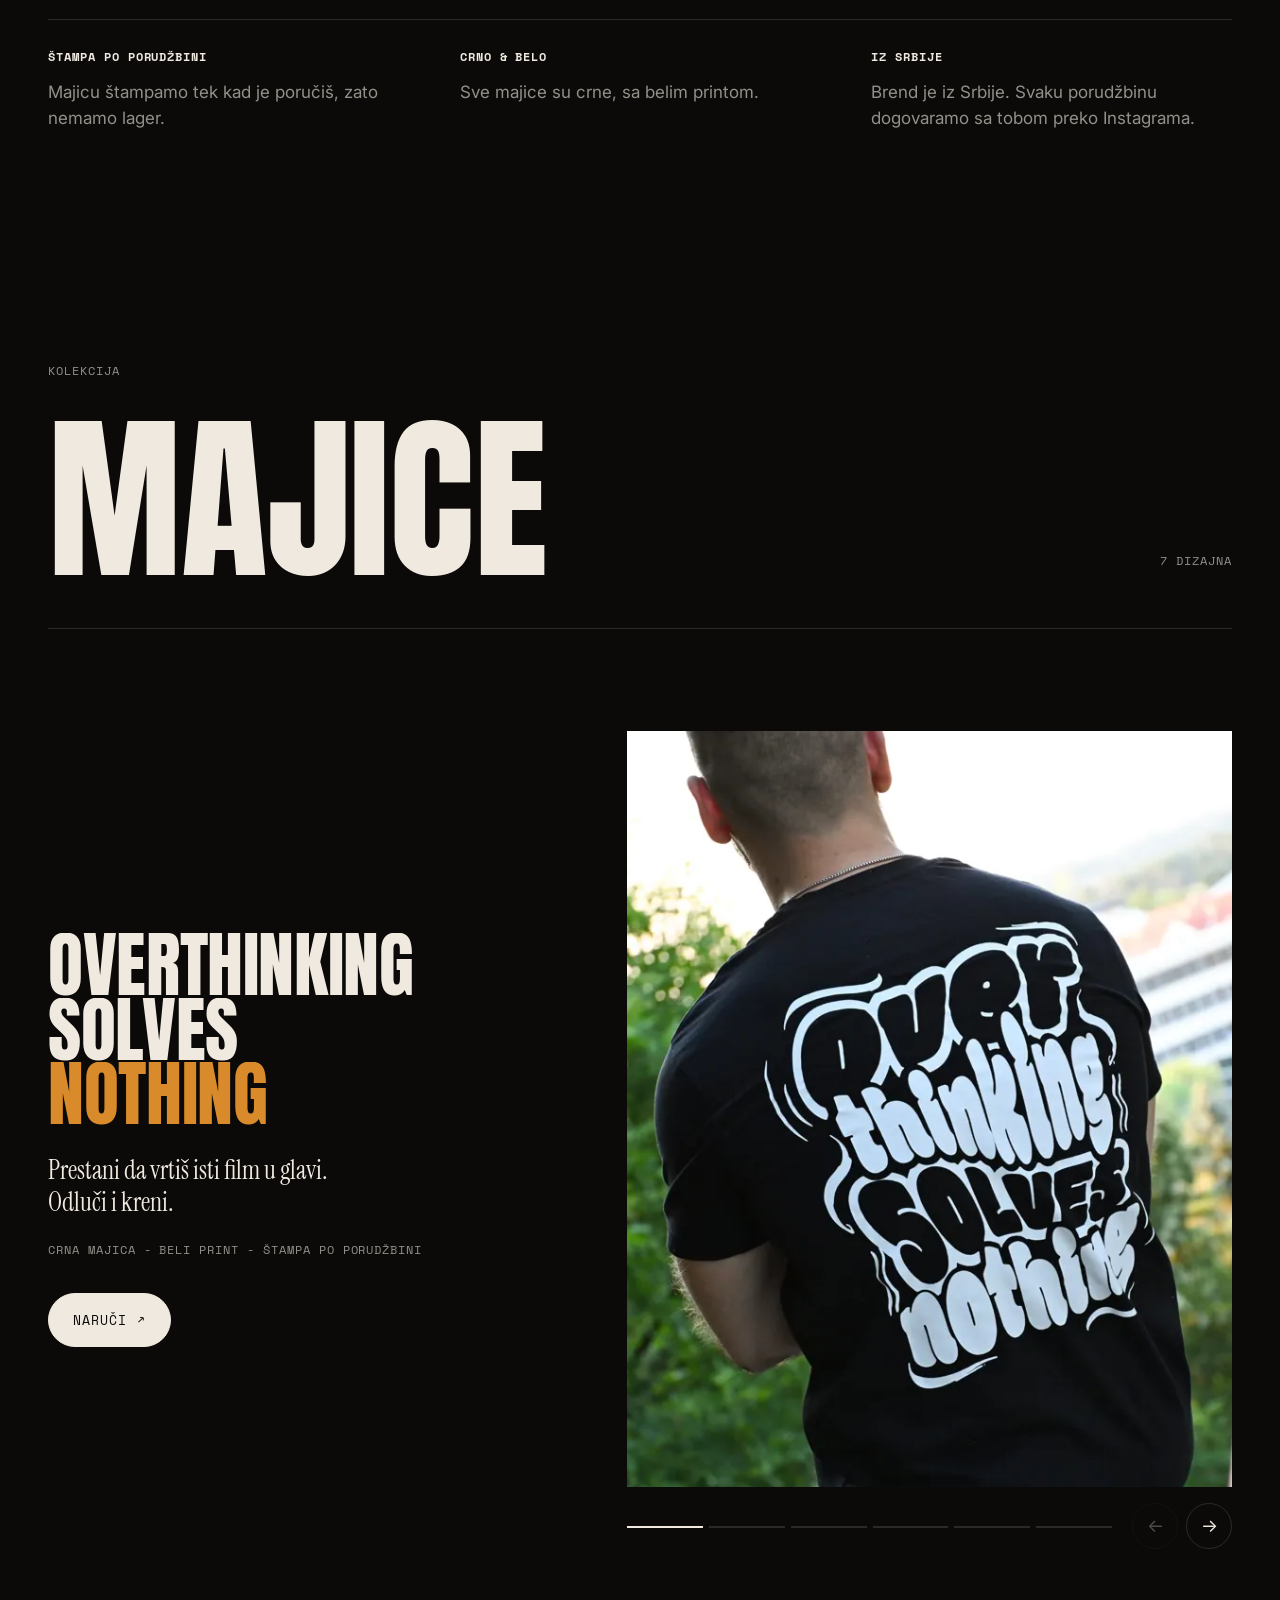
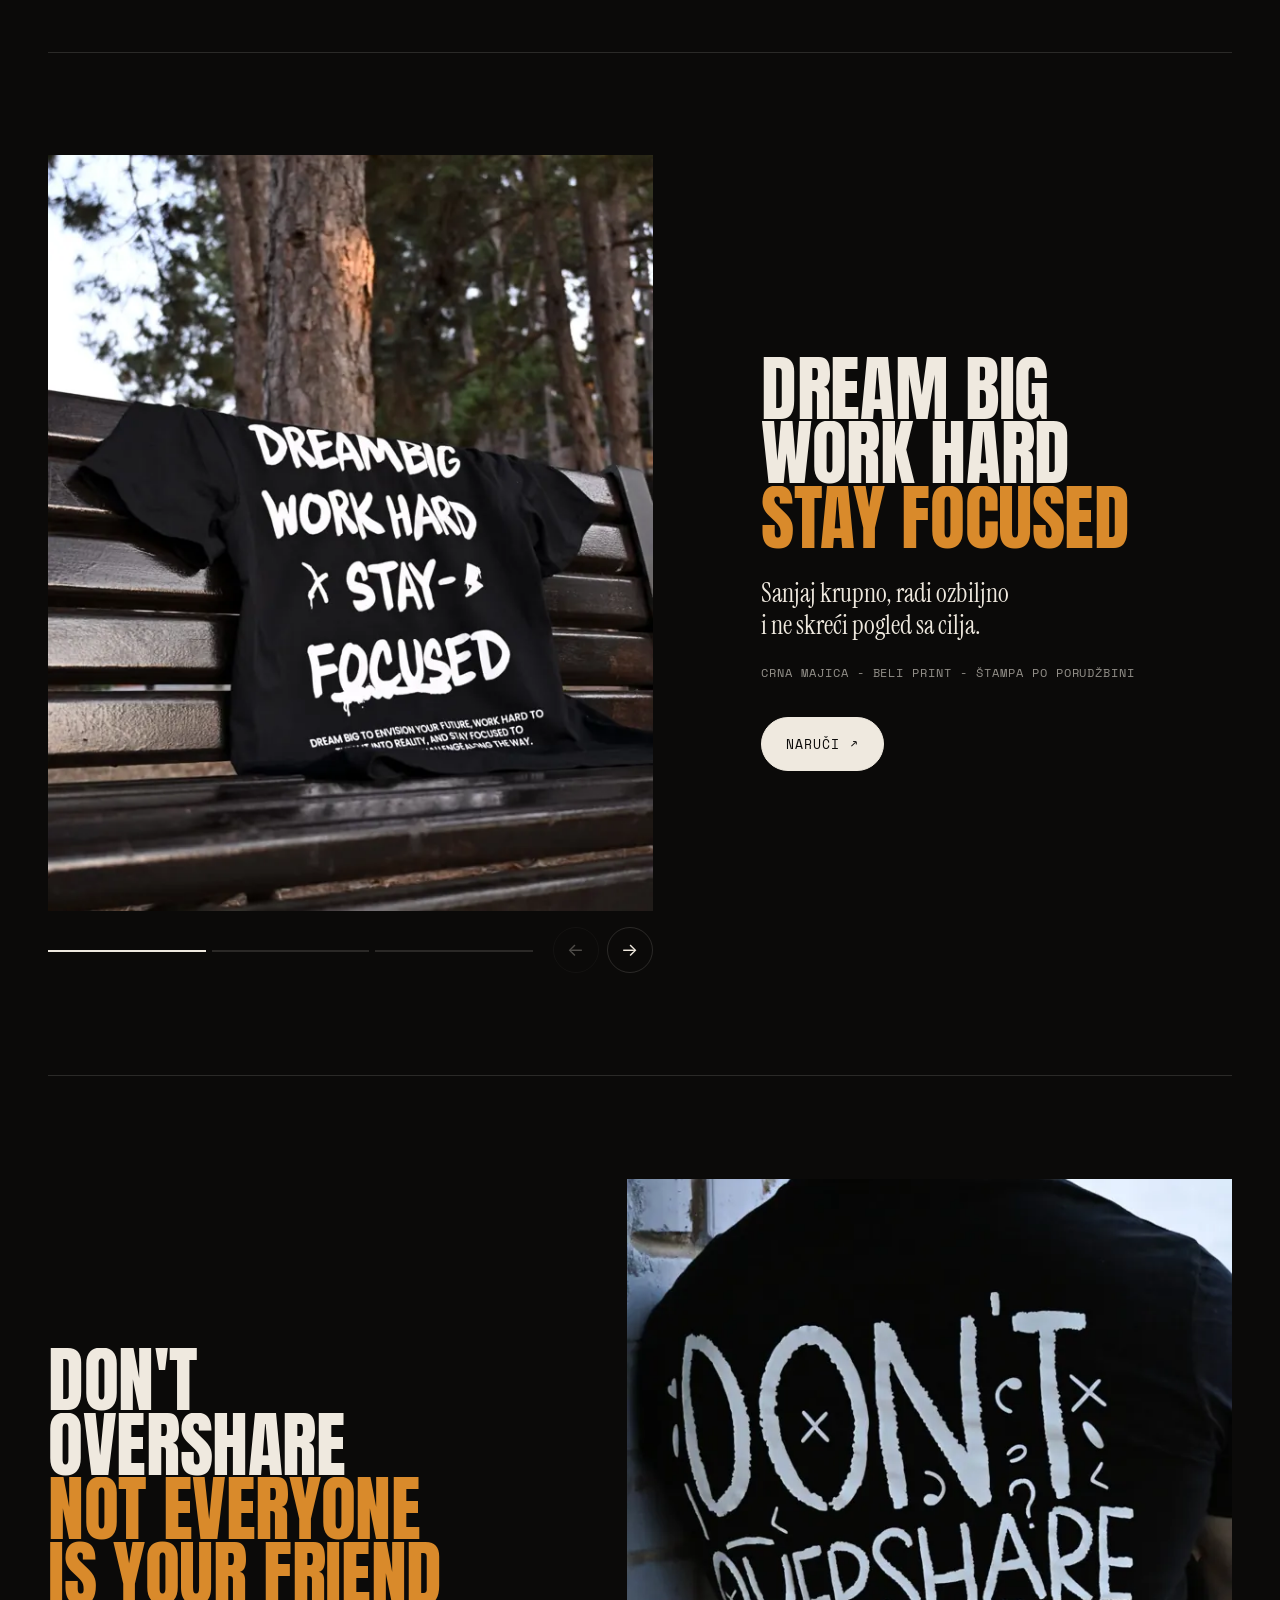
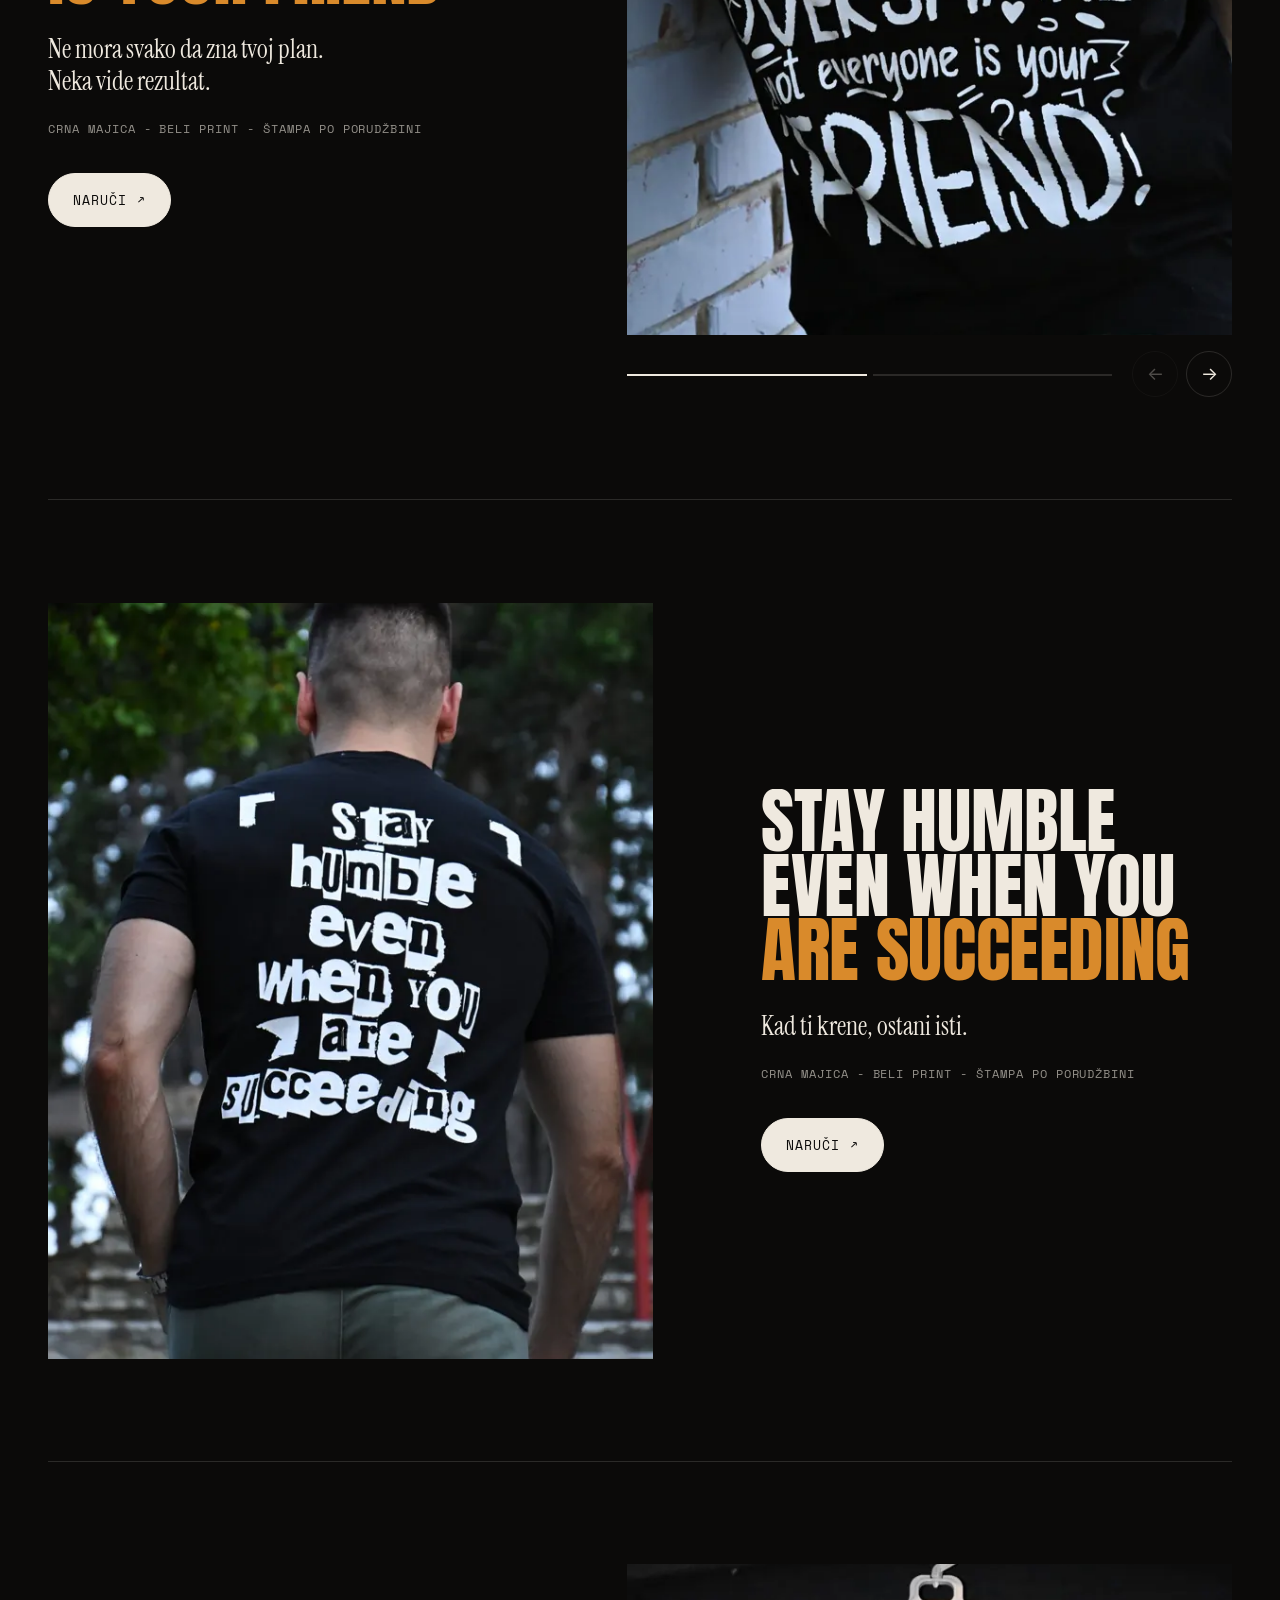
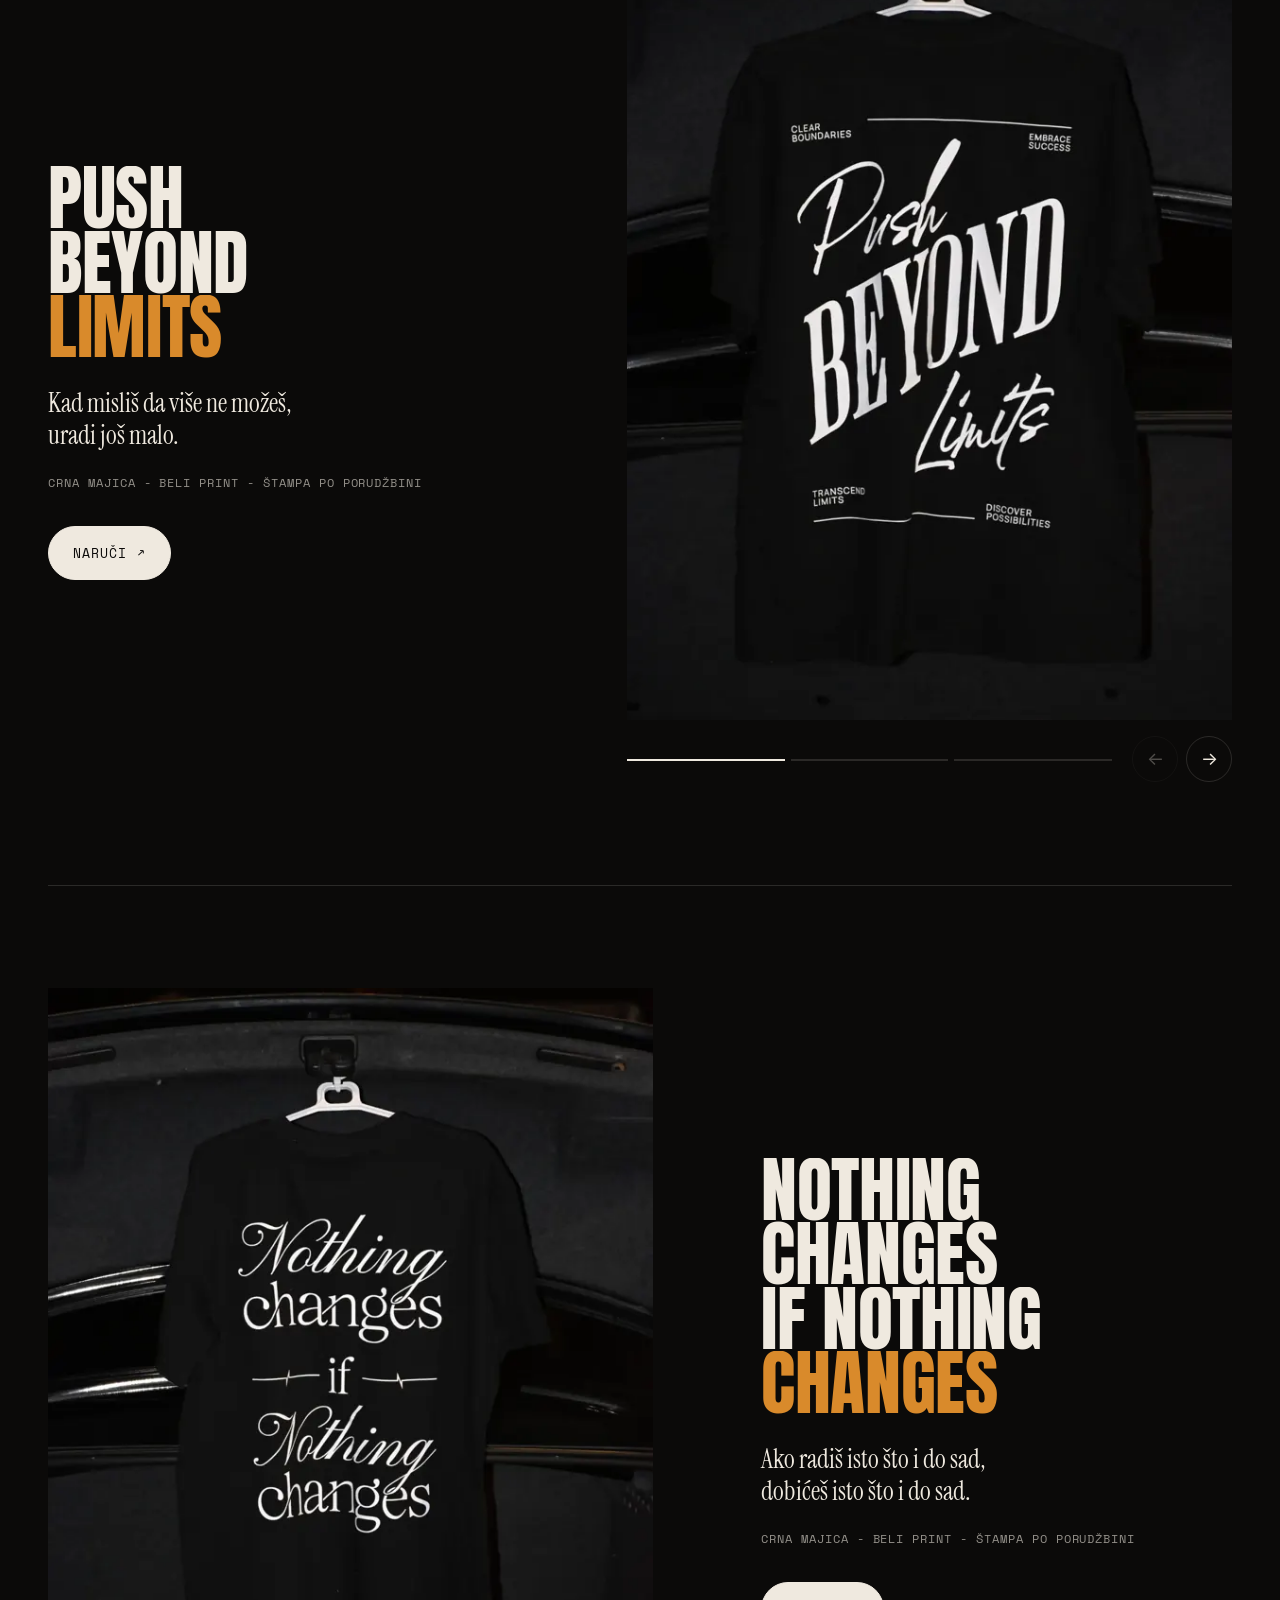
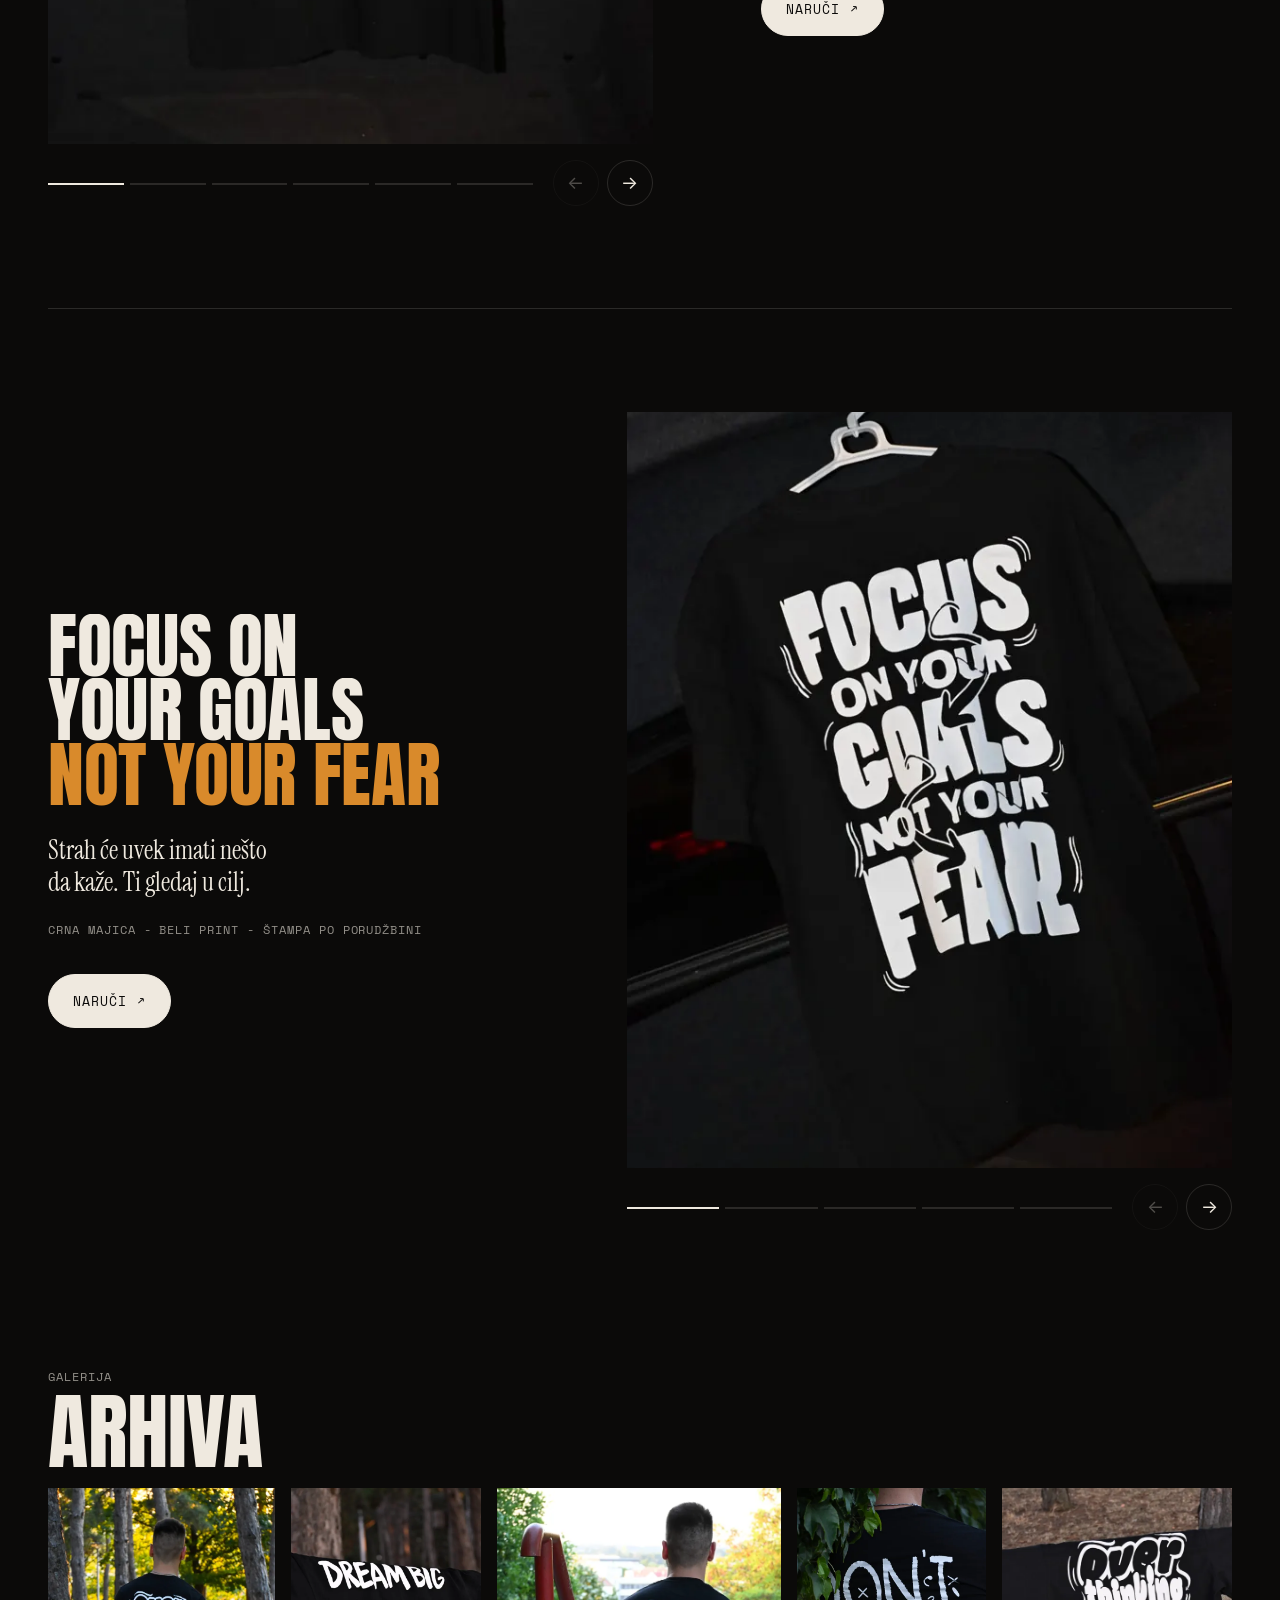
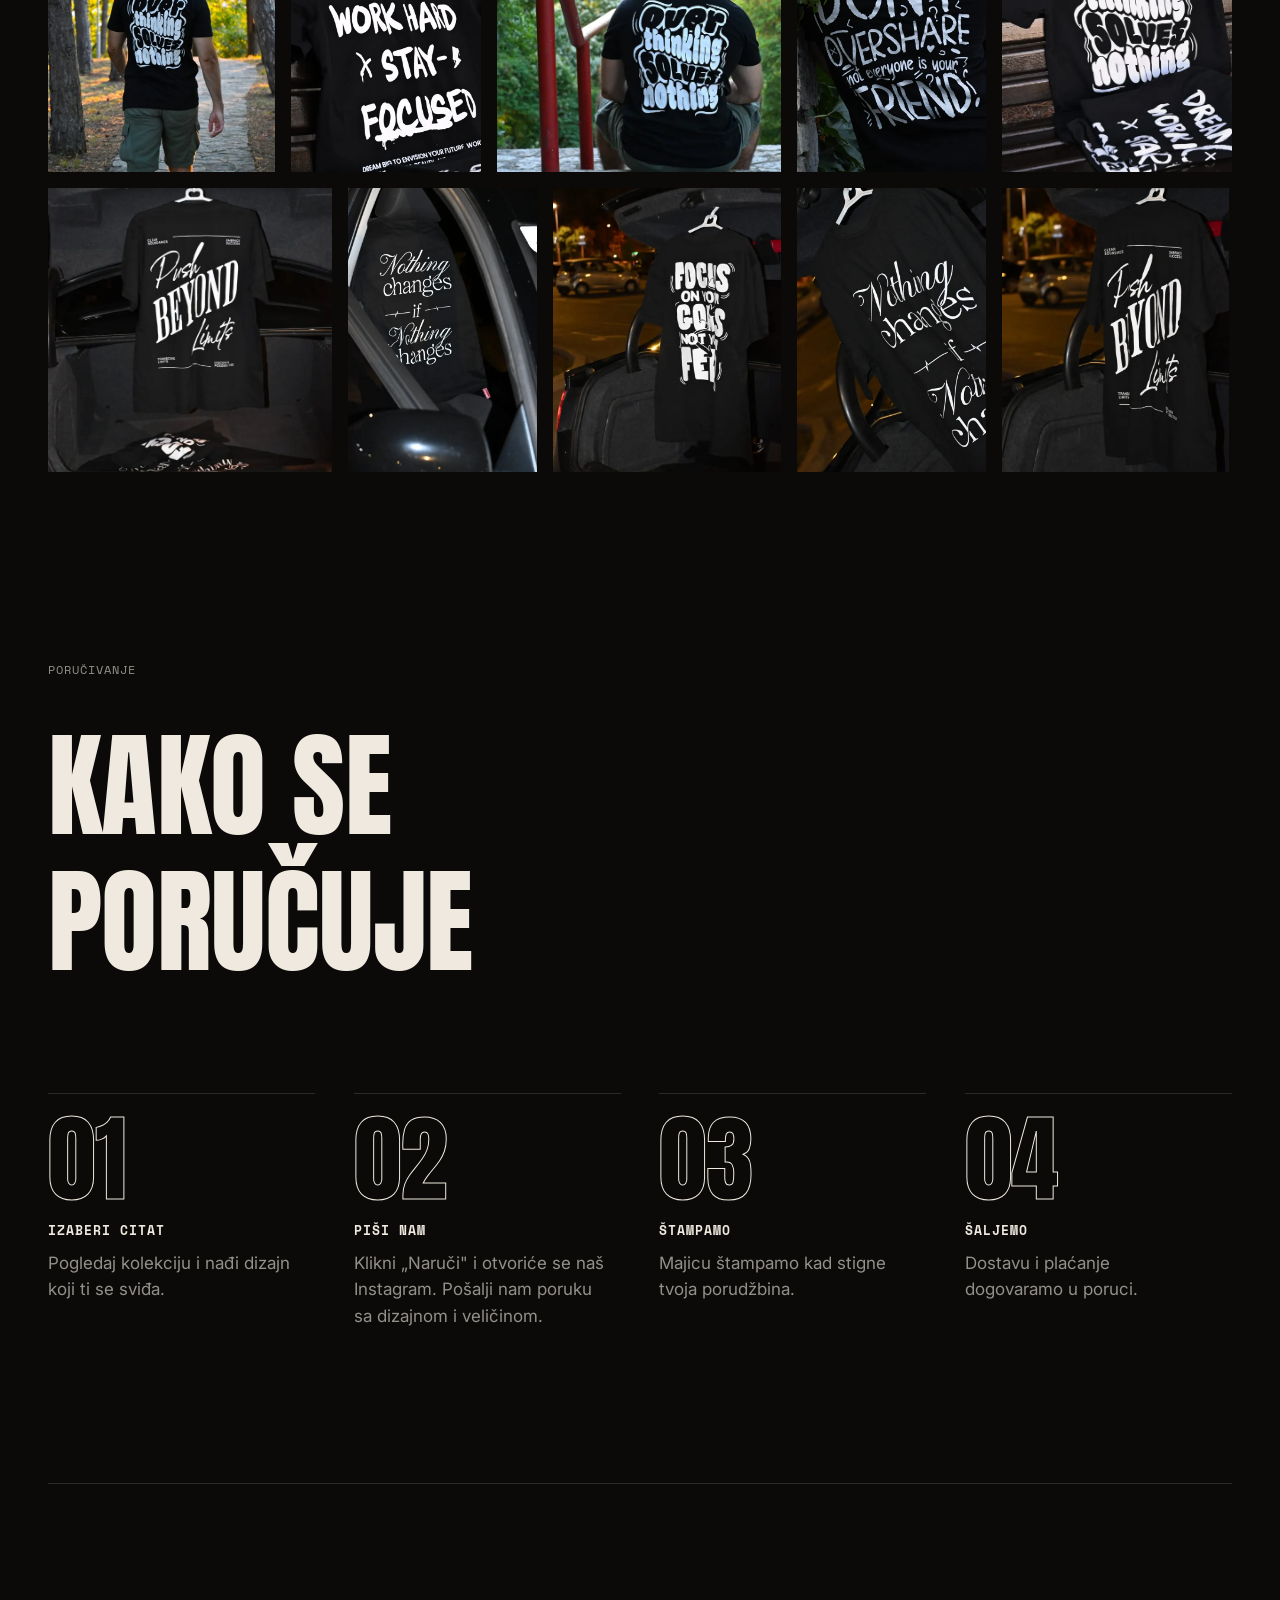
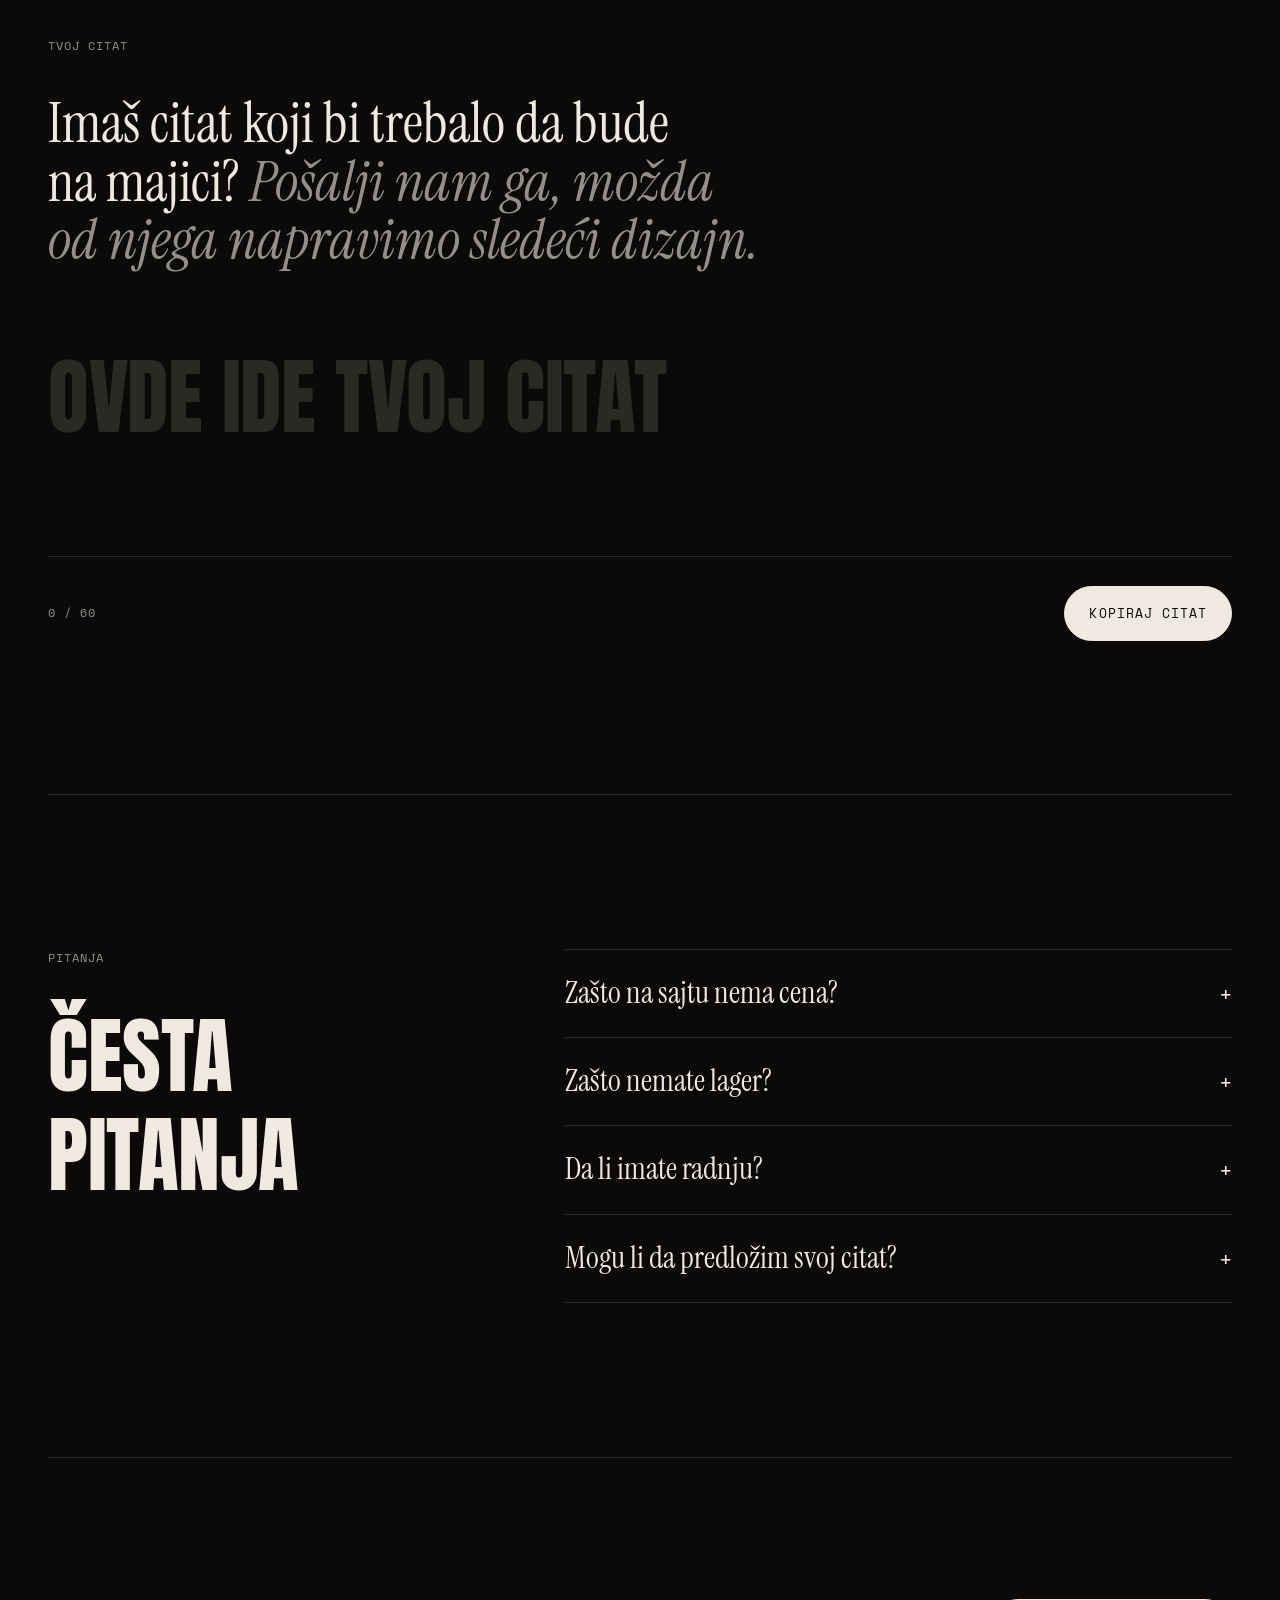
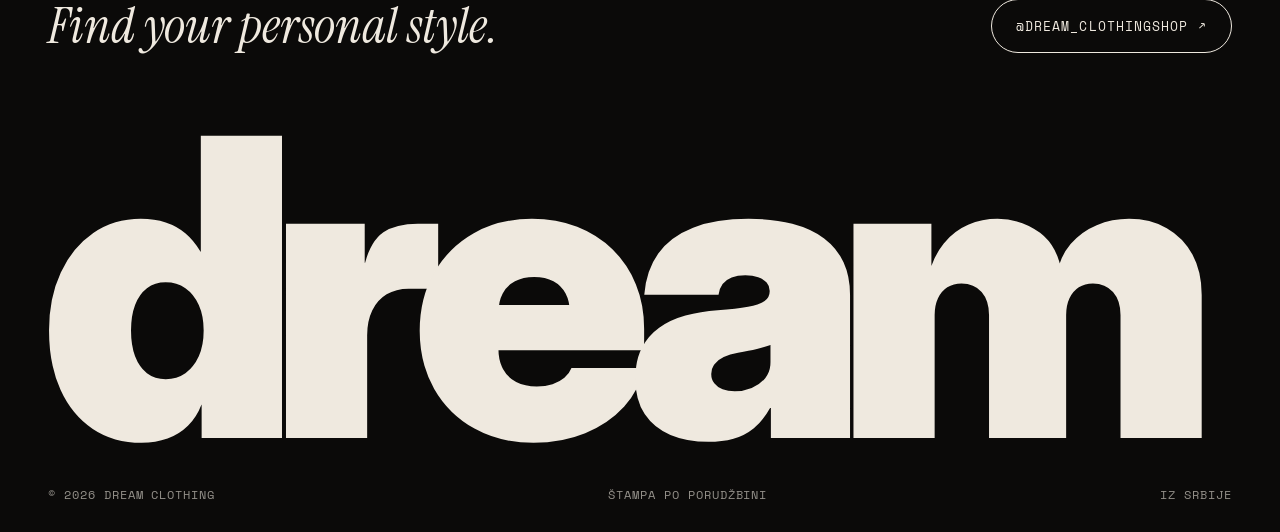
==== commit 83b612f0: "Color changes; Hero redesign" ====
--- a/docs/index.html
+++ b/docs/index.html
@@ -3,26 +3,31 @@
 <head>
   <meta charset="utf-8">
   <meta name="viewport" content="width=device-width, initial-scale=1">
-  <title>Dream Clothing - Reči koje nosiš</title>
+  <title>Dream Clothing - Citati koje nosiš</title>
   <meta name="description" content="Dream Clothing - crne majice sa citatima. Štampa po porudžbini, iz Srbije. Find your personal style.">
-  <meta property="og:title" content="Dream Clothing - Reči koje nosiš">
+  <!-- Adresa sajta. Ako sajt pređe na svoj domen, promeni je ovde (canonical, og:url, og:image) i u 404.html -->
+  <link rel="canonical" href="https://aleksandarusljebrka.github.io/dream-clothing/">
+  <!-- Pregled linka kad ga neko pošalje (Instagram, Viber, WhatsApp, Facebook).
+       og:image mora da bude puna adresa sa https://, relativnu putanju te aplikacije ne čitaju. -->
+  <meta property="og:type" content="website">
+  <meta property="og:site_name" content="Dream Clothing">
+  <meta property="og:locale" content="sr_RS">
+  <meta property="og:url" content="https://aleksandarusljebrka.github.io/dream-clothing/">
+  <meta property="og:title" content="Dream Clothing - Citati koje nosiš">
   <meta property="og:description" content="Crne majice sa citatima. Štampa po porudžbini, iz Srbije.">
-  <meta property="og:image" content="img/og.jpg">
+  <meta property="og:image" content="https://aleksandarusljebrka.github.io/dream-clothing/img/og.jpg">
+  <meta property="og:image:width" content="1200">
+  <meta property="og:image:height" content="630">
+  <meta property="og:image:alt" content="Crna majica sa belim natpisom Overthinking solves nothing">
+  <meta name="twitter:card" content="summary_large_image">
   <meta name="theme-color" content="#0b0a09">
+  <link rel="apple-touch-icon" href="img/apple-touch-icon.png">
   <link rel="icon" href="data:image/svg+xml,%3Csvg xmlns='http://www.w3.org/2000/svg' viewBox='0 0 64 64'%3E%3Ccircle cx='32' cy='32' r='32' fill='%230b0a09'/%3E%3Ctext x='32' y='43' font-family='Arial Black,Arial' font-weight='900' font-size='30' fill='%23efe9df' text-anchor='middle'%3Ed%3C/text%3E%3C/svg%3E">
   <link rel="preconnect" href="https://fonts.googleapis.com">
   <link rel="preconnect" href="https://fonts.gstatic.com" crossorigin>
   <link href="https://fonts.googleapis.com/css2?family=Anton&family=Instrument+Serif:ital@0;1&family=Inter:wght@400;500;900&family=Space+Mono:wght@400;700&display=swap" rel="stylesheet">
   <!-- ?v= je verzija: kad menjaš CSS ili JS, povećaj broj, da browser ne koristi staru kopiju iz keša -->
-  <link rel="stylesheet" href="css/style.css?v=17">
-  <!-- Privremeno, za poređenje hero varijanti: ?hero=split (Dream big slika) ili ?hero=full (preko celog ekrana).
-       Bez parametra se prikazuje trag slika. -->
-  <script>
-    (function () {
-      var m = location.search.match(/[?&]hero=(split|full)/);
-      document.documentElement.dataset.hero = m ? m[1] : 'trail';
-    })();
-  </script>
+  <link rel="stylesheet" href="css/style.css?v=22">
 </head>
 <body data-theme="night">
   <div class="grain" aria-hidden="true"></div>
@@ -62,72 +67,59 @@
   </nav>
 
   <main id="top">
-    <!-- TRAG SLIKA: veliko DREAM, a iza njega fotografije prate miš -->
-    <section class="trail-wrap" data-variant="trail" data-theme="night" aria-label="Uvod">
-      <div class="trail js-trail">
-        <div class="trail__imgs js-trail-imgs" aria-hidden="true"></div>
-        <h1 class="trail__word display" aria-label="Dream"><span>D</span><span>R</span><span>E</span><span>A</span><span>M</span></h1>
-        <div class="trail__bottom">
-          <p class="trail__line serif"><em>Majice sa citatom.<br>Štampamo ih tek kad ih poručiš.</em></p>          <a class="btn btn--accent js-ig-dm" href="#" target="_blank" rel="noopener">Naruči na Instagramu <span aria-hidden="true">↗</span></a>
+    <!-- HERO „CITAT NA LEĐIMA": dok skroluješ, fotografija raste do celog ekrana i zumira se na print,
+         a na kraju se pojavi citat sa majice. Pomeranje računa main.js (deo „Hero: citat na leđima"). -->
+    <section class="back-wrap" data-theme="night" aria-label="Uvod">
+      <div class="back js-back">
+        <div class="back__stage">
+          <div class="back__frame js-back-frame">
+            <img class="js-back-img"
+              src="img/hero-back-1365.webp"
+              srcset="img/hero-back-1365.webp 1365w, img/hero-back-2048.webp 2048w, img/hero-back-2730.webp 2730w"
+              sizes="(max-width: 760px) 195vw, 160vw"
+              alt="Momak u crnoj majici sa citatom Overthinking solves nothing, leđima okrenut suncu koje sija kroz lišće"
+              fetchpriority="high">
+            <div class="back__shade js-back-shade"></div>
+          </div>
+
+          <div class="back__copy js-back-copy">
+            <p class="mono back__kicker"><span class="nb">Dream Clothing</span> - <span class="nb">Štampa po porudžbini</span> - <span class="nb">Srbija</span></p>
+            <div class="back__bottom">
+            <h1 class="back__title display">
+              <span><i>Citati</i></span>
+              <span><i>koje</i></span>
+              <span><i class="back__accent">nosiš.</i></span>
+            </h1>
+            <p class="back__lead">Crne majice sa citatima na leđima. Štampamo ih tek kad ih poručiš, zato nemamo lager.</p>
+            <div class="back__actions">
+              <a class="btn btn--accent js-ig-dm" href="#" target="_blank" rel="noopener">Naruči na Instagramu <span aria-hidden="true">↗</span></a>
+              <a class="btn btn--light back__more" href="#kolekcija">Pogledaj majice <span aria-hidden="true">↓</span></a>
+            </div>
+            </div>
+          </div>
+
+          <div class="back__badge js-back-badge" aria-hidden="true">
+            <svg viewBox="0 0 200 200">
+              <defs><path id="backCirc" d="M100,100 m-78,0 a78,78 0 1,1 156,0 a78,78 0 1,1 -156,0"></path></defs>
+              <circle cx="100" cy="100" r="99" class="back__badge-bg"></circle>
+              <text class="back__badge-text"><textPath href="#backCirc">Štampa po porudžbini • Dream Clothing • </textPath></text>
+              <circle cx="100" cy="100" r="7" class="back__badge-dot"></circle>
+            </svg>
+          </div>
+
+          <div class="back__end js-back-end">
+            <p class="mono back__end-label">Citat sa leđa</p>
+            <p class="back__end-quote serif"><em>Overthinking<br>solves nothing.</em></p>
+            <a class="btn back__end-btn js-ig-dm" href="#" target="_blank" rel="noopener">Naruči ovu majicu <span aria-hidden="true">↗</span></a>
+          </div>
+
+          <div class="back__hint mono js-back-hint" aria-hidden="true">Skroluj<i></i></div>
         </div>
       </div>
       <div class="wrap">
         <div class="tape" aria-hidden="true">
           <div class="tape__track js-tape"></div>
         </div>
-      </div>
-    </section>
-
-    <!-- Privremeno, za poređenje (?hero=split): naslov levo, majica sa istim citatom desno -->
-    <section class="intro-wrap" data-variant="split" data-theme="day" aria-label="Uvod">
-      <div class="wrap intro">
-        <div class="intro__text">
-          <p class="mono intro__kicker">Dream Clothing - Štampa po porudžbini - Srbija</p>
-          <h1 class="intro__title display">
-            <span class="line"><span>Dream big.</span></span>
-            <span class="line"><span>Work hard.</span></span>
-            <span class="line"><span>Stay focused.</span></span>
-          </h1>
-          <p class="intro__sub serif"><em>Reči koje nosiš.</em></p>
-          <div class="intro__actions">
-            <a href="#kolekcija" class="btn">Pogledaj majice <span aria-hidden="true">↓</span></a>
-          </div>
-        </div>
-        <figure class="intro__photo">
-          <img src="img/dream-big-3-1280.webp" srcset="img/dream-big-3-640.webp 640w, img/dream-big-3-1280.webp 1280w" sizes="(max-width: 760px) 100vw, 50vw" alt="Momak leđima okrenut, u crnoj majici sa natpisom Dream big, work hard, stay focused, naslonjen na crvenu ogradu" fetchpriority="high">
-        </figure>
-      </div>
-      <div class="wrap">
-        <div class="tape" aria-hidden="true">
-          <div class="tape__track js-tape"></div>
-        </div>
-      </div>
-    </section>
-
-    <!-- Privremeno, za poređenje (?hero=full): hero preko celog ekrana -->
-    <section class="hero-wrap" data-variant="full" data-theme="night" aria-label="Uvod">
-      <div class="hero">
-        <figure class="hero__photo hero__photo--1">
-          <img src="img/nothing-changes-5-1280.webp" alt="Majica Nothing changes if nothing changes na vešalici u otvorenom gepeku, noću pod uličnim svetlima" fetchpriority="high">
-        </figure>
-        <figure class="hero__photo hero__photo--2">
-          <img src="img/overthinking-5-1280.webp" alt="Momak u crnoj majici Overthinking solves nothing, leđima okrenut suncu koje sija kroz lišće">
-        </figure>
-
-        <div class="hero__content">
-          <p class="mono hero__kicker">Dream Clothing - Štampa po porudžbini - Srbija</p>
-          <h1 class="hero__title display">
-            <span class="line"><span>Dream big.</span></span>
-            <span class="line"><span>Work hard.</span></span>
-            <span class="line"><span>Stay focused.</span></span>
-          </h1>
-          <p class="hero__sub serif"><em>Reči koje nosiš.</em></p>
-        </div>
-        <a href="#manifest" class="hero__scroll mono" aria-label="Skroluj dole">Skroluj <span aria-hidden="true">↓</span></a>
-      </div>
-
-      <div class="tape" aria-hidden="true">
-        <div class="tape__track js-tape"></div>
       </div>
     </section>
 
@@ -265,7 +257,7 @@
 
   <div class="toast mono js-toast" role="status" aria-live="polite"></div>
 
-  <script src="js/data.js?v=17"></script>
-  <script src="js/main.js?v=17"></script>
+  <script src="js/data.js?v=22"></script>
+  <script src="js/main.js?v=22"></script>
 </body>
 </html>
--- a/docs/css/style.css
+++ b/docs/css/style.css
@@ -9,8 +9,9 @@
   --bone-2: #e2d9c6;
   --ink: #0b0a09;
   --ink-2: #161412;
+  /* Jedna akcent boja u dva tona: svetliji ide na tamnu pozadinu, tamniji na svetlu (da ostane čitljiv) */
   --sun: #d98a2b;
-  --red: #e3342b;
+  --sun-deep: #b85c0e;
   --cream: #efe9df;
 
   --f-display: 'Anton', 'Impact', 'Arial Narrow', sans-serif;
@@ -30,7 +31,7 @@
   --fg: #14120f;
   --muted: rgba(20, 18, 15, .62);
   --line: rgba(20, 18, 15, .16);
-  --accent: var(--sun);
+  --accent: var(--sun-deep);
   --surface: var(--bone-2);
 }
 body[data-theme="night"] {
@@ -38,7 +39,7 @@
   --fg: var(--cream);
   --muted: rgba(239, 233, 223, .6);
   --line: rgba(239, 233, 223, .14);
-  --accent: var(--red);
+  --accent: var(--sun);
   --surface: var(--ink-2);
 }
 
@@ -74,7 +75,7 @@
    (Kratke reči kao „u", „i", „da", „se" main.js veže za sledeću reč nevidljivim razmakom.) */
 h1, h2, h3, .manifest__lead, .yourline__title { text-wrap: balance; }
 p, li, summary, figcaption { text-wrap: pretty; }
-::selection { background: var(--accent); color: var(--ink); }
+::selection { background: var(--sun); color: var(--ink); }
 
 /* Jedan kontejner za ceo sajt: ista širina i iste ivice za svaku sekciju */
 .wrap { width: 100%; max-width: calc(var(--container) + 2 * var(--gutter)); margin-inline: auto; padding-inline: var(--gutter); }
@@ -158,131 +159,117 @@
 .menu.is-open .menu__list li:nth-child(2) a { transition-delay: .12s; }
 .menu.is-open .menu__list li:nth-child(3) a { transition-delay: .16s; }
 .menu.is-open .menu__list li:nth-child(4) a { transition-delay: .2s; }
-.menu__list a:active { color: var(--red); }
+.menu__list a:active { color: var(--sun); }
 .menu__foot { display: flex; flex-direction: column; align-items: flex-start; gap: 18px; }
 .menu__note { color: rgba(239, 233, 223, .6); }
 html.menu-open { overflow: hidden; }
 
 .header__cta { border: 1px solid currentColor; border-radius: 99px; padding: 8px 14px; transition: background .2s ease, color .2s ease, transform .16s var(--ease-out); }
 
-/* ---------- HERO ----------
-   Slika ide preko celog ekrana, a tekst u njoj stoji na ivicama kontejnera (--edge). */
-.hero {
-  --edge: max(var(--gutter), calc((100% - var(--container)) / 2));
-  position: relative; container-type: inline-size;
-  height: 100svh; min-height: 560px;
-  display: grid; grid-template-columns: 1fr 1fr;
-  background: #000; color: var(--cream); overflow: hidden;
-}
-.hero__photo { position: relative; overflow: hidden; }
-.hero__photo img { width: 100%; height: 100%; object-fit: cover; transform: scale(1.1); animation: heroIn 2.6s var(--ease) forwards; }
-.hero__photo--1 img { object-position: 50% 55%; }
-.hero__photo--2 img { object-position: 40% 40%; animation-delay: .15s; }
-@keyframes heroIn { to { transform: scale(1); } }
-
-/* Zatamnjenje odozdo i sleva, tamo gde stoji naslov.
-   Gornji deo ostaje svetliji pa se printovi na majicama i dalje vide. */
-.hero::after {
-  content: ''; position: absolute; inset: 0; z-index: 2; pointer-events: none;
-  background:
-    linear-gradient(0deg, rgba(0,0,0,.82) 0%, rgba(0,0,0,.55) 28%, rgba(0,0,0,.12) 60%, rgba(0,0,0,.2) 100%),
-    linear-gradient(90deg, rgba(0,0,0,.45) 0%, rgba(0,0,0,0) 65%);
-}
-
-.hero__content { position: absolute; z-index: 3; left: 0; right: 0; bottom: 0; padding: 0 var(--edge) clamp(36px, 7vh, 72px); }
-.hero__kicker { color: rgba(239,233,223,.8); margin-bottom: clamp(14px, 1.6cqw, 22px); opacity: 0; animation: fadeUp 1s .9s var(--ease) forwards; }
-.hero__title { font-size: clamp(52px, 9.2cqw, 132px); }
-.hero__title .line { display: block; overflow: hidden; padding-bottom: .02em; }
-.hero__title .line > span { display: inline-block; transform: translateY(105%); animation: lineUp 1.1s var(--ease) forwards; }
-.hero__title .line:nth-child(2) > span { animation-delay: .12s; }
-.hero__title .line:nth-child(3) > span { animation-delay: .24s; }
-.hero__sub { font-size: clamp(24px, 2.6cqw, 36px); margin-top: clamp(12px, 1.4cqw, 20px); color: var(--cream); opacity: 0; animation: fadeUp 1s 1.1s var(--ease) forwards; }
-.hero__scroll { position: absolute; z-index: 3; right: var(--edge); bottom: clamp(36px, 7vh, 72px); display: flex; align-items: center; gap: 8px; text-decoration: none; color: rgba(239,233,223,.85); }
-.hero__scroll span { display: inline-block; animation: bob 1.8s ease-in-out infinite; }
-/* Privremeno, za poređenje: prikazuje se samo hero varijanta izabrana u <html data-hero> */
-[data-variant] { display: none; }
-html[data-hero="trail"] [data-variant="trail"],
-html[data-hero="split"] [data-variant="split"],
-html[data-hero="full"] [data-variant="full"] { display: block; }
-
-/* ---------- TRAG SLIKA (hero) ---------- */
-.trail {
+/* ---------- HERO: CITAT NA LEĐIMA ----------
+   Sekcija je visoka 3 ekrana, a „bina" u njoj stoji zalepljena dok skroluješ.
+   main.js na osnovu skrola pomera: okvir slike (raste do celog ekrana), zum na print,
+   tekst (nestaje) i citat sa kraja (pojavljuje se). Ovde je samo početno stanje. */
+.back { position: relative; height: 300svh; }
+.back__stage {
   --edge: max(var(--gutter), calc((100cqw - var(--container)) / 2));
-  position: relative; container-type: inline-size; isolation: isolate;
-  height: 100svh; min-height: 600px; overflow: hidden;
-  background: var(--ink); color: var(--cream); cursor: crosshair;
-}
-/* Slike su u svom sloju iznad natpisa i potpuno neprovidne, da se majice vide čisto */
-.trail__imgs { position: absolute; inset: 0; z-index: 2; pointer-events: none; }
-.trail__img {
-  position: absolute; left: -999px; top: -999px;
-  width: clamp(170px, 19vw, 300px); aspect-ratio: 2 / 3; object-fit: cover;
-  opacity: 0; box-shadow: 0 30px 60px rgba(0,0,0,.5);
-}
-.trail__img.go { animation: trailPop 1.8s cubic-bezier(.2, .7, .2, 1) both; }
-.trail__img.still { opacity: 1; transform: rotate(var(--r, 0deg)); }
-/* Slika nikad nije providna: iskoči, stoji, pa je ivica „preseče" odozdo nagore */
-@keyframes trailPop {
-  0% { opacity: 0; transform: scale(.9) rotate(var(--r, 0deg)); clip-path: inset(0 0 0 0); }
-  4% { opacity: 1; }
-  10% { transform: scale(1) rotate(var(--r, 0deg)); }
-  80% { clip-path: inset(0 0 0 0); }
-  100% { opacity: 1; transform: scale(1) rotate(var(--r, 0deg)); clip-path: inset(0 0 100% 0); }
-}
-
-/* DREAM je tačno širok kao kontejner sajta */
-.trail__word {
-  position: absolute; left: 50%; top: 50%; z-index: 1; margin: 0;
-  transform: translate(-50%, -56%);
-  font-size: calc((100cqw - 2 * var(--edge)) / 2.52); /* 2.52 = širina reči DREAM u Anton fontu, u em */
-  line-height: .8; letter-spacing: -.01em; white-space: nowrap;
-  color: var(--cream); pointer-events: none;
-}
-.trail__word span { display: inline-block; animation: trailUp 1.2s var(--ease) both; }
-.trail__word span:nth-child(2) { animation-delay: .07s; }
-.trail__word span:nth-child(3) { animation-delay: .14s; }
-.trail__word span:nth-child(4) { animation-delay: .21s; }
-.trail__word span:nth-child(5) { animation-delay: .28s; }
-@keyframes trailUp { from { transform: translateY(40%); opacity: 0; } to { transform: none; opacity: 1; } }
-
-.trail__bottom {
-  position: absolute; z-index: 3; left: var(--edge); right: var(--edge); bottom: clamp(28px, 6vh, 56px);
-  display: flex; justify-content: space-between; align-items: flex-end; gap: 24px;
-}
-/* Prelom je ručno posle prve rečenice; nowrap da se druga rečenica ne lomi */
-.trail__line { font-size: clamp(22px, 2.2vw, 30px); line-height: 1.15; white-space: nowrap; }
-.btn.btn--accent { background: var(--red); border-color: var(--red); color: #fff; }
-
-/* ---------- INTRO (novi hero) ---------- */
-.intro-wrap { padding-top: var(--header-h); }
-.intro {
-  display: grid; grid-template-columns: repeat(12, minmax(0, 1fr)); column-gap: clamp(16px, 3vw, 48px);
-  min-height: calc(100svh - var(--header-h) - 64px);
-  padding-top: clamp(12px, 2vw, 28px); padding-bottom: clamp(24px, 3vw, 40px);
-}
-.intro__text { grid-column: 1 / 7; align-self: end; container-type: inline-size; padding-bottom: clamp(4px, 1.5vw, 20px); }
-.intro__kicker { color: var(--muted); margin-bottom: clamp(18px, 2vw, 28px); opacity: 0; animation: fadeUp 1s .7s var(--ease) forwards; }
-.intro__title { font-size: clamp(44px, 18cqw, 128px); }
-.intro__title .line { display: block; overflow: hidden; padding-bottom: .02em; }
-.intro__title .line > span { display: inline-block; transform: translateY(105%); animation: lineUp 1.1s var(--ease) forwards; }
-.intro__title .line:nth-child(2) > span { animation-delay: .12s; }
-.intro__title .line:nth-child(3) > span { animation-delay: .24s; }
-.intro__title .line:last-child { color: var(--accent); }
-.intro__sub { font-size: clamp(26px, 2.6vw, 38px); margin-top: clamp(14px, 1.6vw, 22px); opacity: 0; animation: fadeUp 1s .9s var(--ease) forwards; }
-.intro__actions { display: flex; flex-wrap: wrap; gap: 12px; margin-top: clamp(28px, 3vw, 44px); opacity: 0; animation: fadeUp 1s 1.05s var(--ease) forwards; }
-.intro__photo { grid-column: 7 / 13; position: relative; overflow: hidden; background: var(--surface); min-height: 440px; }
-.intro__photo img { position: absolute; inset: 0; width: 100%; height: 100%; object-fit: cover; object-position: 50% 30%; transform: scale(1.08); animation: heroIn 2.6s var(--ease) forwards; }
-.intro-wrap .tape { background: var(--ink); color: var(--cream); }
+  --cw: calc(100cqw - 2 * var(--edge));
+  /* Zajednički „okvir" za tekst i sliku: ispod headera, sa istim razmakom gore i dole */
+  --pad: clamp(24px, 5svh, 64px);
+  --boxh: calc(100svh - var(--header-h) - 2 * var(--pad));
+  /* Slika: širina po visini ekrana (oblik ~4:5), ali najviše 48% kontejnera; visina najviše 1,3 × širina */
+  --fw: min(calc(var(--cw) * .48), calc(var(--boxh) * .8));
+  --fh: min(var(--boxh), calc(var(--fw) * 1.3));
+  /* Vrh i dno okvira: okvir je vertikalno centriran ispod headera */
+  --ftop: calc(var(--header-h) + var(--pad) + (var(--boxh) - var(--fh)) / 2);
+  --gap: clamp(32px, 4cqw, 80px);
+  position: sticky; top: 0; height: 100svh; overflow: hidden; container-type: inline-size;
+  background: var(--ink); color: var(--cream);
+}
+.back__frame {
+  position: absolute; z-index: 2; overflow: hidden; border-radius: 6px;
+  top: var(--ftop); right: var(--edge); width: var(--fw); height: var(--fh);
+  animation: backIn 1.6s var(--ease) both;
+}
+/* Slika se zumira preko transform: scale (bez will-change, da je browser posle zuma ponovo iscrta oštro) */
+.back__frame img { display: block; width: 100%; height: 100%; object-fit: cover; object-position: 52% 50%; transform-origin: 52% 55%; transform: scale(1.02); }
+.back__shade { position: absolute; inset: 0; opacity: 0; background: linear-gradient(180deg, rgba(11, 10, 9, 0) 40%, rgba(11, 10, 9, .85) 100%); }
+@keyframes backIn { from { clip-path: inset(100% 0 0 0); } to { clip-path: inset(0 0 0 0); } }
+
+/* Tekst ima iste gornje i donje ivice kao slika:
+   mali tekst je poravnat sa vrhom slike, a naslov, opis i dugmad sa dnom slike.
+   Desno ostaje 90px za okruglu oznaku, da je ništa ne preklopi. */
+.back__copy {
+  position: absolute; z-index: 3;
+  top: var(--ftop); height: var(--fh); left: var(--edge);
+  width: calc(var(--cw) - var(--fw) - var(--gap)); padding-right: 90px;
+  display: flex; flex-direction: column; justify-content: space-between;
+}
+.back__kicker { color: rgba(239, 233, 223, .7); }
+.back__bottom { display: flex; flex-direction: column; }
+/* Naslov raste i sa širinom i sa visinom ekrana, pa ostaje u istom odnosu prema slici */
+.back__title { font-size: clamp(52px, min(9cqw, 13svh), 200px); line-height: .9; }
+.back__title span { display: block; overflow: hidden; padding: 0 .12em .04em 0; }
+.back__title i { display: block; font-style: inherit; animation: lineUp 1.1s var(--ease) both; }
+.back__title span:nth-child(1) i { transform: translateY(105%); }
+.back__title span:nth-child(2) i { transform: translateY(105%); animation-delay: .08s; }
+.back__title span:nth-child(3) i { transform: translateY(105%); animation-delay: .16s; }
+.back__title .back__accent { font-family: var(--f-serif); font-style: italic; text-transform: none; letter-spacing: -.02em; color: var(--sun); }
+.back__lead { max-width: 30em; margin-top: clamp(16px, 3svh, 32px); font-size: clamp(16px, 2.1svh, 20px); line-height: 1.5; color: rgba(239, 233, 223, .78); }
+.back__actions { display: flex; flex-wrap: wrap; gap: 14px; margin-top: clamp(18px, 3.4svh, 36px); }
+.back__kicker, .back__lead, .back__actions { animation: fadeUp 1s .6s var(--ease) both; }
+.back__more { color: var(--cream); border-color: rgba(239, 233, 223, .4); }
+
+/* Okrugla oznaka na levoj ivici slike, u visini dugmadi */
+.back__badge {
+  position: absolute; z-index: 4; width: 140px; height: 140px;
+  left: calc(100cqw - var(--edge) - var(--fw) - 70px);
+  top: calc(var(--ftop) + var(--fh) - 140px - clamp(16px, 4svh, 48px));
+}
+.back__badge svg { width: 100%; height: 100%; animation: backSpin 18s linear infinite; }
+.back__badge-bg { fill: var(--ink); }
+.back__badge-dot { fill: var(--cream); }
+.back__badge-text { fill: var(--cream); font-family: var(--f-mono); font-size: 15px; letter-spacing: 4px; text-transform: uppercase; }
+@keyframes backSpin { to { transform: rotate(360deg); } }
+
+/* Kraj: citat sa majice preko zumirane slike */
+.back__end { position: absolute; z-index: 5; left: var(--edge); bottom: var(--pad); opacity: 0; transform: translateY(40px); pointer-events: none; }
+.back__end-label { color: rgba(239, 233, 223, .75); margin-bottom: 14px; }
+.back__end-quote { font-size: clamp(44px, min(6cqw, 10svh), 120px); line-height: .95; }
+.btn.back__end-btn { margin-top: clamp(18px, 3svh, 28px); background: var(--cream); border-color: var(--cream); color: var(--ink); }
+
+.back__hint { position: absolute; z-index: 5; left: 50%; bottom: 16px; transform: translateX(-50%); text-align: center; color: rgba(239, 233, 223, .7); }
+.back__hint i { display: block; width: 1px; height: 32px; margin: 8px auto 0; background: var(--cream); transform-origin: top; animation: backLine 1.8s ease-in-out infinite; }
+@keyframes backLine { 0% { transform: scaleY(0); } 50% { transform: scaleY(1); } 100% { transform: scaleY(0); transform-origin: bottom; } }
+
+/* Uski ekrani, tablet uspravno i niski ekrani (npr. telefon položeno):
+   slika je od početka preko celog ekrana, a tekst stoji preko nje.
+   ISTI UPIT je u main.js (const mobile), menjaj ih zajedno. */
+@media (max-width: 760px), (max-width: 1024px) and (orientation: portrait), (max-height: 560px) {
+  .back__frame { top: 0; right: 0; width: 100%; height: 100%; border-radius: 0; }
+  .back__copy {
+    top: calc(var(--header-h) + 16px); bottom: var(--pad); height: auto;
+    left: var(--gutter); width: calc(100cqw - 2 * var(--gutter)); padding-right: 0;
+    /* Tekst stoji dole; ako ne stane, gura se nadole umesto ispod headera */
+    justify-content: safe flex-end; gap: 16px;
+  }
+  .back__kicker { margin-bottom: 4px; }
+  .back__title { font-size: clamp(48px, min(17cqw, 11svh), 120px); }
+  .back__lead { font-size: 16px; max-width: 34em; }
+  .back__badge, .back__hint { display: none; }
+  /* Jače zatamnjenje odozdo: tekst stoji preko printa, pa mora jasno da se odvoji od njega */
+  .back__shade { opacity: .85; background: linear-gradient(180deg, rgba(11, 10, 9, .1) 0%, rgba(11, 10, 9, .25) 25%, rgba(11, 10, 9, .8) 50%, rgba(11, 10, 9, .95) 100%); }
+  .back__end { left: var(--gutter); right: var(--gutter); }
+}
 
 @keyframes lineUp { to { transform: translateY(0); } }
 @keyframes fadeUp { from { opacity: 0; transform: translateY(14px); } to { opacity: 1; transform: none; } }
-@keyframes bob { 50% { transform: translateY(4px); } }
 
 /* ---------- TRAKA SA PORUKAMA ---------- */
 .tape { background: var(--bone); color: var(--ink); overflow: hidden; padding: 12px 0; }
 .tape__track { display: flex; width: max-content; animation: marquee 60s linear infinite; }
 .tape__item { font-family: var(--f-display); text-transform: uppercase; font-size: clamp(20px, 2.2vw, 30px); line-height: 1; white-space: nowrap; display: flex; align-items: center; }
-.tape__x { color: var(--red); margin-inline: .6em; font-family: var(--f-sans); font-weight: 900; font-size: .7em; }
+.tape__x { color: var(--sun-deep); margin-inline: .6em; font-family: var(--f-sans); font-weight: 900; font-size: .7em; }
 @keyframes marquee { to { transform: translateX(-50%); } }
 
 /* ---------- MANIFEST ---------- */
@@ -357,6 +344,8 @@
   transition: background .2s ease, border-color .2s ease, color .2s ease, transform .16s var(--ease-out);
 }
 .btn--light { background: transparent; color: var(--fg); }
+/* Glavno dugme: narandžasta pozadina sa tamnim tekstom (kontrast 7:1) */
+.btn.btn--accent { background: var(--sun); border-color: var(--sun); color: var(--ink); }
 
 /* ---------- GALERIJA ---------- */
 /* Cela sekcija staje u otprilike jedan ekran: naslov + dva reda od po 38vh (30vh na telefonu) */
@@ -483,7 +472,7 @@
   .nav a:hover::after { transform: scaleX(1); transform-origin: left; }
   .header__cta:hover { background: var(--fg); color: var(--bg); border-color: var(--fg); }
   .menu-open .header__cta:hover { background: var(--cream); color: var(--ink); }
-  .btn:hover { background: var(--accent); border-color: var(--accent); color: var(--ink); }
+  .btn:hover { background: var(--sun); border-color: var(--sun); color: var(--ink); }
   .btn.btn--accent:hover { background: var(--cream); border-color: var(--cream); color: var(--ink); }
   .bar:hover::before { background: var(--accent); }
   .slider__arrow:hover:not(:disabled) { background: var(--fg); color: var(--bg); border-color: var(--fg); }
@@ -491,7 +480,7 @@
   .gcard:hover .gcard__cap { transform: none; }
   .steps li:hover .steps__n { color: var(--accent); -webkit-text-stroke-color: var(--accent); }
   .lightbox__nav:hover { opacity: 1; }
-  .menu__list a:hover { color: var(--red); }
+  .menu__list a:hover { color: var(--sun); }
 }
 
 /* ---------- RESPONSIVE ---------- */
@@ -509,22 +498,6 @@
   :root { --header-h: 64px; }
   body { font-size: 16px; }
   .logo { font-size: 24px; }
-
-  /* Hero: jedna fotografija preko cele širine, druga se pojavljuje preko nje */
-  .hero { grid-template-columns: 1fr; min-height: 480px; }
-
-  .trail { min-height: 520px; cursor: auto; }
-  .trail__img { width: clamp(130px, 40vw, 190px); }
-  .trail__bottom { flex-direction: column; align-items: flex-start; gap: 18px; }
-
-  .intro { grid-template-columns: minmax(0, 1fr); row-gap: 28px; min-height: 0; padding-top: 20px; }
-  .intro__text, .intro__photo { grid-column: 1; }
-  .intro__photo { min-height: 0; aspect-ratio: 4 / 5; }
-  .hero__photo { position: absolute; inset: 0; }
-  .hero__photo--1 { z-index: 1; animation: photoCycle 9s 2s ease-in-out infinite; opacity: 0; }
-  @keyframes photoCycle { 0%, 38% { opacity: 0; } 50%, 88% { opacity: 1; } 100% { opacity: 0; } }
-  .hero__title { font-size: clamp(46px, 14.5cqw, 96px); }
-  .hero__scroll { display: none; }
 
   .manifest__cols { grid-template-columns: 1fr; gap: 28px; }
 
@@ -557,13 +530,16 @@
   html { scroll-behavior: auto; }
   *, *::before, *::after { animation-duration: .01ms !important; animation-delay: 0s !important; animation-iteration-count: 1 !important; }
   .grain { animation: none; }
-  .hero__photo--1 { opacity: 1; }
-  .trail__img.still { opacity: 1; }
   .reveal { transform: none; transition: opacity .4s ease; }
   .design__quote .line > span { transform: none; transition: none; }
   .gcard img, .gcard__cap, .nav a::after, .faq__list summary::after { transition: none; }
   .toast, .toast.is-on { transition: visibility 0s; }
   .btn:active, .header__cta:active, .slider__arrow:active, .gcard:active { transform: none; }
+  /* Hero bez skrol animacije: obična sekcija od jednog ekrana, slika i tekst stoje mirno */
+  .back { height: auto; }
+  .back__stage { position: relative; }
+  .back__end, .back__hint { display: none; }
+  .back__title i { transform: none; }
   /* Meni: samo se pojavi bledeći, bez zavese i bez pomeranja stavki */
   .menu { clip-path: none; opacity: 0; transition: opacity .2s ease, visibility 0s .2s; }
   .menu.is-open { opacity: 1; transition: opacity .2s ease, visibility 0s; }
